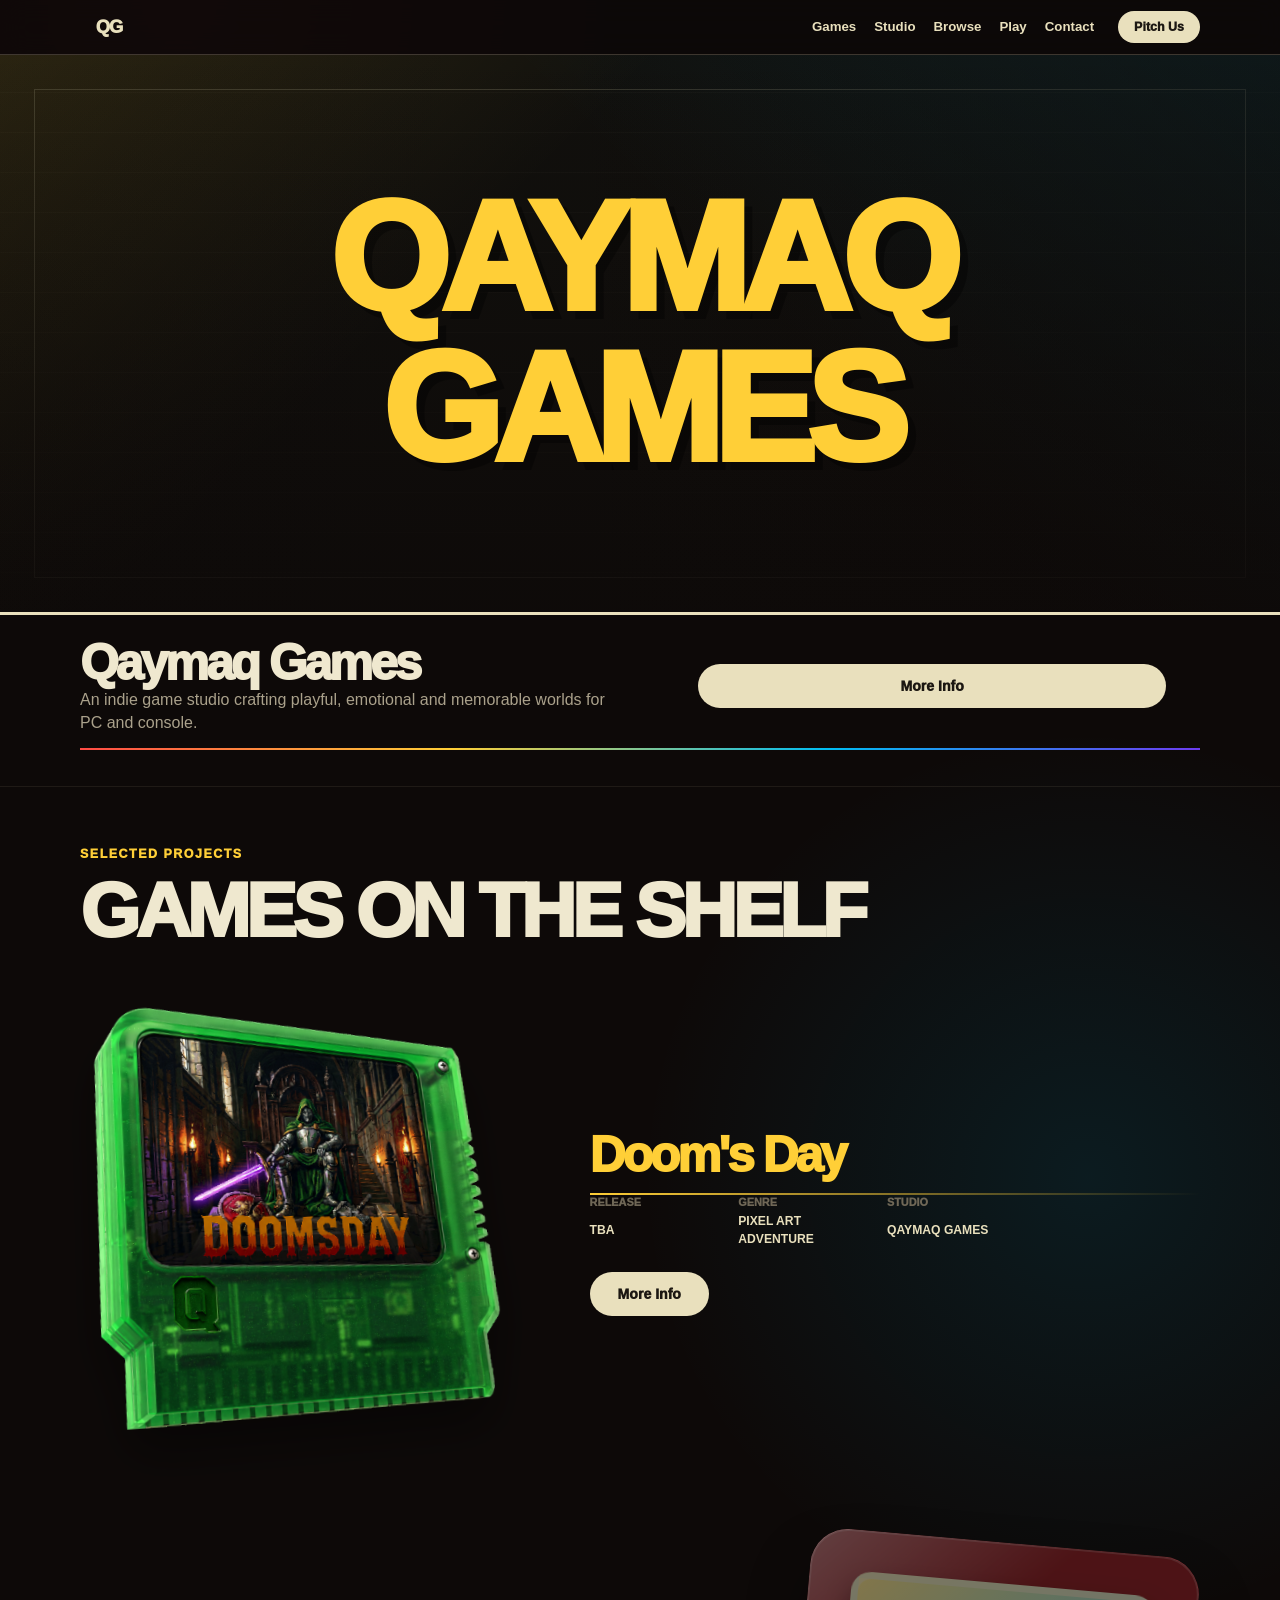
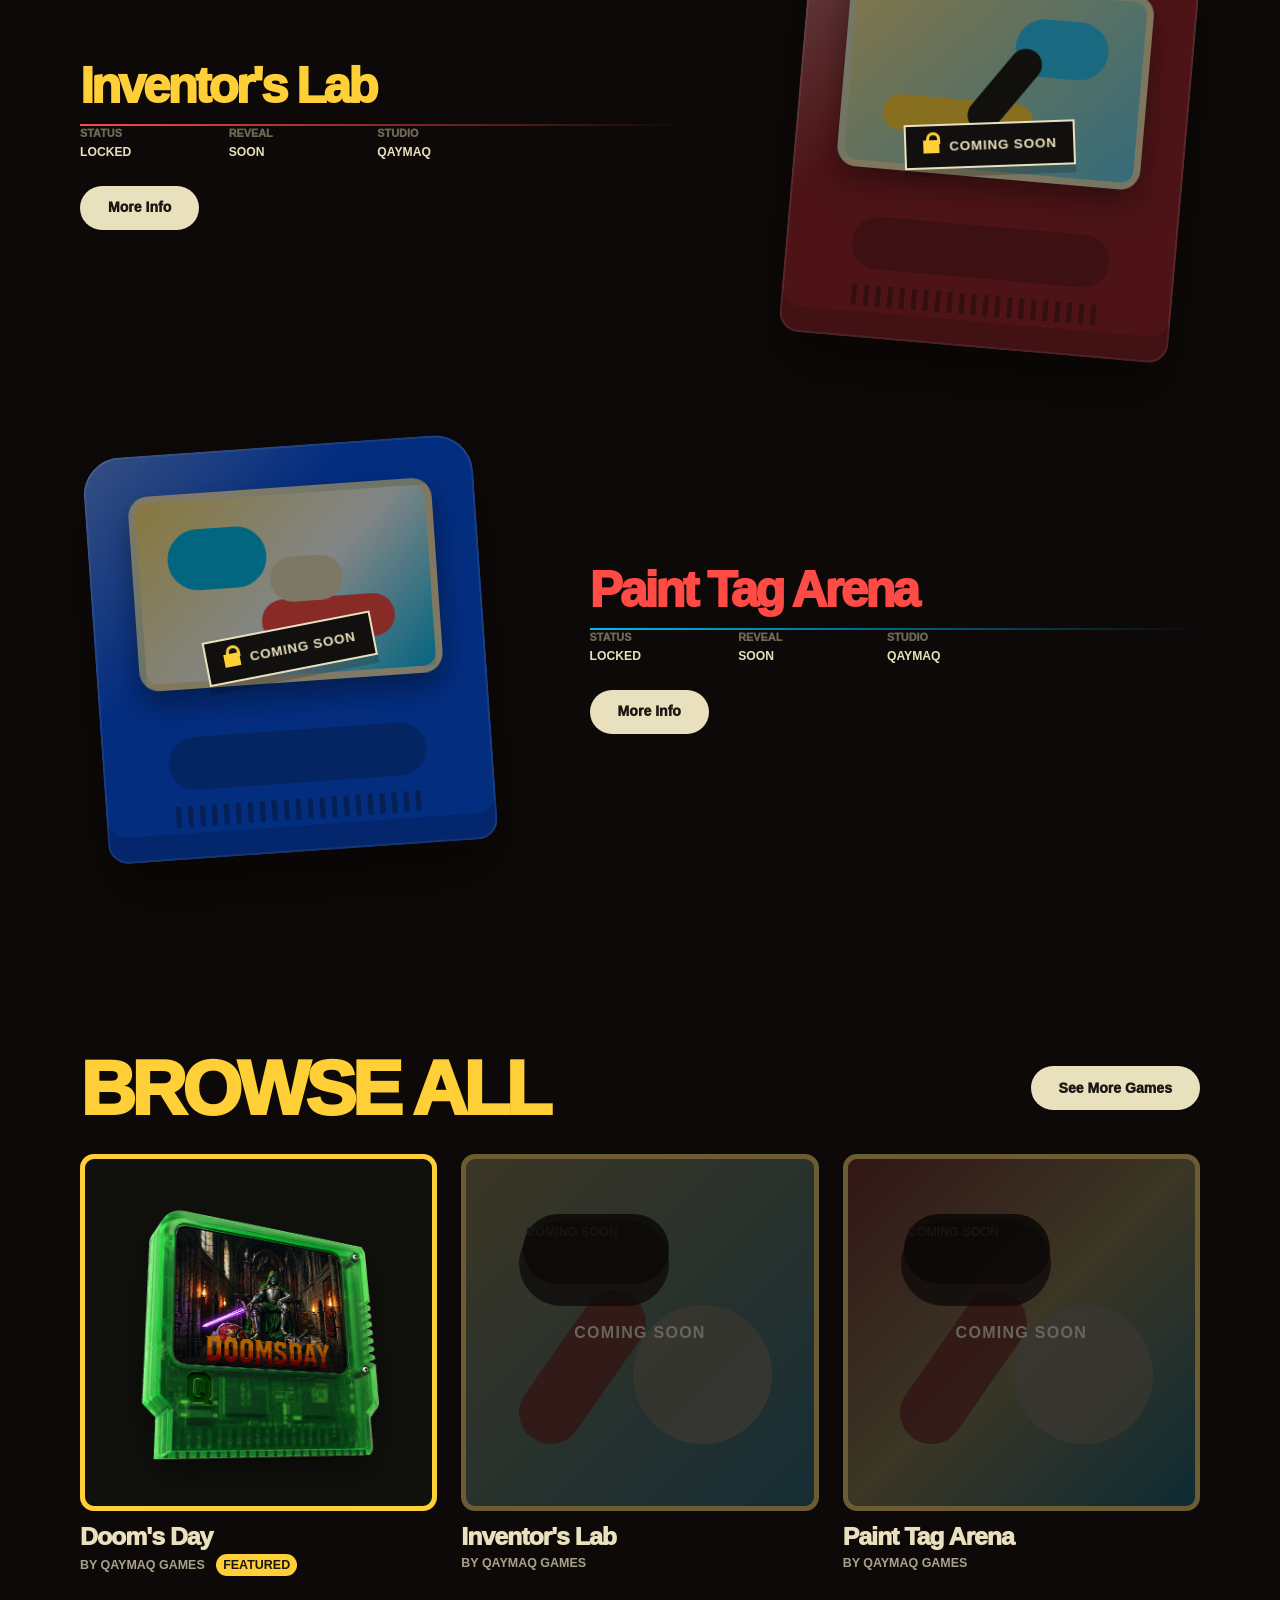
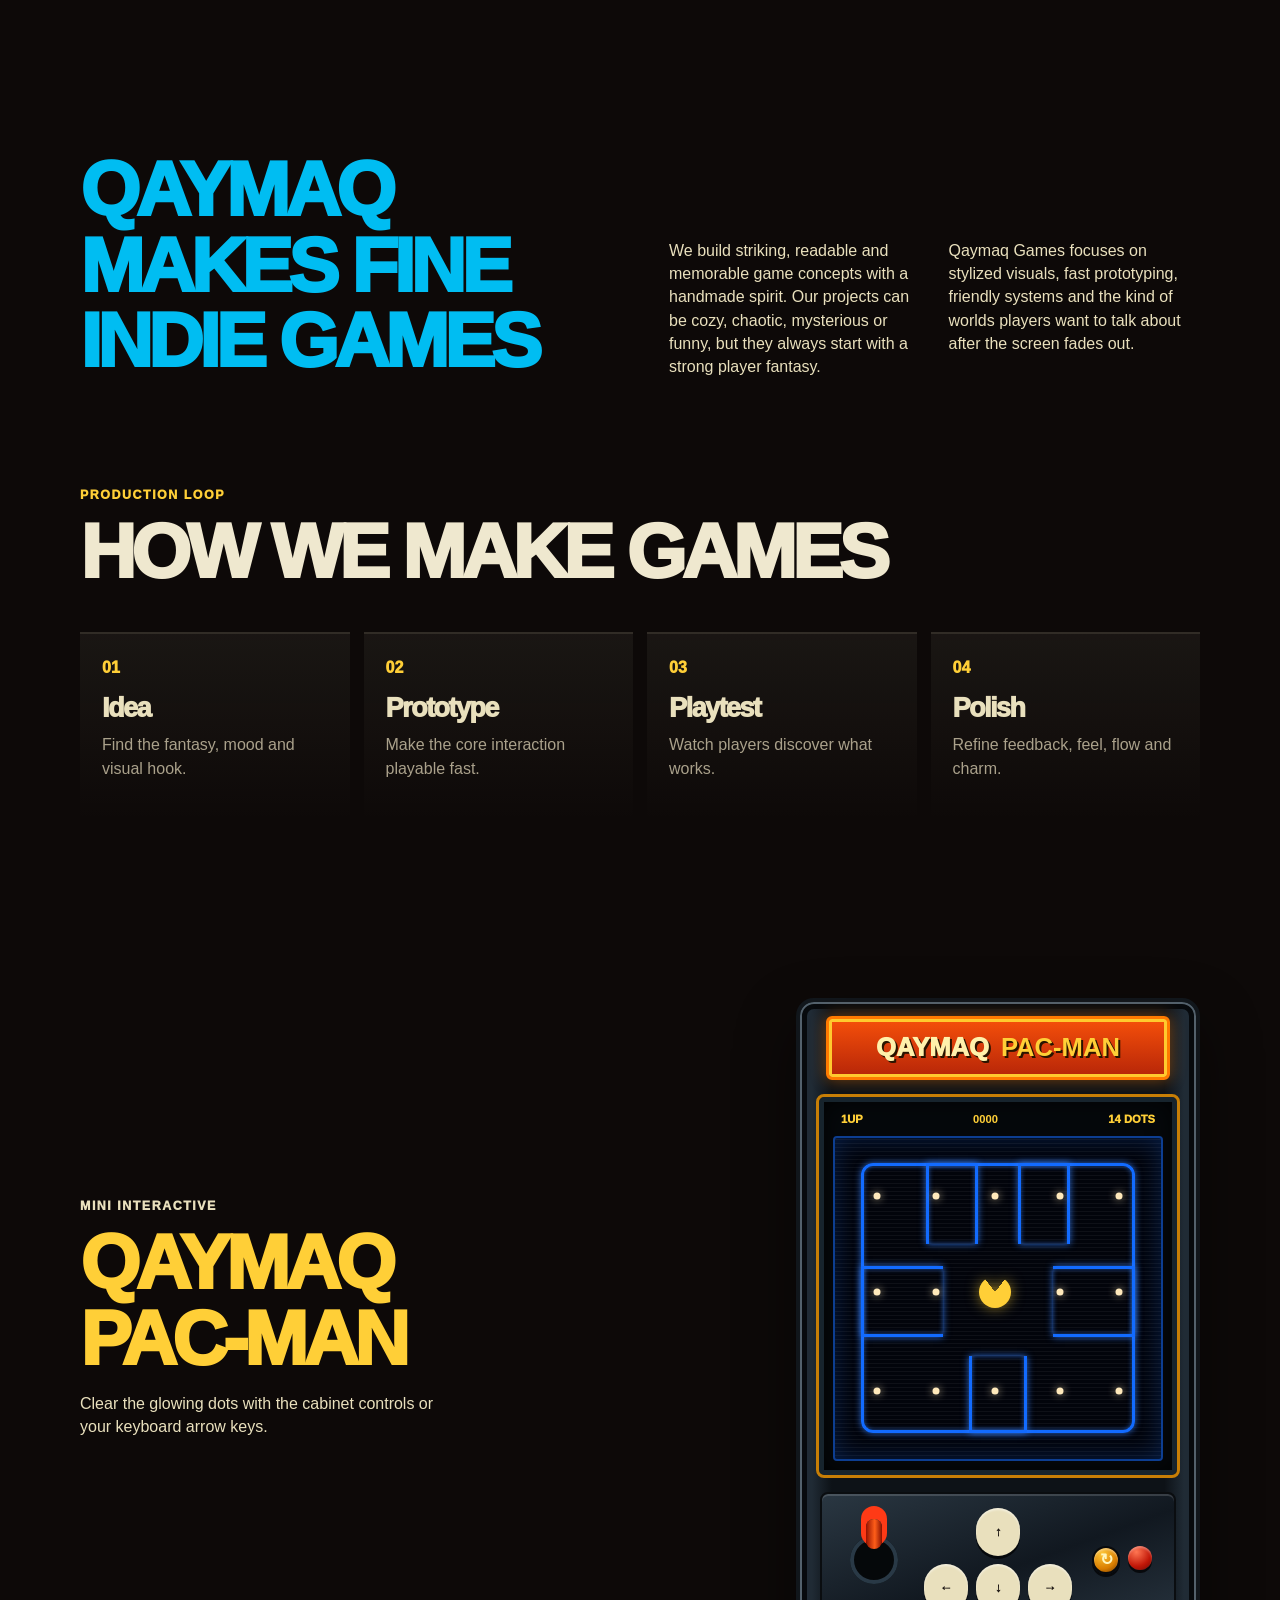
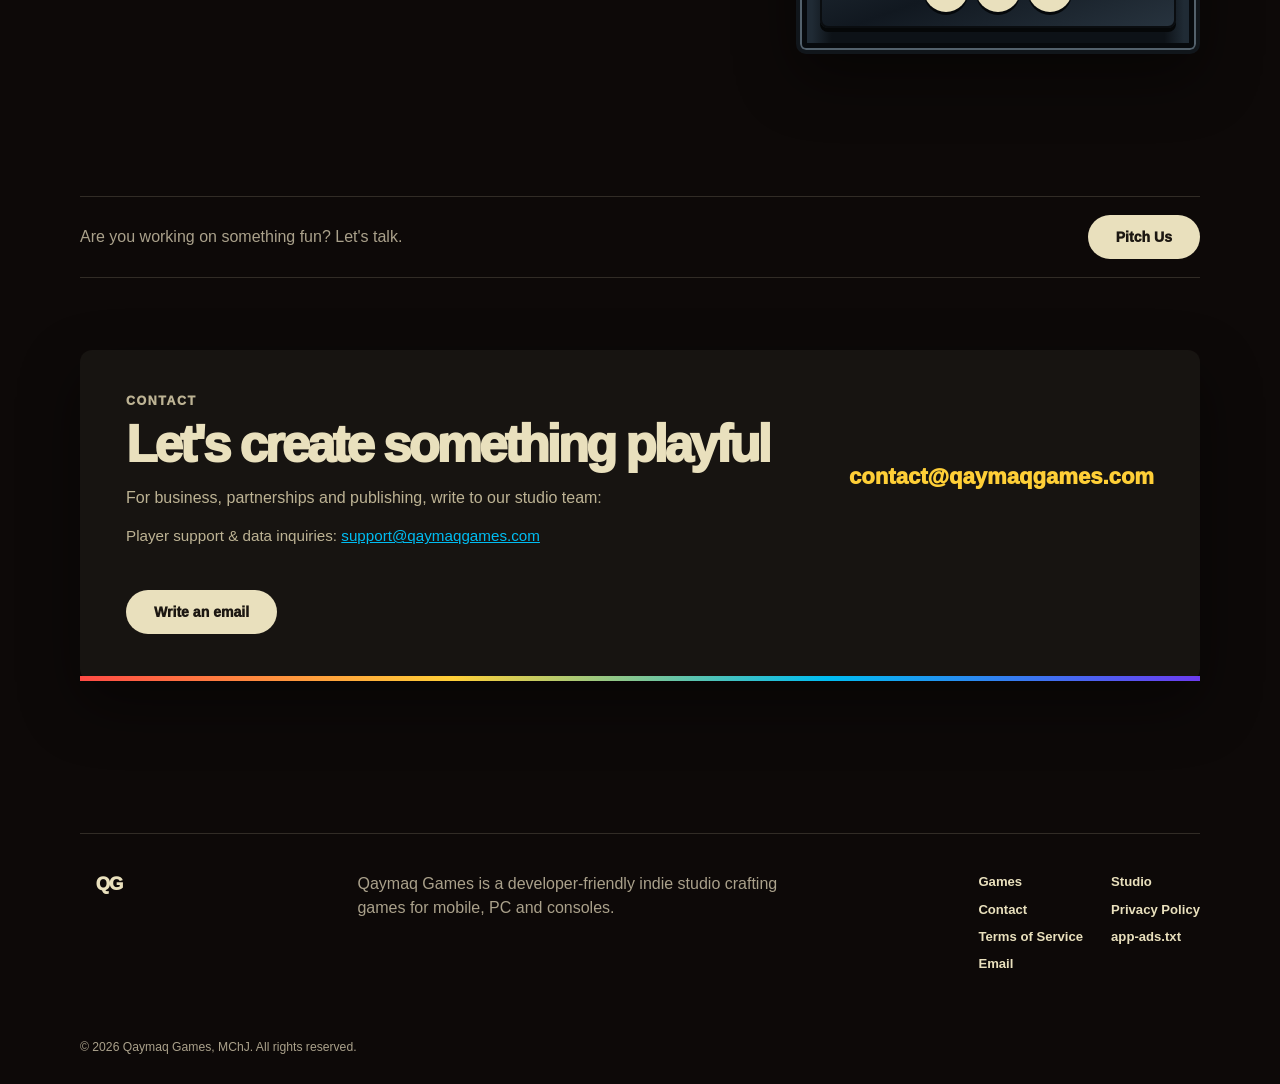
==== index.html @ 7593185c "feat(v2): add app-ads.txt, compliance privacy policy, terms of service, SEO metadata and official co" ====
<!DOCTYPE html>
<html lang="en">
<head>
  <meta charset="UTF-8">
  <meta name="viewport" content="width=device-width, initial-scale=1.0">
  <meta name="description" content="Qaymaq Games is an indie game studio crafting bold, playful and memorable games for mobile, PC and console.">
  <title>Qaymaq Games | Indie Game Studio</title>
  <link rel="icon" href="favicon.svg" type="image/svg+xml">
  <link rel="canonical" href="https://www.qaymaqgames.com/">

  <!-- Open Graph / Social Media -->
  <meta property="og:type" content="website">
  <meta property="og:url" content="https://www.qaymaqgames.com/">
  <meta property="og:title" content="Qaymaq Games | Indie Game Studio">
  <meta property="og:description" content="Crafting bold, playful and memorable game concepts with a handmade spirit.">
  <meta property="og:image" content="https://www.qaymaqgames.com/assets/основа%20копия.png">

  <!-- Twitter Cards -->
  <meta name="twitter:card" content="summary_large_image">
  <meta name="twitter:url" content="https://www.qaymaqgames.com/">
  <meta name="twitter:title" content="Qaymaq Games | Indie Game Studio">
  <meta name="twitter:description" content="Crafting bold, playful and memorable game concepts with a handmade spirit.">
  <meta name="twitter:image" content="https://www.qaymaqgames.com/assets/основа%20копия.png">

  <!-- Schema.org Organization Structured Data -->
  <script type="application/ld+json">
  {
    "@context": "https://schema.org",
    "@type": "Organization",
    "name": "Qaymaq Games",
    "legalName": "Qaymaq Games, MChJ",
    "url": "https://www.qaymaqgames.com",
    "logo": "https://www.qaymaqgames.com/favicon.svg",
    "contactPoint": {
      "@type": "ContactPoint",
      "telephone": "+998-500153929",
      "contactType": "customer support",
      "email": "support@qaymaqgames.com",
      "availableLanguage": ["English", "Russian"]
    },
    "address": {
      "@type": "PostalAddress",
      "streetAddress": "1 Imom Ota Qishlog'i",
      "addressRegion": "Samarkand Region",
      "addressCountry": "UZ"
    }
  }
  </script>
  <link rel="stylesheet" href="style.css">
</head>
<body>
  <header class="site-header" id="home">
    <nav class="nav container" aria-label="Primary navigation">
      <a class="brand" href="#home" aria-label="Qaymaq Games home">
        <span class="brand-mark">QG</span>
      </a>

      <button class="menu-toggle" type="button" aria-label="Open navigation menu" aria-expanded="false">
        <span></span>
        <span></span>
        <span></span>
      </button>

      <div class="nav-panel" data-nav-panel>
        <ul class="nav-links">
          <li><a href="#games">Games</a></li>
          <li><a href="#about">Studio</a></li>
          <li><a href="#browse">Browse</a></li>
          <li><a href="#mini-interactive">Play</a></li>
          <li><a href="#contact">Contact</a></li>
        </ul>
        <a class="btn btn-small btn-primary" href="#contact">Pitch Us</a>
      </div>
    </nav>
  </header>

  <main>
    <section class="hero" aria-labelledby="hero-title">
      <div class="hero-poster hero-brand reveal">
        <div class="hero-title-lockup">
          <h1 id="hero-title">Qaymaq Games</h1>
        </div>
      </div>

      <div class="container hero-info reveal">
        <div>
          <h2>Qaymaq Games</h2>
          <p>An indie game studio crafting playful, emotional and memorable worlds for PC and console.</p>
        </div>
        <a class="btn btn-primary" href="#games">More Info</a>
      </div>
    </section>

    <section class="game-lineup section" id="games" aria-labelledby="games-title">
      <div class="container">
        <div class="section-kicker reveal">
          <p class="eyebrow">Selected projects</p>
          <h2 id="games-title">Games on the shelf</h2>
        </div>

        <article class="game-feature reveal">
          <div class="floppy floppy-custom">
            <img src="assets/основа копия.png" alt="Green Qaymaq Games diskette with Doom's Day artwork">
          </div>
          <div class="game-copy">
            <h3>Doom's Day</h3>
            <div class="accent-line"></div>
            <dl class="game-meta">
              <div><dt>Release</dt><dd>TBA</dd></div>
              <div><dt>Genre</dt><dd>Pixel Art Adventure</dd></div>
              <div><dt>Studio</dt><dd>Qaymaq Games</dd></div>
            </dl>
            <button class="btn btn-light" type="button" data-open-modal="age-of-doom">More Info</button>
          </div>
        </article>

        <article class="game-feature reverse reveal">
          <div class="floppy floppy-red coming-soon-floppy" aria-label="Inventor's Lab, coming soon">
            <div class="floppy-screen lab-label"><span></span><span></span><span></span></div>
            <span class="floppy-slot"></span>
            <span class="floppy-ribs"></span>
            <div class="coming-soon-badge"><span class="mini-lock" aria-hidden="true"></span><strong>Coming Soon</strong></div>
          </div>
          <div class="game-copy">
            <h3>Inventor's Lab</h3>
            <div class="accent-line red"></div>
            <dl class="game-meta">
              <div><dt>Status</dt><dd>Locked</dd></div>
              <div><dt>Reveal</dt><dd>Soon</dd></div>
              <div><dt>Studio</dt><dd>Qaymaq</dd></div>
            </dl>
            <button class="btn btn-light" type="button" data-open-modal="inventors-lab">More Info</button>
          </div>
        </article>

        <article class="game-feature reveal">
          <div class="floppy floppy-blue coming-soon-floppy" aria-label="Paint Tag Arena, coming soon">
            <div class="floppy-screen paint-label"><span></span><span></span><span></span></div>
            <span class="floppy-slot"></span>
            <span class="floppy-ribs"></span>
            <div class="coming-soon-badge"><span class="mini-lock" aria-hidden="true"></span><strong>Coming Soon</strong></div>
          </div>
          <div class="game-copy">
            <h3>Paint Tag Arena</h3>
            <div class="accent-line blue"></div>
            <dl class="game-meta">
              <div><dt>Status</dt><dd>Locked</dd></div>
              <div><dt>Reveal</dt><dd>Soon</dd></div>
              <div><dt>Studio</dt><dd>Qaymaq</dd></div>
            </dl>
            <button class="btn btn-light" type="button" data-open-modal="paint-tag-arena">More Info</button>
          </div>
        </article>
      </div>
    </section>

    <section class="browse section" id="browse" aria-labelledby="browse-title">
      <div class="container">
        <div class="browse-head reveal">
          <h2 id="browse-title">Browse All</h2>
          <a class="btn btn-light" href="#contact">See More Games</a>
        </div>

        <div class="browse-grid">
          <article class="browse-card reveal">
            <div class="browse-art browse-diskette">
              <img class="diskette-preview" src="assets/основа копия.png" alt="Doom's Day diskette">
            </div>
            <h3>Doom's Day</h3>
            <p>by Qaymaq Games <span>Featured</span></p>
          </article>
          <article class="browse-card art-lab is-locked reveal">
            <div><span></span><span></span><span></span></div>
            <h3>Inventor's Lab</h3>
            <p>by Qaymaq Games <span>Coming Soon</span></p>
          </article>
          <article class="browse-card art-paint is-locked reveal">
            <div><span></span><span></span><span></span></div>
            <h3>Paint Tag Arena</h3>
            <p>by Qaymaq Games <span>Coming Soon</span></p>
          </article>
        </div>
      </div>
    </section>

    <section class="about section" id="about" aria-labelledby="about-title">
      <div class="container about-grid">
        <div class="reveal">
          <h2 id="about-title">Qaymaq makes fine indie games</h2>
        </div>
        <div class="about-copy reveal">
          <p>We build striking, readable and memorable game concepts with a handmade spirit. Our projects can be cozy, chaotic, mysterious or funny, but they always start with a strong player fantasy.</p>
          <p>Qaymaq Games focuses on stylized visuals, fast prototyping, friendly systems and the kind of worlds players want to talk about after the screen fades out.</p>
        </div>
      </div>
    </section>

    <section class="studio-strip section" id="studio" aria-labelledby="studio-title">
      <div class="container">
        <div class="section-kicker reveal">
          <p class="eyebrow">Production loop</p>
          <h2 id="studio-title">How We Make Games</h2>
        </div>
        <div class="process-grid">
          <article class="process-card reveal"><span>01</span><h3>Idea</h3><p>Find the fantasy, mood and visual hook.</p></article>
          <article class="process-card reveal"><span>02</span><h3>Prototype</h3><p>Make the core interaction playable fast.</p></article>
          <article class="process-card reveal"><span>03</span><h3>Playtest</h3><p>Watch players discover what works.</p></article>
          <article class="process-card reveal"><span>04</span><h3>Polish</h3><p>Refine feedback, feel, flow and charm.</p></article>
        </div>
      </div>
    </section>

    <section class="section interactive-section" id="mini-interactive" aria-labelledby="interactive-title">
      <div class="container mini-layout">
        <div class="reveal">
          <p class="eyebrow">Mini Interactive</p>
          <h2 id="interactive-title">Qaymaq Pac-Man</h2>
          <p>Clear the glowing dots with the cabinet controls or your keyboard arrow keys.</p>
        </div>
        <div class="mini-game arcade-cabinet reveal">
          <div class="arcade-marquee" aria-hidden="true"><span>QAYMAQ</span><strong>PAC-MAN</strong></div>
          <div class="arcade-screen-wrap">
            <div class="arcade-hud"><span>1UP</span><strong data-score>0000</strong><span data-pellets-left>14 DOTS</span></div>
            <div class="playfield pacman-field" data-playfield aria-label="Pac-Man game field">
              <span class="maze maze-one"></span><span class="maze maze-two"></span><span class="maze maze-three"></span>
              <span class="maze maze-four"></span><span class="maze maze-five"></span><span class="maze maze-six"></span>
              <span class="pellet" style="left: 13%; top: 18%"></span><span class="pellet" style="left: 31%; top: 18%"></span><span class="pellet" style="left: 49%; top: 18%"></span><span class="pellet" style="left: 69%; top: 18%"></span><span class="pellet" style="left: 87%; top: 18%"></span>
              <span class="pellet" style="left: 13%; top: 48%"></span><span class="pellet" style="left: 31%; top: 48%"></span><span class="pellet" style="left: 69%; top: 48%"></span><span class="pellet" style="left: 87%; top: 48%"></span>
              <span class="pellet" style="left: 13%; top: 79%"></span><span class="pellet" style="left: 31%; top: 79%"></span><span class="pellet" style="left: 49%; top: 79%"></span><span class="pellet" style="left: 69%; top: 79%"></span><span class="pellet" style="left: 87%; top: 79%"></span>
              <div class="pacman facing-right" data-pacman role="img" aria-label="Pac-Man"></div>
            </div>
          </div>
          <div class="arcade-console">
            <div class="joystick" aria-hidden="true"><span></span></div>
            <div class="controls" aria-label="Pac-Man movement controls">
              <button class="control-btn up" type="button" data-move="up" aria-label="Move up">&uarr;</button>
              <button class="control-btn left" type="button" data-move="left" aria-label="Move left">&larr;</button>
              <button class="control-btn down" type="button" data-move="down" aria-label="Move down">&darr;</button>
              <button class="control-btn right" type="button" data-move="right" aria-label="Move right">&rarr;</button>
            </div>
            <div class="arcade-buttons"><button class="reset-game" type="button" data-reset-game aria-label="Restart game" title="Restart game">&#8635;</button><span aria-hidden="true"></span></div>
          </div>
        </div>
      </div>
    </section>

    <section class="contact section" id="contact" aria-labelledby="contact-title">
      <div class="container">
        <div class="pitch-line reveal">
          <p>Are you working on something fun? Let's talk.</p>
          <a class="btn btn-light" href="mailto:contact@qaymaqgames.com">Pitch Us</a>
        </div>

        <div class="contact-card reveal">
          <div>
            <p class="eyebrow">Contact</p>
            <h2 id="contact-title">Let's create something playful</h2>
            <p>For business, partnerships and publishing, write to our studio team:</p>
            <p style="margin-top: 6px; font-size: 0.95rem; color: var(--cream-dim);">Player support & data inquiries: <a href="mailto:support@qaymaqgames.com" style="color: var(--cyan); text-decoration: underline;">support@qaymaqgames.com</a></p>
          </div>
          <a class="contact-email" href="mailto:contact@qaymaqgames.com">contact@qaymaqgames.com</a>
          <a class="btn btn-primary" href="mailto:contact@qaymaqgames.com?subject=Hello%20Qaymaq%20Games">Write an email</a>
        </div>
      </div>
    </section>
  </main>

  <footer class="site-footer">
    <div class="container footer-grid">
      <a class="brand footer-brand" href="#home"><span class="brand-mark">QG</span></a>
      <p>Qaymaq Games is a developer-friendly indie studio crafting games for mobile, PC and consoles.</p>
      <div class="footer-links">
        <a href="#games">Games</a>
        <a href="#about">Studio</a>
        <a href="#contact">Contact</a>
        <a href="privacy-policy.html">Privacy Policy</a>
        <a href="terms-of-service.html">Terms of Service</a>
        <a href="app-ads.txt">app-ads.txt</a>
        <a href="mailto:contact@qaymaqgames.com">Email</a>
      </div>
      <p class="copyright">&copy; <span data-year></span> Qaymaq Games, MChJ. All rights reserved.</p>
    </div>
  </footer>

  <div class="modal-backdrop" data-modal-backdrop hidden>
    <div class="modal" role="dialog" aria-modal="true" aria-labelledby="modal-title">
      <button class="modal-close" type="button" data-close-modal aria-label="Close concept modal">&times;</button>
      <div class="lock-scene" aria-hidden="true">
        <div class="chain chain-left"><span></span><span></span><span></span><span></span></div>
        <div class="chain chain-right"><span></span><span></span><span></span><span></span></div>
        <div class="lock-body"><span class="lock-shackle"></span><span class="lock-keyhole"></span></div>
      </div>
      <p class="eyebrow">Qaymaq Games</p>
      <h2 id="modal-title" data-modal-title>Coming Soon</h2>
      <p class="modal-note">This project is under lock. The next signal will arrive soon.</p>
    </div>
  </div>

  <script src="script.js"></script>
</body>
</html>
---- style.css ----
:root {
  --bg: #0d0908;
  --panel: #171411;
  --panel-soft: #211e19;
  --cream: #e9e0bd;
  --cream-dim: #bdb394;
  --yellow: #ffcf37;
  --red: #ff4b45;
  --cyan: #00bdf2;
  --purple: #6c3cf0;
  --orange: #f18b22;
  --text: #efe8cf;
  --muted: #aaa18b;
  --line: rgba(233, 224, 189, 0.16);
  --shadow: rgba(0, 0, 0, 0.45);
  --container: 1120px;
  --header-height: 54px;
  --transition: 220ms ease;
}

* {
  box-sizing: border-box;
}

html {
  scroll-behavior: smooth;
  scroll-padding-top: calc(var(--header-height) + 20px);
}

body {
  margin: 0;
  color: var(--text);
  background:
    radial-gradient(circle at 14% 0%, rgba(255, 75, 69, 0.16), transparent 28rem),
    radial-gradient(circle at 85% 20%, rgba(0, 189, 242, 0.1), transparent 28rem),
    var(--bg);
  font-family: Arial, Helvetica, sans-serif;
  line-height: 1.45;
}

body.menu-open,
body.modal-open {
  overflow: hidden;
}

a {
  color: inherit;
  text-decoration: none;
}

button,
input,
textarea {
  font: inherit;
}

button {
  cursor: pointer;
}

img {
  display: block;
  max-width: 100%;
}

.container {
  width: min(100% - 48px, var(--container));
  margin: 0 auto;
}

.section {
  padding: 88px 0;
}

.site-header {
  position: sticky;
  top: 0;
  z-index: 50;
  min-height: var(--header-height);
  background: rgba(13, 9, 8, 0.88);
  border-bottom: 1px solid rgba(233, 224, 189, 0.22);
  backdrop-filter: blur(14px);
}

.nav {
  min-height: var(--header-height);
  display: flex;
  align-items: center;
  justify-content: space-between;
  gap: 24px;
}

.brand {
  display: inline-flex;
  align-items: center;
  color: var(--cream);
  font-weight: 950;
  letter-spacing: -0.06em;
}

.brand-mark {
  display: inline-grid;
  place-items: center;
  min-width: 58px;
  height: 24px;
  color: var(--cream);
  font-size: 1.15rem;
  font-weight: 950;
  line-height: 1;
}

.nav-panel {
  display: flex;
  align-items: center;
  gap: 24px;
}

.nav-links {
  display: flex;
  align-items: center;
  gap: 18px;
  padding: 0;
  margin: 0;
  color: var(--cream);
  font-size: 0.83rem;
  font-weight: 800;
  list-style: none;
}

.nav-links a {
  transition: color var(--transition);
}

.nav-links a:hover {
  color: var(--yellow);
}

.menu-toggle {
  display: none;
  width: 40px;
  height: 34px;
  border: 1px solid var(--line);
  border-radius: 999px;
  background: transparent;
}

.menu-toggle span {
  display: block;
  width: 18px;
  height: 2px;
  margin: 4px auto;
  border-radius: 999px;
  background: var(--cream);
  transition: transform var(--transition), opacity var(--transition);
}

.menu-open .menu-toggle span:nth-child(1) {
  transform: translateY(6px) rotate(45deg);
}

.menu-open .menu-toggle span:nth-child(2) {
  opacity: 0;
}

.menu-open .menu-toggle span:nth-child(3) {
  transform: translateY(-6px) rotate(-45deg);
}

.btn {
  display: inline-flex;
  align-items: center;
  justify-content: center;
  min-height: 44px;
  padding: 11px 28px;
  border: 0;
  border-radius: 999px;
  color: #1c1712;
  background: var(--cream);
  font-size: 0.88rem;
  font-weight: 950;
  transition: transform var(--transition), background var(--transition), color var(--transition);
}

.btn:hover {
  transform: translateY(-2px);
  background: #fff2c9;
}

.btn-small {
  min-height: 30px;
  padding: 7px 16px;
  font-size: 0.78rem;
}

.btn-primary {
  background: var(--cream);
}

.btn-light {
  background: var(--cream);
}

.hero {
  padding-bottom: 36px;
  border-bottom: 1px solid rgba(233, 224, 189, 0.08);
}

.hero-poster {
  position: relative;
  height: clamp(340px, 45vw, 560px);
  overflow: hidden;
  border-bottom: 3px solid var(--cream);
  background: #111;
}

.hero-brand {
  display: grid;
  place-items: center;
  min-height: 390px;
  background:
    linear-gradient(135deg, rgba(255, 207, 55, 0.12), transparent 36%),
    linear-gradient(225deg, rgba(0, 189, 242, 0.11), transparent 42%),
    repeating-linear-gradient(0deg, transparent 0 39px, rgba(233, 224, 189, 0.055) 40px),
    #11100d;
}

.hero-brand::before {
  position: absolute;
  inset: 34px;
  border: 1px solid rgba(233, 224, 189, 0.18);
  content: "";
  pointer-events: none;
}

.hero-poster::after {
  content: "";
  position: absolute;
  inset: 0;
  background:
    linear-gradient(90deg, rgba(13, 9, 8, 0.12), rgba(13, 9, 8, 0) 42%, rgba(13, 9, 8, 0.45)),
    linear-gradient(180deg, rgba(13, 9, 8, 0), rgba(13, 9, 8, 0.82));
  pointer-events: none;
}

.hero-poster img {
  width: 100%;
  height: 100%;
  object-fit: cover;
  object-position: center;
  filter: saturate(1.12) contrast(1.08);
  transform: scale(1.02);
  animation: posterDrift 16s ease-in-out infinite alternate;
}

.hero-title-lockup {
  position: absolute;
  right: max(24px, calc((100vw - var(--container)) / 2));
  bottom: 46px;
  z-index: 1;
  max-width: 680px;
  text-align: right;
}

.hero-brand .hero-title-lockup {
  position: static;
  z-index: 1;
  max-width: min(90vw, 1020px);
  text-align: center;
}

.hero-brand h1 {
  color: var(--yellow);
  font-size: clamp(4.3rem, 12vw, 11rem);
  text-shadow: 8px 8px 0 rgba(0, 0, 0, 0.34);
}

.eyebrow {
  margin: 0 0 10px;
  color: var(--yellow);
  font-size: 0.78rem;
  font-weight: 950;
  letter-spacing: 0.12em;
  text-transform: uppercase;
}

h1,
h2,
h3 {
  margin: 0;
  color: var(--text);
  line-height: 0.98;
  letter-spacing: -0.06em;
}

h1 {
  color: var(--text);
  font-size: clamp(3.4rem, 9vw, 8.6rem);
  font-weight: 950;
  text-transform: uppercase;
  text-shadow: 0 8px 22px rgba(0, 0, 0, 0.48);
}

h2 {
  font-size: clamp(2.8rem, 6vw, 5.8rem);
  font-weight: 950;
  text-transform: uppercase;
}

h3 {
  font-size: clamp(2rem, 4vw, 3.1rem);
  font-weight: 950;
}

.hero-info {
  display: grid;
  grid-template-columns: minmax(0, 1fr) minmax(240px, 0.8fr) auto;
  gap: 34px;
  align-items: center;
  padding-top: 24px;
  padding-bottom: 14px;
  border-bottom: 2px solid transparent;
  border-image: linear-gradient(90deg, var(--red), var(--yellow), var(--cyan), var(--purple)) 1;
}

.hero-info h2 {
  font-size: clamp(2rem, 4vw, 3.1rem);
  text-transform: none;
}

.hero-info p {
  max-width: 540px;
  margin: 0;
  color: var(--muted);
}

.section-kicker {
  margin-bottom: 42px;
}

.game-lineup {
  padding-top: 58px;
}

.game-feature {
  display: grid;
  grid-template-columns: minmax(260px, 420px) minmax(0, 1fr);
  gap: clamp(34px, 7vw, 92px);
  align-items: center;
  min-height: 430px;
  margin: 0 0 74px;
}

.game-feature.reverse {
  grid-template-columns: minmax(0, 1fr) minmax(260px, 420px);
}

.game-feature.reverse .floppy {
  grid-column: 2;
}

.game-feature.reverse .game-copy {
  grid-column: 1;
  grid-row: 1;
}

.floppy {
  position: relative;
  width: min(100%, 390px);
  aspect-ratio: 0.96;
  justify-self: center;
  border-radius: 38px 38px 20px 20px;
  background:
    linear-gradient(135deg, rgba(255, 255, 255, 0.38), rgba(255, 255, 255, 0) 34%),
    var(--disk, var(--orange));
  box-shadow:
    inset 0 -26px 0 rgba(0, 0, 0, 0.15),
    inset 0 0 0 2px rgba(255, 255, 255, 0.18),
    0 34px 56px rgba(0, 0, 0, 0.35);
  transform: rotate(-4deg);
  transform-style: preserve-3d;
  transition: transform 420ms ease, filter 420ms ease;
}

.reverse .floppy {
  transform: rotate(5deg);
}

.floppy:hover,
.floppy.is-tilting {
  transform: translateY(-10px) rotateX(var(--tilt-x, 0deg)) rotateY(var(--tilt-y, 0deg)) rotate(0deg);
  filter: saturate(1.14);
}

.floppy-custom {
  width: min(100%, 450px);
  aspect-ratio: 1;
  overflow: visible;
  border-radius: 0;
  background: transparent;
  box-shadow: none;
}

.floppy-custom img {
  display: block;
  width: 120%;
  max-width: none;
  height: 120%;
  margin: -9% 0 0 -10%;
  object-fit: contain;
  filter: drop-shadow(0 26px 26px rgba(0, 0, 0, 0.46));
}

.floppy-custom:hover,
.floppy-custom.is-tilting {
  filter: none;
}

.floppy-gold {
  --disk: #e58d1d;
}

.floppy-red {
  --disk: #8d1e25;
}

.floppy-blue {
  --disk: #004ff0;
}

.floppy-screen {
  position: absolute;
  left: 11%;
  right: 11%;
  top: 10%;
  height: 48%;
  overflow: hidden;
  border: 7px solid rgba(238, 224, 184, 0.82);
  border-radius: 20px;
  background: #1a1512;
  box-shadow: 0 14px 28px rgba(0, 0, 0, 0.38);
}

.floppy-screen img {
  width: 100%;
  height: 100%;
  object-fit: cover;
  object-position: center;
}

.floppy-slot {
  position: absolute;
  left: 17%;
  right: 17%;
  bottom: 17%;
  height: 13%;
  border-radius: 999px;
  background: rgba(15, 12, 10, 0.24);
}

.floppy-ribs {
  position: absolute;
  left: 18%;
  right: 18%;
  bottom: 8%;
  height: 5%;
  background: repeating-linear-gradient(90deg, rgba(10, 8, 7, 0.36) 0 5px, transparent 5px 12px);
}

.coming-soon-floppy::after {
  position: absolute;
  inset: 0;
  z-index: 2;
  border-radius: inherit;
  background: rgba(8, 7, 6, 0.48);
  content: "";
}

.coming-soon-badge {
  position: absolute;
  z-index: 3;
  top: 50%;
  left: 50%;
  display: inline-flex;
  align-items: center;
  gap: 10px;
  padding: 11px 17px;
  border: 2px solid var(--cream);
  color: var(--cream);
  background: #12100e;
  box-shadow: 0 8px 0 rgba(0, 0, 0, 0.18);
  font-size: 0.84rem;
  letter-spacing: 0.06em;
  text-transform: uppercase;
  transform: translate(-50%, -50%) rotate(-7deg);
  white-space: nowrap;
}

.mini-lock {
  position: relative;
  width: 16px;
  height: 13px;
  background: var(--yellow);
}

.mini-lock::before {
  position: absolute;
  left: 3px;
  bottom: 9px;
  width: 8px;
  height: 9px;
  border: 3px solid var(--yellow);
  border-bottom: 0;
  border-radius: 7px 7px 0 0;
  content: "";
}

.lab-label,
.paint-label {
  background: linear-gradient(135deg, #f3dc8a, #5fc8e6);
}

.lab-label span,
.paint-label span {
  position: absolute;
  border-radius: 999px;
}

.lab-label span:nth-child(1) {
  left: 12%;
  bottom: 18%;
  width: 52%;
  height: 20%;
  background: var(--yellow);
}

.lab-label span:nth-child(2) {
  right: 12%;
  top: 14%;
  width: 32%;
  height: 32%;
  background: #2ac5f4;
}

.lab-label span:nth-child(3) {
  left: 48%;
  top: 28%;
  width: 11%;
  height: 54%;
  background: #1b1915;
  transform: rotate(35deg);
}

.paint-label {
  background: linear-gradient(135deg, #ffe071, #f4fbff 55%, #00bdf2);
}

.paint-label span:nth-child(1) {
  left: 10%;
  top: 16%;
  width: 34%;
  height: 34%;
  background: #00bdf2;
}

.paint-label span:nth-child(2) {
  right: 13%;
  bottom: 18%;
  width: 46%;
  height: 24%;
  background: #ff4b45;
}

.paint-label span:nth-child(3) {
  left: 45%;
  top: 35%;
  width: 25%;
  height: 25%;
  background: var(--cream);
}

.game-copy {
  max-width: 660px;
}

.game-copy h3 {
  color: var(--game-color, var(--yellow));
}

.game-feature:nth-of-type(3) .game-copy h3 {
  color: var(--red);
}

.game-feature:nth-of-type(4) .game-copy h3 {
  color: var(--cyan);
}

.game-copy p {
  max-width: 450px;
  margin: 22px 0;
  color: var(--cream);
  font-size: 1.04rem;
}

.accent-line {
  width: min(100%, 620px);
  height: 2px;
  margin-top: 14px;
  background: linear-gradient(90deg, var(--yellow), transparent);
}

.accent-line.red {
  background: linear-gradient(90deg, var(--red), transparent);
}

.accent-line.blue {
  background: linear-gradient(90deg, var(--cyan), transparent);
}

.game-meta {
  display: grid;
  grid-template-columns: repeat(3, minmax(0, 1fr));
  gap: 16px;
  max-width: 430px;
  margin: 0 0 24px;
}

.game-meta div {
  display: grid;
  gap: 2px;
}

.game-meta dt {
  color: #6f6756;
  font-size: 0.68rem;
  font-weight: 950;
  text-transform: uppercase;
}

.game-meta dd {
  margin: 0;
  color: var(--cream);
  font-size: 0.76rem;
  font-weight: 900;
  text-transform: uppercase;
}

.browse {
  padding-top: 24px;
}

.browse-head {
  display: flex;
  align-items: center;
  justify-content: space-between;
  gap: 24px;
  margin-bottom: 28px;
}

.browse-head h2 {
  color: var(--yellow);
}

.browse-grid {
  display: grid;
  grid-template-columns: repeat(3, minmax(0, 1fr));
  gap: 24px;
}

.browse-card {
  min-width: 0;
}

.browse-card > img,
.browse-card > div {
  width: 100%;
  aspect-ratio: 1;
  overflow: hidden;
  border: 5px solid var(--yellow);
  border-radius: 14px;
  background: var(--panel);
  transition: transform var(--transition), border-color var(--transition);
}

.browse-card:hover > img,
.browse-card:hover > div {
  transform: translateY(-6px);
  border-color: var(--cream);
}

.browse-card > img {
  object-fit: cover;
}

.browse-card .browse-diskette {
  display: grid;
  place-items: center;
  background: #10100d;
}

.browse-card .diskette-preview {
  display: block;
  width: 86%;
  height: 86%;
  object-fit: contain;
  filter: drop-shadow(0 14px 16px rgba(0, 0, 0, 0.42));
  transition: transform var(--transition);
}

.browse-card:hover .diskette-preview {
  transform: scale(1.04) rotate(-1deg);
}

.browse-card.is-locked > div {
  position: relative;
  filter: brightness(0.45) saturate(0.65);
}

.browse-card.is-locked > div::after {
  position: absolute;
  inset: 0;
  display: grid;
  place-items: center;
  color: var(--cream);
  background: rgba(10, 8, 7, 0.48);
  content: "COMING SOON";
  font-size: 1rem;
  font-weight: 900;
  letter-spacing: 0.08em;
}

.browse-card h3 {
  margin-top: 14px;
  color: var(--cream);
  font-size: 1.55rem;
  letter-spacing: -0.04em;
  text-transform: none;
}

.browse-card p {
  margin: 5px 0 0;
  color: var(--muted);
  font-size: 0.78rem;
  font-weight: 900;
  text-transform: uppercase;
}

.browse-card span {
  display: inline-flex;
  margin-left: 8px;
  padding: 2px 7px;
  border-radius: 999px;
  color: #1b1512;
  background: var(--yellow);
}

.art-lab > div,
.art-paint > div {
  position: relative;
  background: linear-gradient(135deg, #ffe071, #2ac5f4);
}

.art-paint > div {
  background: linear-gradient(135deg, #ff4b45, #ffe071, #00bdf2);
}

.art-lab span,
.art-paint span {
  position: absolute;
  border-radius: 999px;
}

.art-lab span:nth-child(1),
.art-paint span:nth-child(1) {
  left: 14%;
  top: 16%;
  width: 42%;
  height: 20%;
  background: rgba(13, 9, 8, 0.75);
}

.art-lab span:nth-child(2),
.art-paint span:nth-child(2) {
  right: 12%;
  bottom: 18%;
  width: 40%;
  height: 40%;
  background: rgba(233, 224, 189, 0.88);
}

.art-lab span:nth-child(3),
.art-paint span:nth-child(3) {
  left: 22%;
  bottom: 15%;
  width: 18%;
  height: 50%;
  background: rgba(255, 75, 69, 0.86);
  transform: rotate(35deg);
}

.about {
  padding-bottom: 54px;
}

.about-grid {
  display: grid;
  grid-template-columns: minmax(0, 1fr) minmax(0, 1fr);
  gap: 58px;
  align-items: end;
}

.about h2 {
  color: var(--cyan);
}

.about-copy {
  display: grid;
  grid-template-columns: 1fr 1fr;
  gap: 28px;
}

.about-copy p {
  margin: 0;
  color: var(--cream);
}

.studio-strip {
  padding-top: 54px;
}

.process-grid {
  display: grid;
  grid-template-columns: repeat(4, minmax(0, 1fr));
  gap: 14px;
}

.process-card {
  min-height: 190px;
  padding: 22px;
  border-top: 2px solid var(--line);
  background: linear-gradient(180deg, rgba(233, 224, 189, 0.06), rgba(233, 224, 189, 0));
}

.process-card span {
  color: var(--yellow);
  font-weight: 950;
}

.process-card h3 {
  margin: 16px 0 12px;
  color: var(--cream);
  font-size: 1.7rem;
  text-transform: none;
}

.process-card p {
  margin: 0;
  color: var(--muted);
}

.mini-layout {
  display: grid;
  grid-template-columns: 0.7fr 1.3fr;
  gap: 36px;
  align-items: center;
}

.mini-layout h2 {
  color: var(--yellow);
}

.mini-layout p {
  color: var(--cream);
}

.mini-game {
  position: relative;
  max-width: 650px;
  margin-left: auto;
  padding: 14px 16px 22px;
  border: 4px solid #11161b;
  border-radius: 18px 18px 10px 10px;
  background: linear-gradient(90deg, #202b35 0 3%, #0d1217 8% 92%, #202b35 97% 100%);
  box-shadow: inset 0 0 0 2px #53616c, inset 0 0 0 7px #070a0d, 0 24px 60px var(--shadow);
}

.arcade-marquee {
  display: flex;
  align-items: center;
  justify-content: center;
  gap: 12px;
  min-height: 64px;
  margin: 0 10px 14px;
  padding: 8px 16px;
  border: 3px solid #ff7a00;
  border-radius: 6px;
  color: #fff1ab;
  background: linear-gradient(180deg, #f6500a, #b62508);
  box-shadow: inset 0 0 0 3px #ffca2e, 0 0 16px rgba(255, 125, 0, 0.45);
  font-size: clamp(1.05rem, 3vw, 1.6rem);
  font-weight: 950;
  letter-spacing: 0;
  text-shadow: 2px 2px 0 #291400;
}

.arcade-marquee strong { color: var(--yellow); }

.arcade-screen-wrap {
  padding: 14px;
  border: 3px solid #c77e06;
  border-radius: 8px;
  background: #05080b;
  box-shadow: inset 0 0 0 5px #17242d, inset 0 0 28px #000;
}

.arcade-hud {
  display: flex;
  justify-content: space-between;
  padding: 0 8px 9px;
  color: var(--yellow);
  font-size: 0.7rem;
  font-weight: 950;
}

.playfield {
  position: relative;
  min-height: 325px;
  overflow: hidden;
  border: 2px solid #0d3e91;
  border-radius: 4px;
  background: #02040b;
  box-shadow: inset 0 0 26px rgba(19, 94, 220, 0.3);
}

.playfield::before {
  position: absolute;
  inset: 0;
  content: "";
  opacity: 0.16;
  background: repeating-linear-gradient(0deg, transparent 0 3px, rgba(255, 255, 255, 0.6) 4px);
  pointer-events: none;
}

.maze {
  position: absolute;
  z-index: 1;
  border: 3px solid #126bff;
  box-shadow: 0 0 7px rgba(54, 129, 255, 0.8), inset 0 0 5px rgba(54, 129, 255, 0.6);
}

.maze-one { inset: 8% 8%; border-radius: 12px; }
.maze-two { left: 28%; top: 8%; width: 16%; height: 25%; border-bottom: 0; }
.maze-three { right: 28%; top: 8%; width: 16%; height: 25%; border-bottom: 0; }
.maze-four { left: 8%; top: 40%; width: 25%; height: 22%; border-right: 0; }
.maze-five { right: 8%; top: 40%; width: 25%; height: 22%; border-left: 0; }
.maze-six { left: 41%; bottom: 8%; width: 18%; height: 24%; border-top: 0; }

.pellet {
  position: absolute;
  z-index: 3;
  width: 7px;
  height: 7px;
  border-radius: 50%;
  background: #ffe9bb;
  box-shadow: 0 0 8px rgba(255, 233, 187, 0.7);
  transform: translate(-50%, -50%);
  transition: opacity 160ms ease, transform 160ms ease;
}

.pellet.is-eaten { opacity: 0; transform: translate(-50%, -50%) scale(2.5); }

.pacman {
  position: absolute;
  left: 50%;
  top: 50%;
  z-index: 4;
  width: 32px;
  height: 32px;
  border-radius: 50%;
  background: conic-gradient(from 38deg, var(--yellow) 0 284deg, transparent 285deg 360deg);
  filter: drop-shadow(0 0 7px rgba(255, 207, 55, 0.55));
  transform: translate(-50%, -50%) rotate(var(--direction, 0deg));
  transition: left 160ms ease-out, top 160ms ease-out, transform 160ms ease-out;
}

.pacman.moving { animation: pacmanChomp 160ms ease-in-out; }
.pacman.bump { animation: pacmanBump 180ms ease-out; }

.arcade-console {
  display: grid;
  grid-template-columns: 72px 1fr 72px;
  align-items: center;
  gap: 14px;
  margin: 14px 4px 0;
  padding: 14px 16px;
  border: 2px solid #0a0d10;
  border-radius: 8px;
  background: linear-gradient(160deg, #2a3742, #111820 55%, #27333e);
  box-shadow: inset 0 2px 0 rgba(255, 255, 255, 0.15), 0 4px 0 #050708;
}

.joystick { width: 48px; height: 48px; margin: auto; border-radius: 50%; background: #05080a; box-shadow: inset 0 0 0 4px #293946; }
.joystick span { display: block; width: 16px; height: 30px; margin: -17px auto 0; border-radius: 12px; background: linear-gradient(90deg, #941100, #ff5e19 55%, #861000); box-shadow: 0 -8px 0 5px #ff3a16; }

.controls {
  display: grid;
  grid-template-areas: ". up ." "left down right";
  grid-template-columns: repeat(3, 44px);
  justify-content: center;
  gap: 6px;
}

.control-btn {
  width: 44px;
  height: 38px;
  padding: 0;
  border: 2px solid #0d1115;
  border-radius: 50%;
  color: #e5f4ff;
  background: radial-gradient(circle at 35% 25%, #6cc8ff, #0870a4 62%, #083f62);
  box-shadow: inset 0 2px 2px rgba(255, 255, 255, 0.45), 0 3px 0 #05080b;
  font-size: 1.25rem;
  font-weight: 950;
  line-height: 1;
  transition: transform 120ms ease, filter 120ms ease;
}

.control-btn:hover { filter: brightness(1.15); }
.control-btn:active { transform: translateY(2px); box-shadow: inset 0 2px 5px rgba(0, 0, 0, 0.4); }

.up { grid-area: up; }
.left { grid-area: left; }
.down { grid-area: down; }
.right { grid-area: right; }

.arcade-buttons { display: flex; justify-content: center; gap: 8px; }
.arcade-buttons span { width: 24px; height: 24px; border-radius: 50%; background: radial-gradient(circle at 35% 25%, #ff7652, #c11708 60%, #670a05); box-shadow: inset 0 2px 2px rgba(255, 255, 255, 0.3), 0 3px 0 #07090c; }
.reset-game { width: 28px; height: 28px; padding: 0; border: 2px solid #080a0d; border-radius: 50%; color: #fff5bc; background: radial-gradient(circle at 35% 25%, #ffc737, #d97d00 62%, #713a00); box-shadow: inset 0 2px 2px rgba(255, 255, 255, 0.38), 0 3px 0 #07090c; font-size: 1rem; font-weight: 950; line-height: 1; }
.reset-game:hover { filter: brightness(1.15); }

.controls {
  display: grid;
  grid-template-areas:
    ". up ."
    "left down right";
  grid-template-columns: repeat(3, 1fr);
  align-content: center;
  gap: 8px;
}

.control-btn {
  min-height: 48px;
  border: 0;
  border-radius: 999px;
  color: #1b1512;
  background: var(--cream);
  font-size: 0.78rem;
  font-weight: 950;
  transition: transform var(--transition), background var(--transition);
}

.control-btn:hover {
  transform: translateY(-2px);
  background: var(--yellow);
}

.up {
  grid-area: up;
}

.left {
  grid-area: left;
}

.down {
  grid-area: down;
}

.right {
  grid-area: right;
}

.contact {
  padding-top: 54px;
}

.pitch-line {
  display: flex;
  align-items: center;
  justify-content: space-between;
  gap: 22px;
  padding: 18px 0;
  margin-bottom: 72px;
  border-top: 1px solid var(--line);
  border-bottom: 1px solid var(--line);
}

.pitch-line p {
  margin: 0;
  color: var(--muted);
}

.contact-card {
  display: grid;
  grid-template-columns: minmax(0, 1fr) auto;
  gap: 28px 48px;
  align-items: end;
  padding: 42px 46px;
  border-radius: 12px;
  background: var(--panel);
  box-shadow: 0 24px 60px var(--shadow);
  border-bottom: 5px solid transparent;
  border-image: linear-gradient(90deg, var(--red), var(--yellow), var(--cyan), var(--purple)) 1;
}

.contact-card h2 {
  color: var(--cream);
  font-size: clamp(2rem, 4vw, 3.2rem);
  text-transform: none;
}

.contact-card p {
  color: var(--cream-dim);
}

.contact-email {
  align-self: center;
  color: var(--yellow);
  font-size: clamp(1rem, 2.2vw, 1.38rem);
  font-weight: 950;
  overflow-wrap: anywhere;
}

.contact-card .btn { width: max-content; }

.policy-main { min-height: calc(100vh - var(--header-height)); padding: clamp(84px, 12vw, 150px) 0 90px; }

.policy-copy { max-width: 850px; }

.policy-copy h1 { margin-bottom: 8px; color: var(--yellow); }

.policy-copy h2 { margin: 46px 0 14px; color: var(--cream); font-size: clamp(1.45rem, 3vw, 2rem); }

.policy-copy p { max-width: 720px; color: var(--cream-dim); font-size: 1rem; line-height: 1.7; }

.policy-copy a { color: var(--yellow); }

.policy-updated { margin: 0; color: var(--muted) !important; font-size: 0.82rem !important; font-weight: 850; text-transform: uppercase; }

.site-footer {
  padding: 64px 0 28px;
}

.footer-grid {
  display: grid;
  grid-template-columns: 0.5fr 1fr 0.7fr;
  gap: 42px;
  align-items: start;
  padding-top: 38px;
  border-top: 1px solid var(--line);
}

.footer-grid p {
  margin: 0;
  color: var(--muted);
}

.footer-links {
  display: grid;
  grid-template-columns: repeat(2, max-content);
  gap: 8px 28px;
  justify-content: end;
  color: var(--cream);
  font-size: 0.82rem;
  font-weight: 900;
}

.copyright {
  grid-column: 1 / -1;
  padding-top: 24px;
  color: #5f5748;
  font-size: 0.76rem;
}

.modal-backdrop {
  position: fixed;
  inset: 0;
  z-index: 100;
  display: grid;
  place-items: center;
  padding: 24px;
  background: rgba(0, 0, 0, 0.72);
  backdrop-filter: blur(10px);
}

.modal-backdrop[hidden] {
  display: none;
}

.modal {
  position: relative;
  width: min(100%, 620px);
  max-height: min(720px, 88vh);
  overflow: auto;
  padding: 34px;
  border-radius: 12px;
  color: var(--cream);
  background: var(--panel);
  box-shadow: 0 30px 90px rgba(0, 0, 0, 0.6);
  text-align: center;
}

.modal-close {
  position: absolute;
  top: 16px;
  right: 16px;
  width: 42px;
  height: 42px;
  border: 0;
  border-radius: 999px;
  color: #171411;
  background: var(--cream);
  font-size: 1.7rem;
  line-height: 1;
}

.modal h2 {
  color: var(--yellow);
  font-size: clamp(2rem, 5vw, 4rem);
}

.modal-note {
  max-width: 340px;
  margin: 12px auto 0;
  color: var(--cream);
}

.lock-scene {
  position: relative;
  width: min(100%, 390px);
  height: 190px;
  margin: 4px auto 26px;
}

.lock-body {
  position: absolute;
  z-index: 2;
  left: 50%;
  bottom: 4px;
  width: 104px;
  height: 88px;
  border: 4px solid #e5b82e;
  border-radius: 10px;
  background: linear-gradient(135deg, #ffdb53, #b57712);
  box-shadow: inset 10px 10px 0 rgba(255, 255, 255, 0.22), 0 14px 0 rgba(0, 0, 0, 0.18);
  transform: translateX(-50%);
}

.lock-shackle {
  position: absolute;
  left: 21px;
  bottom: 73px;
  width: 54px;
  height: 70px;
  border: 15px solid #d5d0bd;
  border-bottom: 0;
  border-radius: 40px 40px 0 0;
  box-shadow: inset 7px 0 0 rgba(0, 0, 0, 0.18);
}

.lock-keyhole {
  position: absolute;
  top: 30px;
  left: 43px;
  width: 18px;
  height: 24px;
  border-radius: 10px 10px 4px 4px;
  background: #302614;
}

.lock-keyhole::after {
  position: absolute;
  left: 6px;
  top: 17px;
  width: 6px;
  height: 14px;
  background: #302614;
  content: "";
  transform: skewX(-14deg);
}

.chain {
  position: absolute;
  z-index: 3;
  top: 75px;
  display: flex;
  gap: 2px;
}

.chain span {
  display: block;
  width: 40px;
  height: 23px;
  border: 7px solid #d5d0bd;
  border-radius: 50%;
  background: rgba(30, 28, 22, 0.15);
  box-shadow: inset 4px 2px 0 rgba(255, 255, 255, 0.22), 2px 4px 0 rgba(0, 0, 0, 0.2);
}

.chain-left {
  left: 4px;
  transform: rotate(20deg);
}

.chain-right {
  right: 4px;
  transform: rotate(-20deg);
}

.chain-left span:nth-child(even),
.chain-right span:nth-child(even) {
  transform: rotate(90deg);
}

.chain-left,
.chain-right {
  animation: chainRattle 2.6s ease-in-out infinite;
}

.chain-right {
  animation-delay: -1.3s;
}

@keyframes chainRattle {
  0%, 100% { margin-top: 0; }
  50% { margin-top: 5px; }
}

.reveal {
  opacity: 0;
  transform: translateY(34px);
  transition: opacity 720ms ease, transform 720ms ease;
}

.reveal.is-visible {
  opacity: 1;
  transform: translateY(0);
}

@keyframes posterDrift {
  from {
    transform: scale(1.02) translateX(-8px);
  }
  to {
    transform: scale(1.06) translateX(8px);
  }
}

@keyframes softPulse {
  0%,
  100% {
    transform: scale(1);
    opacity: 0.72;
  }
  50% {
    transform: scale(1.08);
    opacity: 1;
  }
}

@keyframes pacmanChomp {
  0%,
  100% {
    scale: 1;
  }
  50% {
    scale: 0.86 1;
  }
}

@keyframes pacmanBump {
  0%, 100% { scale: 1; }
  50% { scale: 0.75 1.1; }
}

@media (max-width: 980px) {
  .hero-info,
  .game-feature,
  .game-feature.reverse,
  .about-grid,
  .mini-layout,
  .contact-card,
  .footer-grid {
    grid-template-columns: 1fr;
  }

  .game-feature.reverse .floppy,
  .game-feature.reverse .game-copy {
    grid-column: auto;
    grid-row: auto;
  }

  .game-meta,
  .process-grid {
    grid-template-columns: repeat(2, minmax(0, 1fr));
  }

  .about-copy {
    grid-template-columns: 1fr;
  }

  .footer-links {
    justify-content: start;
  }
}

@media (max-width: 760px) {
  :root {
    --header-height: 58px;
  }

  .container {
    width: min(100% - 28px, var(--container));
  }

  .section {
    padding: 64px 0;
  }

  .menu-toggle {
    display: block;
  }

  .nav-panel {
    position: fixed;
    top: var(--header-height);
    left: 14px;
    right: 14px;
    display: grid;
    gap: 18px;
    padding: 18px;
    border: 1px solid var(--line);
    border-radius: 14px;
    background: rgba(13, 9, 8, 0.96);
    box-shadow: 0 24px 60px rgba(0, 0, 0, 0.48);
    opacity: 0;
    pointer-events: none;
    transform: translateY(-12px);
    transition: opacity var(--transition), transform var(--transition);
  }

  .menu-open .nav-panel {
    opacity: 1;
    pointer-events: auto;
    transform: translateY(0);
  }

  .nav-links {
    display: grid;
    gap: 12px;
    font-size: 1rem;
  }

  .nav-panel .btn {
    width: 100%;
  }

  .hero-title-lockup {
    left: 18px;
    right: 18px;
    text-align: left;
  }

  .hero-info {
    grid-template-columns: 1fr;
    gap: 18px;
  }

  .game-feature {
    min-height: 0;
    margin-bottom: 54px;
  }

  .floppy {
    width: min(100%, 320px);
  }

  .browse-head,
  .pitch-line {
    display: grid;
  }

  .browse-grid,
  .process-grid,
  .mini-game {
    grid-template-columns: 1fr;
  }

  .controls {
    max-width: 340px;
    margin: 0 auto;
  }

  .contact-card {
    grid-template-columns: 1fr;
    padding: 28px 22px;
  }

  .contact-card .btn {
    width: 100%;
  }
}

@media (max-width: 520px) {
  h1 {
    font-size: 3rem;
  }

  h2 {
    font-size: 2.6rem;
  }

  .hero-poster {
    height: 360px;
  }

  .game-meta {
    grid-template-columns: 1fr;
  }
}

@media (prefers-reduced-motion: reduce) {
  *,
  *::before,
  *::after {
    scroll-behavior: auto !important;
    animation-duration: 0.01ms !important;
    animation-iteration-count: 1 !important;
    transition-duration: 0.01ms !important;
  }
}

/* ==========================================================
   Legal & Policy Pages (Privacy, Terms, Store Compliance)
   ========================================================== */
.policy-page {
  background: radial-gradient(circle at 14% 0%, rgba(255, 75, 69, 0.12), transparent 28rem),
              radial-gradient(circle at 85% 20%, rgba(0, 189, 242, 0.08), transparent 28rem),
              var(--bg);
  color: var(--text);
  min-height: 100vh;
  display: flex;
  flex-direction: column;
}

.header-inner {
  display: flex;
  align-items: center;
  justify-content: space-between;
  min-height: var(--header-height);
}

.header-nav-links {
  display: flex;
  align-items: center;
  gap: 18px;
}

.header-nav-links a {
  font-size: 0.92rem;
  color: var(--cream-dim);
  transition: color var(--transition);
}

.header-nav-links a:hover {
  color: var(--text);
}

.policy-main {
  flex: 1;
  padding: 56px 0 88px;
}

.policy-copy {
  max-width: 860px;
  margin: 0 auto;
  background: rgba(23, 20, 17, 0.75);
  border: 1px solid var(--line);
  border-radius: 18px;
  padding: 44px 40px;
  box-shadow: 0 18px 48px rgba(0, 0, 0, 0.4);
  backdrop-filter: blur(8px);
}

.policy-copy h1 {
  font-size: 2.5rem;
  margin: 8px 0 12px;
  color: var(--cream);
  letter-spacing: -0.02em;
}

.policy-updated {
  display: inline-block;
  font-size: 0.88rem;
  color: var(--yellow);
  background: rgba(255, 207, 55, 0.1);
  padding: 4px 12px;
  border-radius: 999px;
  border: 1px solid rgba(255, 207, 55, 0.25);
  margin-bottom: 28px;
}

.policy-copy h2 {
  font-size: 1.45rem;
  margin: 36px 0 14px;
  color: var(--cream);
  border-bottom: 1px solid var(--line);
  padding-bottom: 8px;
}

.policy-copy h3 {
  font-size: 1.15rem;
  margin: 22px 0 10px;
  color: var(--yellow);
}

.policy-copy p,
.policy-copy li {
  font-size: 1rem;
  line-height: 1.68;
  color: #dfd8c2;
}

.policy-copy ul {
  padding-left: 22px;
  margin: 12px 0;
}

.policy-copy li {
  margin-bottom: 8px;
}

.policy-copy a {
  color: var(--cyan);
  text-decoration: underline;
  text-underline-offset: 3px;
  transition: opacity var(--transition);
}

.policy-copy a:hover {
  opacity: 0.85;
}

.info-card {
  background: rgba(33, 30, 25, 0.85);
  border: 1px solid rgba(233, 224, 189, 0.18);
  border-left: 4px solid var(--cyan);
  border-radius: 10px;
  padding: 18px 22px;
  margin: 20px 0;
}

.alert-card {
  background: rgba(255, 75, 69, 0.08);
  border: 1px solid rgba(255, 75, 69, 0.3);
  border-left: 4px solid var(--red);
  border-radius: 10px;
  padding: 18px 22px;
  margin: 20px 0;
}

.highlight-badge {
  background: rgba(0, 189, 242, 0.12);
  color: var(--cyan);
  padding: 2px 8px;
  border-radius: 4px;
  font-family: monospace;
  font-size: 0.9em;
}

.data-table-wrapper {
  overflow-x: auto;
  margin: 20px 0;
}

.data-table {
  width: 100%;
  border-collapse: collapse;
  font-size: 0.92rem;
}

.data-table th,
.data-table td {
  padding: 12px 14px;
  border: 1px solid rgba(233, 224, 189, 0.15);
  text-align: left;
}

.data-table th {
  background: rgba(233, 224, 189, 0.08);
  color: var(--cream);
  font-weight: 600;
}

.data-table tr:nth-child(even) {
  background: rgba(255, 255, 255, 0.02);
}

.step-box {
  display: flex;
  gap: 16px;
  align-items: flex-start;
  margin-bottom: 14px;
}

.step-num {
  flex-shrink: 0;
  width: 32px;
  height: 32px;
  background: var(--red);
  color: #fff;
  font-weight: bold;
  border-radius: 50%;
  display: flex;
  align-items: center;
  justify-content: center;
  font-size: 0.95rem;
}

.step-content {
  flex: 1;
}

@media (max-width: 680px) {
  .policy-copy {
    padding: 28px 20px;
  }
  .policy-copy h1 {
    font-size: 2rem;
  }
}
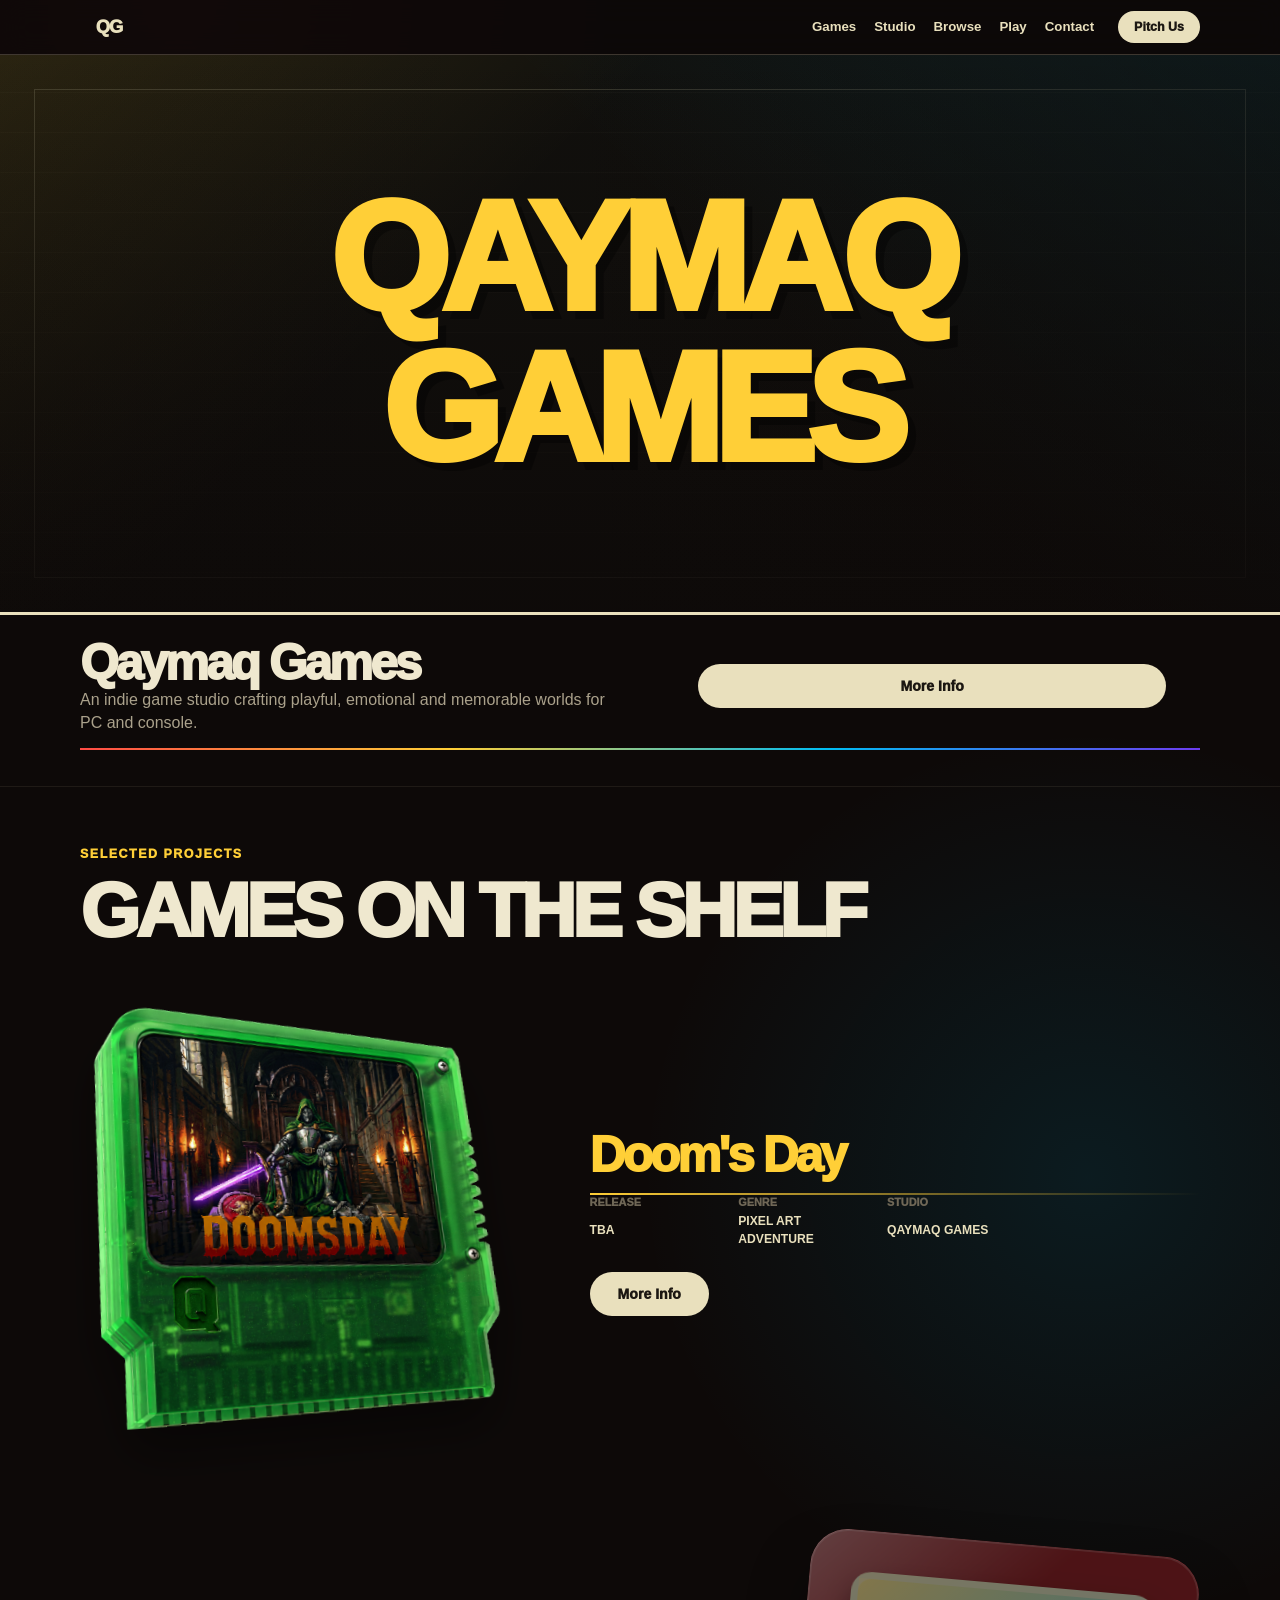
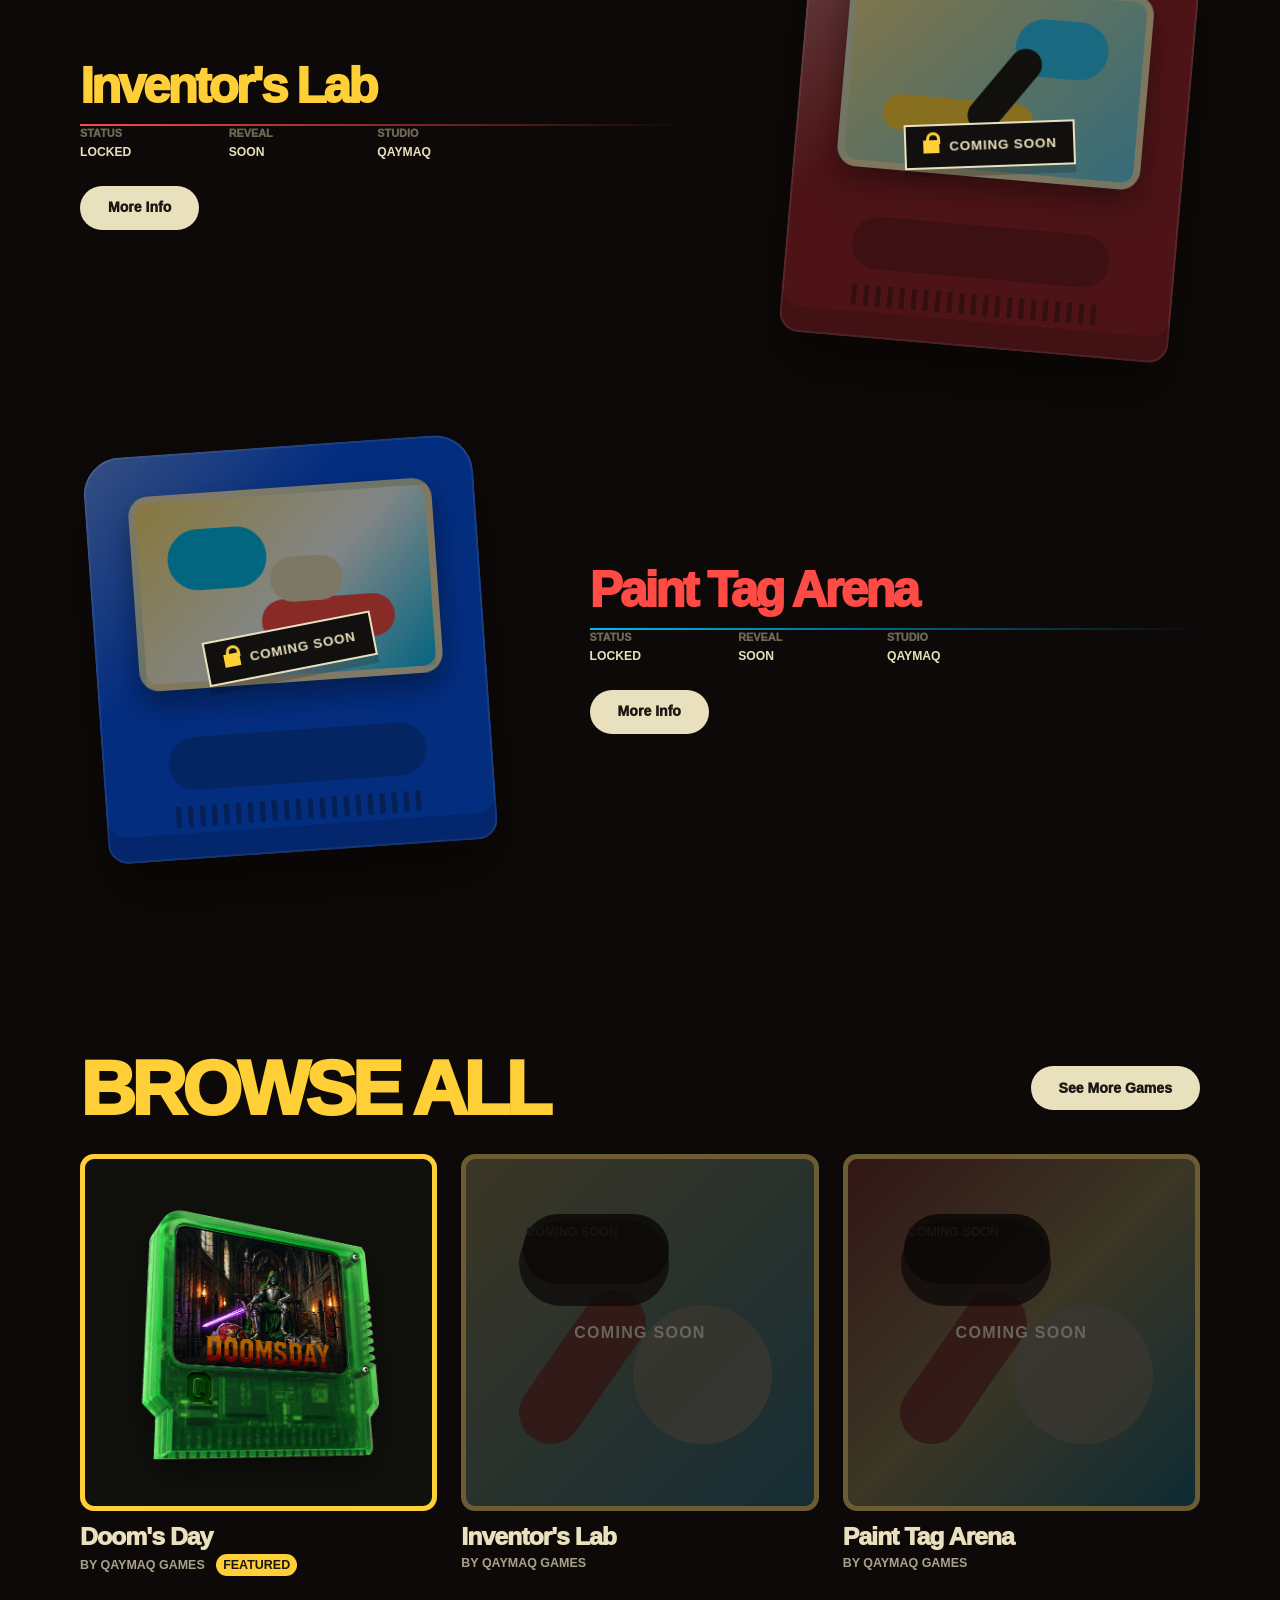
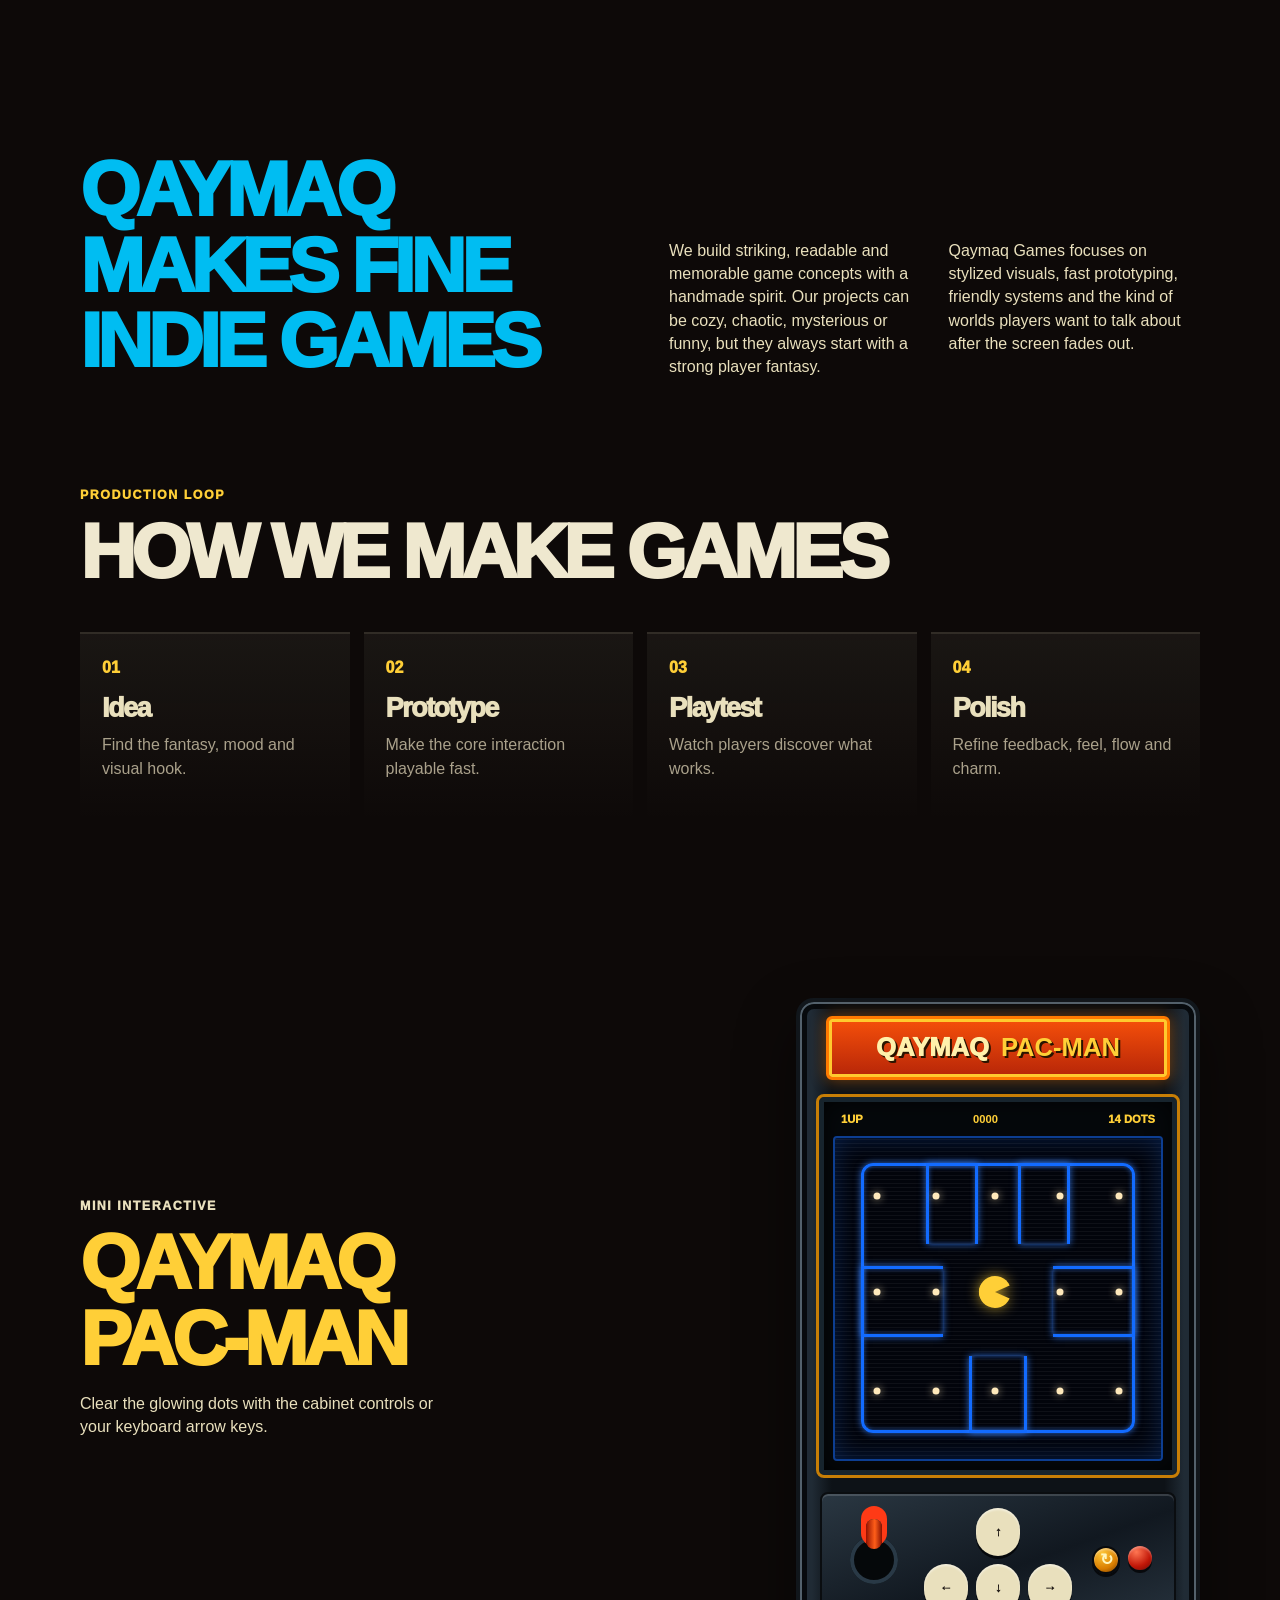
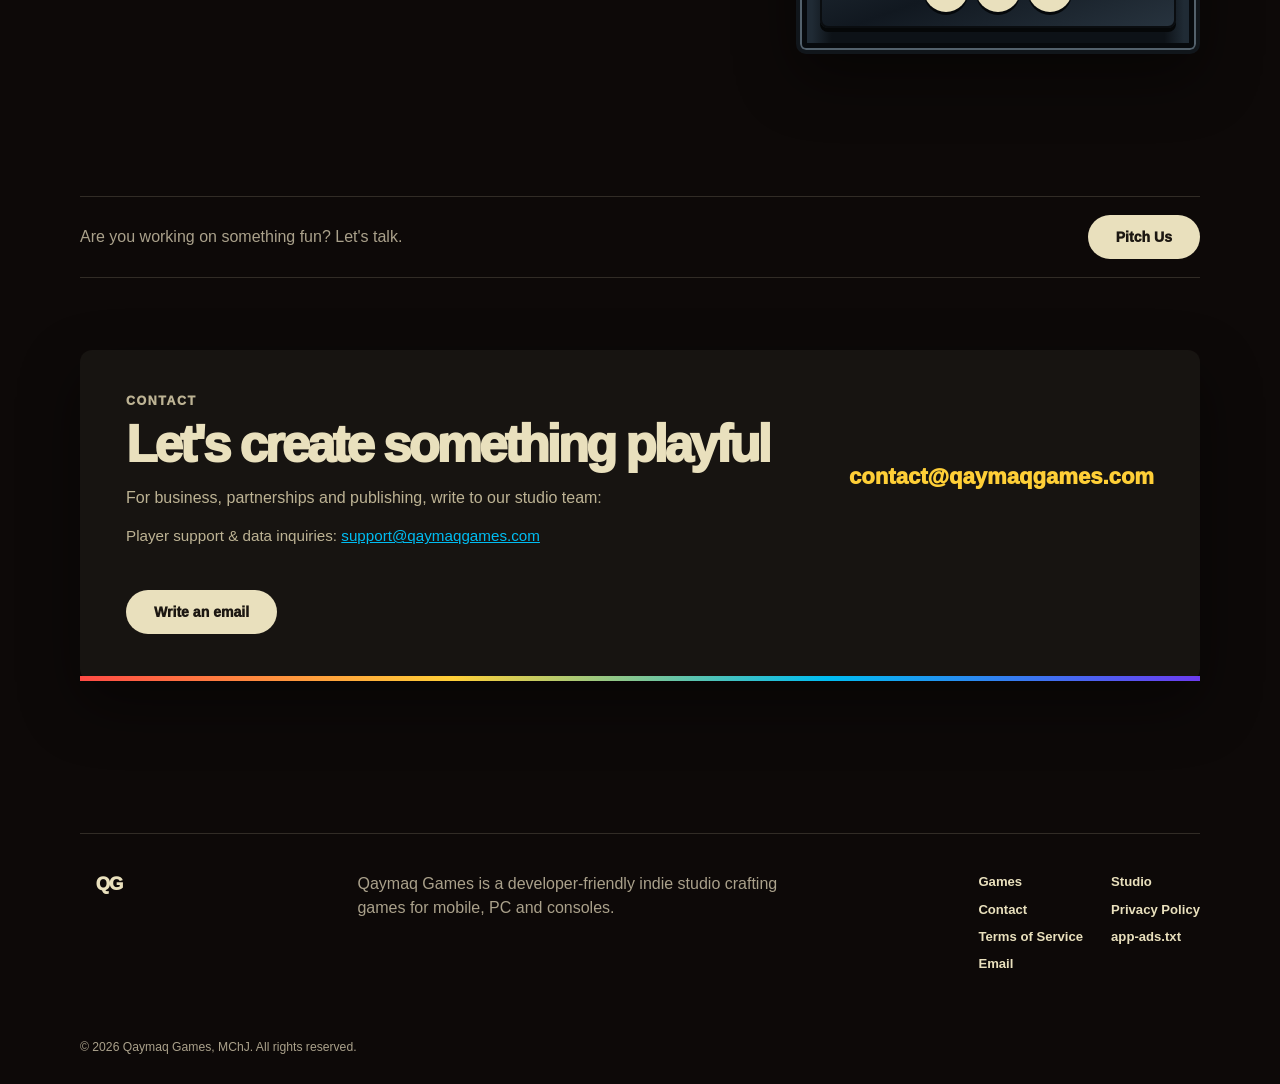
==== commit 1e83d6ef: "fix(pacman): eliminate wheel spin bug, add authentic jaws with directional snapping and chomp animat" ====
--- a/index.html
+++ b/index.html
@@ -227,7 +227,7 @@
               <span class="pellet" style="left: 13%; top: 18%"></span><span class="pellet" style="left: 31%; top: 18%"></span><span class="pellet" style="left: 49%; top: 18%"></span><span class="pellet" style="left: 69%; top: 18%"></span><span class="pellet" style="left: 87%; top: 18%"></span>
               <span class="pellet" style="left: 13%; top: 48%"></span><span class="pellet" style="left: 31%; top: 48%"></span><span class="pellet" style="left: 69%; top: 48%"></span><span class="pellet" style="left: 87%; top: 48%"></span>
               <span class="pellet" style="left: 13%; top: 79%"></span><span class="pellet" style="left: 31%; top: 79%"></span><span class="pellet" style="left: 49%; top: 79%"></span><span class="pellet" style="left: 69%; top: 79%"></span><span class="pellet" style="left: 87%; top: 79%"></span>
-              <div class="pacman facing-right" data-pacman role="img" aria-label="Pac-Man"></div>
+              <div class="pacman" data-pacman data-dir="right" role="img" aria-label="Pac-Man"></div>
             </div>
           </div>
           <div class="arcade-console">
--- a/style.css
+++ b/style.css
@@ -975,14 +975,43 @@
   z-index: 4;
   width: 32px;
   height: 32px;
-  border-radius: 50%;
-  background: conic-gradient(from 38deg, var(--yellow) 0 284deg, transparent 285deg 360deg);
-  filter: drop-shadow(0 0 7px rgba(255, 207, 55, 0.55));
-  transform: translate(-50%, -50%) rotate(var(--direction, 0deg));
-  transition: left 160ms ease-out, top 160ms ease-out, transform 160ms ease-out;
-}
-
-.pacman.moving { animation: pacmanChomp 160ms ease-in-out; }
+  transform: translate(-50%, -50%) rotate(0deg);
+  transition: left 160ms ease-out, top 160ms ease-out;
+  filter: drop-shadow(0 0 7px rgba(255, 207, 55, 0.65));
+}
+
+.pacman::before,
+.pacman::after {
+  content: "";
+  position: absolute;
+  left: 0;
+  width: 32px;
+  height: 16px;
+  background: var(--yellow);
+  transition: transform 90ms ease-out;
+}
+
+.pacman::before {
+  top: 0;
+  border-radius: 16px 16px 0 0;
+  transform-origin: 50% 100%;
+  transform: rotate(-24deg);
+}
+
+.pacman::after {
+  bottom: 0;
+  border-radius: 0 0 16px 16px;
+  transform-origin: 50% 0%;
+  transform: rotate(24deg);
+}
+
+.pacman[data-dir="right"] { transform: translate(-50%, -50%) rotate(0deg); }
+.pacman[data-dir="down"]  { transform: translate(-50%, -50%) rotate(90deg); }
+.pacman[data-dir="left"]  { transform: translate(-50%, -50%) rotate(180deg); }
+.pacman[data-dir="up"]    { transform: translate(-50%, -50%) rotate(270deg); }
+
+.pacman.moving::before { animation: pacmanChompTop 160ms ease-in-out; }
+.pacman.moving::after  { animation: pacmanChompBottom 160ms ease-in-out; }
 .pacman.bump { animation: pacmanBump 180ms ease-out; }
 
 .arcade-console {
@@ -1367,19 +1396,19 @@
   }
 }
 
-@keyframes pacmanChomp {
-  0%,
-  100% {
-    scale: 1;
-  }
-  50% {
-    scale: 0.86 1;
-  }
+@keyframes pacmanChompTop {
+  0%, 100% { transform: rotate(-24deg); }
+  50% { transform: rotate(0deg); }
+}
+
+@keyframes pacmanChompBottom {
+  0%, 100% { transform: rotate(24deg); }
+  50% { transform: rotate(0deg); }
 }
 
 @keyframes pacmanBump {
-  0%, 100% { scale: 1; }
-  50% { scale: 0.75 1.1; }
+  0%, 100% { transform: scale(1); }
+  50% { transform: scale(0.85); }
 }
 
 @media (max-width: 980px) {
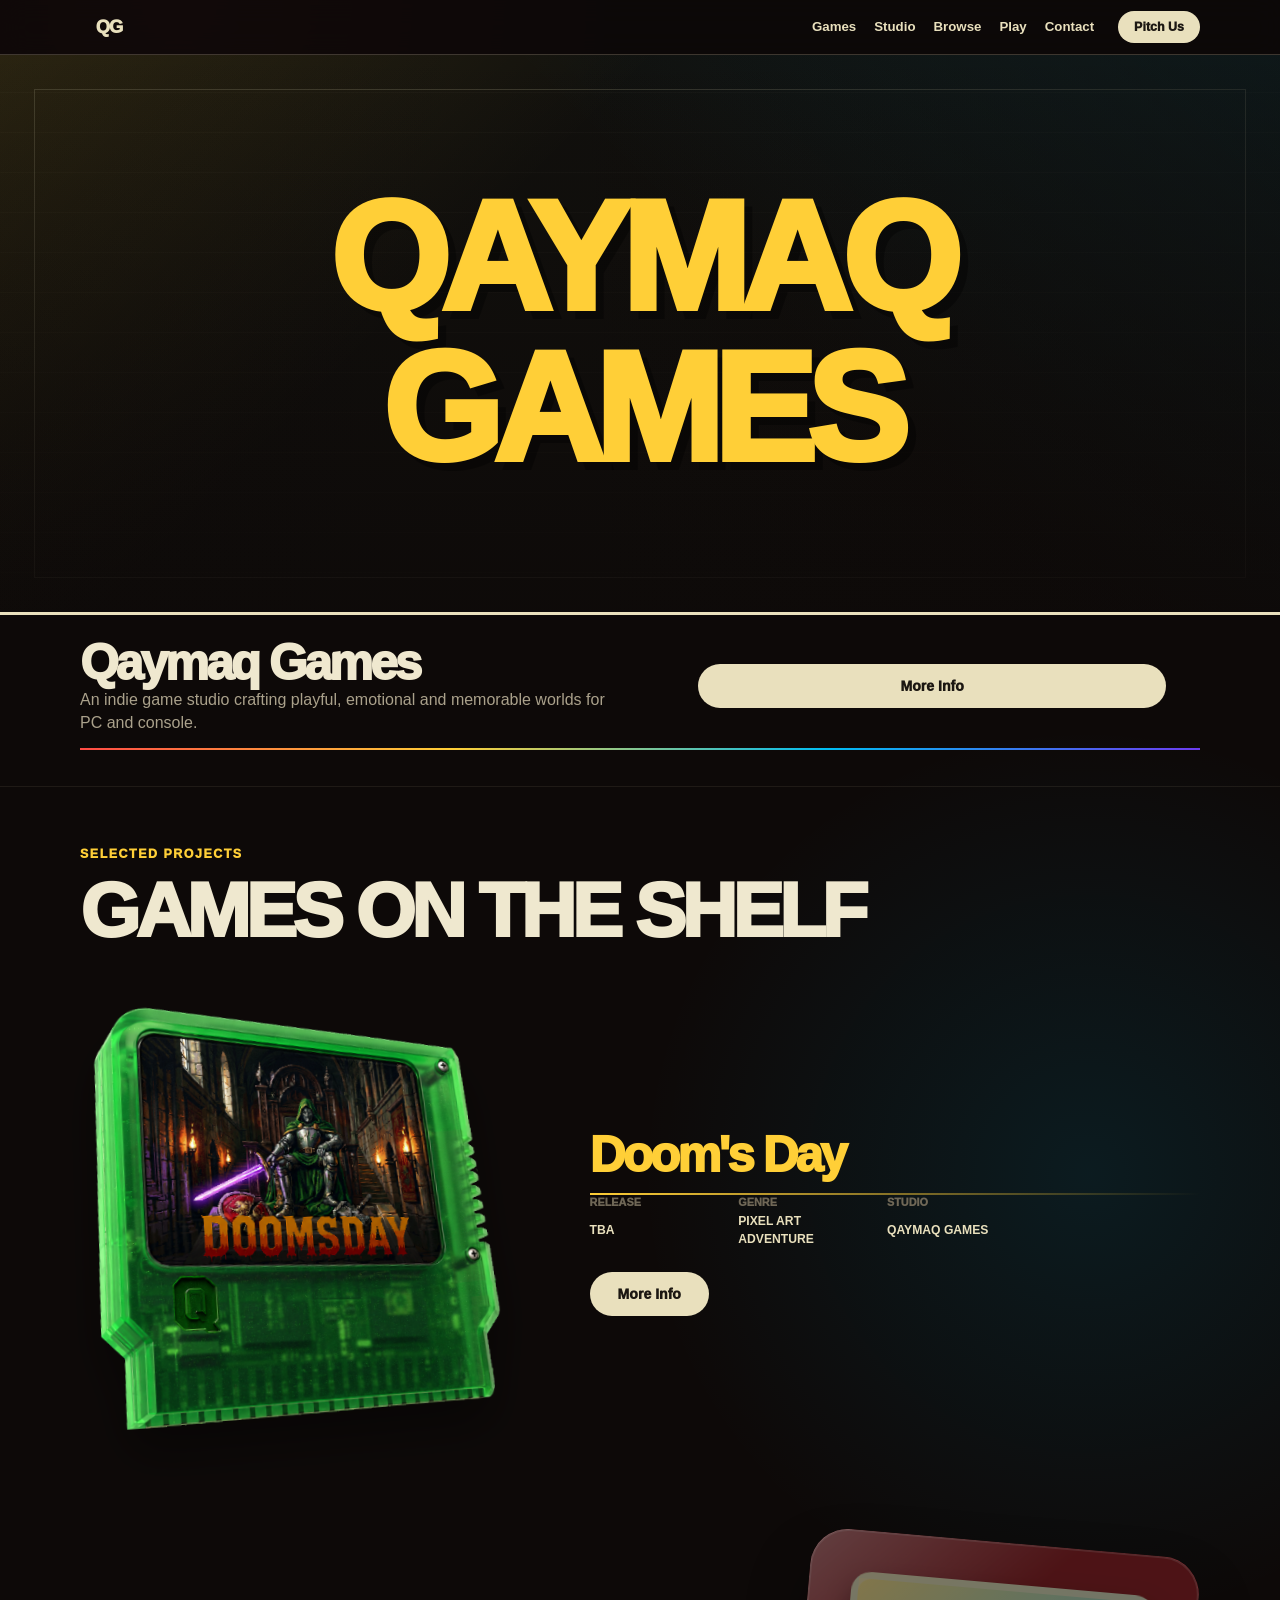
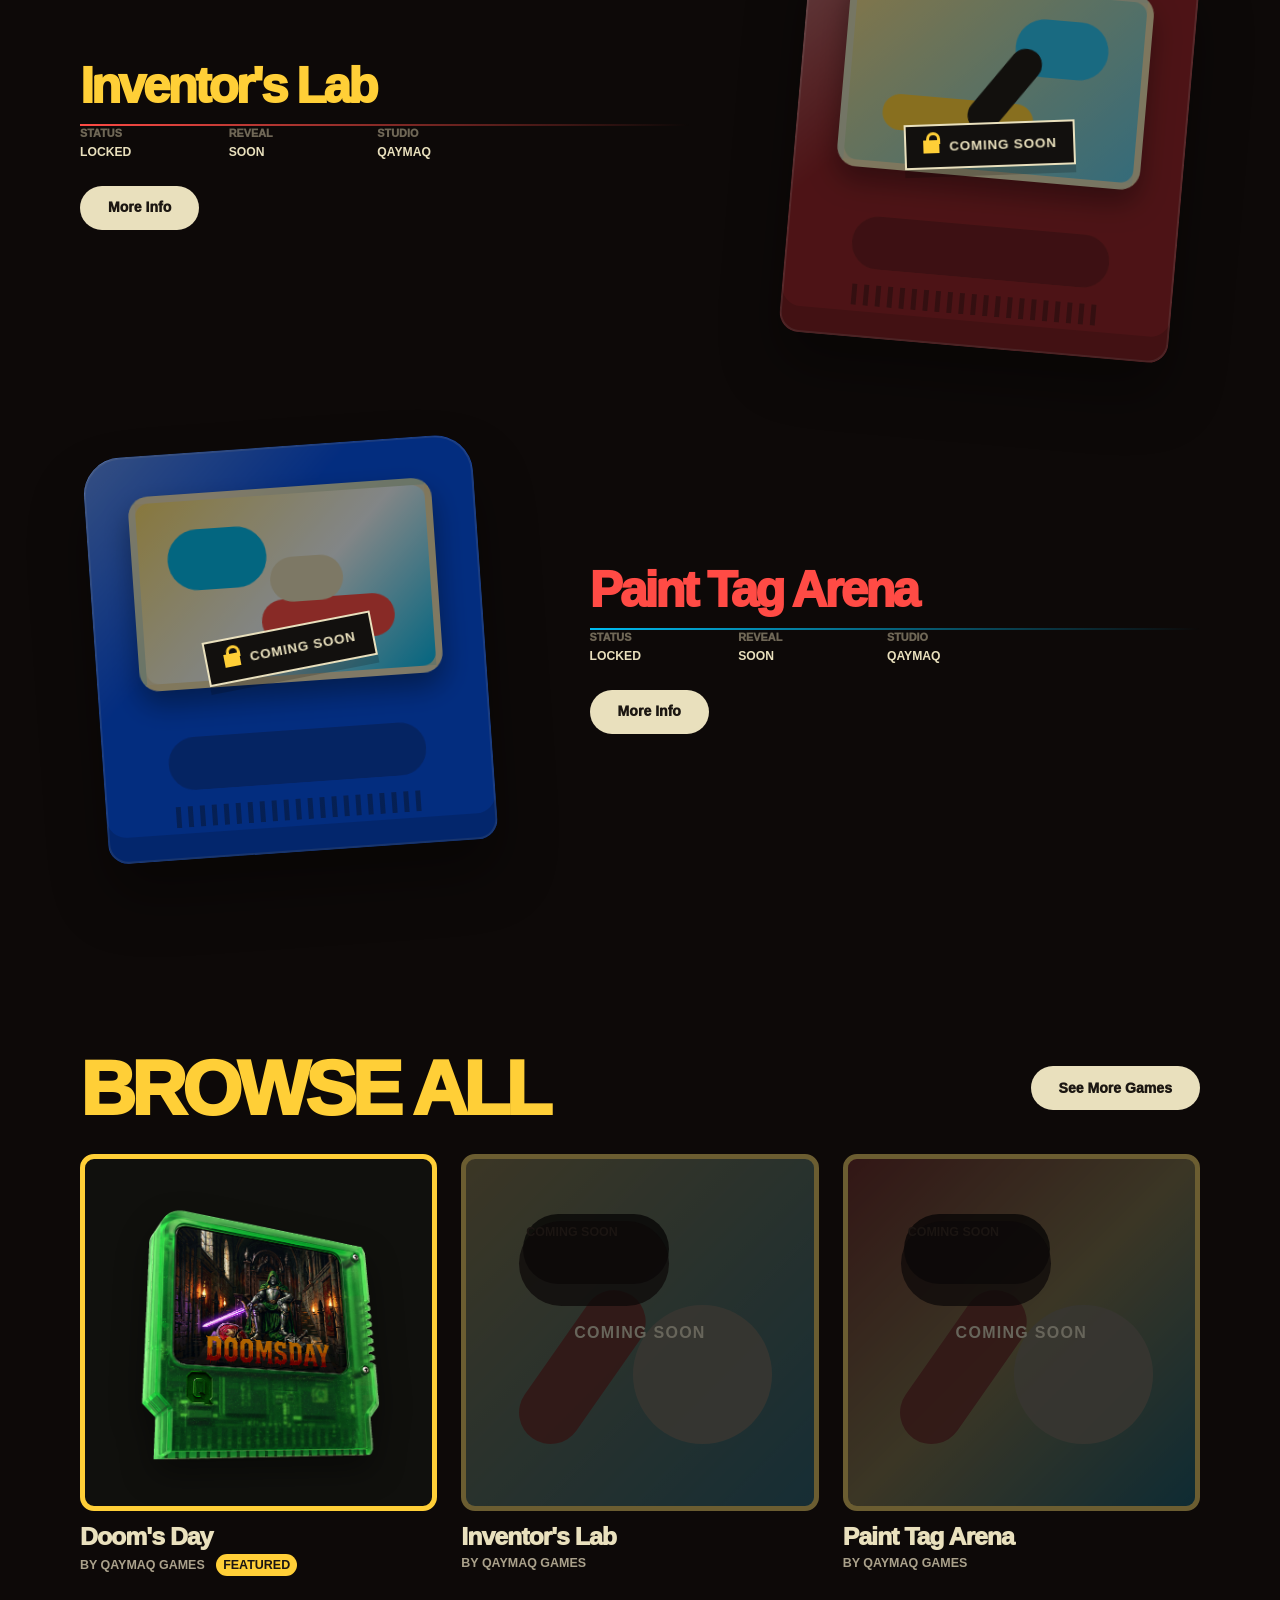
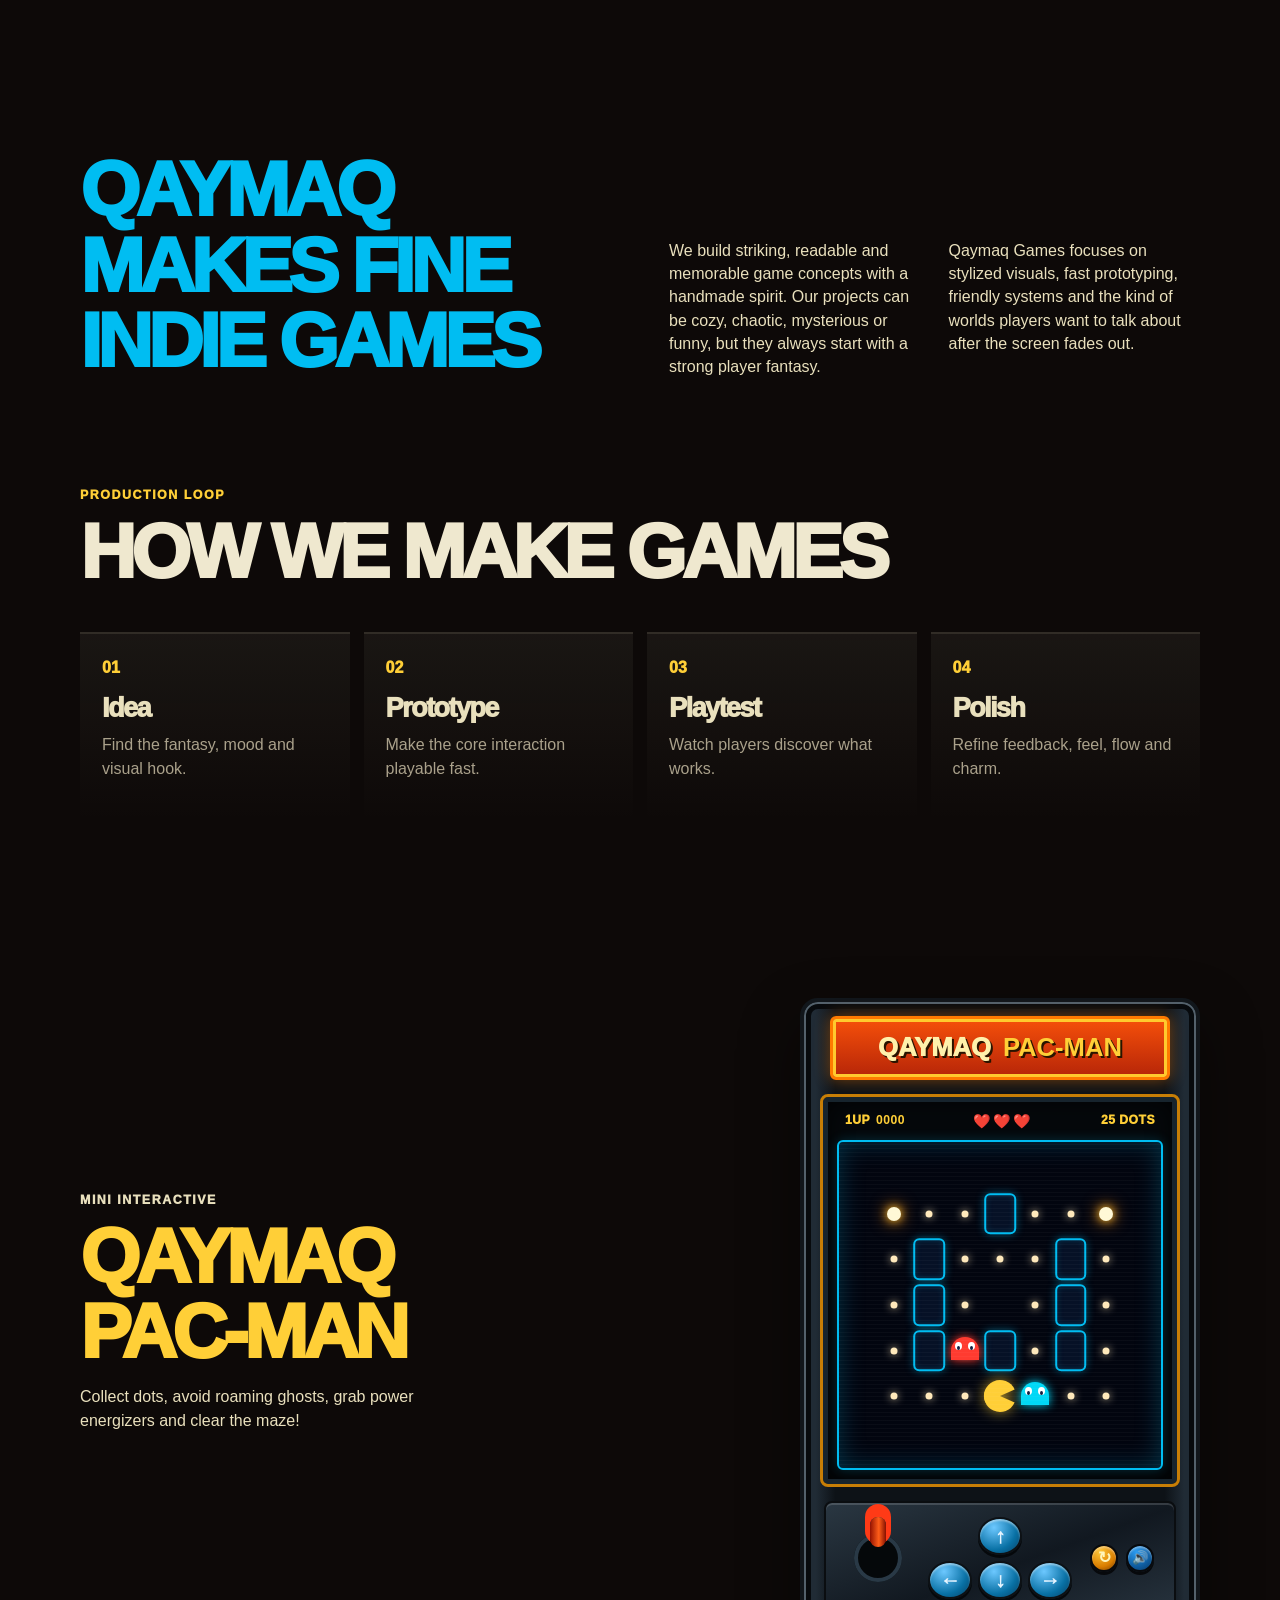
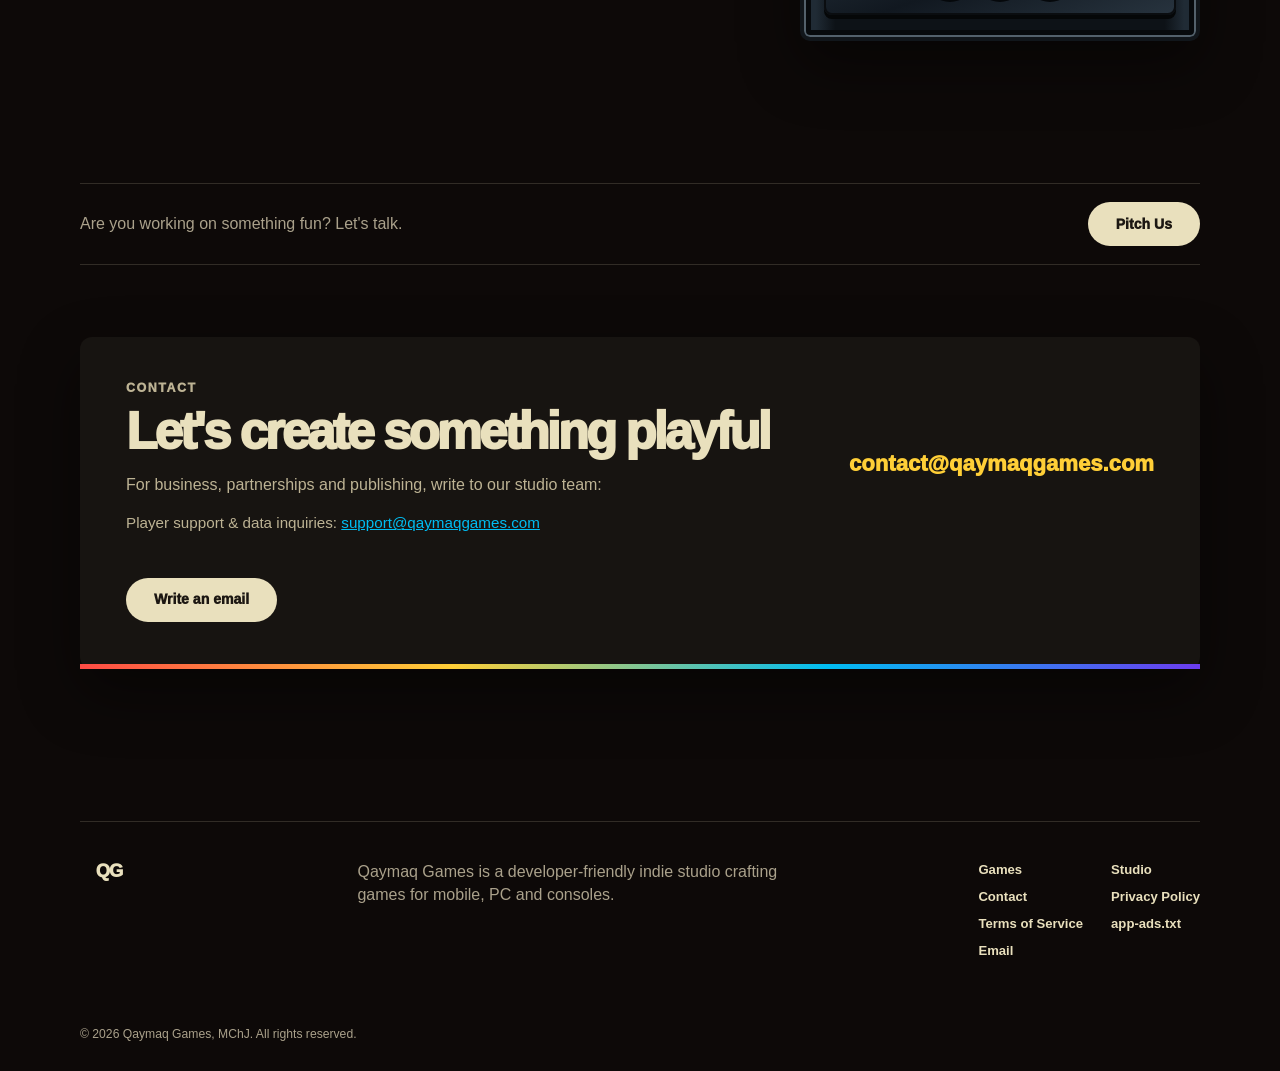
==== commit 24336604: "feat(gameplay): implement authentic Pac-Man arcade with maze obstacles, Blinky/Inky AI ghosts, power" ====
--- a/index.html
+++ b/index.html
@@ -215,20 +215,17 @@
         <div class="reveal">
           <p class="eyebrow">Mini Interactive</p>
           <h2 id="interactive-title">Qaymaq Pac-Man</h2>
-          <p>Clear the glowing dots with the cabinet controls or your keyboard arrow keys.</p>
+          <p>Collect dots, avoid roaming ghosts, grab power energizers and clear the maze!</p>
         </div>
         <div class="mini-game arcade-cabinet reveal">
           <div class="arcade-marquee" aria-hidden="true"><span>QAYMAQ</span><strong>PAC-MAN</strong></div>
           <div class="arcade-screen-wrap">
-            <div class="arcade-hud"><span>1UP</span><strong data-score>0000</strong><span data-pellets-left>14 DOTS</span></div>
-            <div class="playfield pacman-field" data-playfield aria-label="Pac-Man game field">
-              <span class="maze maze-one"></span><span class="maze maze-two"></span><span class="maze maze-three"></span>
-              <span class="maze maze-four"></span><span class="maze maze-five"></span><span class="maze maze-six"></span>
-              <span class="pellet" style="left: 13%; top: 18%"></span><span class="pellet" style="left: 31%; top: 18%"></span><span class="pellet" style="left: 49%; top: 18%"></span><span class="pellet" style="left: 69%; top: 18%"></span><span class="pellet" style="left: 87%; top: 18%"></span>
-              <span class="pellet" style="left: 13%; top: 48%"></span><span class="pellet" style="left: 31%; top: 48%"></span><span class="pellet" style="left: 69%; top: 48%"></span><span class="pellet" style="left: 87%; top: 48%"></span>
-              <span class="pellet" style="left: 13%; top: 79%"></span><span class="pellet" style="left: 31%; top: 79%"></span><span class="pellet" style="left: 49%; top: 79%"></span><span class="pellet" style="left: 69%; top: 79%"></span><span class="pellet" style="left: 87%; top: 79%"></span>
-              <div class="pacman" data-pacman data-dir="right" role="img" aria-label="Pac-Man"></div>
+            <div class="arcade-hud">
+              <div class="hud-item"><span>1UP</span> <strong data-score>0000</strong></div>
+              <div class="hud-item hud-lives" data-lives title="Lives">❤️❤️❤️</div>
+              <div class="hud-item" data-pellets-left>25 DOTS</div>
             </div>
+            <div class="playfield pacman-field" data-playfield aria-label="Pac-Man game field"></div>
           </div>
           <div class="arcade-console">
             <div class="joystick" aria-hidden="true"><span></span></div>
@@ -238,7 +235,10 @@
               <button class="control-btn down" type="button" data-move="down" aria-label="Move down">&darr;</button>
               <button class="control-btn right" type="button" data-move="right" aria-label="Move right">&rarr;</button>
             </div>
-            <div class="arcade-buttons"><button class="reset-game" type="button" data-reset-game aria-label="Restart game" title="Restart game">&#8635;</button><span aria-hidden="true"></span></div>
+            <div class="arcade-buttons">
+              <button class="reset-game" type="button" data-reset-game aria-label="Restart game" title="Restart game">&#8635;</button>
+              <button class="sound-toggle" type="button" data-sound-toggle aria-label="Toggle sound" title="Sound: ON/OFF">&#128266;</button>
+            </div>
           </div>
         </div>
       </div>
--- a/style.css
+++ b/style.css
@@ -915,58 +915,268 @@
 .arcade-hud {
   display: flex;
   justify-content: space-between;
+  align-items: center;
   padding: 0 8px 9px;
   color: var(--yellow);
-  font-size: 0.7rem;
+  font-size: 0.76rem;
   font-weight: 950;
+  letter-spacing: 0.04em;
+}
+
+.hud-item {
+  display: flex;
+  align-items: center;
+  gap: 6px;
+}
+
+.hud-lives {
+  font-size: 0.88rem;
+  letter-spacing: 2px;
 }
 
 .playfield {
   position: relative;
-  min-height: 325px;
+  min-height: 330px;
   overflow: hidden;
-  border: 2px solid #0d3e91;
-  border-radius: 4px;
-  background: #02040b;
-  box-shadow: inset 0 0 26px rgba(19, 94, 220, 0.3);
+  border: 2px solid #00bdf2;
+  border-radius: 6px;
+  background: #02050f;
+  box-shadow: inset 0 0 26px rgba(0, 189, 242, 0.25), 0 0 12px rgba(0, 189, 242, 0.2);
 }
 
 .playfield::before {
   position: absolute;
   inset: 0;
   content: "";
-  opacity: 0.16;
-  background: repeating-linear-gradient(0deg, transparent 0 3px, rgba(255, 255, 255, 0.6) 4px);
+  opacity: 0.12;
+  background: repeating-linear-gradient(0deg, transparent 0 3px, rgba(255, 255, 255, 0.5) 4px);
   pointer-events: none;
-}
-
-.maze {
+  z-index: 5;
+}
+
+/* Neon Arcade Obstacles (Walls) */
+.maze-wall {
   position: absolute;
   z-index: 1;
-  border: 3px solid #126bff;
-  box-shadow: 0 0 7px rgba(54, 129, 255, 0.8), inset 0 0 5px rgba(54, 129, 255, 0.6);
-}
-
-.maze-one { inset: 8% 8%; border-radius: 12px; }
-.maze-two { left: 28%; top: 8%; width: 16%; height: 25%; border-bottom: 0; }
-.maze-three { right: 28%; top: 8%; width: 16%; height: 25%; border-bottom: 0; }
-.maze-four { left: 8%; top: 40%; width: 25%; height: 22%; border-right: 0; }
-.maze-five { right: 8%; top: 40%; width: 25%; height: 22%; border-left: 0; }
-.maze-six { left: 41%; bottom: 8%; width: 18%; height: 24%; border-top: 0; }
-
+  background: #061126;
+  border: 2px solid #00bdf2;
+  border-radius: 6px;
+  box-shadow: 0 0 8px rgba(0, 189, 242, 0.4), inset 0 0 6px rgba(0, 189, 242, 0.2);
+  transform: translate(-50%, -50%);
+  width: 9.8%;
+  height: 12.8%;
+  pointer-events: none;
+}
+
+/* Pellets */
 .pellet {
   position: absolute;
-  z-index: 3;
+  z-index: 2;
   width: 7px;
   height: 7px;
   border-radius: 50%;
   background: #ffe9bb;
-  box-shadow: 0 0 8px rgba(255, 233, 187, 0.7);
+  box-shadow: 0 0 8px rgba(255, 233, 187, 0.8);
   transform: translate(-50%, -50%);
   transition: opacity 160ms ease, transform 160ms ease;
-}
-
-.pellet.is-eaten { opacity: 0; transform: translate(-50%, -50%) scale(2.5); }
+  pointer-events: none;
+}
+
+.pellet.power-pellet {
+  width: 14px;
+  height: 14px;
+  background: #fff8d6;
+  box-shadow: 0 0 10px #ffc737, 0 0 18px #ff7a00;
+  animation: powerPelletPulse 500ms infinite alternate ease-in-out;
+}
+
+@keyframes powerPelletPulse {
+  from { transform: translate(-50%, -50%) scale(0.9); }
+  to { transform: translate(-50%, -50%) scale(1.3); }
+}
+
+.pellet.is-eaten {
+  opacity: 0;
+  transform: translate(-50%, -50%) scale(2.2);
+}
+
+/* Ghosts */
+.ghost {
+  position: absolute;
+  z-index: 3;
+  width: 28px;
+  height: 28px;
+  transform: translate(-50%, -50%);
+  transition: left 240ms linear, top 240ms linear;
+  pointer-events: none;
+}
+
+.ghost-body {
+  width: 100%;
+  height: 23px;
+  border-radius: 14px 14px 0 0;
+  position: relative;
+  background: var(--ghost-color, #ff3b30);
+  box-shadow: 0 0 10px var(--ghost-color, #ff3b30);
+  transition: background 220ms ease;
+}
+
+.ghost-skirt {
+  position: absolute;
+  bottom: -4px;
+  left: 0;
+  right: 0;
+  height: 5px;
+  display: flex;
+}
+
+.ghost-skirt span {
+  flex: 1;
+  height: 100%;
+  background: inherit;
+  border-radius: 0 0 4px 4px;
+  margin: 0 1px;
+}
+
+.ghost-eye {
+  position: absolute;
+  top: 5px;
+  width: 7px;
+  height: 8px;
+  border-radius: 50%;
+  background: #ffffff;
+}
+
+.ghost-eye.left { left: 4px; }
+.ghost-eye.right { right: 4px; }
+
+.ghost-pupil {
+  position: absolute;
+  top: 2px;
+  left: 2px;
+  width: 3px;
+  height: 4px;
+  border-radius: 50%;
+  background: #0f1c3f;
+  transition: transform 120ms ease;
+}
+
+.ghost[data-dir="left"] .ghost-pupil { transform: translateX(-2px); }
+.ghost[data-dir="right"] .ghost-pupil { transform: translateX(2px); }
+.ghost[data-dir="up"] .ghost-pupil { transform: translateY(-2px); }
+.ghost[data-dir="down"] .ghost-pupil { transform: translateY(2px); }
+
+/* Frightened ghost mode */
+.ghost.frightened .ghost-body {
+  background: #1833d6 !important;
+  box-shadow: 0 0 10px #1833d6 !important;
+}
+.ghost.frightened .ghost-eye {
+  background: #ffd699;
+}
+.ghost.frightened .ghost-pupil {
+  background: #e83030;
+}
+
+.ghost.flashing .ghost-body {
+  animation: ghostFlash 240ms infinite alternate;
+}
+
+@keyframes ghostFlash {
+  from { background: #1833d6; }
+  to { background: #f0f4ff; box-shadow: 0 0 14px #ffffff; }
+}
+
+/* Eaten ghost (only eyes rushing back) */
+.ghost.eaten .ghost-body {
+  background: transparent !important;
+  box-shadow: none !important;
+}
+.ghost.eaten .ghost-skirt {
+  display: none;
+}
+
+/* Floating score text */
+.floating-score {
+  position: absolute;
+  z-index: 6;
+  color: var(--yellow);
+  font-weight: 950;
+  font-size: 0.85rem;
+  text-shadow: 0 0 6px #ffcf37;
+  transform: translate(-50%, -50%);
+  animation: floatUp 800ms ease-out forwards;
+  pointer-events: none;
+}
+
+@keyframes floatUp {
+  0% { opacity: 1; transform: translate(-50%, -50%) scale(1); }
+  100% { opacity: 0; transform: translate(-50%, -120%) scale(1.3); }
+}
+
+/* CRT Arcade Overlay (Game Over / Victory) */
+.arcade-overlay {
+  position: absolute;
+  inset: 0;
+  z-index: 10;
+  display: flex;
+  flex-direction: column;
+  align-items: center;
+  justify-content: center;
+  background: rgba(2, 6, 14, 0.9);
+  backdrop-filter: blur(4px);
+  padding: 16px;
+  text-align: center;
+  animation: overlayFadeIn 250ms ease;
+}
+
+@keyframes overlayFadeIn {
+  from { opacity: 0; transform: scale(0.94); }
+  to { opacity: 1; transform: scale(1); }
+}
+
+.arcade-overlay h3 {
+  font-size: clamp(1.6rem, 4vw, 2.2rem);
+  margin: 0 0 6px;
+  letter-spacing: 0.06em;
+}
+
+.arcade-overlay.game-over h3 {
+  color: var(--red);
+  text-shadow: 0 0 14px rgba(255, 75, 69, 0.85);
+}
+
+.arcade-overlay.victory h3 {
+  color: var(--yellow);
+  text-shadow: 0 0 14px rgba(255, 207, 55, 0.85);
+}
+
+.arcade-overlay p {
+  color: var(--cream);
+  margin: 0 0 16px;
+  font-size: 0.95rem;
+}
+
+.sound-toggle {
+  width: 28px;
+  height: 28px;
+  padding: 0;
+  border: 2px solid #080a0d;
+  border-radius: 50%;
+  color: #c7ebff;
+  background: radial-gradient(circle at 35% 25%, #2a9df4, #0e5b9e 62%, #093761);
+  box-shadow: inset 0 2px 2px rgba(255, 255, 255, 0.38), 0 3px 0 #07090c;
+  font-size: 0.82rem;
+  line-height: 1;
+  display: flex;
+  align-items: center;
+  justify-content: center;
+  cursor: pointer;
+  transition: filter var(--transition), transform var(--transition);
+}
+
+.sound-toggle:hover { filter: brightness(1.2); }
+.sound-toggle.muted { filter: grayscale(1) opacity(0.6); }
 
 .pacman {
   position: absolute;
@@ -1066,47 +1276,6 @@
 .reset-game { width: 28px; height: 28px; padding: 0; border: 2px solid #080a0d; border-radius: 50%; color: #fff5bc; background: radial-gradient(circle at 35% 25%, #ffc737, #d97d00 62%, #713a00); box-shadow: inset 0 2px 2px rgba(255, 255, 255, 0.38), 0 3px 0 #07090c; font-size: 1rem; font-weight: 950; line-height: 1; }
 .reset-game:hover { filter: brightness(1.15); }
 
-.controls {
-  display: grid;
-  grid-template-areas:
-    ". up ."
-    "left down right";
-  grid-template-columns: repeat(3, 1fr);
-  align-content: center;
-  gap: 8px;
-}
-
-.control-btn {
-  min-height: 48px;
-  border: 0;
-  border-radius: 999px;
-  color: #1b1512;
-  background: var(--cream);
-  font-size: 0.78rem;
-  font-weight: 950;
-  transition: transform var(--transition), background var(--transition);
-}
-
-.control-btn:hover {
-  transform: translateY(-2px);
-  background: var(--yellow);
-}
-
-.up {
-  grid-area: up;
-}
-
-.left {
-  grid-area: left;
-}
-
-.down {
-  grid-area: down;
-}
-
-.right {
-  grid-area: right;
-}
 
 .contact {
   padding-top: 54px;
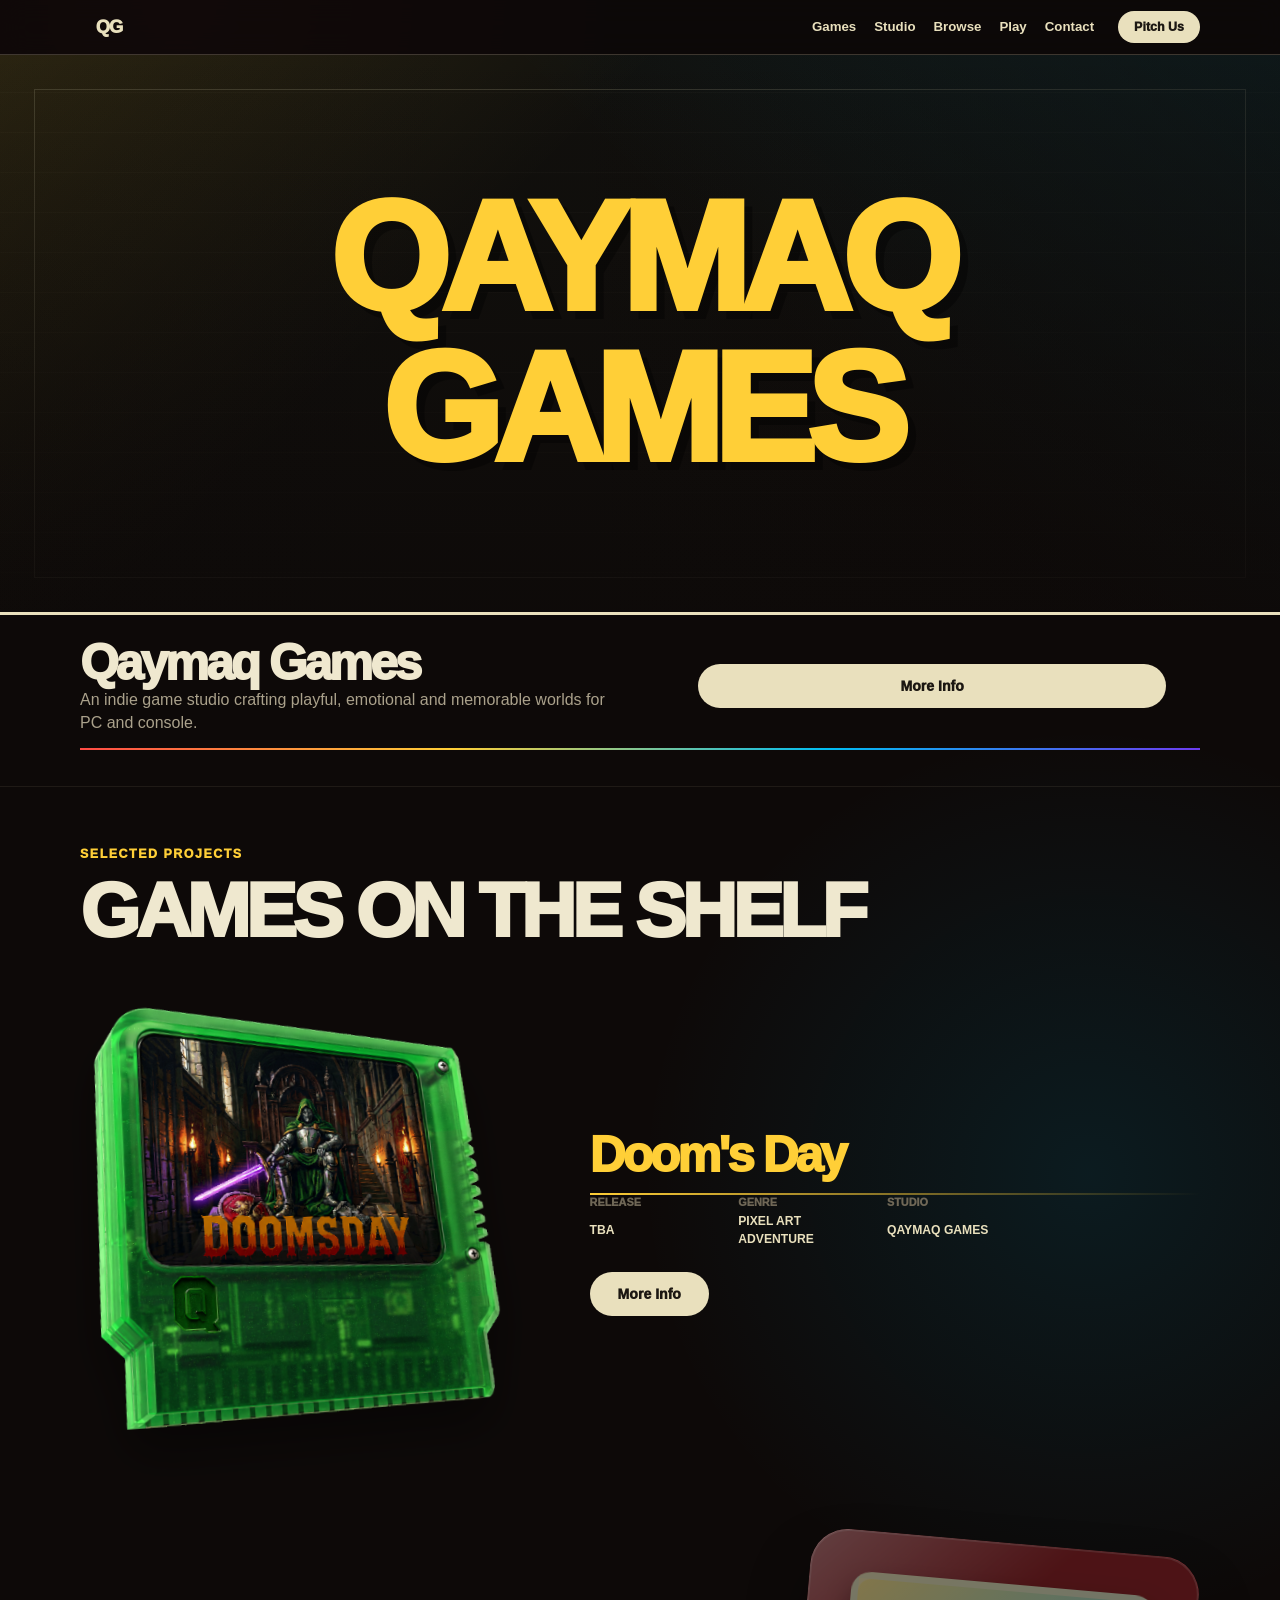
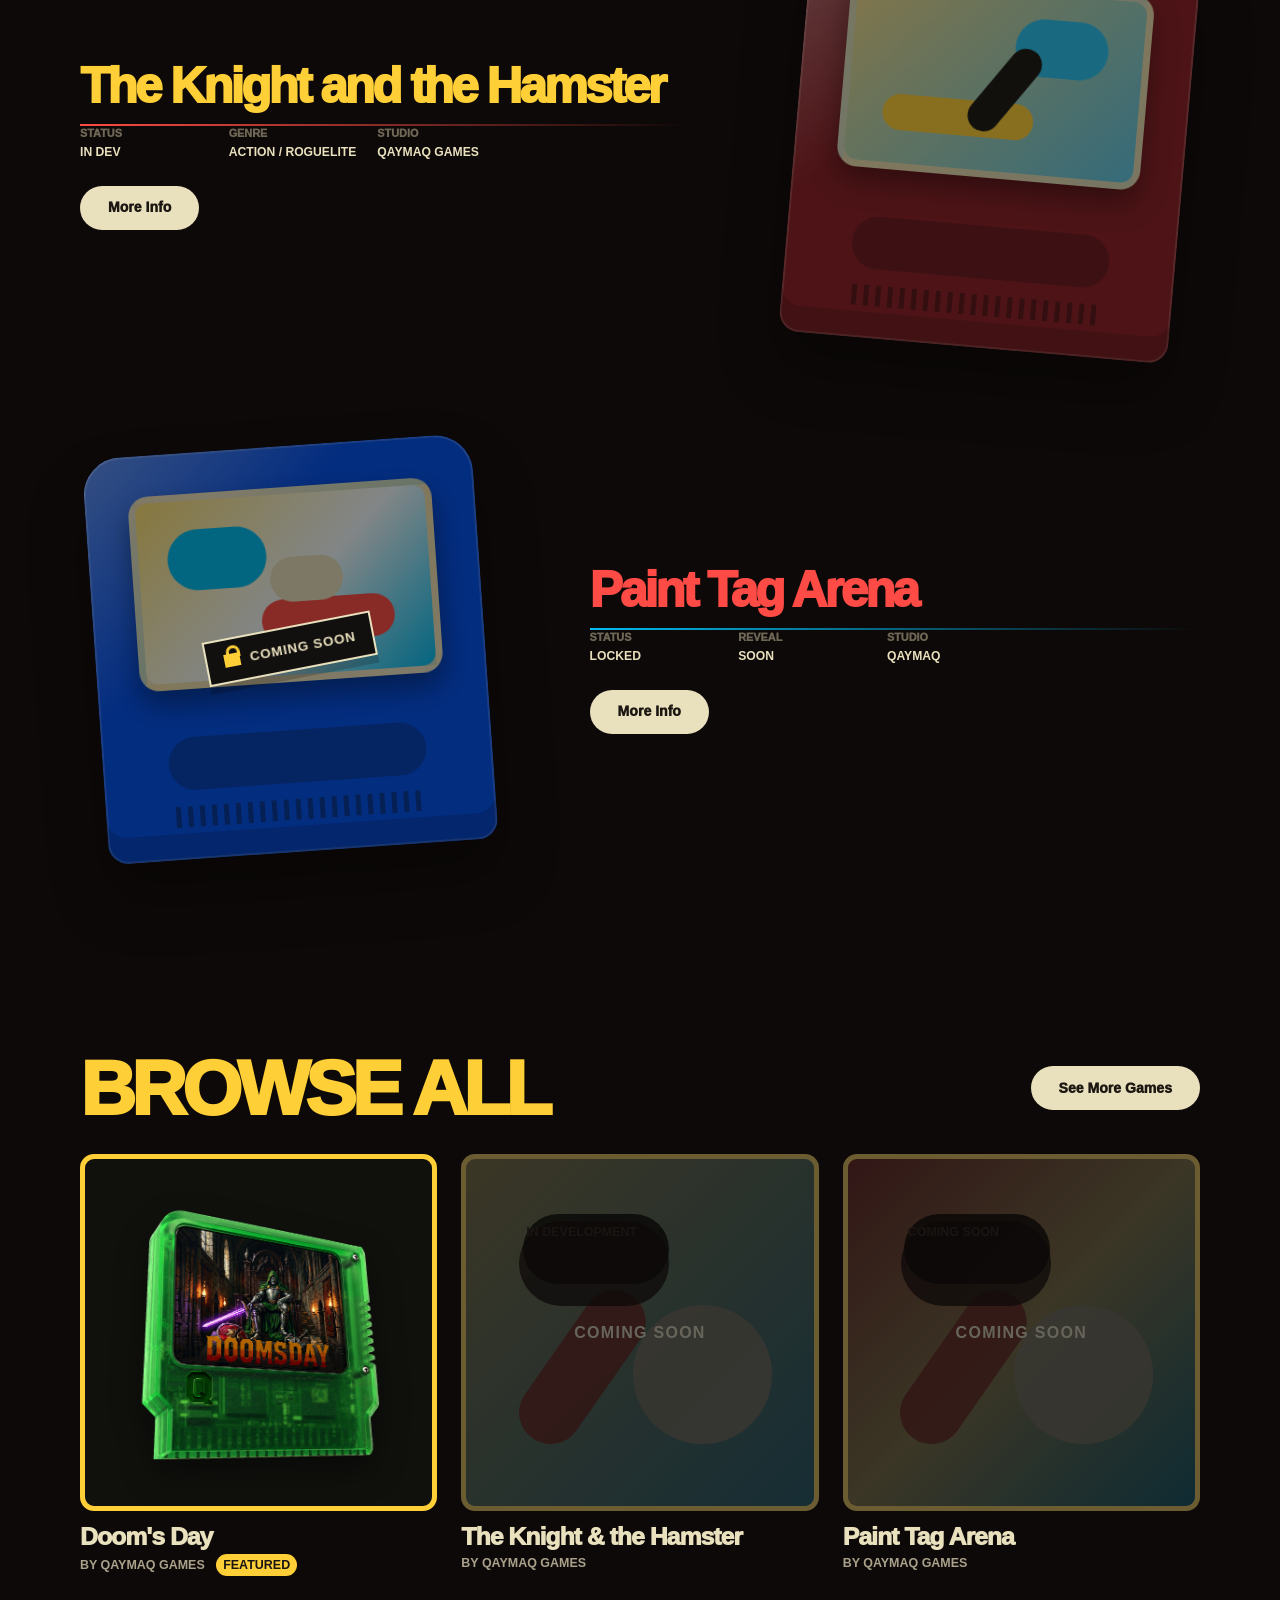
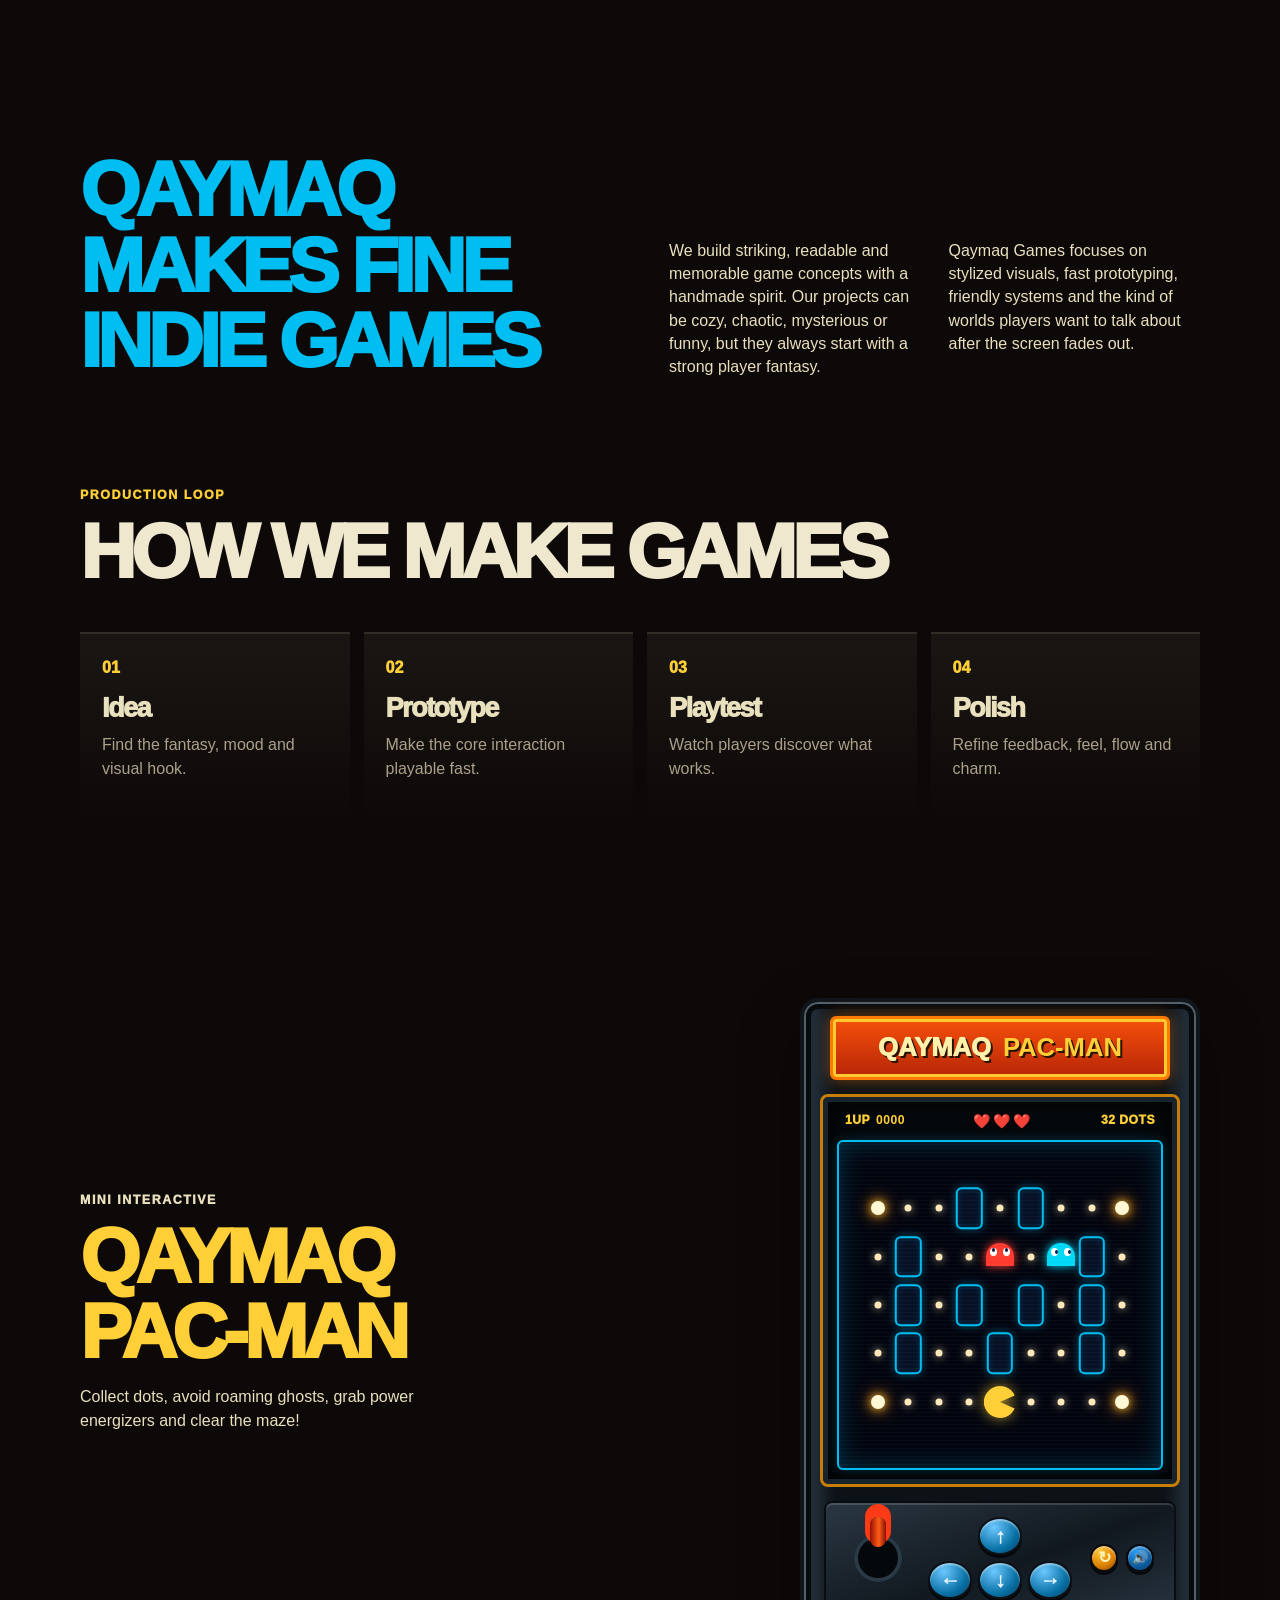
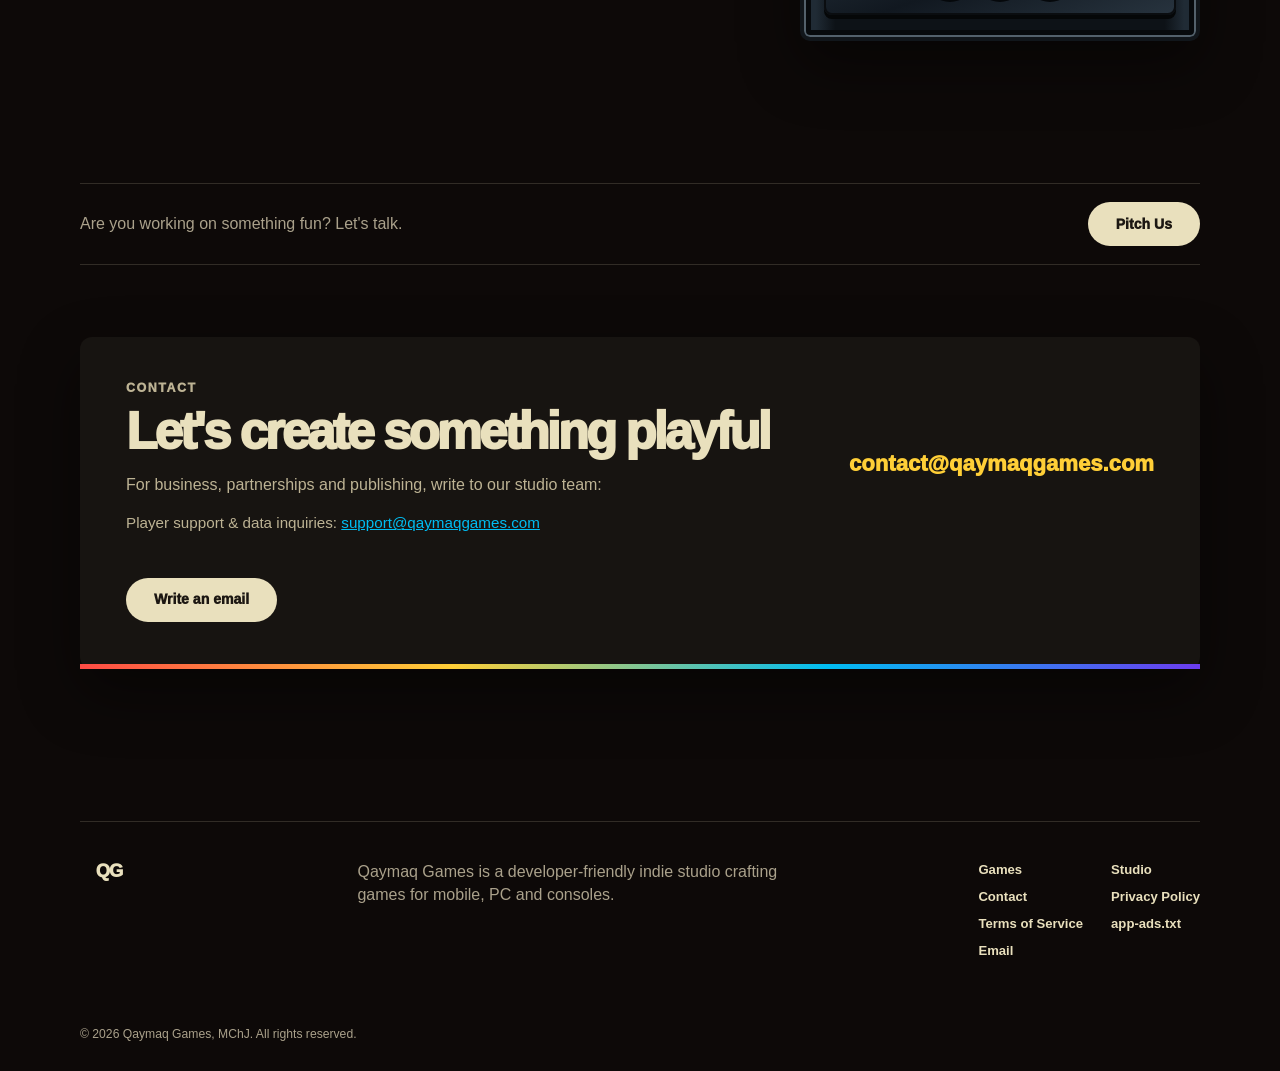
==== commit cca8bfee: "feat(showcase): update second project to The Knight and the Hamster" ====
--- a/index.html
+++ b/index.html
@@ -115,21 +115,21 @@
         </article>
 
         <article class="game-feature reverse reveal">
-          <div class="floppy floppy-red coming-soon-floppy" aria-label="Inventor's Lab, coming soon">
+          <div class="floppy floppy-red coming-soon-floppy" aria-label="The Knight and the Hamster, coming soon">
             <div class="floppy-screen lab-label"><span></span><span></span><span></span></div>
             <span class="floppy-slot"></span>
             <span class="floppy-ribs"></span>
             <div class="coming-soon-badge"><span class="mini-lock" aria-hidden="true"></span><strong>Coming Soon</strong></div>
           </div>
           <div class="game-copy">
-            <h3>Inventor's Lab</h3>
+            <h3>The Knight and the Hamster</h3>
             <div class="accent-line red"></div>
             <dl class="game-meta">
-              <div><dt>Status</dt><dd>Locked</dd></div>
-              <div><dt>Reveal</dt><dd>Soon</dd></div>
-              <div><dt>Studio</dt><dd>Qaymaq</dd></div>
+              <div><dt>Status</dt><dd>In Dev</dd></div>
+              <div><dt>Genre</dt><dd>Action / Roguelite</dd></div>
+              <div><dt>Studio</dt><dd>Qaymaq Games</dd></div>
             </dl>
-            <button class="btn btn-light" type="button" data-open-modal="inventors-lab">More Info</button>
+            <button class="btn btn-light" type="button" data-open-modal="knight-and-hamster">More Info</button>
           </div>
         </article>
 
@@ -171,8 +171,8 @@
           </article>
           <article class="browse-card art-lab is-locked reveal">
             <div><span></span><span></span><span></span></div>
-            <h3>Inventor's Lab</h3>
-            <p>by Qaymaq Games <span>Coming Soon</span></p>
+            <h3>The Knight & the Hamster</h3>
+            <p>by Qaymaq Games <span>In Development</span></p>
           </article>
           <article class="browse-card art-paint is-locked reveal">
             <div><span></span><span></span><span></span></div>
@@ -292,7 +292,7 @@
       </div>
       <p class="eyebrow">Qaymaq Games</p>
       <h2 id="modal-title" data-modal-title>Coming Soon</h2>
-      <p class="modal-note">This project is under lock. The next signal will arrive soon.</p>
+      <p class="modal-note" data-modal-note>This project is under lock. The next signal will arrive soon.</p>
     </div>
   </div>
 
--- a/style.css
+++ b/style.css
@@ -963,9 +963,32 @@
   border-radius: 6px;
   box-shadow: 0 0 8px rgba(0, 189, 242, 0.4), inset 0 0 6px rgba(0, 189, 242, 0.2);
   transform: translate(-50%, -50%);
-  width: 9.8%;
+  width: 8.2%;
   height: 12.8%;
   pointer-events: none;
+}
+
+.warp-tunnel {
+  position: absolute;
+  top: 50%;
+  width: 14px;
+  height: 32px;
+  background: rgba(0, 189, 242, 0.12);
+  border: 2px dashed #00bdf2;
+  z-index: 1;
+  transform: translateY(-50%);
+}
+
+.warp-tunnel.left {
+  left: 0;
+  border-left: none;
+  border-radius: 0 6px 6px 0;
+}
+
+.warp-tunnel.right {
+  right: 0;
+  border-right: none;
+  border-radius: 6px 0 0 6px;
 }
 
 /* Pellets */
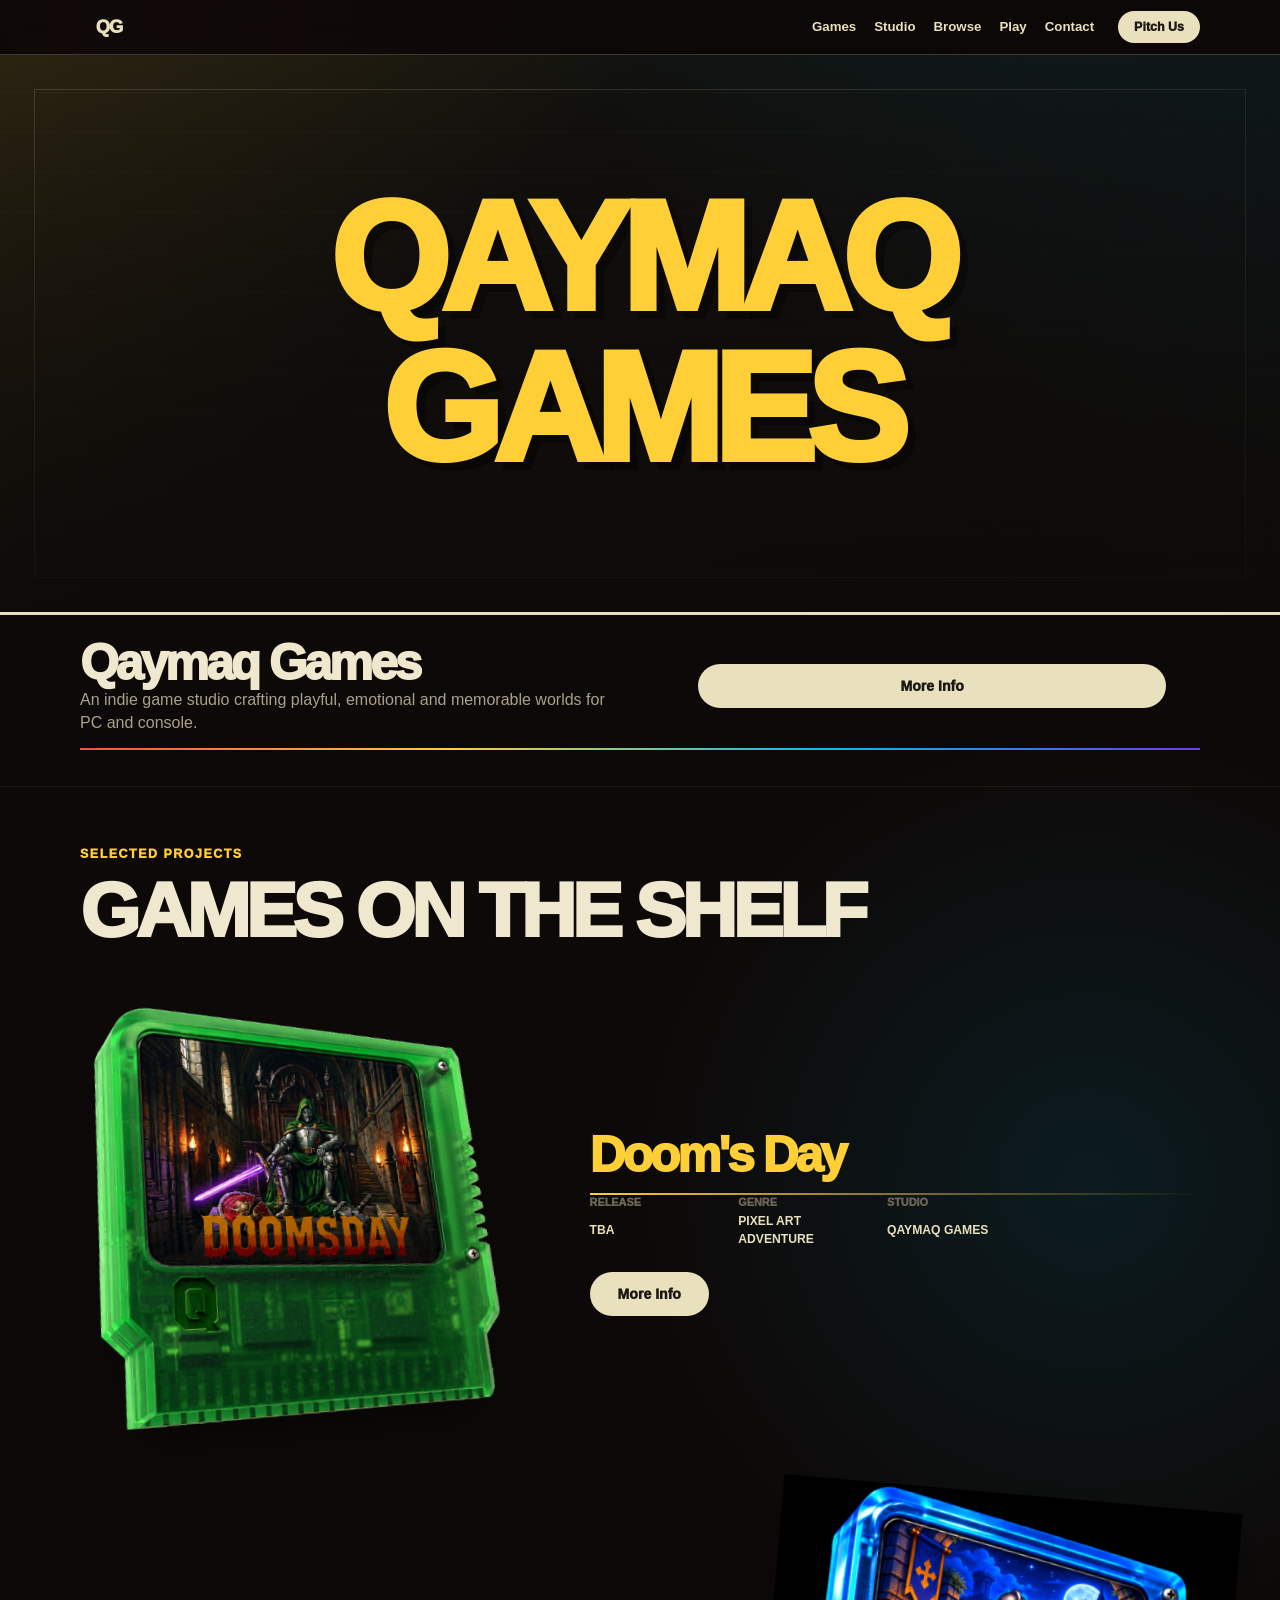
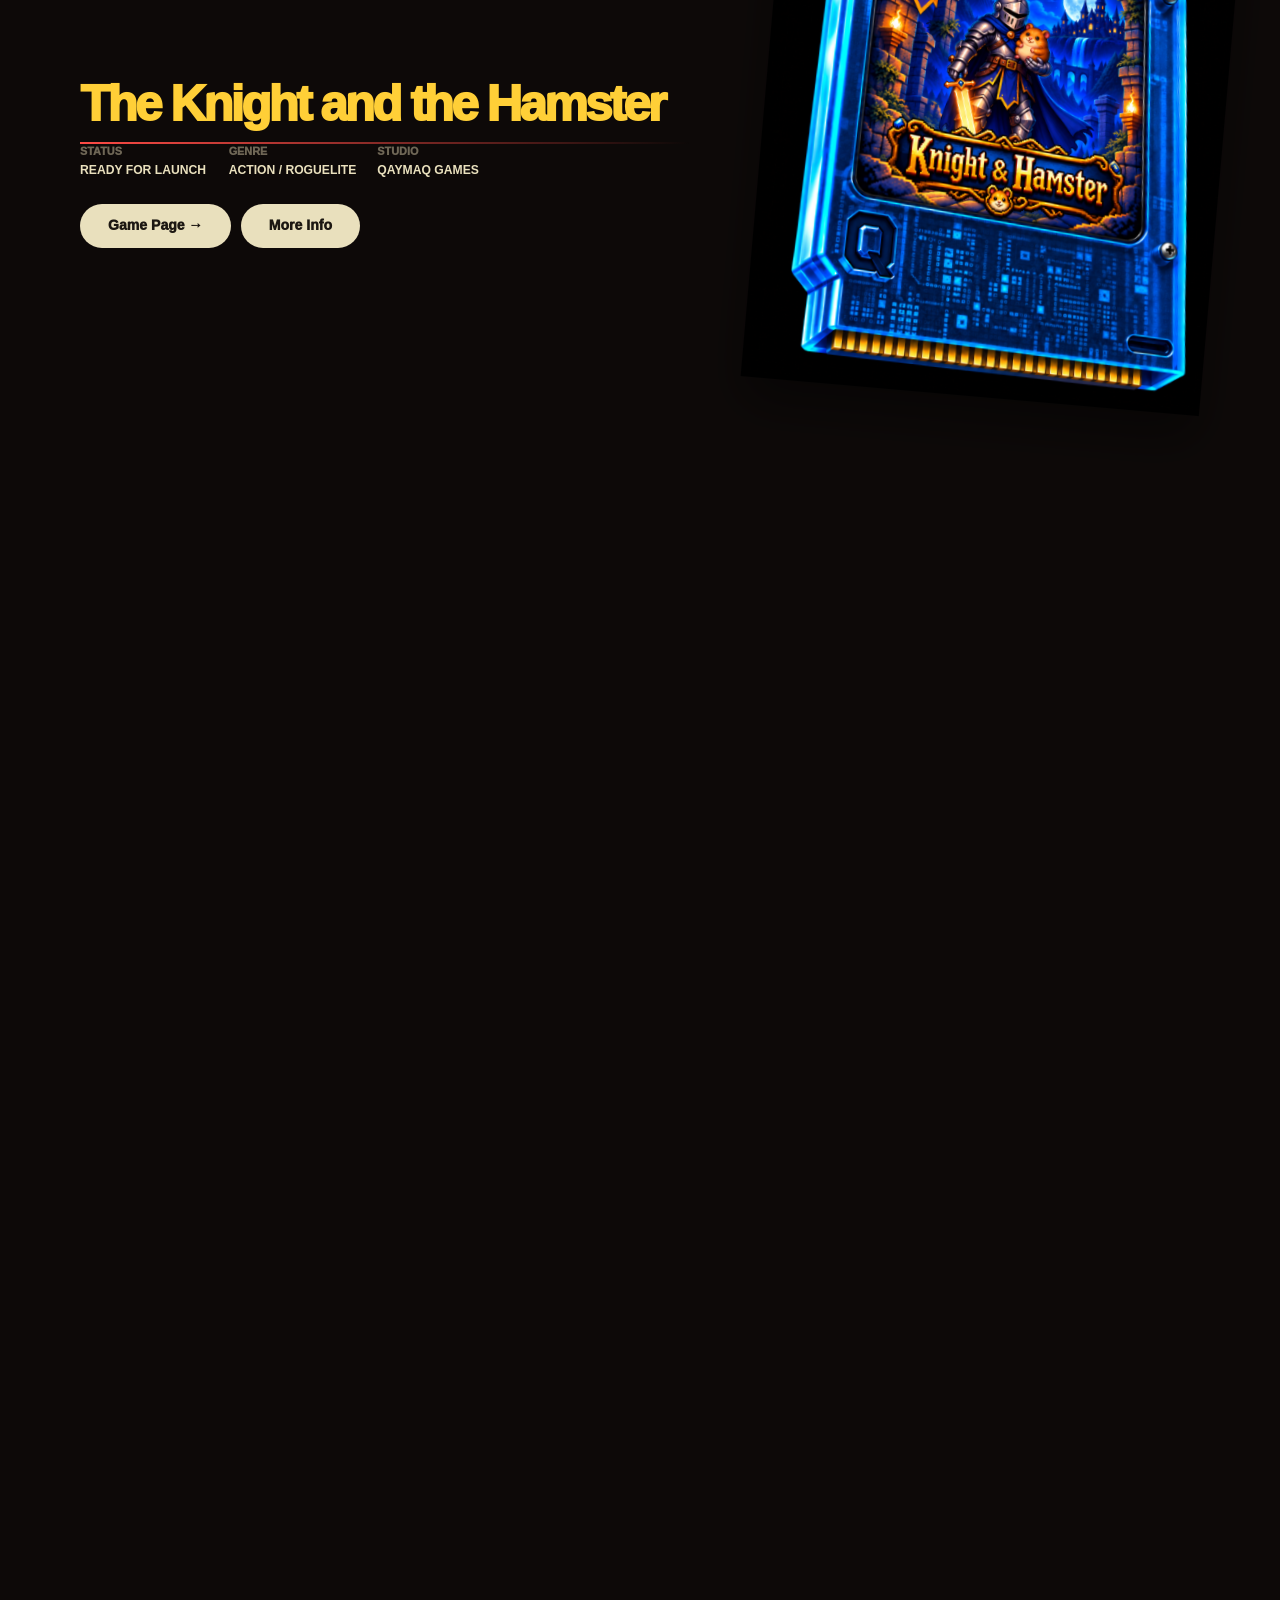
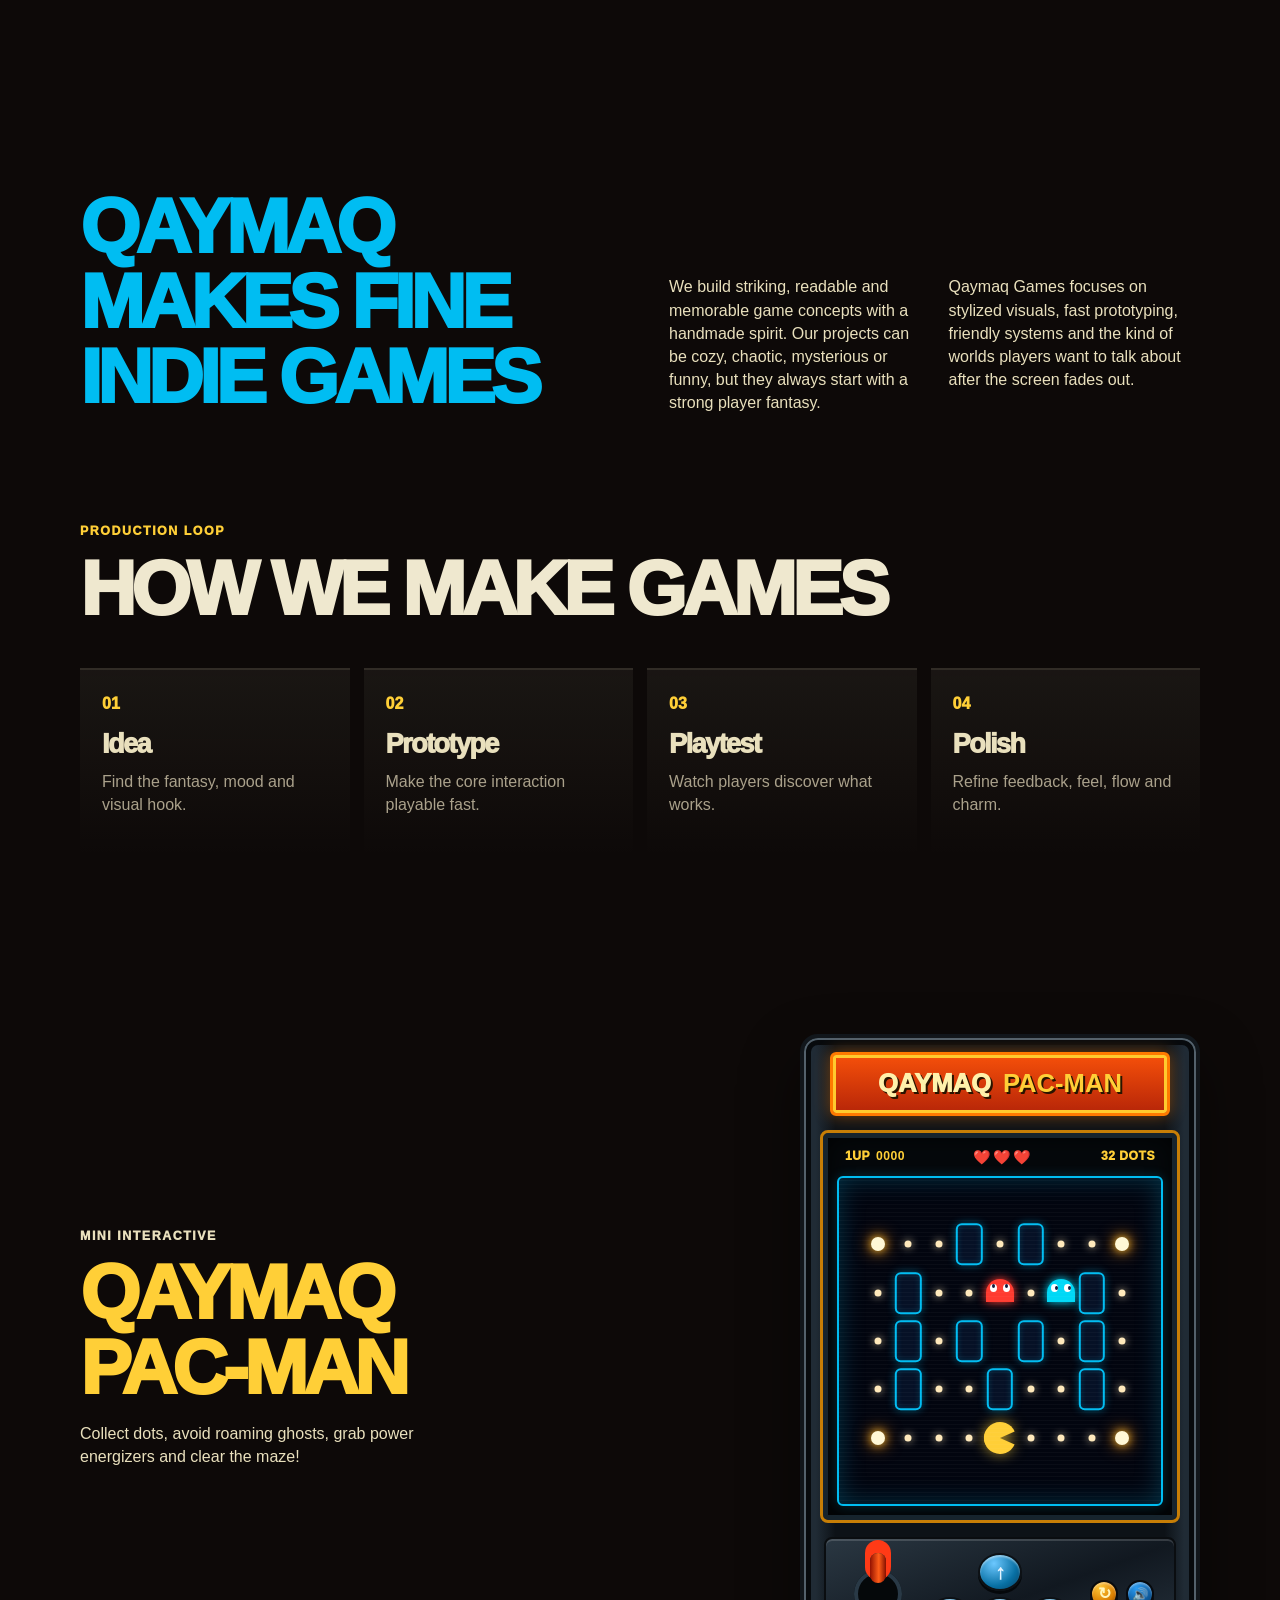
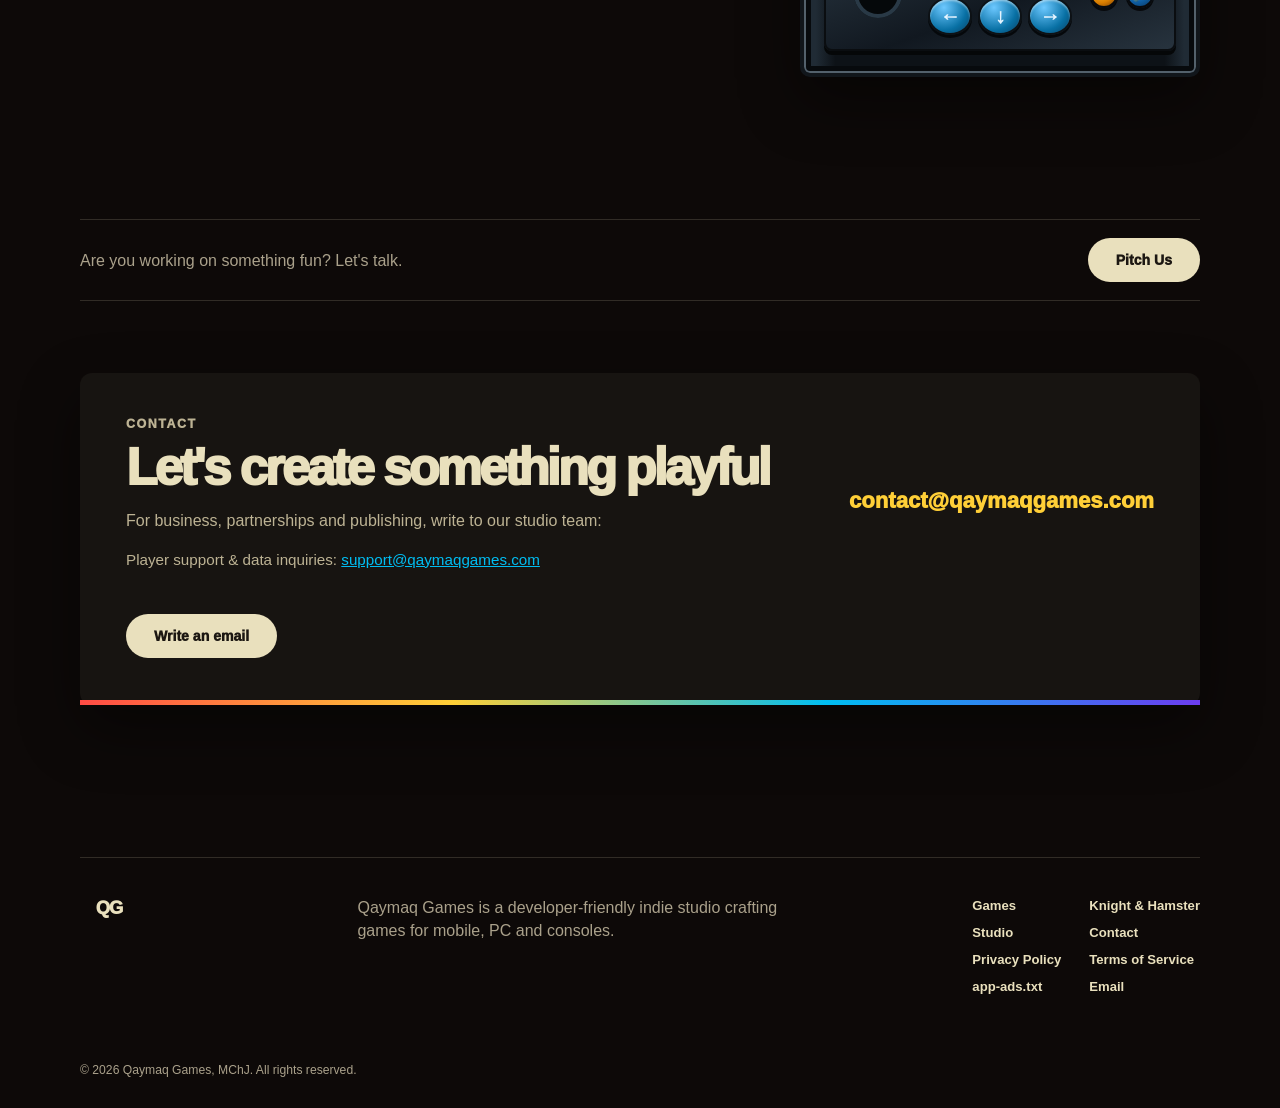
==== commit f8b2bf7c: "feat: release Knight & Hamster game page, app-ads.txt, and official floppy disk" ====
--- a/index.html
+++ b/index.html
@@ -115,21 +115,21 @@
         </article>
 
         <article class="game-feature reverse reveal">
-          <div class="floppy floppy-red coming-soon-floppy" aria-label="The Knight and the Hamster, coming soon">
-            <div class="floppy-screen lab-label"><span></span><span></span><span></span></div>
-            <span class="floppy-slot"></span>
-            <span class="floppy-ribs"></span>
-            <div class="coming-soon-badge"><span class="mini-lock" aria-hidden="true"></span><strong>Coming Soon</strong></div>
-          </div>
+          <a class="floppy floppy-custom" href="/knight-hamster" target="_blank" rel="noopener noreferrer" aria-label="The Knight and the Hamster — Open game page in new tab" title="Open The Knight and the Hamster game page in new tab">
+            <img src="assets/knight-hamster-floppy.png" alt="The Knight and the Hamster diskette" width="450" height="450">
+          </a>
           <div class="game-copy">
             <h3>The Knight and the Hamster</h3>
             <div class="accent-line red"></div>
             <dl class="game-meta">
-              <div><dt>Status</dt><dd>In Dev</dd></div>
+              <div><dt>Status</dt><dd>Ready for Launch</dd></div>
               <div><dt>Genre</dt><dd>Action / Roguelite</dd></div>
               <div><dt>Studio</dt><dd>Qaymaq Games</dd></div>
             </dl>
-            <button class="btn btn-light" type="button" data-open-modal="knight-and-hamster">More Info</button>
+            <div style="display: flex; gap: 10px; flex-wrap: wrap; margin-top: 14px;">
+              <a class="btn btn-primary" href="/knight-hamster">Game Page →</a>
+              <button class="btn btn-light" type="button" data-open-modal="knight-and-hamster">More Info</button>
+            </div>
           </div>
         </article>
 
@@ -169,10 +169,14 @@
             <h3>Doom's Day</h3>
             <p>by Qaymaq Games <span>Featured</span></p>
           </article>
-          <article class="browse-card art-lab is-locked reveal">
-            <div><span></span><span></span><span></span></div>
-            <h3>The Knight & the Hamster</h3>
-            <p>by Qaymaq Games <span>In Development</span></p>
+          <article class="browse-card reveal">
+            <a href="/knight-hamster" target="_blank" rel="noopener noreferrer" style="text-decoration: none; color: inherit; display: block;">
+              <div class="browse-art browse-diskette">
+                <img class="diskette-preview" src="assets/knight-hamster-floppy.png" alt="The Knight and the Hamster diskette">
+              </div>
+              <h3>The Knight & the Hamster</h3>
+              <p>by Qaymaq Games <span>Ready for Launch</span></p>
+            </a>
           </article>
           <article class="browse-card art-paint is-locked reveal">
             <div><span></span><span></span><span></span></div>
@@ -271,6 +275,7 @@
       <p>Qaymaq Games is a developer-friendly indie studio crafting games for mobile, PC and consoles.</p>
       <div class="footer-links">
         <a href="#games">Games</a>
+        <a href="/knight-hamster">Knight & Hamster</a>
         <a href="#about">Studio</a>
         <a href="#contact">Contact</a>
         <a href="privacy-policy.html">Privacy Policy</a>
@@ -284,15 +289,14 @@
 
   <div class="modal-backdrop" data-modal-backdrop hidden>
     <div class="modal" role="dialog" aria-modal="true" aria-labelledby="modal-title">
-      <button class="modal-close" type="button" data-close-modal aria-label="Close concept modal">&times;</button>
-      <div class="lock-scene" aria-hidden="true">
-        <div class="chain chain-left"><span></span><span></span><span></span><span></span></div>
-        <div class="chain chain-right"><span></span><span></span><span></span><span></span></div>
-        <div class="lock-body"><span class="lock-shackle"></span><span class="lock-keyhole"></span></div>
-      </div>
-      <p class="eyebrow">Qaymaq Games</p>
-      <h2 id="modal-title" data-modal-title>Coming Soon</h2>
-      <p class="modal-note" data-modal-note>This project is under lock. The next signal will arrive soon.</p>
+      <button class="modal-close" type="button" data-close-modal aria-label="Close modal">&times;</button>
+      <div data-modal-visual></div>
+      <p class="eyebrow" data-modal-eyebrow>Qaymaq Games</p>
+      <h2 id="modal-title" data-modal-title>The Knight and the Hamster</h2>
+      <div class="modal-subtitle" data-modal-subtitle hidden></div>
+      <div class="modal-tags" data-modal-tags></div>
+      <p class="modal-note" data-modal-note></p>
+      <div class="modal-actions" data-modal-action></div>
     </div>
   </div>
 
--- a/style.css
+++ b/style.css
@@ -364,6 +364,9 @@
 }
 
 .floppy {
+  display: block;
+  text-decoration: none;
+  cursor: pointer;
   position: relative;
   width: min(100%, 390px);
   aspect-ratio: 0.96;
@@ -671,7 +674,8 @@
 }
 
 .browse-card > img,
-.browse-card > div {
+.browse-card > div,
+.browse-card a > div {
   width: 100%;
   aspect-ratio: 1;
   overflow: hidden;
@@ -682,7 +686,8 @@
 }
 
 .browse-card:hover > img,
-.browse-card:hover > div {
+.browse-card:hover > div,
+.browse-card:hover a > div {
   transform: translateY(-6px);
   border-color: var(--cream);
 }
@@ -1446,13 +1451,72 @@
 
 .modal h2 {
   color: var(--yellow);
-  font-size: clamp(2rem, 5vw, 4rem);
+  font-size: clamp(1.8rem, 4vw, 3rem);
+  margin: 6px 0 10px;
+}
+
+.modal-subtitle {
+  color: var(--red);
+  font-size: 1.15rem;
+  font-weight: 700;
+  margin: -4px 0 12px;
 }
 
 .modal-note {
-  max-width: 340px;
-  margin: 12px auto 0;
-  color: var(--cream);
+  max-width: 440px;
+  margin: 14px auto 0;
+  color: var(--cream-dim);
+  font-size: 1rem;
+  line-height: 1.6;
+}
+
+.modal-game-icon {
+  width: 96px;
+  height: 96px;
+  border-radius: 22px;
+  object-fit: cover;
+  border: 2px solid rgba(255, 207, 55, 0.4);
+  box-shadow: 0 14px 34px rgba(255, 75, 69, 0.35);
+  margin: 0 auto 16px;
+  display: block;
+  animation: modalIconPop 0.35s cubic-bezier(0.175, 0.885, 0.32, 1.275);
+}
+
+@keyframes modalIconPop {
+  0% { transform: scale(0.7); opacity: 0; }
+  100% { transform: scale(1); opacity: 1; }
+}
+
+.modal-tags {
+  display: flex;
+  justify-content: center;
+  gap: 8px;
+  flex-wrap: wrap;
+  margin: 10px 0 14px;
+}
+
+.modal-tag {
+  font-size: 0.8rem;
+  font-weight: 600;
+  padding: 4px 12px;
+  border-radius: 999px;
+  background: rgba(255, 207, 55, 0.12);
+  color: var(--yellow);
+  border: 1px solid rgba(255, 207, 55, 0.3);
+}
+
+.modal-tag.cyan {
+  background: rgba(0, 189, 242, 0.12);
+  color: var(--cyan);
+  border-color: rgba(0, 189, 242, 0.3);
+}
+
+.modal-actions {
+  margin-top: 24px;
+  display: flex;
+  justify-content: center;
+  gap: 12px;
+  flex-wrap: wrap;
 }
 
 .lock-scene {
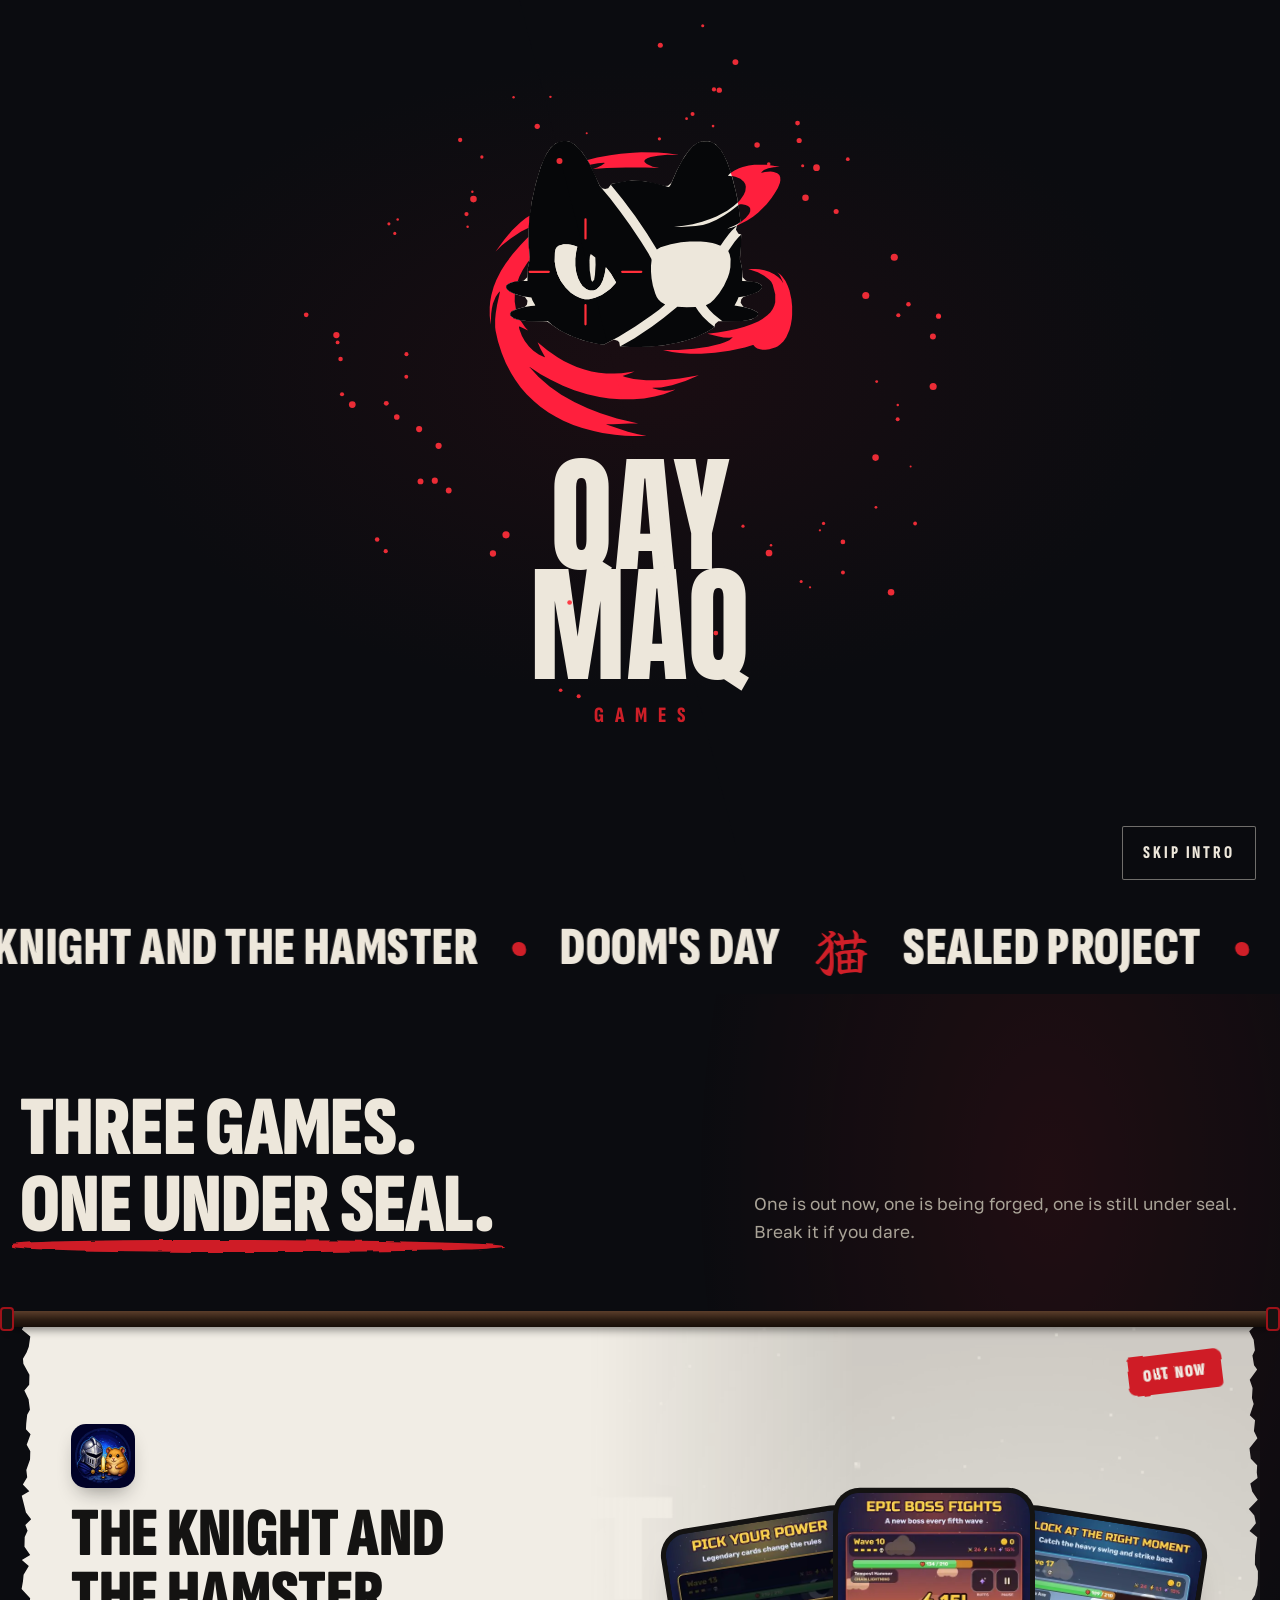
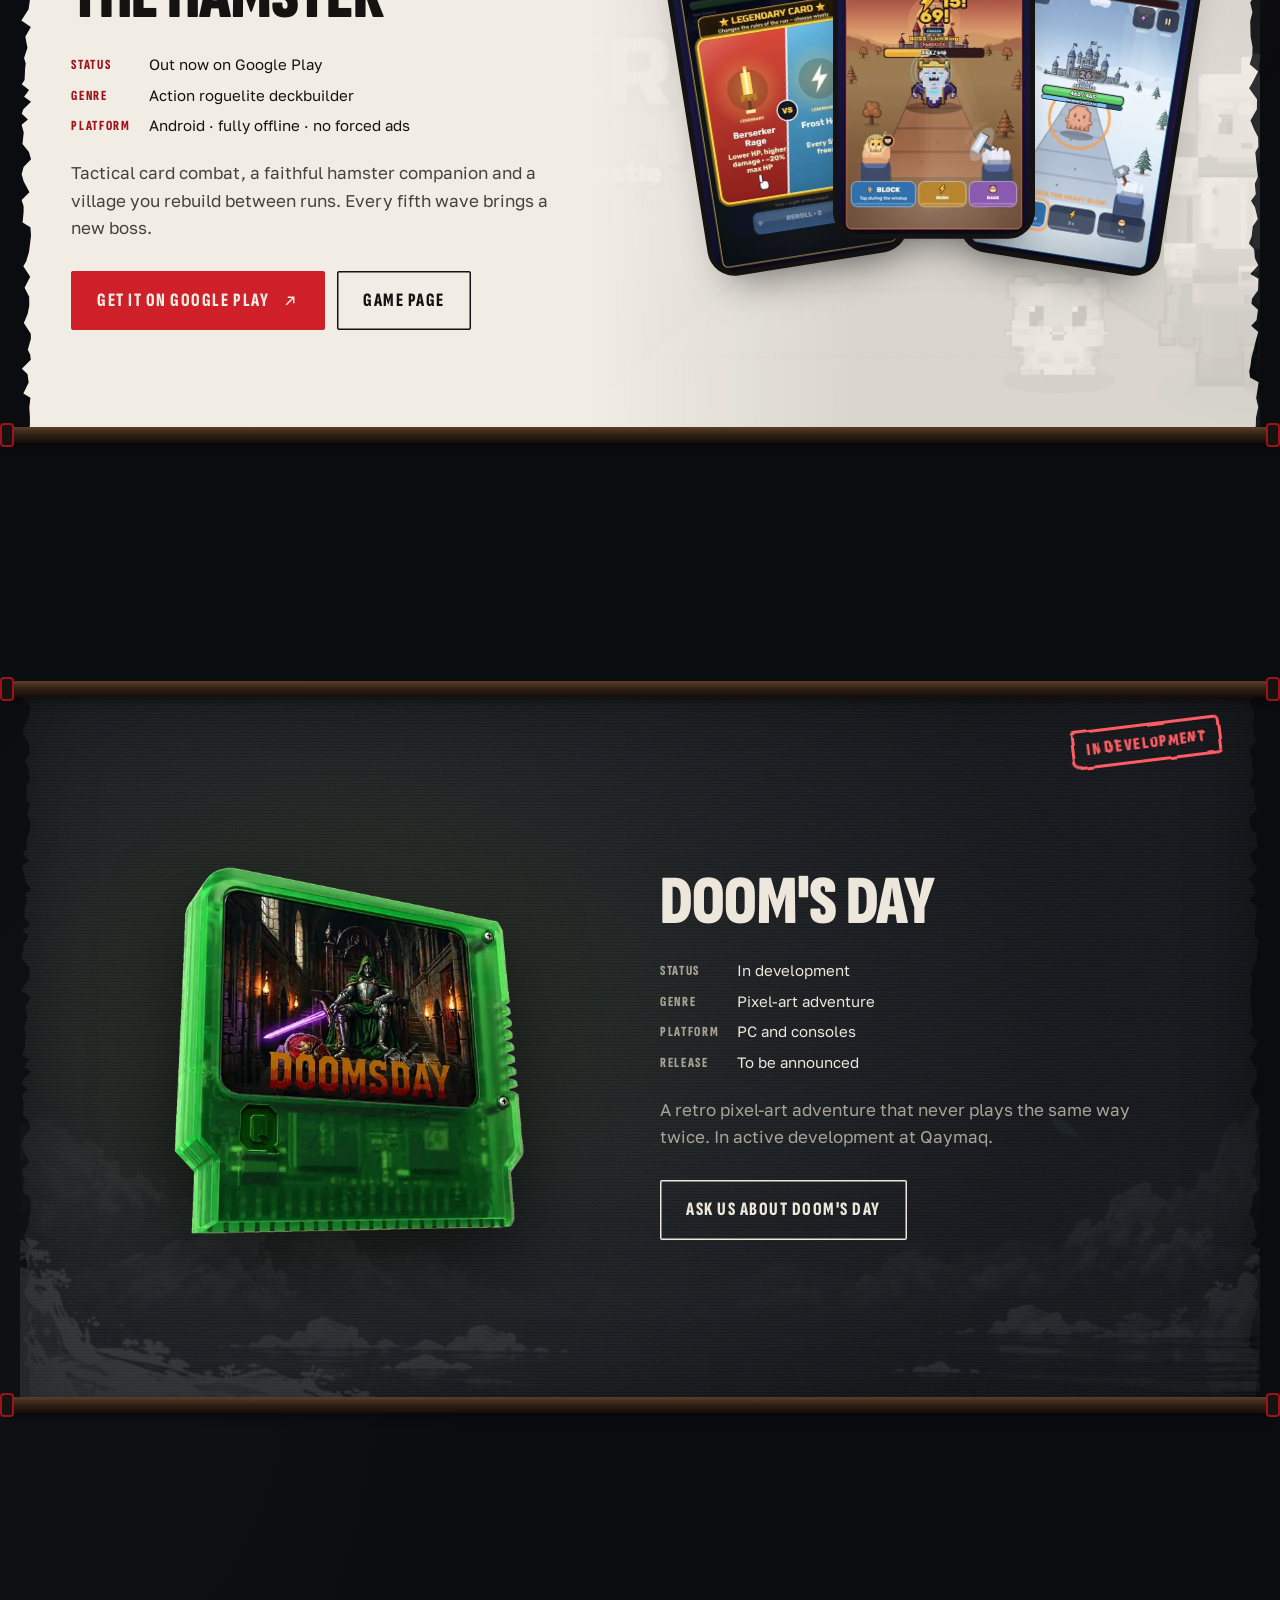
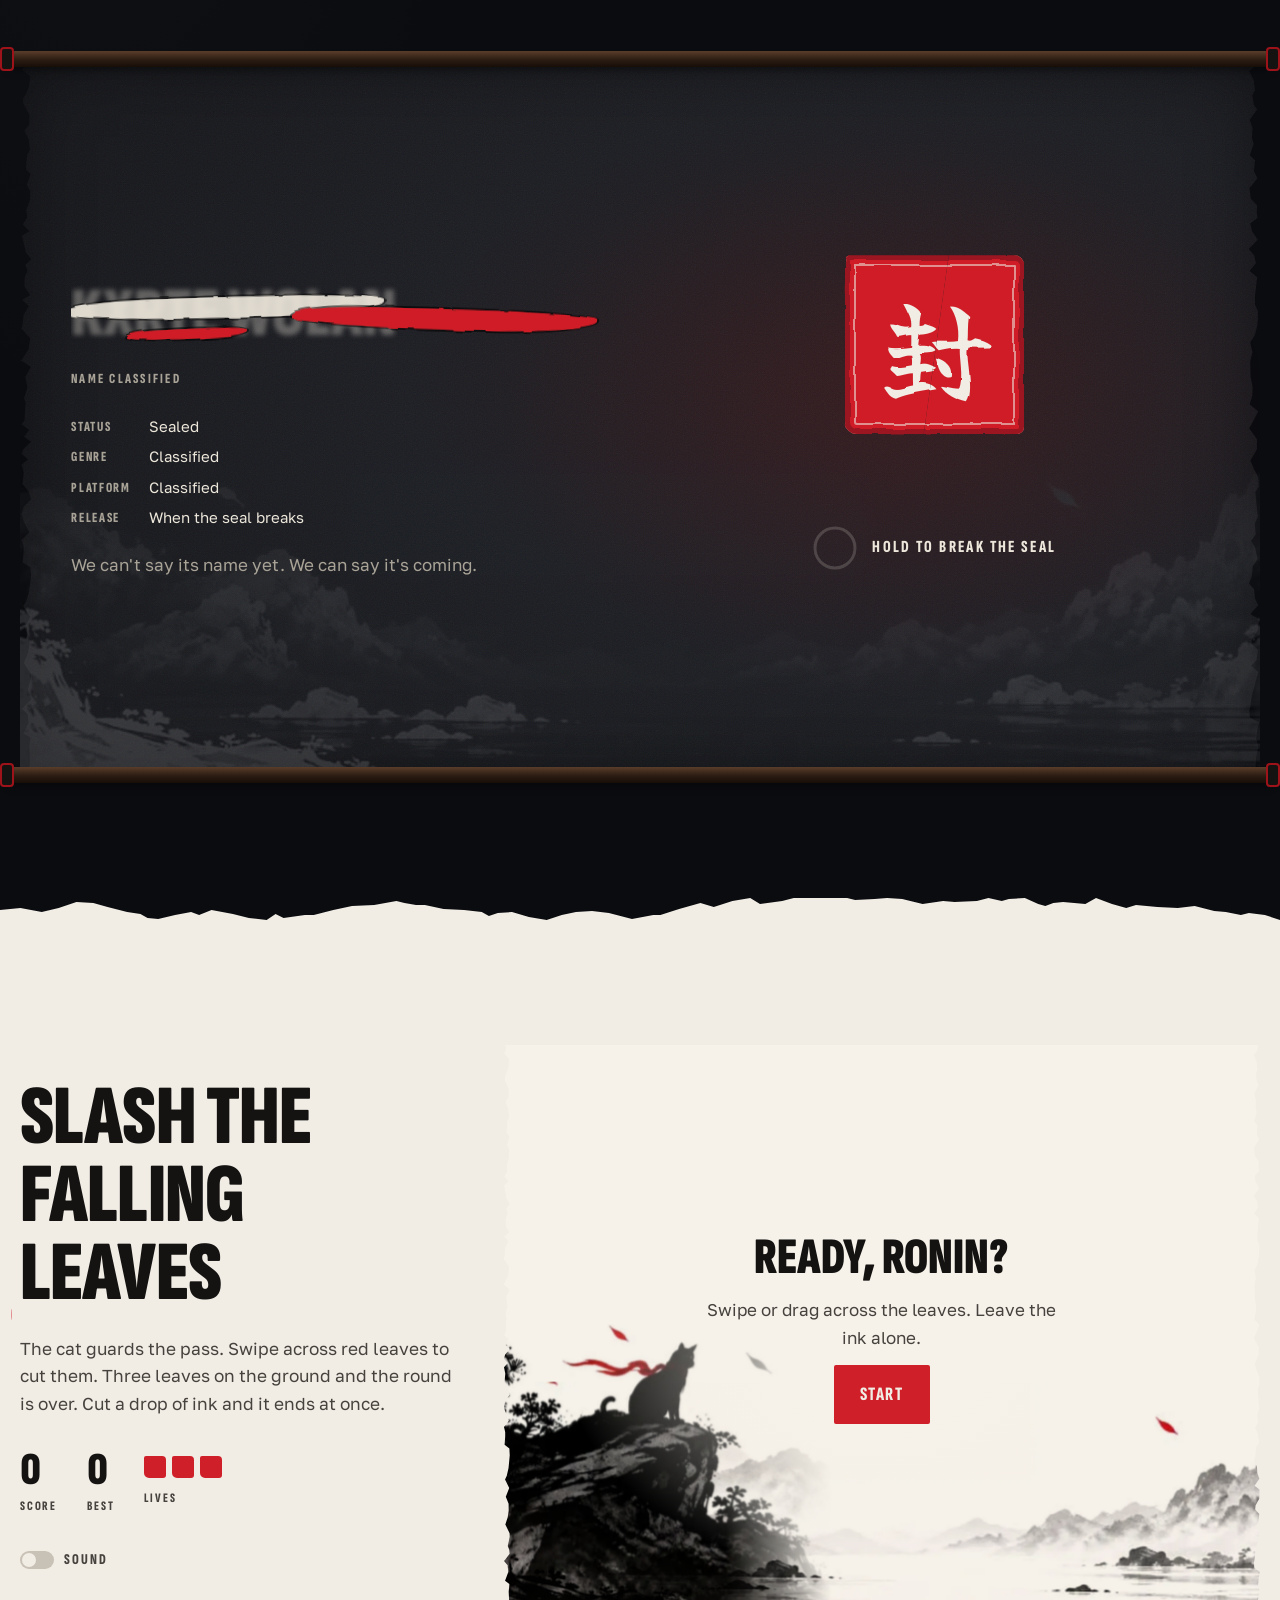
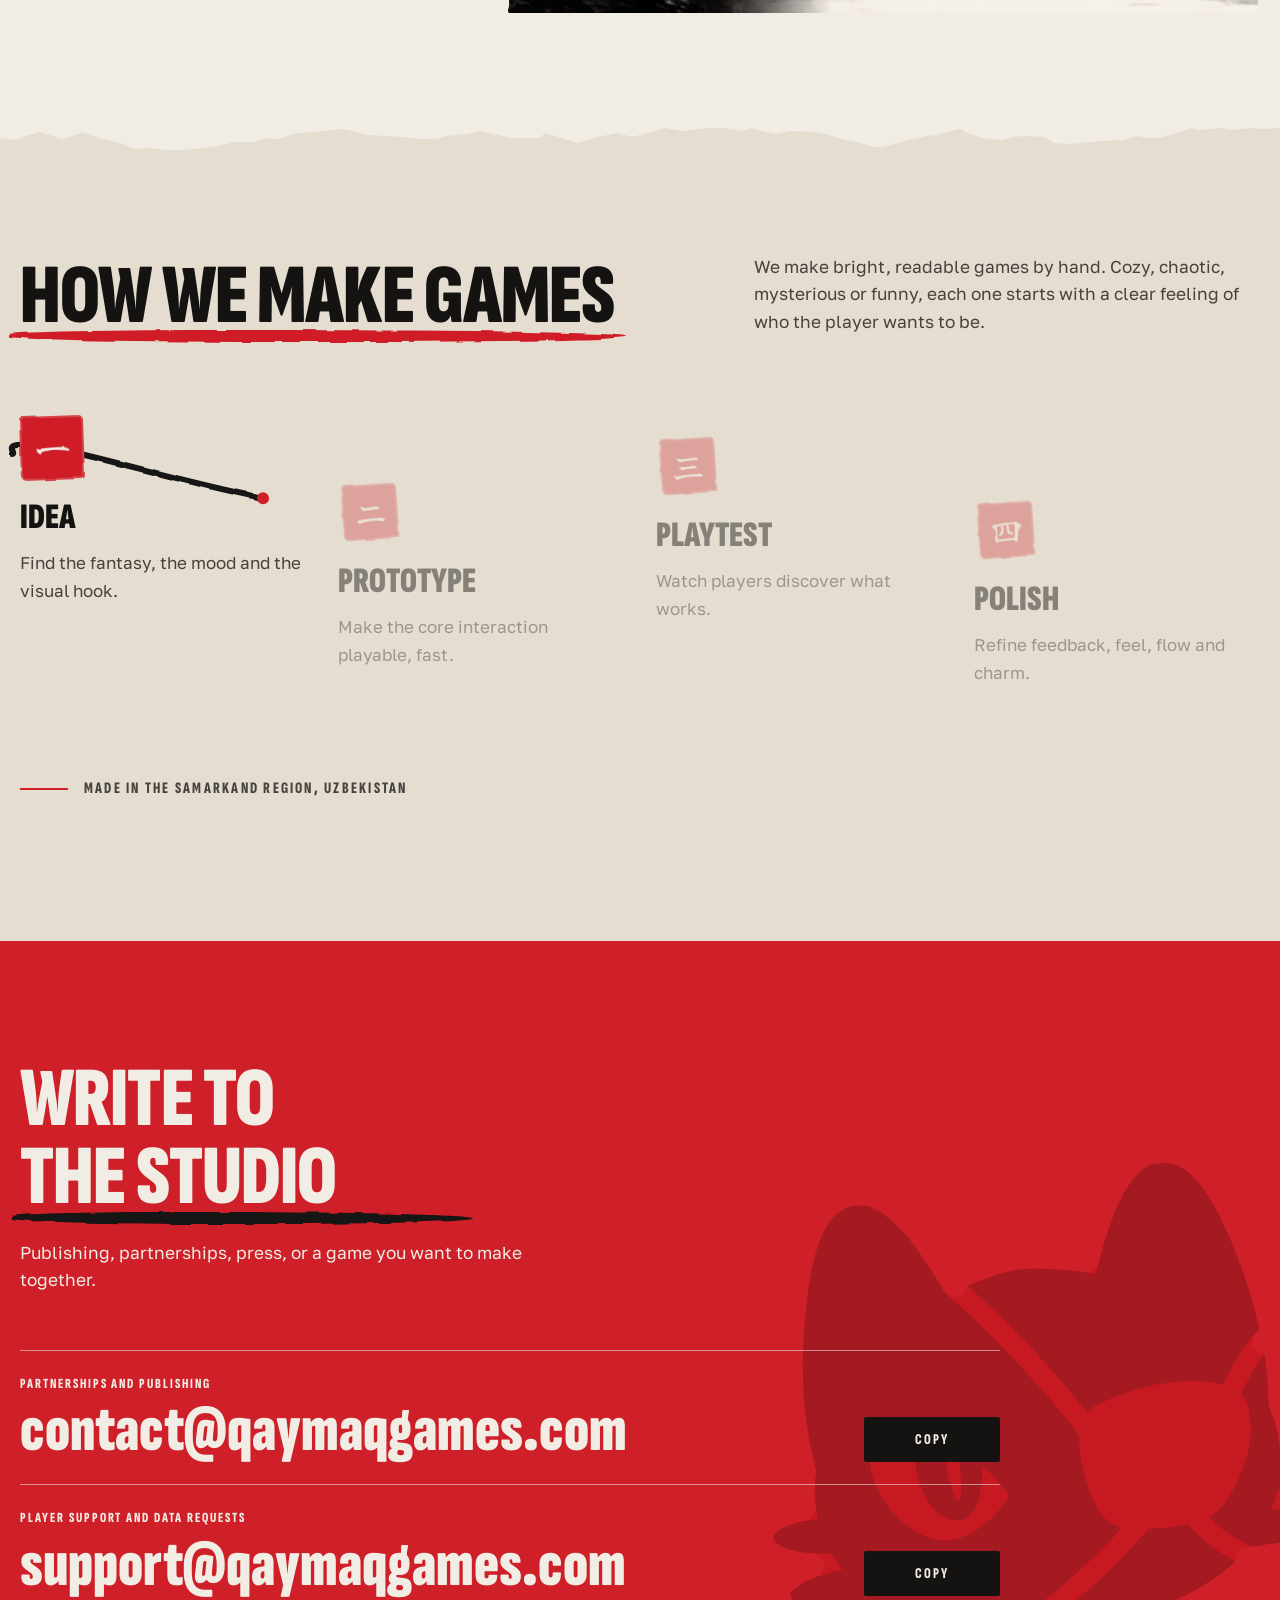
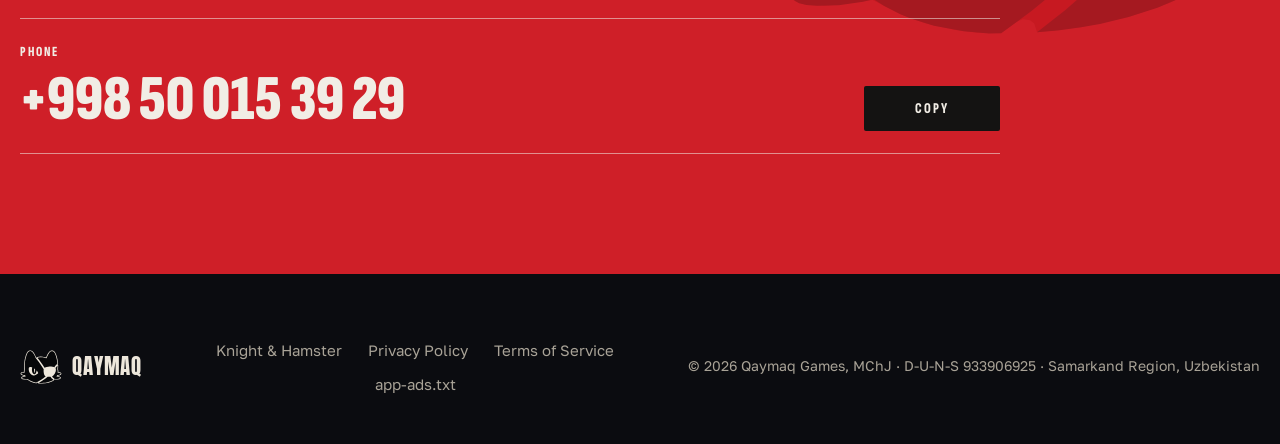
==== commit 4fce5112: "feat(site): ship the sumi-e redesign as the home page - index.html rebuilt from the approved prototy" ====
--- a/index.html
+++ b/index.html
@@ -2,27 +2,29 @@
 <html lang="en">
 <head>
   <meta charset="UTF-8">
-  <meta name="viewport" content="width=device-width, initial-scale=1.0">
-  <meta name="description" content="Qaymaq Games is an indie game studio crafting bold, playful and memorable games for mobile, PC and console.">
-  <title>Qaymaq Games | Indie Game Studio</title>
-  <link rel="icon" href="favicon.svg" type="image/svg+xml">
+  <meta name="viewport" content="width=device-width, initial-scale=1, viewport-fit=cover">
+  <title>Qaymaq Games | Indie Game Studio from Samarkand</title>
+  <meta name="description" content="Qaymaq Games is an indie game studio from the Samarkand Region, Uzbekistan. Play The Knight and the Hamster on Google Play, follow Doom's Day, and try to break the seal on our next game.">
+  <meta name="theme-color" content="#f1ede5">
+  <link rel="icon" href="/favicon.svg" type="image/svg+xml">
+  <link rel="icon" href="/favicon.ico" sizes="48x48">
+  <link rel="apple-touch-icon" href="/apple-touch-icon.png">
+  <link rel="manifest" href="/site.webmanifest">
   <link rel="canonical" href="https://www.qaymaqgames.com/">
 
-  <!-- Open Graph / Social Media -->
   <meta property="og:type" content="website">
+  <meta property="og:site_name" content="Qaymaq Games">
   <meta property="og:url" content="https://www.qaymaqgames.com/">
-  <meta property="og:title" content="Qaymaq Games | Indie Game Studio">
-  <meta property="og:description" content="Crafting bold, playful and memorable game concepts with a handmade spirit.">
-  <meta property="og:image" content="https://www.qaymaqgames.com/assets/основа%20копия.png">
-
-  <!-- Twitter Cards -->
+  <meta property="og:title" content="Qaymaq Games | Indie Game Studio from Samarkand">
+  <meta property="og:description" content="Small ideas, big worlds. Indie games for mobile and PC from the Samarkand Region, Uzbekistan.">
+  <meta property="og:image" content="https://www.qaymaqgames.com/assets/site/og-image.jpg">
+  <meta property="og:image:width" content="1200">
+  <meta property="og:image:height" content="630">
   <meta name="twitter:card" content="summary_large_image">
-  <meta name="twitter:url" content="https://www.qaymaqgames.com/">
-  <meta name="twitter:title" content="Qaymaq Games | Indie Game Studio">
-  <meta name="twitter:description" content="Crafting bold, playful and memorable game concepts with a handmade spirit.">
-  <meta name="twitter:image" content="https://www.qaymaqgames.com/assets/основа%20копия.png">
-
-  <!-- Schema.org Organization Structured Data -->
+  <meta name="twitter:title" content="Qaymaq Games | Indie Game Studio from Samarkand">
+  <meta name="twitter:description" content="Small ideas, big worlds. Indie games for mobile and PC from the Samarkand Region, Uzbekistan.">
+  <meta name="twitter:image" content="https://www.qaymaqgames.com/assets/site/og-image.jpg">
+
   <script type="application/ld+json">
   {
     "@context": "https://schema.org",
@@ -31,6 +33,7 @@
     "legalName": "Qaymaq Games, MChJ",
     "url": "https://www.qaymaqgames.com",
     "logo": "https://www.qaymaqgames.com/favicon.svg",
+    "duns": "933906925",
     "contactPoint": {
       "@type": "ContactPoint",
       "telephone": "+998-500153929",
@@ -46,260 +49,282 @@
     }
   }
   </script>
-  <link rel="stylesheet" href="style.css">
+
+  <link rel="preconnect" href="https://fonts.googleapis.com">
+  <link rel="preconnect" href="https://fonts.gstatic.com" crossorigin>
+  <link rel="stylesheet" href="https://fonts.googleapis.com/css2?family=Anton&family=Golos+Text:wght@400;500;600&family=Sofia+Sans+Extra+Condensed:wght@700;800;900&display=swap">
+  <link rel="stylesheet" href="https://fonts.googleapis.com/css2?family=Yuji+Boku&text=%E7%8C%AB%E5%B0%81%E4%B8%80%E4%BA%8C%E4%B8%89%E5%9B%9B%E5%A2%A8%E5%87%BA%E9%8D%9B&display=swap">
+  <link rel="stylesheet" href="/css/site.css">
 </head>
 <body>
-  <header class="site-header" id="home">
-    <nav class="nav container" aria-label="Primary navigation">
-      <a class="brand" href="#home" aria-label="Qaymaq Games home">
-        <span class="brand-mark">QG</span>
-      </a>
-
-      <button class="menu-toggle" type="button" aria-label="Open navigation menu" aria-expanded="false">
-        <span></span>
-        <span></span>
-        <span></span>
-      </button>
-
-      <div class="nav-panel" data-nav-panel>
-        <ul class="nav-links">
-          <li><a href="#games">Games</a></li>
-          <li><a href="#about">Studio</a></li>
-          <li><a href="#browse">Browse</a></li>
-          <li><a href="#mini-interactive">Play</a></li>
-          <li><a href="#contact">Contact</a></li>
-        </ul>
-        <a class="btn btn-small btn-primary" href="#contact">Pitch Us</a>
-      </div>
-    </nav>
-  </header>
-
-  <main>
-    <section class="hero" aria-labelledby="hero-title">
-      <div class="hero-poster hero-brand reveal">
-        <div class="hero-title-lockup">
-          <h1 id="hero-title">Qaymaq Games</h1>
-        </div>
-      </div>
-
-      <div class="container hero-info reveal">
-        <div>
-          <h2>Qaymaq Games</h2>
-          <p>An indie game studio crafting playful, emotional and memorable worlds for PC and console.</p>
-        </div>
-        <a class="btn btn-primary" href="#games">More Info</a>
-      </div>
-    </section>
-
-    <section class="game-lineup section" id="games" aria-labelledby="games-title">
-      <div class="container">
-        <div class="section-kicker reveal">
-          <p class="eyebrow">Selected projects</p>
-          <h2 id="games-title">Games on the shelf</h2>
-        </div>
-
-        <article class="game-feature reveal">
-          <div class="floppy floppy-custom">
-            <img src="assets/основа копия.png" alt="Green Qaymaq Games diskette with Doom's Day artwork">
-          </div>
-          <div class="game-copy">
-            <h3>Doom's Day</h3>
-            <div class="accent-line"></div>
-            <dl class="game-meta">
-              <div><dt>Release</dt><dd>TBA</dd></div>
-              <div><dt>Genre</dt><dd>Pixel Art Adventure</dd></div>
-              <div><dt>Studio</dt><dd>Qaymaq Games</dd></div>
-            </dl>
-            <button class="btn btn-light" type="button" data-open-modal="age-of-doom">More Info</button>
+<svg width="0" height="0" style="position:absolute" aria-hidden="true">
+  <defs>
+    <filter id="rough" x="-10%" y="-10%" width="120%" height="120%">
+      <feTurbulence type="fractalNoise" baseFrequency=".045" numOctaves="2" seed="7" result="t"/>
+      <feDisplacementMap in="SourceGraphic" in2="t" scale="4"/>
+    </filter>
+    <filter id="inkedge" x="-20%" y="-20%" width="140%" height="140%">
+      <feTurbulence type="fractalNoise" baseFrequency=".03 .06" numOctaves="3" seed="3" result="t"/>
+      <feDisplacementMap in="SourceGraphic" in2="t" scale="14"/>
+    </filter>
+    <symbol id="qg" viewBox="76 58 368 300">
+      <path fill="var(--qg-base, #f1ede5)" style="stroke: var(--qg-base, #f1ede5); stroke-width: var(--qg-rim, 0px); stroke-linejoin: round" d="M146.8 76.8 140.8 85.5 133.2 102.5 126.8 123.8 120.8 150.5 116.5 188.5 116.5 207.8 118.2 228.5 115.5 240.0 114.5 253.0 109.8 258.0 93.0 260.5 88.2 262.8 86.0 265.5 86.5 268.5 89.2 271.5 98.0 276.0 111.5 280.0 115.0 285.2 114.2 290.2 111.5 293.2 98.0 297.5 92.0 301.2 91.5 304.2 94.0 307.5 100.5 310.5 112.0 312.8 141.8 313.2 157.8 324.5 172.2 332.2 190.2 339.0 203.5 342.5 218.5 345.0 230.2 338.8 233.2 338.2 237.5 339.5 239.8 341.8 240.8 347.5 268.5 348.2 298.8 346.0 324.8 341.0 342.0 335.5 359.2 327.5 369.2 321.2 370.2 316.8 374.5 313.0 408.0 312.8 420.2 310.2 427.8 305.8 428.5 302.2 427.2 300.5 420.8 297.0 408.5 293.2 405.0 288.0 405.8 283.0 408.5 280.0 428.5 273.0 433.0 269.2 434.0 265.5 432.8 263.5 427.8 260.8 412.2 258.0 407.5 253.0 406.5 239.2 404.0 229.2 405.8 195.0 402.2 194.0 398.8 188.8 399.5 184.0 404.8 179.2 400.0 143.5 393.5 117.0 386.2 95.8 379.2 82.0 371.2 72.8 364.0 68.8 354.0 67.8 348.0 69.5 341.5 73.8 334.2 81.2 328.0 90.0 318.0 108.2 310.8 124.8 306.2 128.8 301.5 129.0 274.0 122.5 257.0 121.5 229.0 126.5 224.8 132.0 220.5 133.2 216.2 132.0 213.5 129.2 197.0 94.8 189.2 83.0 180.0 73.2 172.2 68.8 163.5 67.8 153.8 70.8Z"/>
+      <path fill="currentColor" fill-rule="evenodd" d="M369.5 320.8 361.8 314.8 353.2 306.5 347.5 299.5 343.8 293.8 331.5 294.0 318.8 293.2 300.0 308.8 284.0 320.5 260.5 336.0 240.8 347.5 253.8 348.2 268.5 348.2 280.5 347.8 298.8 346.0 317.5 342.8 331.0 339.2 345.8 334.0 359.2 327.5 364.8 324.2Z M405.8 195.0 402.0 198.8 396.8 205.0 388.2 217.0 388.2 218.0 390.0 221.8 391.2 228.5 391.0 239.5 389.5 247.0 387.5 253.2 382.2 264.8 375.8 275.0 368.8 283.5 363.5 288.2 357.5 291.2 362.2 297.5 368.2 303.5 380.5 313.2 402.0 313.2 413.0 312.0 422.2 309.5 426.0 307.5 427.8 305.8 428.5 304.2 428.5 302.2 427.2 300.5 420.8 297.0 410.5 294.0 396.5 291.8 400.2 284.8 402.0 280.5 412.8 278.8 423.2 275.5 428.5 273.0 431.0 271.2 433.0 269.2 434.0 267.0 434.0 265.5 432.8 263.5 431.0 262.2 427.0 260.5 418.2 258.8 407.0 258.2 407.0 243.0 405.8 235.2 404.0 229.2 404.0 224.5 405.5 210.0Z M368.0 70.5 364.8 69.0 360.8 68.0 352.5 68.0 348.0 69.5 345.2 71.0 339.5 75.5 333.2 82.5 325.2 94.5 318.0 108.2 309.5 127.8 307.8 130.2 306.5 130.5 297.0 127.5 284.8 124.5 274.0 122.5 265.0 121.5 257.0 121.5 249.8 122.2 236.2 124.8 228.0 127.0 244.2 147.0 261.5 170.2 277.2 193.2 291.0 215.5 296.0 212.5 309.8 208.5 323.8 205.8 335.8 204.5 350.8 204.5 358.2 205.2 366.5 206.8 371.2 208.0 376.5 210.0 377.8 210.0 384.5 200.0 390.8 192.2 399.2 183.5 404.8 179.2 403.2 163.2 400.0 143.5 394.8 121.5 390.0 105.8 384.5 91.8 379.2 82.0 374.2 75.5Z M160.2 68.2 156.2 69.5 150.2 73.2 145.8 78.0 140.8 85.5 137.2 92.5 133.2 102.5 129.2 114.8 124.8 131.8 119.5 158.0 117.0 179.8 116.5 188.5 116.5 207.8 118.2 228.5 116.5 234.8 115.0 244.0 115.0 258.5 104.2 258.5 95.8 259.8 92.2 260.8 89.0 262.2 87.0 263.8 86.0 265.5 86.0 267.2 87.0 269.2 89.2 271.5 95.5 275.0 102.5 277.5 108.2 279.0 120.2 280.8 122.0 285.0 125.5 291.5 124.8 292.0 119.5 292.2 110.5 293.8 101.2 296.2 98.0 297.5 93.0 300.2 91.5 302.0 91.5 304.2 92.2 305.8 96.0 308.8 100.5 310.5 107.0 312.0 120.5 313.5 135.8 313.5 142.5 312.8 148.5 318.0 157.8 324.5 163.8 328.0 177.5 334.5 195.5 340.5 210.8 344.0 218.5 345.0 239.0 334.0 261.5 320.2 283.8 305.0 294.0 297.2 302.2 290.2 296.5 286.8 292.8 283.0 290.8 280.0 288.8 275.5 285.5 264.8 283.8 254.8 283.0 245.5 283.0 237.5 283.8 230.2 283.5 228.5 279.5 221.0 269.5 204.8 254.8 182.8 241.2 164.0 227.2 145.8 213.2 129.0 205.8 111.8 199.2 98.8 194.8 91.0 187.2 80.5 180.0 73.2 173.5 69.2 167.8 67.8 163.5 67.8ZM153.8 213.8 155.0 212.0 157.2 210.2 164.2 208.5 170.8 208.5 178.5 210.0 182.8 211.8 181.2 218.0 180.0 227.8 180.0 237.5 181.2 246.5 183.5 254.2 186.5 260.5 189.8 265.0 194.8 269.2 197.2 270.5 200.0 271.2 204.8 271.2 208.5 269.8 212.5 266.2 214.8 263.0 217.5 257.2 220.0 248.8 221.5 239.8 223.8 242.0 228.5 248.5 235.5 260.2 234.0 262.5 227.8 268.8 222.8 272.8 215.8 277.2 206.8 281.2 198.8 283.0 193.0 283.0 186.8 281.5 180.2 278.5 174.0 274.2 166.8 267.2 160.2 258.2 156.0 249.5 153.5 241.5 152.0 231.8 152.2 219.5 153.0 215.5Z"/>
+      <path fill="var(--qg-base, #f1ede5)" d="M201.0 221.5 207.2 226.2 207.5 236.2 206.8 249.8 205.8 256.0 203.8 259.5 202.2 258.2 201.5 256.5 199.5 243.5 199.2 230.5 199.8 225.0Z"/>
+    </symbol>
+  </defs>
+</svg>
+<div class="grain" aria-hidden="true"></div>
+
+<header class="site-header" data-tone="paper">
+  <nav class="nav wrap" aria-label="Primary">
+    <a class="brand" href="#top" aria-label="Qaymaq Games, home">
+      <svg aria-hidden="true"><use href="#qg"/></svg>
+      <span class="brand-word">QAYMAQ</span>
+    </a>
+    <ul class="nav-links">
+      <li><a href="#games" data-i18n="nav.games">Games</a></li>
+      <li><a href="#play" data-i18n="nav.play">Play</a></li>
+      <li><a href="#studio" data-i18n="nav.studio">Studio</a></li>
+      <li><a href="#contact" data-i18n="nav.contact">Write to us</a></li>
+    </ul>
+    <div class="lang" role="group" aria-label="Language">
+      <button type="button" data-lang="en" aria-pressed="true"><span>EN</span></button>
+      <button type="button" data-lang="ru" aria-pressed="false"><span>RU</span></button>
+    </div>
+    <button class="menu-btn" type="button" aria-expanded="false" aria-label="Menu"><span></span><span></span></button>
+  </nav>
+</header>
+
+<main id="top">
+  <section class="hero" aria-labelledby="hero-title">
+    <div class="layer l-sun" data-depth="0.25" aria-hidden="true"><canvas id="sun"></canvas></div>
+    <img class="layer plate l-range" data-depth="0.35" src="/assets/site/range.webp" alt="" aria-hidden="true">
+    <div class="mist m3" aria-hidden="true"></div>
+    <div class="birds" aria-hidden="true"><svg viewBox="0 0 120 50"><path d="M4 22q8-9 16 0q8-9 16 0" fill="none" stroke="currentColor" stroke-width="2.4" stroke-linecap="round"/><path d="M58 8q6-7 12 0q6-7 12 0" fill="none" stroke="currentColor" stroke-width="2" stroke-linecap="round"/><path d="M84 36q5-6 10 0q5-6 10 0" fill="none" stroke="currentColor" stroke-width="1.8" stroke-linecap="round"/></svg></div>
+    <div class="mist m1" aria-hidden="true"></div>
+    <img class="layer plate l-pagoda" data-depth="0.7" src="/assets/site/pagoda.webp" alt="" aria-hidden="true">
+    <img class="layer plate l-cliff" data-depth="0.9" src="/assets/site/cliff.webp" alt="" aria-hidden="true">
+    <img class="layer plate l-pine" data-depth="1.1" src="/assets/site/pine.webp" alt="" aria-hidden="true">
+    <div class="water" aria-hidden="true"></div>
+    <div class="mist m2" aria-hidden="true"></div>
+
+    <div class="hero-seal" aria-hidden="true"><span class="rule"></span><span class="seal">猫</span></div>
+    <div class="hero-tag" aria-hidden="true" data-i18n-html="hero.tag"><span>Small</span><span>Ideas</span><span>Big</span><span>Worlds</span></div>
+
+    <div class="hero-center">
+      <svg class="mark hero-mark" viewBox="0 0 520.0 425.0" role="img" aria-label="Qaymaq Games cat mark" style="--eye-x:193.9px;--eye-y:245.9px;--eye-top:208.5px;--hc-x:194.2px;--hc-y:206.5px">
+        <g class="m-spin"><g class="m-swirl" fill="var(--shu)"><path d="M51.0 167.8 46.8 171.5 42.0 178.0 39.8 183.2 38.5 189.5 38.8 197.5 40.8 205.0 43.5 211.0 50.0 220.5 42.5 227.2 39.0 232.0 36.8 236.5 35.0 244.0 35.2 251.8 37.5 260.0 41.0 267.5 47.5 277.2 54.0 285.0 65.2 296.0 75.5 304.5 85.8 312.0 94.5 317.8 106.5 324.8 120.5 331.5 129.8 334.5 129.8 335.0 124.0 334.5 117.5 334.8 113.0 336.2 111.8 338.0 112.2 340.8 113.8 343.0 117.8 347.0 127.5 354.0 145.0 363.5 161.2 370.2 171.8 373.5 187.2 377.5 214.8 383.5 201.5 378.8 186.0 371.5 171.8 363.2 160.2 355.2 150.5 347.2 140.8 337.8 131.8 327.0 122.5 313.8 111.8 313.0 102.2 311.2 95.5 308.8 91.8 305.5 91.0 303.2 91.2 302.0 94.0 299.2 102.8 295.5 111.5 293.5 108.8 287.8 105.2 278.5 98.0 276.2 91.5 273.2 89.2 271.8 86.8 269.2 85.8 267.2 86.0 264.8 88.5 262.2 93.8 260.0 99.5 259.0 96.5 241.0 95.8 232.0 95.5 220.8 96.0 210.0 97.2 199.2 101.2 180.8 96.8 174.2 91.5 169.0 86.0 165.2 79.2 162.5 74.2 161.5 65.2 161.8 57.0 164.2Z"/><path d="M504.0 221.5 498.8 215.0 493.0 209.2 487.8 205.0 482.8 201.8 477.8 199.2 470.0 196.8 465.2 196.0 459.2 196.0 453.0 197.2 446.2 200.5 440.8 205.8 438.0 210.5 436.8 214.8 436.5 222.0 437.2 226.0 440.5 234.0 447.0 243.0 455.5 251.0 465.8 258.2 461.8 260.5 458.0 264.8 456.0 269.8 455.5 274.5 457.2 280.8 460.5 286.2 464.2 291.0 471.2 297.8 464.5 297.8 461.2 298.5 455.2 301.0 450.0 304.2 442.2 310.5 435.8 317.0 427.2 327.2 421.8 332.8 414.2 338.2 406.5 342.5 395.8 346.8 390.8 347.5 384.0 347.5 378.8 346.8 370.0 346.8 363.5 347.8 353.2 350.8 342.2 355.5 332.5 360.5 321.0 364.5 307.5 367.2 280.5 370.8 274.2 372.0 264.5 374.8 300.8 369.2 330.0 363.8 355.8 358.0 383.0 350.8 406.5 343.2 429.2 334.5 447.0 326.2 466.5 315.0 479.5 305.5 491.5 294.2 495.8 289.2 500.8 282.2 506.2 271.8 508.2 266.2 509.8 260.2 510.8 252.5 510.8 246.0 510.2 241.0 508.8 233.8 507.0 228.2Z"/><path d="M419.8 92.8 419.5 83.8 418.5 79.0 416.5 73.2 411.5 64.0 404.8 55.5 395.8 47.2 389.5 42.8 384.0 39.5 377.8 36.5 370.8 34.0 360.0 32.0 353.0 32.2 347.2 33.8 342.5 36.2 338.8 39.8 336.8 42.5 334.2 48.0 332.8 55.2 332.5 61.2 332.0 61.8 316.2 64.0 297.2 68.5 280.8 74.2 268.2 80.5 277.5 76.2 287.2 73.5 296.5 72.2 305.5 72.2 313.2 73.2 320.5 75.0 327.5 77.5 334.5 80.8 340.2 74.5 343.0 72.2 348.5 69.0 354.0 67.5 359.0 67.5 362.0 68.0 368.0 70.2 372.5 73.5 376.5 77.8 380.0 82.8 383.5 89.0 386.2 95.5 393.2 97.2 397.5 99.2 400.0 101.0 403.0 104.0 405.5 107.5 409.2 115.2 413.5 110.0 417.0 103.5 418.5 99.2Z"/><path d="M91.0 143.0 78.5 134.8 70.5 131.0 63.2 129.0 56.0 128.8 51.8 129.8 47.0 132.2 43.2 135.8 40.2 140.0 37.2 146.5 35.2 153.2 33.8 161.2 32.8 172.5 32.8 185.5 34.2 202.8 34.2 189.5 36.2 178.8 38.0 173.5 40.8 167.5 46.5 159.0 52.8 152.8 56.0 150.2 60.8 147.2 67.2 144.2 73.0 142.5 80.0 141.5 86.2 141.8Z"/><path d="M411.5 116.2 413.0 117.5 415.0 120.8 416.8 126.2 417.5 133.5 417.0 140.2 415.5 146.5 414.0 150.5 409.0 159.2 403.8 165.2 404.0 167.8 418.0 157.8 427.5 148.8 432.8 141.5 434.5 137.2 435.0 134.5 434.2 129.5 432.8 126.8 429.5 123.5 423.0 119.8Z"/><path d="M130.5 110.2 124.8 112.5 120.8 115.2 115.5 121.2 112.2 127.5 110.0 134.2 108.5 141.2 104.8 170.8 108.2 162.0 112.8 153.5 118.5 145.0 122.8 140.2 126.5 123.8Z"/><path d="M219.0 384.8 239.2 389.8 256.8 392.2 267.2 393.0 283.5 393.0 296.8 392.0 275.8 392.0 258.8 390.8 239.0 388.2Z"/></g></g>
+        <g class="m-head">
+          <path fill="var(--paper)" d="M146.8 76.8 140.8 85.5 133.2 102.5 126.8 123.8 120.8 150.5 116.5 188.5 116.5 207.8 118.2 228.5 115.5 240.0 114.5 253.0 109.8 258.0 93.0 260.5 88.2 262.8 86.0 265.5 86.5 268.5 89.2 271.5 98.0 276.0 111.5 280.0 115.0 285.2 114.2 290.2 111.5 293.2 98.0 297.5 92.0 301.2 91.5 304.2 94.0 307.5 100.5 310.5 112.0 312.8 141.8 313.2 157.8 324.5 172.2 332.2 190.2 339.0 203.5 342.5 218.5 345.0 230.2 338.8 233.2 338.2 237.5 339.5 239.8 341.8 240.8 347.5 268.5 348.2 298.8 346.0 324.8 341.0 342.0 335.5 359.2 327.5 369.2 321.2 370.2 316.8 374.5 313.0 408.0 312.8 420.2 310.2 427.8 305.8 428.5 302.2 427.2 300.5 420.8 297.0 408.5 293.2 405.0 288.0 405.8 283.0 408.5 280.0 428.5 273.0 433.0 269.2 434.0 265.5 432.8 263.5 427.8 260.8 412.2 258.0 407.5 253.0 406.5 239.2 404.0 229.2 405.8 195.0 402.2 194.0 398.8 188.8 399.5 184.0 404.8 179.2 400.0 143.5 393.5 117.0 386.2 95.8 379.2 82.0 371.2 72.8 364.0 68.8 354.0 67.8 348.0 69.5 341.5 73.8 334.2 81.2 328.0 90.0 318.0 108.2 310.8 124.8 306.2 128.8 301.5 129.0 274.0 122.5 257.0 121.5 229.0 126.5 224.8 132.0 220.5 133.2 216.2 132.0 213.5 129.2 197.0 94.8 189.2 83.0 180.0 73.2 172.2 68.8 163.5 67.8 153.8 70.8Z"/>
+          <path fill="var(--ink)" fill-rule="evenodd" d="M369.5 320.8 361.8 314.8 353.2 306.5 347.5 299.5 343.8 293.8 331.5 294.0 318.8 293.2 300.0 308.8 284.0 320.5 260.5 336.0 240.8 347.5 253.8 348.2 268.5 348.2 280.5 347.8 298.8 346.0 317.5 342.8 331.0 339.2 345.8 334.0 359.2 327.5 364.8 324.2Z M405.8 195.0 402.0 198.8 396.8 205.0 388.2 217.0 388.2 218.0 390.0 221.8 391.2 228.5 391.0 239.5 389.5 247.0 387.5 253.2 382.2 264.8 375.8 275.0 368.8 283.5 363.5 288.2 357.5 291.2 362.2 297.5 368.2 303.5 380.5 313.2 402.0 313.2 413.0 312.0 422.2 309.5 426.0 307.5 427.8 305.8 428.5 304.2 428.5 302.2 427.2 300.5 420.8 297.0 410.5 294.0 396.5 291.8 400.2 284.8 402.0 280.5 412.8 278.8 423.2 275.5 428.5 273.0 431.0 271.2 433.0 269.2 434.0 267.0 434.0 265.5 432.8 263.5 431.0 262.2 427.0 260.5 418.2 258.8 407.0 258.2 407.0 243.0 405.8 235.2 404.0 229.2 404.0 224.5 405.5 210.0Z M368.0 70.5 364.8 69.0 360.8 68.0 352.5 68.0 348.0 69.5 345.2 71.0 339.5 75.5 333.2 82.5 325.2 94.5 318.0 108.2 309.5 127.8 307.8 130.2 306.5 130.5 297.0 127.5 284.8 124.5 274.0 122.5 265.0 121.5 257.0 121.5 249.8 122.2 236.2 124.8 228.0 127.0 244.2 147.0 261.5 170.2 277.2 193.2 291.0 215.5 296.0 212.5 309.8 208.5 323.8 205.8 335.8 204.5 350.8 204.5 358.2 205.2 366.5 206.8 371.2 208.0 376.5 210.0 377.8 210.0 384.5 200.0 390.8 192.2 399.2 183.5 404.8 179.2 403.2 163.2 400.0 143.5 394.8 121.5 390.0 105.8 384.5 91.8 379.2 82.0 374.2 75.5Z M160.2 68.2 156.2 69.5 150.2 73.2 145.8 78.0 140.8 85.5 137.2 92.5 133.2 102.5 129.2 114.8 124.8 131.8 119.5 158.0 117.0 179.8 116.5 188.5 116.5 207.8 118.2 228.5 116.5 234.8 115.0 244.0 115.0 258.5 104.2 258.5 95.8 259.8 92.2 260.8 89.0 262.2 87.0 263.8 86.0 265.5 86.0 267.2 87.0 269.2 89.2 271.5 95.5 275.0 102.5 277.5 108.2 279.0 120.2 280.8 122.0 285.0 125.5 291.5 124.8 292.0 119.5 292.2 110.5 293.8 101.2 296.2 98.0 297.5 93.0 300.2 91.5 302.0 91.5 304.2 92.2 305.8 96.0 308.8 100.5 310.5 107.0 312.0 120.5 313.5 135.8 313.5 142.5 312.8 148.5 318.0 157.8 324.5 163.8 328.0 177.5 334.5 195.5 340.5 210.8 344.0 218.5 345.0 239.0 334.0 261.5 320.2 283.8 305.0 294.0 297.2 302.2 290.2 296.5 286.8 292.8 283.0 290.8 280.0 288.8 275.5 285.5 264.8 283.8 254.8 283.0 245.5 283.0 237.5 283.8 230.2 283.5 228.5 279.5 221.0 269.5 204.8 254.8 182.8 241.2 164.0 227.2 145.8 213.2 129.0 205.8 111.8 199.2 98.8 194.8 91.0 187.2 80.5 180.0 73.2 173.5 69.2 167.8 67.8 163.5 67.8ZM153.8 213.8 155.0 212.0 157.2 210.2 164.2 208.5 170.8 208.5 178.5 210.0 182.8 211.8 181.2 218.0 180.0 227.8 180.0 237.5 181.2 246.5 183.5 254.2 186.5 260.5 189.8 265.0 194.8 269.2 197.2 270.5 200.0 271.2 204.8 271.2 208.5 269.8 212.5 266.2 214.8 263.0 217.5 257.2 220.0 248.8 221.5 239.8 223.8 242.0 228.5 248.5 235.5 260.2 234.0 262.5 227.8 268.8 222.8 272.8 215.8 277.2 206.8 281.2 198.8 283.0 193.0 283.0 186.8 281.5 180.2 278.5 174.0 274.2 166.8 267.2 160.2 258.2 156.0 249.5 153.5 241.5 152.0 231.8 152.2 219.5 153.0 215.5Z"/>
+          <clipPath id="eyeclip"><path d="M153.8 213.8 157.2 210.2 164.2 208.5 174.2 209.0 182.8 211.8 181.2 218.0 180.0 227.8 180.0 237.5 181.2 246.5 183.5 254.2 186.5 260.5 189.8 265.0 194.8 269.2 200.0 271.2 204.8 271.2 208.5 269.8 212.5 266.2 214.8 263.0 217.5 257.2 220.0 248.8 221.5 239.8 228.5 248.5 235.0 259.2 235.2 260.8 227.8 268.8 222.8 272.8 215.8 277.2 206.8 281.2 198.8 283.0 193.0 283.0 186.8 281.5 180.2 278.5 174.0 274.2 166.8 267.2 160.2 258.2 156.0 249.5 153.5 241.5 152.0 231.8 152.2 219.5Z"/></clipPath>
+          <g clip-path="url(#eyeclip)"><path class="m-pupil" fill="var(--paper)" d="M201.0 221.5 207.2 226.2 207.5 236.2 206.8 249.8 205.8 256.0 203.8 259.5 202.2 258.2 201.5 256.5 199.5 243.5 199.2 230.5 199.8 225.0Z"/></g>
+          <path class="m-lid" fill="var(--ink)" stroke="var(--ink)" stroke-width="9" stroke-linejoin="round" d="M153.8 213.8 157.2 210.2 164.2 208.5 174.2 209.0 182.8 211.8 181.2 218.0 180.0 227.8 180.0 237.5 181.2 246.5 183.5 254.2 186.5 260.5 189.8 265.0 194.8 269.2 200.0 271.2 204.8 271.2 208.5 269.8 212.5 266.2 214.8 263.0 217.5 257.2 220.0 248.8 221.5 239.8 228.5 248.5 235.0 259.2 235.2 260.8 227.8 268.8 222.8 272.8 215.8 277.2 206.8 281.2 198.8 283.0 193.0 283.0 186.8 281.5 180.2 278.5 174.0 274.2 166.8 267.2 160.2 258.2 156.0 249.5 153.5 241.5 152.0 231.8 152.2 219.5Z"/>
+        </g>
+      </svg>
+      <h1 id="hero-title" class="wordmark">QAY MAQ <span class="sr-only">Games</span></h1>
+      <p class="hero-sub" data-i18n="hero.sub">Indie games for mobile &amp; PC</p>
+      <span class="hero-rule" aria-hidden="true"></span>
+      <p class="hero-tag-m" aria-hidden="true"><span class="seal">猫</span><span data-i18n="hero.tagline">Small ideas · Big worlds</span></p>
+      <div class="hero-cta">
+        <a class="btn" href="#games"><span data-i18n="hero.cta">See the games</span><svg viewBox="0 0 24 24" fill="none" stroke="currentColor" stroke-width="2" aria-hidden="true"><path d="M12 4v16M5 13l7 7 7-7"/></svg></a>
+      </div>
+      <a class="hero-now" href="#games" data-i18n="hero.now">Now on Google Play: The Knight and the Hamster</a>
+    </div>
+    <canvas class="leaves" id="leaves" aria-hidden="true"></canvas>
+    <svg class="tear bottom" viewBox="0 0 1440 34" preserveAspectRatio="none" aria-hidden="true"><path fill="var(--night)" d="M0 34V18L22 20L44 21L68 24L82 20L106 21L119 16L141 14L153 9L178 15L187 18L207 19L220 22L228 24L238 18L247 15L262 18L270 24L292 23L314 26L328 28L343 28L360 28L368 28L378 28L394 28L419 23L435 22L450 24L467 18L477 21L488 21L499 19L519 14L527 18L535 15L549 9L572 9L592 9L602 12L616 18L632 17L642 15L660 9L681 15L692 11L707 16L718 10L727 11L750 7L775 6L797 8L811 13L823 13L843 8L863 8L877 6L893 12L919 10L927 7L940 7L966 6L975 6L989 7L1005 6L1023 6L1043 6L1053 6L1067 9L1082 6L1101 6L1123 6L1149 7L1175 6L1195 6L1207 6L1222 9L1237 14L1251 10L1276 7L1296 8L1306 8L1315 6L1326 6L1350 6L1365 11L1385 9L1406 12L1429 10L1440 6V34Z"/></svg>
+  </section>
+
+  <div class="marquee" aria-hidden="true">
+    <div class="marquee-track" id="marquee"></div>
+  </div>
+
+  <section class="games" id="games" aria-labelledby="games-title">
+    <div class="wrap">
+      <div class="games-head">
+        <h2 id="games-title" class="display h2"><span class="brush-u" style="white-space: pre-line" data-i18n="games.title">Three games.
+One under seal.</span></h2>
+        <p class="lead" data-i18n="games.lead">One is out now, one is being forged, one is still under seal. Break it if you dare.</p>
+      </div>
+
+      <div class="stack" id="stack">
+        <article class="panel p-kh" style="--i:0" aria-labelledby="kh-title">
+          <i class="rod top" aria-hidden="true"></i><i class="rod bot" aria-hidden="true"></i><div class="sheet" aria-hidden="true"></div>
+          <span class="stamp stamp--on" data-i18n="kh.stamp">Out now</span>
+          <div class="kh-feat" style="background-image:url('/assets/site/kh_feat.webp')" aria-hidden="true"></div>
+          <div class="panel-in">
+            <div>
+              <div class="kh-top">
+                <img class="kh-icon" src="/assets/site/kh_icon.webp" alt="The Knight and the Hamster app icon" width="64" height="64">
+              </div>
+              <h3 id="kh-title" style="margin-top:16px">The Knight and the Hamster</h3>
+              <dl class="meta">
+                <dt data-i18n="m.status">Status</dt><dd data-i18n="kh.status">Out now on Google Play</dd>
+                <dt data-i18n="m.genre">Genre</dt><dd data-i18n="kh.genre">Action roguelite deckbuilder</dd>
+                <dt data-i18n="m.platform">Platform</dt><dd data-i18n="kh.platform">Android, plays fully offline</dd>
+              </dl>
+              <p class="desc" data-i18n="kh.desc">Tactical card combat, a faithful hamster companion and a village you rebuild between runs. A new boss waits every fifth wave.</p>
+              <div class="actions">
+                <a class="btn btn--shu" href="https://play.google.com/store/apps/details?id=com.knighthamster.game" target="_blank" rel="noopener noreferrer"><span data-i18n="kh.play">Get it on Google Play</span><svg viewBox="0 0 24 24" fill="none" stroke="currentColor" stroke-width="2" aria-hidden="true"><path d="M7 17L17 7M9 7h8v8"/></svg></a>
+                <a class="btn btn--ghost" href="/knight-hamster"><span data-i18n="kh.page">Game page</span></a>
+              </div>
+            </div>
+            <div class="phones" aria-label="Screenshots">
+              <div class="phone"><img src="/assets/site/kh2_en_02.webp" alt="Pick your power: legendary cards"><img class="is-off" alt=""></div>
+              <div class="phone"><img src="/assets/site/kh2_en_01.webp" alt="Epic boss fights"><img class="is-off" alt=""></div>
+              <div class="phone"><img src="/assets/site/kh2_en_03.webp" alt="Block at the right moment"><img class="is-off" alt=""></div>
+            </div>
           </div>
         </article>
 
-        <article class="game-feature reverse reveal">
-          <a class="floppy floppy-custom" href="/knight-hamster" target="_blank" rel="noopener noreferrer" aria-label="The Knight and the Hamster — Open game page in new tab" title="Open The Knight and the Hamster game page in new tab">
-            <img src="assets/knight-hamster-floppy.png" alt="The Knight and the Hamster diskette" width="450" height="450">
-          </a>
-          <div class="game-copy">
-            <h3>The Knight and the Hamster</h3>
-            <div class="accent-line red"></div>
-            <dl class="game-meta">
-              <div><dt>Status</dt><dd>Ready for Launch</dd></div>
-              <div><dt>Genre</dt><dd>Action / Roguelite</dd></div>
-              <div><dt>Studio</dt><dd>Qaymaq Games</dd></div>
-            </dl>
-            <div style="display: flex; gap: 10px; flex-wrap: wrap; margin-top: 14px;">
-              <a class="btn btn-primary" href="/knight-hamster">Game Page →</a>
-              <button class="btn btn-light" type="button" data-open-modal="knight-and-hamster">More Info</button>
+        <article class="panel p-dd" style="--i:1" aria-labelledby="dd-title">
+          <i class="rod top" aria-hidden="true"></i><i class="rod bot" aria-hidden="true"></i><div class="sheet" aria-hidden="true"></div>
+          <span class="stamp" data-i18n="dd.stamp">In development</span>
+          <div class="ink-land" aria-hidden="true"></div>
+          <div class="panel-in">
+            <div class="cart-wrap"><img class="cart" id="cart" src="/assets/site/dd_cart.webp" alt="Doom's Day game cartridge with pixel-art cover" loading="lazy"></div>
+            <div>
+              <h3 id="dd-title" class="pixel-title" data-scramble>Doom's Day</h3>
+              <dl class="meta">
+                <dt data-i18n="m.status">Status</dt><dd data-i18n="dd.status">In development</dd>
+                <dt data-i18n="m.genre">Genre</dt><dd data-i18n="dd.genre">Pixel-art adventure</dd>
+                <dt data-i18n="m.platform">Platform</dt><dd data-i18n="dd.platform">PC and consoles</dd>
+                <dt data-i18n="m.release">Release</dt><dd data-i18n="dd.release">To be announced</dd>
+              </dl>
+              <p class="desc" data-i18n="dd.desc">An unpredictable retro world of pixel-art adventure, in active development at Qaymaq.</p>
+              <div class="actions"><a class="btn btn--ghost" href="#contact"><span data-i18n="dd.ask">Ask about Doom's Day</span></a></div>
             </div>
           </div>
         </article>
 
-        <article class="game-feature reveal">
-          <div class="floppy floppy-blue coming-soon-floppy" aria-label="Paint Tag Arena, coming soon">
-            <div class="floppy-screen paint-label"><span></span><span></span><span></span></div>
-            <span class="floppy-slot"></span>
-            <span class="floppy-ribs"></span>
-            <div class="coming-soon-badge"><span class="mini-lock" aria-hidden="true"></span><strong>Coming Soon</strong></div>
-          </div>
-          <div class="game-copy">
-            <h3>Paint Tag Arena</h3>
-            <div class="accent-line blue"></div>
-            <dl class="game-meta">
-              <div><dt>Status</dt><dd>Locked</dd></div>
-              <div><dt>Reveal</dt><dd>Soon</dd></div>
-              <div><dt>Studio</dt><dd>Qaymaq</dd></div>
-            </dl>
-            <button class="btn btn-light" type="button" data-open-modal="paint-tag-arena">More Info</button>
+        <article class="panel p-sec" style="--i:2" id="secret" aria-labelledby="sec-title">
+          <i class="rod top" aria-hidden="true"></i><i class="rod bot" aria-hidden="true"></i><div class="sheet" aria-hidden="true"></div>
+          <div class="ink-land" aria-hidden="true" style="opacity:.13"></div>
+          <div class="sec-ink" aria-hidden="true"></div>
+          <canvas class="sec-tease" id="tease" aria-hidden="true"></canvas>
+          <div class="panel-in">
+            <div>
+              <h3 id="sec-title" class="sr-only" data-i18n="sec.title">Name classified</h3>
+              <div class="redact" id="redact" aria-hidden="true"><span class="ghost">KXRTE WOLAN</span><i></i><i></i><i></i></div>
+              <p class="redact-cap" data-i18n="sec.title">Name classified</p>
+              <dl class="meta">
+                <dt data-i18n="m.status">Status</dt><dd data-i18n="sec.status">Sealed</dd>
+                <dt data-i18n="m.genre">Genre</dt><dd data-i18n="sec.classified">Classified</dd>
+                <dt data-i18n="m.platform">Platform</dt><dd data-i18n="sec.classified">Classified</dd>
+                <dt data-i18n="m.release">Release</dt><dd data-i18n="sec.release">When the seal breaks</dd>
+              </dl>
+              <p class="desc" data-i18n="sec.desc">We can't say its name yet. We can say it's coming.</p>
+            </div>
+            <div class="seal-stage">
+              <canvas class="paint" id="paint" aria-hidden="true"></canvas>
+              <div class="big-seal" id="bigSeal" aria-hidden="true"><span class="half l">封</span><span class="half r">封</span></div>
+              <button class="hold" id="hold" type="button">
+                <svg viewBox="0 0 46 46" aria-hidden="true"><circle class="track" cx="23" cy="23" r="20" fill="none" stroke-width="3"/><circle class="prog" cx="23" cy="23" r="20" fill="none" stroke-width="3" pathLength="1"/></svg>
+                <span data-i18n="sec.hold">Hold to break the seal</span>
+              </button>
+              <div class="sec-reveal" aria-live="polite">
+                <strong data-i18n="sec.after1">Ink is not the only color.</strong>
+                <span data-i18n="sec.after2">The next signal comes soon. Bookmark this page.</span>
+                <button class="reseal" id="reseal" type="button" data-i18n="sec.reseal">Seal it again</button>
+              </div>
+            </div>
           </div>
         </article>
       </div>
-    </section>
-
-    <section class="browse section" id="browse" aria-labelledby="browse-title">
-      <div class="container">
-        <div class="browse-head reveal">
-          <h2 id="browse-title">Browse All</h2>
-          <a class="btn btn-light" href="#contact">See More Games</a>
-        </div>
-
-        <div class="browse-grid">
-          <article class="browse-card reveal">
-            <div class="browse-art browse-diskette">
-              <img class="diskette-preview" src="assets/основа копия.png" alt="Doom's Day diskette">
-            </div>
-            <h3>Doom's Day</h3>
-            <p>by Qaymaq Games <span>Featured</span></p>
-          </article>
-          <article class="browse-card reveal">
-            <a href="/knight-hamster" target="_blank" rel="noopener noreferrer" style="text-decoration: none; color: inherit; display: block;">
-              <div class="browse-art browse-diskette">
-                <img class="diskette-preview" src="assets/knight-hamster-floppy.png" alt="The Knight and the Hamster diskette">
-              </div>
-              <h3>The Knight & the Hamster</h3>
-              <p>by Qaymaq Games <span>Ready for Launch</span></p>
-            </a>
-          </article>
-          <article class="browse-card art-paint is-locked reveal">
-            <div><span></span><span></span><span></span></div>
-            <h3>Paint Tag Arena</h3>
-            <p>by Qaymaq Games <span>Coming Soon</span></p>
-          </article>
-        </div>
-      </div>
-    </section>
-
-    <section class="about section" id="about" aria-labelledby="about-title">
-      <div class="container about-grid">
-        <div class="reveal">
-          <h2 id="about-title">Qaymaq makes fine indie games</h2>
-        </div>
-        <div class="about-copy reveal">
-          <p>We build striking, readable and memorable game concepts with a handmade spirit. Our projects can be cozy, chaotic, mysterious or funny, but they always start with a strong player fantasy.</p>
-          <p>Qaymaq Games focuses on stylized visuals, fast prototyping, friendly systems and the kind of worlds players want to talk about after the screen fades out.</p>
-        </div>
-      </div>
-    </section>
-
-    <section class="studio-strip section" id="studio" aria-labelledby="studio-title">
-      <div class="container">
-        <div class="section-kicker reveal">
-          <p class="eyebrow">Production loop</p>
-          <h2 id="studio-title">How We Make Games</h2>
-        </div>
-        <div class="process-grid">
-          <article class="process-card reveal"><span>01</span><h3>Idea</h3><p>Find the fantasy, mood and visual hook.</p></article>
-          <article class="process-card reveal"><span>02</span><h3>Prototype</h3><p>Make the core interaction playable fast.</p></article>
-          <article class="process-card reveal"><span>03</span><h3>Playtest</h3><p>Watch players discover what works.</p></article>
-          <article class="process-card reveal"><span>04</span><h3>Polish</h3><p>Refine feedback, feel, flow and charm.</p></article>
-        </div>
-      </div>
-    </section>
-
-    <section class="section interactive-section" id="mini-interactive" aria-labelledby="interactive-title">
-      <div class="container mini-layout">
-        <div class="reveal">
-          <p class="eyebrow">Mini Interactive</p>
-          <h2 id="interactive-title">Qaymaq Pac-Man</h2>
-          <p>Collect dots, avoid roaming ghosts, grab power energizers and clear the maze!</p>
-        </div>
-        <div class="mini-game arcade-cabinet reveal">
-          <div class="arcade-marquee" aria-hidden="true"><span>QAYMAQ</span><strong>PAC-MAN</strong></div>
-          <div class="arcade-screen-wrap">
-            <div class="arcade-hud">
-              <div class="hud-item"><span>1UP</span> <strong data-score>0000</strong></div>
-              <div class="hud-item hud-lives" data-lives title="Lives">❤️❤️❤️</div>
-              <div class="hud-item" data-pellets-left>25 DOTS</div>
-            </div>
-            <div class="playfield pacman-field" data-playfield aria-label="Pac-Man game field"></div>
-          </div>
-          <div class="arcade-console">
-            <div class="joystick" aria-hidden="true"><span></span></div>
-            <div class="controls" aria-label="Pac-Man movement controls">
-              <button class="control-btn up" type="button" data-move="up" aria-label="Move up">&uarr;</button>
-              <button class="control-btn left" type="button" data-move="left" aria-label="Move left">&larr;</button>
-              <button class="control-btn down" type="button" data-move="down" aria-label="Move down">&darr;</button>
-              <button class="control-btn right" type="button" data-move="right" aria-label="Move right">&rarr;</button>
-            </div>
-            <div class="arcade-buttons">
-              <button class="reset-game" type="button" data-reset-game aria-label="Restart game" title="Restart game">&#8635;</button>
-              <button class="sound-toggle" type="button" data-sound-toggle aria-label="Toggle sound" title="Sound: ON/OFF">&#128266;</button>
-            </div>
-          </div>
-        </div>
-      </div>
-    </section>
-
-    <section class="contact section" id="contact" aria-labelledby="contact-title">
-      <div class="container">
-        <div class="pitch-line reveal">
-          <p>Are you working on something fun? Let's talk.</p>
-          <a class="btn btn-light" href="mailto:contact@qaymaqgames.com">Pitch Us</a>
-        </div>
-
-        <div class="contact-card reveal">
-          <div>
-            <p class="eyebrow">Contact</p>
-            <h2 id="contact-title">Let's create something playful</h2>
-            <p>For business, partnerships and publishing, write to our studio team:</p>
-            <p style="margin-top: 6px; font-size: 0.95rem; color: var(--cream-dim);">Player support & data inquiries: <a href="mailto:support@qaymaqgames.com" style="color: var(--cyan); text-decoration: underline;">support@qaymaqgames.com</a></p>
-          </div>
-          <a class="contact-email" href="mailto:contact@qaymaqgames.com">contact@qaymaqgames.com</a>
-          <a class="btn btn-primary" href="mailto:contact@qaymaqgames.com?subject=Hello%20Qaymaq%20Games">Write an email</a>
-        </div>
-      </div>
-    </section>
-  </main>
-
-  <footer class="site-footer">
-    <div class="container footer-grid">
-      <a class="brand footer-brand" href="#home"><span class="brand-mark">QG</span></a>
-      <p>Qaymaq Games is a developer-friendly indie studio crafting games for mobile, PC and consoles.</p>
-      <div class="footer-links">
-        <a href="#games">Games</a>
-        <a href="/knight-hamster">Knight & Hamster</a>
-        <a href="#about">Studio</a>
-        <a href="#contact">Contact</a>
-        <a href="privacy-policy.html">Privacy Policy</a>
-        <a href="terms-of-service.html">Terms of Service</a>
-        <a href="app-ads.txt">app-ads.txt</a>
-        <a href="mailto:contact@qaymaqgames.com">Email</a>
-      </div>
-      <p class="copyright">&copy; <span data-year></span> Qaymaq Games, MChJ. All rights reserved.</p>
-    </div>
-  </footer>
-
-  <div class="modal-backdrop" data-modal-backdrop hidden>
-    <div class="modal" role="dialog" aria-modal="true" aria-labelledby="modal-title">
-      <button class="modal-close" type="button" data-close-modal aria-label="Close modal">&times;</button>
-      <div data-modal-visual></div>
-      <p class="eyebrow" data-modal-eyebrow>Qaymaq Games</p>
-      <h2 id="modal-title" data-modal-title>The Knight and the Hamster</h2>
-      <div class="modal-subtitle" data-modal-subtitle hidden></div>
-      <div class="modal-tags" data-modal-tags></div>
-      <p class="modal-note" data-modal-note></p>
-      <div class="modal-actions" data-modal-action></div>
-    </div>
+    </div>
+    <svg class="tear bottom" viewBox="0 0 1440 34" preserveAspectRatio="none" aria-hidden="true"><path fill="var(--paper)" d="M0 34V18L23 16L47 20L66 16L86 10L105 11L121 15L143 20L158 22L166 26L178 27L197 23L215 20L224 23L238 18L262 22L280 26L300 28L310 22L319 26L343 23L353 23L375 18L396 14L421 13L446 9L455 11L468 13L478 13L499 17L522 18L542 20L550 24L560 21L576 20L595 25L615 28L632 23L648 20L666 19L685 21L711 27L735 23L743 23L764 17L788 11L803 15L824 9L844 6L855 12L880 9L893 6L909 6L930 6L953 6L962 8L984 7L998 6L1015 7L1038 12L1061 9L1074 10L1099 9L1112 6L1127 9L1135 7L1153 6L1168 12L1176 14L1185 11L1196 10L1221 12L1233 6L1251 12L1267 16L1278 13L1302 15L1325 16L1344 14L1366 19L1379 20L1396 23L1405 21L1423 23L1440 28V34Z"/></svg>
+  </section>
+
+  <section class="play" id="play" aria-labelledby="play-title">
+    <div class="wrap play-grid">
+      <div class="play-copy">
+        <h2 id="play-title" class="display h2"><span class="brush-u" data-i18n="play.title">Slash the falling leaves</span></h2>
+        <p class="lead" data-i18n="play.desc">The cat guards the pass. Swipe across red leaves to cut them. Three leaves on the ground and the round is over. Cut a drop of ink and it ends at once.</p>
+      </div>
+      <div class="play-hud">
+        <div class="board" aria-live="polite">
+          <div><b id="score">0</b><span class="label" data-i18n="play.score">Score</span></div>
+          <div><b id="best">0</b><span class="label" data-i18n="play.best">Best</span></div>
+          <div><span class="lives" id="lives" aria-label="Lives"><i></i><i></i><i></i></span><span class="label" data-i18n="play.lives">Lives</span></div>
+        </div>
+        <button class="sound-toggle" id="sound" type="button" aria-pressed="false"><span class="sw" aria-hidden="true"></span><span data-i18n="play.sound">Sound</span></button>
+      </div>
+      <div class="dojo" id="dojo">
+        <canvas id="game" aria-label="Leaf slashing mini-game"></canvas>
+        <div class="dojo-over" id="over">
+          <h3 id="overTitle" data-i18n="play.ready">Ready, ronin?</h3>
+          <p class="final" id="final" hidden>0</p>
+          <p id="overText" data-i18n="play.hint">Swipe or drag across the leaves. Leave the ink alone.</p>
+          <button class="btn btn--shu" id="start" type="button"><span data-i18n="play.start">Start</span></button>
+          <a class="over-link" id="overLink" href="https://play.google.com/store/apps/details?id=com.knighthamster.game" target="_blank" rel="noopener noreferrer" hidden data-i18n="play.longer">Want a longer run? Play The Knight and the Hamster</a>
+        </div>
+      </div>
+    </div>
+  </section>
+
+  <section class="studio" id="studio" aria-labelledby="studio-title">
+    <svg class="tear top" viewBox="0 0 1440 34" preserveAspectRatio="none" aria-hidden="true"><path fill="var(--paper)" d="M0 34V18L16 16L29 20L44 24L56 21L69 17L79 19L93 24L110 18L131 14L139 12L151 7L167 8L188 6L204 6L219 7L244 10L265 14L284 14L302 18L313 17L329 22L351 24L363 25L385 27L398 25L412 21L436 20L452 19L474 17L490 17L502 20L525 22L540 25L555 22L574 18L584 18L606 18L614 23L635 17L650 13L673 19L695 23L711 19L732 24L748 28L767 25L786 27L798 28L813 28L836 25L845 28L871 22L890 25L916 24L929 22L943 18L968 13L983 9L993 9L1018 15L1043 20L1052 21L1070 25L1080 27L1088 23L1105 18L1126 16L1142 19L1152 20L1176 19L1185 13L1203 12L1215 13L1240 15L1264 16L1279 20L1293 18L1302 18L1326 23L1339 28L1351 26L1372 28L1386 26L1407 28L1422 27L1437 28L1440 28V34Z"/></svg>
+    <div class="wrap">
+      <div class="studio-head">
+        <h2 id="studio-title" class="display h2"><span class="brush-u" data-i18n="studio.title">How we make games</span></h2>
+        <p class="lead" data-i18n="studio.lead">We build striking, readable and memorable games with a handmade spirit. Cozy, chaotic, mysterious or funny, each one starts with a strong player fantasy.</p>
+      </div>
+      <div class="path-wrap">
+        <svg class="path-svg" aria-hidden="true"><path id="trail" pathLength="1" d="M0 0"/><circle id="trailTip" r="6"/></svg>
+        <ol class="steps">
+          <li class="step"><span class="seal">一</span><h3 data-i18n="s1.t">Idea</h3><p data-i18n="s1.d">Find the fantasy, the mood and the visual hook.</p></li>
+          <li class="step"><span class="seal">二</span><h3 data-i18n="s2.t">Prototype</h3><p data-i18n="s2.d">Make the core interaction playable, fast.</p></li>
+          <li class="step"><span class="seal">三</span><h3 data-i18n="s3.t">Playtest</h3><p data-i18n="s3.d">Watch players discover what works.</p></li>
+          <li class="step"><span class="seal">四</span><h3 data-i18n="s4.t">Polish</h3><p data-i18n="s4.d">Refine feedback, feel, flow and charm.</p></li>
+        </ol>
+      </div>
+      <p class="place" data-i18n="studio.place">Made in the Samarkand Region, Uzbekistan</p>
+    </div>
+  </section>
+
+  <section class="contact" id="contact" aria-labelledby="contact-title">
+    <svg class="contact-mark" aria-hidden="true" style="--qg-base: var(--shu); color: var(--ink)"><use href="#qg"/></svg>
+    <div class="wrap">
+      <h2 id="contact-title" class="display h2"><span class="brush-u" data-i18n="contact.title">Write to the studio</span></h2>
+      <p class="lead" data-i18n="contact.lead">Publishing, partnerships, press, or a game you want to make together.</p>
+      <div class="addr-list">
+        <div class="addr">
+          <span class="label" data-i18n="contact.biz">Business and publishing</span>
+          <a href="mailto:contact@qaymaqgames.com">contact@qaymaqgames.com</a>
+          <button class="copy" type="button" data-copy="contact@qaymaqgames.com" data-i18n="copy">Copy</button>
+        </div>
+        <div class="addr">
+          <span class="label" data-i18n="contact.players">Players and data requests</span>
+          <a href="mailto:support@qaymaqgames.com">support@qaymaqgames.com</a>
+          <button class="copy" type="button" data-copy="support@qaymaqgames.com" data-i18n="copy">Copy</button>
+        </div>
+        <div class="addr">
+          <span class="label" data-i18n="contact.phone">Phone</span>
+          <a href="tel:+998500153929">+998 50 015 39 29</a>
+          <button class="copy" type="button" data-copy="+998500153929" data-i18n="copy">Copy</button>
+        </div>
+      </div>
+    </div>
+  </section>
+</main>
+
+<footer class="site-footer">
+  <div class="wrap foot">
+    <a class="brand" href="#top" aria-label="Qaymaq Games, back to top">
+      <svg aria-hidden="true"><use href="#qg"/></svg>
+      <span class="brand-word">QAYMAQ</span>
+    </a>
+    <nav class="foot-links" aria-label="Legal">
+      <a href="/knight-hamster">Knight &amp; Hamster</a>
+      <a href="/privacy" data-i18n="f.privacy">Privacy Policy</a>
+      <a href="/terms" data-i18n="f.terms">Terms of Service</a>
+      <a href="/app-ads.txt">app-ads.txt</a>
+    </nav>
+    <small>&copy; <span id="year">2026</span> Qaymaq Games, MChJ · D-U-N-S 933906925 · <span data-i18n="f.place">Samarkand Region, Uzbekistan</span></small>
   </div>
-
-  <script src="script.js"></script>
+</footer>
+
+<script src="/js/site.js"></script>
 </body>
 </html>
--- a/css/site.css
+++ b/css/site.css
@@ -0,0 +1,565 @@
+/* Layout: one long ink scroll. Paper scene, torn into a night band of hanging game scrolls, back to paper for play and craft, closed by a vermilion seal band. */
+:root {
+  --paper: #f1ede5;
+  --paper-deep: #e4ddd0;
+  --ink: #141312;
+  --ink-soft: #46423d;
+  --wash: #7d776e;
+  --mist: #c8c1b5;
+  --shu: #cf1f28;
+  --shu-hi: #ea3a41;
+  --shu-lit: #ff5d63;
+  --shu-deep: #9e1219;
+  --night: #0b0c10;
+  --night-2: #15171d;
+  --bone: #ede7db;
+  --bone-dim: #a9a397;
+  --paint-a: #18c4d6;
+  --paint-b: #ffc83a;
+
+  --f-mark: "Anton", "Sofia Sans Extra Condensed", "Arial Narrow", sans-serif;
+  --f-display: "Sofia Sans Extra Condensed", "Arial Narrow", "Roboto Condensed", sans-serif;
+  --f-body: "Golos Text", "Segoe UI", system-ui, sans-serif;
+  --f-brush: "Yuji Boku", "Yu Mincho", "MS Mincho", serif;
+
+  --ease-out: cubic-bezier(.16, 1, .3, 1);
+  --ease-cut: cubic-bezier(.7, 0, .2, 1);
+  --header-h: 64px;
+  --gutter-l: max(20px, env(safe-area-inset-left, 0px));
+  --gutter-r: max(20px, env(safe-area-inset-right, 0px));
+  color-scheme: light;
+}
+
+* { box-sizing: border-box; }
+[hidden] { display: none !important; }
+html { -webkit-text-size-adjust: 100%; text-size-adjust: 100%; }
+html { overflow-x: clip; scroll-behavior: smooth; scroll-padding-top: calc(var(--header-h) + 12px); scrollbar-color: var(--ink-soft) var(--paper-deep); }
+body {
+  margin: 0;
+  background: var(--paper);
+  color: var(--ink);
+  font: 400 17px/1.6 var(--f-body);
+  -webkit-font-smoothing: antialiased;
+  overflow-x: clip;
+}
+body.is-locked { overflow: hidden; }
+::selection { background: var(--shu); color: var(--paper); }
+a { color: inherit; }
+img { max-width: 100%; display: block; }
+button { font: inherit; color: inherit; cursor: pointer; }
+:focus-visible { outline: 2px solid var(--shu); outline-offset: 3px; border-radius: 2px; }
+h1, h2, h3 { margin: 0; text-wrap: balance; }
+p { margin: 0; }
+.wrap { width: 100%; max-width: 1320px; margin-inline: auto; padding-left: var(--gutter-l); padding-right: var(--gutter-r); }
+.sr-only { position: absolute; width: 1px; height: 1px; overflow: hidden; clip: rect(0 0 0 0); white-space: nowrap; }
+
+/* paper grain over everything */
+.grain {
+  position: fixed; inset: 0; z-index: 90; pointer-events: none; opacity: .32; mix-blend-mode: multiply;
+  background-image: url("data:image/svg+xml,%3Csvg xmlns='http://www.w3.org/2000/svg' width='220' height='220'%3E%3Cfilter id='n'%3E%3CfeTurbulence type='fractalNoise' baseFrequency='.85' numOctaves='3' stitchTiles='stitch'/%3E%3CfeColorMatrix values='0 0 0 0 .45 0 0 0 0 .4 0 0 0 0 .33 0 0 0 .55 0'/%3E%3C/filter%3E%3Crect width='100%25' height='100%25' filter='url(%23n)'/%3E%3C/svg%3E");
+}
+
+/* ---------- display type ---------- */
+.display {
+  font-family: var(--f-display); font-weight: 900; text-transform: uppercase;
+  letter-spacing: -.01em; line-height: .92;
+}
+.h2 { font-size: clamp(44px, 6.6vw, 96px); }
+.lead { font-size: clamp(17px, 1.35vw, 20px); color: var(--ink-soft); max-width: 46ch; }
+.label {
+  font-family: var(--f-display); font-weight: 800; text-transform: uppercase;
+  letter-spacing: .14em; font-size: 14px;
+}
+
+/* ---------- buttons ---------- */
+.btn {
+  --bg: var(--ink); --fg: var(--paper);
+  position: relative; display: inline-flex; align-items: center; gap: 12px;
+  padding: 15px 26px 14px; border: 0; border-radius: 2px;
+  background: var(--bg); color: var(--fg); text-decoration: none;
+  font-family: var(--f-display); font-weight: 800; font-size: 19px; letter-spacing: .08em; text-transform: uppercase;
+  transition: transform .35s var(--ease-out), background-color .25s, color .25s;
+  overflow: hidden; isolation: isolate;
+}
+.btn::before {
+  content: ""; position: absolute; inset: -2px; z-index: -1; background: var(--shu);
+  clip-path: polygon(0 0, 0 0, -20% 100%, -20% 100%);
+  transition: clip-path .5s var(--ease-out);
+}
+.btn:hover::before { clip-path: polygon(0 0, 120% 0, 100% 100%, -20% 100%); }
+.btn:active { transform: translateY(1px) scale(.985); }
+.btn svg { width: 18px; height: 18px; flex: none; }
+.btn--shu { --bg: var(--shu); --fg: var(--paper); }
+.btn--shu::before { background: var(--ink); }
+.btn--ghost { --bg: transparent; --fg: currentColor; box-shadow: inset 0 0 0 1.5px currentColor; }
+.btn--ghost:hover { color: var(--paper); }
+
+/* ---------- seal (hanko) ---------- */
+.seal {
+  display: inline-grid; place-items: center; flex: none;
+  width: 44px; height: 44px; background: var(--shu); color: var(--paper);
+  font-family: var(--f-brush); font-size: 26px; line-height: 1;
+  border-radius: 3px 5px 4px 6px;
+  box-shadow: inset 0 0 0 2px rgba(241,237,229,.18);
+  filter: url(#rough);
+}
+
+/* ---------- header ---------- */
+.site-header {
+  position: fixed; z-index: 60; left: 0; right: 0; top: 0;
+  padding-top: env(safe-area-inset-top, 0px);
+  color: var(--ink);
+  transition: background-color .4s, color .4s, transform .5s var(--ease-out), box-shadow .4s;
+}
+.site-header.is-scrolled { background: rgba(241,237,229,.93); backdrop-filter: blur(6px); -webkit-backdrop-filter: blur(6px); box-shadow: 0 1px 0 rgba(20,19,18,.08); }
+.site-header[data-tone="night"] { color: var(--bone); }
+.site-header[data-tone="night"].is-scrolled { background: rgba(11,12,16,.92); box-shadow: 0 1px 0 rgba(237,231,219,.08); }
+.site-header[data-tone="shu"] { color: var(--paper); }
+.site-header[data-tone="shu"].is-scrolled { background: rgba(207,31,40,.94); }
+body.gate-on .site-header { transform: translateY(-110%); }
+.hero-center > * { transition: opacity .7s .35s ease; }
+body.gate-on .hero-center > * { opacity: 0; transition: none; }
+.nav { height: var(--header-h); display: flex; align-items: center; gap: 28px; }
+.brand { display: inline-flex; align-items: center; gap: 10px; text-decoration: none; margin-right: auto; }
+.brand svg { width: 42px; height: 34px; color: var(--ink); --qg-base: var(--paper); }
+.site-header[data-tone="night"] .brand svg, .foot .brand svg { color: #060709; --qg-base: var(--bone); --qg-rim: 12px; }
+.brand-word { font-family: var(--f-mark); font-size: 21px; letter-spacing: .04em; line-height: 1; }
+.nav-links { display: flex; gap: 26px; list-style: none; margin: 0; padding: 0; }
+.nav-links a {
+  position: relative; text-decoration: none; font-family: var(--f-display); font-weight: 800; font-size: 17px; letter-spacing: .12em; text-transform: uppercase;
+  padding-block: 6px;
+}
+.nav-links a::after {
+  content: ""; position: absolute; left: 0; right: 0; bottom: 0; height: 2px; background: var(--shu);
+  transform: scaleX(0); transform-origin: right; transition: transform .45s var(--ease-out);
+}
+.nav-links a:hover::after, .nav-links a[aria-current="true"]::after { transform: scaleX(1); transform-origin: left; }
+.site-header[data-tone="shu"] .nav-links a::after { background: var(--ink); }
+.lang {
+  display: inline-flex; border-radius: 2px; box-shadow: inset 0 0 0 1.5px currentColor; padding: 3px; gap: 2px;
+}
+.lang button {
+  border: 0; background: transparent; padding: 5px 9px 4px; border-radius: 1px;
+  font-family: var(--f-display); font-weight: 800; font-size: 15px; letter-spacing: .1em;
+}
+.lang button[aria-pressed="true"] { background: currentColor; }
+.lang button[aria-pressed="true"] span { color: var(--paper); }
+.site-header[data-tone="night"] .lang button[aria-pressed="true"] span { color: var(--night); }
+.site-header[data-tone="shu"] .lang button[aria-pressed="true"] span { color: var(--shu); }
+.site-header[data-tone="shu"] .brand svg { --qg-base: var(--paper); color: var(--ink); }
+.menu-btn { display: none; border: 0; background: transparent; width: 44px; height: 44px; padding: 10px; }
+.menu-btn span { display: block; height: 2px; background: currentColor; margin: 6px 0; transition: transform .35s var(--ease-out); }
+.menu-btn[aria-expanded="true"] span:first-child { transform: translateY(4px) rotate(45deg); }
+.menu-btn[aria-expanded="true"] span:last-child { transform: translateY(-4px) rotate(-45deg); }
+
+/* ---------- gate (intro) ---------- */
+.gate { position: fixed; inset: 0; z-index: 100; pointer-events: auto; }
+.gate-half {
+  position: absolute; inset: 0; background: radial-gradient(60% 50% at 50% 42%, #1a0d12 0%, var(--night) 70%);
+  display: grid; place-items: center; will-change: transform;
+  transition: transform .95s var(--ease-cut), opacity .4s .5s ease;
+}
+.gate-half.a { clip-path: polygon(0 0, 41.4% 0, 59.4% 100%, 0 100%); }
+.gate-half.b { clip-path: polygon(40.6% 0, 100% 0, 100% 100%, 58.6% 100%); }
+.gate.is-cut .gate-half.a { transform: translate(-82vw, -14vh) rotate(-4deg); opacity: 0; }
+.gate.is-cut .gate-half.b { transform: translate(82vw, 14vh) rotate(4deg); opacity: 0; }
+.gate.is-cut { pointer-events: none; }
+.gate-stage { display: grid; justify-items: center; gap: 8px; transform: translateY(-2vh); }
+.gate-stage svg.mark { width: min(54vw, 340px); height: auto; overflow: visible; }
+.gate-word { display: grid; justify-items: center; line-height: .86; font-family: var(--f-mark); color: var(--bone); font-size: min(19vw, 128px); }
+.gate-word span { display: block; opacity: 0; transform: scale(1.7); filter: blur(10px); }
+.gate-games { font-family: var(--f-display); font-weight: 800; color: var(--shu); letter-spacing: .5em; font-size: min(4.4vw, 22px); margin-top: 10px; padding-left: .5em; opacity: 0; }
+.gate.t-word1 .gate-word span:nth-child(1), .gate.t-word2 .gate-word span:nth-child(2) { animation: slam .42s var(--ease-out) forwards; }
+.gate.t-games .gate-games { transition: opacity .6s; opacity: 1; }
+@keyframes slam { 0% { opacity: 0; transform: scale(1.7); filter: blur(10px); } 60% { opacity: 1; transform: scale(.96); filter: blur(0); } 100% { opacity: 1; transform: scale(1); filter: blur(0); } }
+.gate.t-shake .gate-stage { animation: shake .32s linear; }
+@keyframes shake { 0%,100% { transform: translate(0,-2vh); } 20% { transform: translate(-6px,calc(-2vh + 3px)); } 40% { transform: translate(5px,calc(-2vh - 4px)); } 60% { transform: translate(-3px,calc(-2vh + 2px)); } 80% { transform: translate(2px,-2vh); } }
+.gate-sparks { position: absolute; inset: 0; z-index: 2; pointer-events: none; width: 100%; height: 100%; }
+.gate-slash { position: absolute; z-index: 3; left: 41%; top: 0; height: 3px; pointer-events: none; transform-origin: 0 50%; transform: rotate(var(--ang)) scaleX(0); border-radius: 3px;
+  background: linear-gradient(90deg, rgba(255,59,59,0), #ff3b3b 12%, #fff1f1 50%, #ff3b3b 88%, rgba(255,59,59,0)); box-shadow: 0 0 10px #ff2a36, 0 0 26px rgba(255,42,54,.6); }
+.gate.t-cut .gate-slash { animation: slashin .26s var(--ease-cut) forwards, fadeout .5s .55s forwards; }
+@keyframes slashin { to { transform: rotate(var(--ang)) scaleX(1); } }
+@keyframes draw { to { stroke-dashoffset: 0; } }
+@keyframes fadeout { to { opacity: 0; } }
+.gate-skip {
+  position: absolute; z-index: 4; right: calc(var(--gutter-r) + 4px); bottom: calc(20px + env(safe-area-inset-bottom, 0px));
+  border: 1.5px solid rgba(237,231,219,.45); border-radius: 2px; background: rgba(11,12,16,.6); color: var(--bone);
+  font-family: var(--f-display); font-weight: 800; letter-spacing: .16em; text-transform: uppercase; font-size: 18px; padding: 12px 20px 11px;
+}
+.gate-skip:hover { color: var(--bone); }
+.gate.is-cut .gate-skip, .gate.is-cut .gate-sparks { opacity: 0; transition: opacity .3s; }
+
+/* animated mark parts (gate) */
+.mark .m-head, .mark .m-eye, .mark .m-patch, .mark .m-strap, .mark .m-swirl, .mark .m-cross { transform-box: view-box; }
+.gate .m-head { clip-path: polygon(-10% -10%, 50% 50%, 110% 110%, 50% 50%); }
+.gate .m-eye { opacity: 0; transform: scale(.4); transform-origin: var(--eye-x) var(--eye-y); }
+.gate .m-cross { opacity: 0; transform: scale(1.8) rotate(-30deg); transform-origin: var(--eye-x) var(--eye-y); }
+.gate .m-ghost { opacity: 0; }
+.gate .m-swirl { opacity: 0; transform: rotate(-140deg) scale(.55); transform-origin: var(--hc-x) var(--hc-y); }
+.gate .m-slash { stroke-dasharray: 1; stroke-dashoffset: 1; opacity: 0; }
+.gate.t-eye .m-eye { opacity: 1; transform: scale(1); transition: opacity .35s, transform .5s var(--ease-out); }
+.gate.t-cross .m-cross { opacity: 1; transform: scale(1) rotate(0); transition: opacity .2s, transform .45s var(--ease-out); }
+.gate.t-ghost .m-ghost { opacity: .22; transition: opacity .25s; }
+.gate.t-slash .m-slash { opacity: 1; animation: draw .22s var(--ease-cut) forwards, fadeout .35s .3s forwards; }
+.gate.t-head .m-head { clip-path: polygon(-10% -10%, 110% -10%, 110% 110%, -10% 110%); transition: clip-path .5s var(--ease-cut); }
+.gate.t-head .m-cross { opacity: 0; transition: opacity .2s; }
+.gate.t-head .m-ghost { opacity: 0; transition: opacity .2s; }
+.gate.t-head .m-eye { opacity: 0; transition: opacity .3s .3s; }
+.gate.t-swirl .m-swirl { opacity: 1; transform: rotate(0) scale(1); transition: opacity .3s, transform .9s cubic-bezier(.2, 1.5, .4, 1); }
+
+/* ---------- hero scene ---------- */
+.hero { position: relative; min-height: max(660px, 100svh); overflow: hidden; isolation: isolate; background: var(--paper); }
+.layer { position: absolute; will-change: transform; }
+.plate { mix-blend-mode: multiply; user-select: none; -webkit-user-drag: none; height: auto; }
+.l-pine { left: -1vw; top: calc(var(--header-h) - 6px); width: 24vw; }
+.l-cliff { left: -1vw; bottom: -1px; width: 29vw; -webkit-mask-image: linear-gradient(90deg, #000 70%, transparent); mask-image: linear-gradient(90deg, #000 70%, transparent); }
+.l-pagoda { right: -1vw; bottom: -1px; width: 19vw; -webkit-mask-image: linear-gradient(90deg, transparent, #000 34%); mask-image: linear-gradient(90deg, transparent, #000 34%); }
+.l-range { left: 21vw; bottom: -1px; width: 60vw; -webkit-mask-image: linear-gradient(90deg, transparent, #000 14%, #000 72%, transparent), linear-gradient(transparent, #000 22%); -webkit-mask-composite: source-in; mask-image: linear-gradient(90deg, transparent, #000 14%, #000 72%, transparent), linear-gradient(transparent, #000 22%); mask-composite: intersect; }
+.l-sun { right: 2.5vw; top: calc(var(--header-h) + 4px); width: 23vw; aspect-ratio: 1; }
+.l-sun canvas { width: 100%; height: 100%; display: block; mix-blend-mode: multiply; }
+.mist {
+  position: absolute; left: -20vw; right: -20vw; height: 20vw; pointer-events: none;
+  background: radial-gradient(50% 50% at 50% 50%, rgba(241,237,229,.95), rgba(241,237,229,0) 70%);
+  filter: blur(8px); animation: drift 38s linear infinite alternate;
+}
+.mist.m1 { bottom: 4vw; height: 12vw; opacity: .85; }
+.mist.m2 { bottom: -3vw; height: 16vw; opacity: .9; animation-duration: 52s; animation-direction: alternate-reverse; }
+.mist.m3 { bottom: 12vw; height: 9vw; opacity: .55; animation-duration: 64s; }
+@keyframes drift { from { transform: translateX(-8vw); } to { transform: translateX(8vw); } }
+.water {
+  position: absolute; left: 0; right: 0; bottom: 0; height: 7vw; pointer-events: none; opacity: .5;
+  background: repeating-linear-gradient(180deg, transparent 0 7px, rgba(70,66,61,.07) 7px 8px);
+  -webkit-mask-image: linear-gradient(transparent, #000 60%); mask-image: linear-gradient(transparent, #000 60%);
+  animation: ripple 6s ease-in-out infinite alternate;
+}
+@keyframes ripple { to { background-position: 0 8px; } }
+.birds { position: absolute; right: 9vw; top: 29vw; width: 8vw; color: var(--ink); opacity: .75; animation: fly 26s linear infinite; }
+.birds svg { width: 100%; overflow: visible; }
+.birds path { animation: flap .9s ease-in-out infinite alternate; transform-box: fill-box; transform-origin: center; }
+.birds path:nth-child(2) { animation-delay: -.3s; }
+.birds path:nth-child(3) { animation-delay: -.55s; }
+@keyframes flap { to { transform: scaleY(.45); } }
+@keyframes fly { 0% { transform: translate(0, 0); } 50% { transform: translate(-3vw, -1vw); } 100% { transform: translate(0, 0); } }
+.leaves { position: absolute; inset: 0; z-index: 5; pointer-events: none; width: 100%; height: 100%; }
+
+.hero-center {
+  position: absolute; z-index: 4; left: 50%; top: 47%; transform: translate(-50%, -50%);
+  display: grid; justify-items: center; text-align: center; width: min(92vw, 760px);
+}
+.hero-mark { width: clamp(190px, 21vw, 330px); height: auto; overflow: visible; cursor: pointer; }
+.hero-mark .m-swirl { transform-origin: var(--hc-x) var(--hc-y); animation: breathe 7s ease-in-out infinite; }
+.hero-mark .m-spin { transform-box: view-box; }
+.hero-mark .m-spin.is-spinning { animation: flare .9s cubic-bezier(.3, 1.4, .5, 1); }
+@keyframes flare { 0% { transform: rotate(0) scale(1); } 35% { transform: rotate(-9deg) scale(1.07); } 70% { transform: rotate(4deg) scale(.99); } 100% { transform: rotate(0) scale(1); } }
+@keyframes breathe { 0%,100% { transform: rotate(-2deg) scale(1); } 50% { transform: rotate(2.5deg) scale(1.02); } }
+.hero-mark .m-pupil { transition: transform .25s var(--ease-out); animation: pupilBlink 6.5s infinite; }
+@keyframes pupilBlink { 0%, 93.6%, 98.2%, 100% { opacity: 1; } 94.2%, 97.6% { opacity: 0; } }
+.hero-mark .m-lid { transform-box: view-box; transform-origin: var(--eye-x) var(--eye-top); transform: scaleY(0); animation: blink 6.5s infinite; }
+@keyframes blink { 0%, 93%, 100% { transform: scale(1, 0); } 95.5% { transform: scale(1.08, 1.14); } }
+.wordmark { font-family: var(--f-mark); font-weight: 400; font-size: clamp(64px, 8.6vw, 136px); line-height: .9; letter-spacing: .015em; margin-top: -6px; }
+.hero-sub { margin-top: 14px; font-family: var(--f-display); font-weight: 700; text-transform: uppercase; letter-spacing: .42em; font-size: clamp(12px, 1.05vw, 15px); padding-left: .42em; color: var(--ink-soft); }
+.hero-rule { width: 38px; height: 2px; background: var(--shu); margin: 14px auto 0; }
+.hero-cta { margin-top: 26px; display: flex; gap: 12px; flex-wrap: wrap; justify-content: center; }
+.hero-seal { position: absolute; z-index: 4; left: calc(50% - clamp(250px, 25vw, 400px)); top: 31%; display: grid; justify-items: center; gap: 12px; }
+.hero-seal .rule { width: 1.5px; height: 64px; background: var(--ink); }
+.hero-seal .seal { width: 40px; height: 40px; font-size: 25px; }
+.hero-tag { position: absolute; z-index: 4; left: calc(50% + clamp(220px, 20.5vw, 340px)); top: 49%; display: grid; gap: 14px; font-family: var(--f-display); font-weight: 700; letter-spacing: .5em; font-size: 13px; text-transform: uppercase; color: var(--ink-soft); }
+.hero-tag-m { display: none; align-items: center; justify-content: center; gap: 10px; margin-top: 18px; font-family: var(--f-display); font-weight: 700; letter-spacing: .3em; font-size: 12px; text-transform: uppercase; color: var(--ink-soft); }
+.hero-tag-m .seal { width: 26px; height: 26px; font-size: 16px; }
+.hero-now { margin-top: 16px; font-size: 14px; color: var(--ink-soft); text-decoration: none; border-bottom: 1px solid currentColor; padding-bottom: 1px; transition: color .2s, opacity .7s .35s ease; }
+.hero-now:hover { color: var(--shu); }
+.scroll-cue { position: absolute; z-index: 4; left: 50%; bottom: 22px; transform: translateX(-50%); display: grid; justify-items: center; gap: 8px; font-family: var(--f-display); font-weight: 800; letter-spacing: .24em; font-size: 12px; text-transform: uppercase; color: var(--ink-soft); text-decoration: none; }
+.scroll-cue i { width: 1.5px; height: 40px; background: linear-gradient(var(--ink) 50%, transparent 50%) 0 0 / 100% 200%; animation: cue 1.8s var(--ease-out) infinite; }
+@keyframes cue { from { background-position: 0 100%; } to { background-position: 0 -100%; } }
+
+/* torn paper edges */
+.tear { position: absolute; left: 0; width: 100%; height: 34px; z-index: 6; display: block; pointer-events: none; }
+.tear.bottom { bottom: -1px; }
+.tear.top { top: -1px; transform: scaleY(-1); }
+
+/* ---------- marquee ---------- */
+.marquee { position: relative; background: var(--night); color: var(--bone); overflow: hidden; padding-block: 22px 18px; }
+.marquee-track { display: flex; width: max-content; will-change: transform; }
+.marquee-item { display: flex; align-items: center; gap: 34px; padding-right: 34px; white-space: nowrap; font-family: var(--f-display); font-weight: 900; text-transform: uppercase; font-size: clamp(30px, 4.2vw, 60px); line-height: 1; letter-spacing: .01em; }
+.marquee-item .sep { width: 14px; height: 14px; background: var(--shu); border-radius: 46% 54% 40% 60%; flex: none; }
+.marquee-item .k { font-family: var(--f-brush); color: var(--shu); font-weight: 400; }
+
+/* ---------- games ---------- */
+.games { position: relative; background: var(--night); color: var(--bone); padding-block: 96px 140px; }
+.games::before { content: ""; position: absolute; inset: 0; pointer-events: none; opacity: .5; background: radial-gradient(40% 30% at 82% 6%, rgba(207,31,40,.22), transparent 70%), radial-gradient(50% 40% at 8% 60%, rgba(237,231,219,.05), transparent 70%); }
+.games-head { position: relative; display: grid; grid-template-columns: 1.3fr 1fr; gap: 40px; align-items: end; margin-bottom: 64px; }
+.games-head .lead { color: var(--bone-dim); justify-self: end; }
+.stack { position: relative; display: block; }
+.panel + .panel { margin-top: 26vh; }
+.panel {
+  --i: 0; --sheet: var(--paper);
+  position: sticky; top: calc(var(--header-h) + 18px + var(--i) * 26px);
+  min-height: min(80svh, 700px); padding-block: 18px;
+  transform-origin: 50% 0; will-change: transform, filter;
+}
+.sheet { position: absolute; inset: 10px 0; background: var(--sheet); overflow: hidden;
+  -webkit-mask: url("data:image/svg+xml,%3Csvg%20xmlns%3D%27http%3A//www.w3.org/2000/svg%27%20viewBox%3D%270%200%201000%201000%27%20preserveAspectRatio%3D%27none%27%3E%3Cpath%20d%3D%27M2.9%200.0%20L4.2%207.0%20L1.5%2014.6%20L8.3%2024.6%20L7.1%2038.6%20L5.3%2046.8%20L2.4%2055.6%20L2.7%2062.6%20L7.6%2077.9%20L7.4%2092.0%20L3.5%2099.9%20L6.9%20112.2%20L8.0%20126.7%20L5.8%20133.6%20L5.0%20146.3%20L4.8%20154.1%20L8.5%20161.0%20L5.4%20175.7%20L8.3%20184.7%20L8.1%20196.4%20L5.1%20210.9%20L5.8%20221.0%20L2.3%20231.3%20L7.5%20240.4%20L1.4%20246.8%20L3.2%20259.1%20L4.8%20270.4%20L9.0%20279.8%20L4.3%20287.8%20L6.1%20295.8%20L3.8%20304.6%20L3.6%20318.0%20L8.2%20329.6%20L1.5%20336.6%20L7.1%20344.9%20L2.9%20357.1%20L2.4%20366.4%20L1.3%20377.0%20L8.2%20390.0%20L6.9%20405.5%20L1.1%20421.1%20L8.7%20430.0%20L4.3%20443.7%20L6.0%20459.2%20L3.3%20473.4%20L4.6%20481.3%20L4.1%20488.6%20L3.7%20504.3%20L1.4%20510.3%20L7.3%20518.0%20L3.3%20527.7%20L8.9%20534.6%20L2.7%20544.9%20L1.4%20551.5%20L6.4%20559.2%20L1.3%20566.7%20L3.0%20577.6%20L2.0%20593.5%20L7.2%20604.8%20L8.9%20614.9%20L2.9%20625.7%20L1.3%20635.8%20L3.0%20646.0%20L7.6%20660.9%20L1.3%20671.9%20L2.9%20680.4%20L2.9%20688.5%20L2.1%20703.2%20L8.4%20709.7%20L8.9%20721.4%20L8.2%20731.4%20L7.3%20744.0%20L5.0%20757.4%20L2.7%20764.3%20L8.2%20779.1%20L3.7%20794.3%20L7.4%20806.9%20L7.5%20819.3%20L6.2%20830.6%20L3.1%20843.5%20L8.7%20858.7%20L8.8%20865.4%20L6.3%20881.0%20L8.2%20887.5%20L8.7%20894.8%20L1.5%20907.4%20L6.1%20915.1%20L7.0%20926.8%20L2.7%20942.1%20L8.4%20948.1%20L8.0%20954.2%20L7.5%20961.4%20L8.0%20975.2%20L8.0%20986.7%20L6.4%20994.8%20L8.1%201000.0%20L995.4%201000.0%20L996.6%20987.2%20L996.8%20975.6%20L998.6%20960.8%20L996.9%20948.3%20L998.1%20935.3%20L998.9%20926.4%20L992.0%20919.8%20L991.3%20910.6%20L992.3%20903.6%20L993.1%20892.4%20L995.4%20876.8%20L997.3%20864.0%20L998.6%20856.3%20L992.9%20847.4%20L997.2%20839.9%20L998.4%20824.9%20L993.1%20816.7%20L993.5%20809.8%20L998.4%20797.8%20L998.8%20781.9%20L992.2%20775.2%20L998.6%20763.0%20L995.9%20753.3%20L995.3%20740.4%20L991.1%20732.6%20L993.3%20722.5%20L994.2%20708.3%20L998.2%20698.3%20L996.0%20682.3%20L992.8%20673.0%20L996.6%20663.9%20L995.8%20649.0%20L998.4%20638.9%20L997.7%20629.9%20L997.0%20617.7%20L996.2%20605.0%20L998.7%20597.8%20L998.5%20584.2%20L995.0%20572.4%20L992.3%20560.6%20L997.5%20545.1%20L997.6%20531.1%20L991.2%20515.6%20L993.4%20509.3%20L996.2%20500.1%20L998.5%20492.3%20L991.7%20482.2%20L993.8%20470.0%20L994.0%20458.3%20L992.4%20443.3%20L992.2%20429.2%20L992.1%20422.3%20L993.9%20409.7%20L992.1%20396.0%20L995.9%20385.6%20L997.9%20371.7%20L998.3%20362.7%20L998.3%20352.0%20L995.9%20342.9%20L996.0%20330.1%20L997.1%20314.2%20L997.8%20304.7%20L991.6%20296.2%20L996.7%20285.4%20L995.4%20274.5%20L991.0%20265.4%20L998.2%20252.3%20L993.7%20240.9%20L992.2%20229.9%20L998.0%20222.2%20L997.4%20214.5%20L997.7%20204.3%20L992.6%20195.2%20L991.5%20180.4%20L997.9%20166.7%20L995.1%20156.3%20L996.0%20141.5%20L991.8%20134.3%20L994.9%20118.7%20L993.5%20110.3%20L994.0%2096.4%20L991.7%2085.0%20L997.7%2070.7%20L995.2%2064.6%20L993.9%2051.0%20L995.9%2043.6%20L994.9%2028.9%20L991.3%2017.0%20L995.2%2010.7%20L997.2%200.0Z%27/%3E%3C/svg%3E") 0 0 / 100% 100% no-repeat; mask: url("data:image/svg+xml,%3Csvg%20xmlns%3D%27http%3A//www.w3.org/2000/svg%27%20viewBox%3D%270%200%201000%201000%27%20preserveAspectRatio%3D%27none%27%3E%3Cpath%20d%3D%27M2.9%200.0%20L4.2%207.0%20L1.5%2014.6%20L8.3%2024.6%20L7.1%2038.6%20L5.3%2046.8%20L2.4%2055.6%20L2.7%2062.6%20L7.6%2077.9%20L7.4%2092.0%20L3.5%2099.9%20L6.9%20112.2%20L8.0%20126.7%20L5.8%20133.6%20L5.0%20146.3%20L4.8%20154.1%20L8.5%20161.0%20L5.4%20175.7%20L8.3%20184.7%20L8.1%20196.4%20L5.1%20210.9%20L5.8%20221.0%20L2.3%20231.3%20L7.5%20240.4%20L1.4%20246.8%20L3.2%20259.1%20L4.8%20270.4%20L9.0%20279.8%20L4.3%20287.8%20L6.1%20295.8%20L3.8%20304.6%20L3.6%20318.0%20L8.2%20329.6%20L1.5%20336.6%20L7.1%20344.9%20L2.9%20357.1%20L2.4%20366.4%20L1.3%20377.0%20L8.2%20390.0%20L6.9%20405.5%20L1.1%20421.1%20L8.7%20430.0%20L4.3%20443.7%20L6.0%20459.2%20L3.3%20473.4%20L4.6%20481.3%20L4.1%20488.6%20L3.7%20504.3%20L1.4%20510.3%20L7.3%20518.0%20L3.3%20527.7%20L8.9%20534.6%20L2.7%20544.9%20L1.4%20551.5%20L6.4%20559.2%20L1.3%20566.7%20L3.0%20577.6%20L2.0%20593.5%20L7.2%20604.8%20L8.9%20614.9%20L2.9%20625.7%20L1.3%20635.8%20L3.0%20646.0%20L7.6%20660.9%20L1.3%20671.9%20L2.9%20680.4%20L2.9%20688.5%20L2.1%20703.2%20L8.4%20709.7%20L8.9%20721.4%20L8.2%20731.4%20L7.3%20744.0%20L5.0%20757.4%20L2.7%20764.3%20L8.2%20779.1%20L3.7%20794.3%20L7.4%20806.9%20L7.5%20819.3%20L6.2%20830.6%20L3.1%20843.5%20L8.7%20858.7%20L8.8%20865.4%20L6.3%20881.0%20L8.2%20887.5%20L8.7%20894.8%20L1.5%20907.4%20L6.1%20915.1%20L7.0%20926.8%20L2.7%20942.1%20L8.4%20948.1%20L8.0%20954.2%20L7.5%20961.4%20L8.0%20975.2%20L8.0%20986.7%20L6.4%20994.8%20L8.1%201000.0%20L995.4%201000.0%20L996.6%20987.2%20L996.8%20975.6%20L998.6%20960.8%20L996.9%20948.3%20L998.1%20935.3%20L998.9%20926.4%20L992.0%20919.8%20L991.3%20910.6%20L992.3%20903.6%20L993.1%20892.4%20L995.4%20876.8%20L997.3%20864.0%20L998.6%20856.3%20L992.9%20847.4%20L997.2%20839.9%20L998.4%20824.9%20L993.1%20816.7%20L993.5%20809.8%20L998.4%20797.8%20L998.8%20781.9%20L992.2%20775.2%20L998.6%20763.0%20L995.9%20753.3%20L995.3%20740.4%20L991.1%20732.6%20L993.3%20722.5%20L994.2%20708.3%20L998.2%20698.3%20L996.0%20682.3%20L992.8%20673.0%20L996.6%20663.9%20L995.8%20649.0%20L998.4%20638.9%20L997.7%20629.9%20L997.0%20617.7%20L996.2%20605.0%20L998.7%20597.8%20L998.5%20584.2%20L995.0%20572.4%20L992.3%20560.6%20L997.5%20545.1%20L997.6%20531.1%20L991.2%20515.6%20L993.4%20509.3%20L996.2%20500.1%20L998.5%20492.3%20L991.7%20482.2%20L993.8%20470.0%20L994.0%20458.3%20L992.4%20443.3%20L992.2%20429.2%20L992.1%20422.3%20L993.9%20409.7%20L992.1%20396.0%20L995.9%20385.6%20L997.9%20371.7%20L998.3%20362.7%20L998.3%20352.0%20L995.9%20342.9%20L996.0%20330.1%20L997.1%20314.2%20L997.8%20304.7%20L991.6%20296.2%20L996.7%20285.4%20L995.4%20274.5%20L991.0%20265.4%20L998.2%20252.3%20L993.7%20240.9%20L992.2%20229.9%20L998.0%20222.2%20L997.4%20214.5%20L997.7%20204.3%20L992.6%20195.2%20L991.5%20180.4%20L997.9%20166.7%20L995.1%20156.3%20L996.0%20141.5%20L991.8%20134.3%20L994.9%20118.7%20L993.5%20110.3%20L994.0%2096.4%20L991.7%2085.0%20L997.7%2070.7%20L995.2%2064.6%20L993.9%2051.0%20L995.9%2043.6%20L994.9%2028.9%20L991.3%2017.0%20L995.2%2010.7%20L997.2%200.0Z%27/%3E%3C/svg%3E") 0 0 / 100% 100% no-repeat; }
+.rod { transition: opacity .25s; position: absolute; z-index: 3; left: -14px; right: -14px; height: 16px; border-radius: 8px; pointer-events: none;
+  background: linear-gradient(#5a3d2a, #2b1c12 55%, #170e08); box-shadow: 0 6px 10px -4px rgba(0,0,0,.55); }
+.rod.top { top: 2px; } .rod.bot { bottom: 2px; }
+.rod::before, .rod::after { content: ""; position: absolute; top: -4px; width: 14px; height: 24px; border-radius: 4px; background: var(--ink); box-shadow: inset 0 0 0 2px var(--shu-deep); }
+.rod::before { left: -6px; } .rod::after { right: -6px; }
+.stamp { position: absolute; z-index: 2; right: clamp(22px, 3vw, 46px); top: clamp(30px, 3.4vw, 50px); display: grid; place-items: center; min-width: 92px; padding: 9px 12px 7px;
+  font-family: var(--f-display); font-weight: 900; text-transform: uppercase; letter-spacing: .1em; font-size: 17px; line-height: 1; text-align: center;
+  border: 3px solid var(--shu); color: var(--shu); border-radius: 4px 7px 5px 8px; transform: rotate(-7deg); filter: url(#rough); }
+.stamp--on { background: var(--shu); color: var(--paper); }
+.p-sec .stamp, .p-dd .stamp { border-color: var(--shu-lit); color: var(--shu-lit); }
+.panel::after {
+  content: ""; position: absolute; inset: 10px 0; pointer-events: none; padding: 1.5px;
+  background: radial-gradient(380px circle at var(--mx, -400px) var(--my, -400px), var(--shu), transparent 60%);
+  -webkit-mask: linear-gradient(#000 0 0) content-box, linear-gradient(#000 0 0); -webkit-mask-composite: xor;
+  mask: linear-gradient(#000 0 0) content-box exclude, linear-gradient(#000 0 0);
+}
+.panel-in { position: relative; height: 100%; min-height: inherit; display: grid; grid-template-columns: 1fr 1fr; gap: 40px; padding: clamp(28px, 4vw, 64px); align-items: center; }
+.panel h3 { font-family: var(--f-display); font-weight: 900; text-transform: uppercase; font-size: clamp(42px, 5.4vw, 84px); line-height: .9; letter-spacing: -.005em; margin-top: 18px; }
+.meta { display: grid; grid-template-columns: auto 1fr; gap: 6px 18px; margin-top: 24px; font-size: 15px; }
+.meta dt { font-family: var(--f-display); font-weight: 800; letter-spacing: .12em; text-transform: uppercase; font-size: 14px; padding-top: 2px; }
+.meta dd { margin: 0; }
+.panel .desc { margin-top: 22px; max-width: 44ch; }
+.panel .actions { margin-top: 30px; display: flex; flex-wrap: wrap; gap: 12px; }
+
+/* knight & hamster: paper sheet */
+.p-kh { --sheet: var(--paper); color: var(--ink); }
+.p-kh .meta dt { color: var(--shu-deep); }
+.p-kh .desc { color: var(--ink-soft); }
+.p-kh .kh-feat { position: absolute; inset: 10px 0 10px 46%; background-size: cover; background-position: 70% 50%; opacity: .16; filter: grayscale(1) contrast(1.2); mix-blend-mode: multiply; -webkit-mask-image: linear-gradient(90deg, transparent, #000 40%); mask-image: linear-gradient(90deg, transparent, #000 40%); }
+.kh-icon { width: 64px; height: 64px; border-radius: 15px; box-shadow: 0 10px 20px -8px rgba(20,19,18,.45); }
+.kh-top { display: flex; align-items: center; gap: 16px; }
+.phones { position: relative; height: min(62svh, 560px); }
+.phone {
+  position: absolute; top: 50%; left: 50%; width: clamp(150px, 15vw, 230px); aspect-ratio: 9 / 16;
+  border-radius: 22px; overflow: hidden; background: var(--night);
+  box-shadow: 0 0 0 5px var(--ink), 0 26px 40px -18px rgba(20,19,18,.6);
+  transition: transform .7s var(--ease-out);
+}
+.phone img { position: absolute; inset: 0; width: 100%; height: 100%; object-fit: cover; transition: opacity .8s ease; }
+.phone img.is-off { opacity: 0; }
+.phone { animation: float 5.2s ease-in-out infinite; }
+.phone:nth-child(1) { animation-delay: -1.7s; } .phone:nth-child(3) { animation-delay: -3.4s; }
+@keyframes float { 0%, 100% { translate: 0 0; } 50% { translate: 0 -12px; } }
+.phone:nth-child(2) { box-shadow: 0 0 0 5px var(--ink), 0 26px 40px -18px rgba(20,19,18,.6), 0 0 0 0 rgba(207,31,40,.35); animation: float 5.2s ease-in-out infinite, halo 3.4s ease-out infinite; }
+@keyframes halo { 0% { box-shadow: 0 0 0 5px var(--ink), 0 26px 40px -18px rgba(20,19,18,.6), 0 0 0 0 rgba(207,31,40,.38); } 70%, 100% { box-shadow: 0 0 0 5px var(--ink), 0 26px 40px -18px rgba(20,19,18,.6), 0 0 0 26px rgba(207,31,40,0); } }
+.phone:nth-child(1) { transform: translate(-128%, -46%) rotate(-9deg); }
+.phone:nth-child(2) { transform: translate(-50%, -54%) rotate(0deg); z-index: 2; }
+.phone:nth-child(3) { transform: translate(28%, -46%) rotate(9deg); }
+.phones:hover .phone:nth-child(1) { transform: translate(-140%, -44%) rotate(-12deg); }
+.phones:hover .phone:nth-child(2) { transform: translate(-50%, -58%) scale(1.04); }
+.phones:hover .phone:nth-child(3) { transform: translate(38%, -44%) rotate(12deg); }
+
+/* doom's day: forge */
+.p-dd { --sheet: radial-gradient(60% 80% at 26% 46%, #2a3226 0%, #1e2124 55%, #17191d 100%); color: var(--bone); }
+.p-dd .meta dt { color: var(--bone-dim); }
+.p-dd .desc { color: var(--bone-dim); }
+.p-dd .panel-in { grid-template-columns: 1fr 1fr; }
+.cart-wrap { perspective: 900px; display: grid; place-items: center; }
+.cart { width: min(100%, 440px); transition: transform .2s linear; transform-style: preserve-3d; filter: drop-shadow(0 30px 40px rgba(0,0,0,.55)); }
+.p-dd .sheet::after { content: ""; position: absolute; inset: 0; pointer-events: none; background: repeating-linear-gradient(0deg, rgba(0,0,0,.18) 0 1px, transparent 1px 3px); mix-blend-mode: multiply; }
+.pixel-title { font-variant-ligatures: none; line-height: .9; }
+
+/* sealed project */
+.p-sec { --sheet: radial-gradient(70% 70% at 70% 45%, #2a1c1f 0%, #1d1e23 55%, #18191d 100%); color: var(--bone); }
+.p-dd .sheet, .p-sec .sheet { box-shadow: inset 0 0 0 1.5px rgba(237,231,219,.14), inset 0 0 70px rgba(0,0,0,.45); }
+.p-dd .sheet::before, .p-sec .sheet::before { content: ""; position: absolute; inset: 0; pointer-events: none; opacity: .3; mix-blend-mode: soft-light;
+  background-image: url("data:image/svg+xml,%3Csvg xmlns='http://www.w3.org/2000/svg' width='200' height='200'%3E%3Cfilter id='n'%3E%3CfeTurbulence type='fractalNoise' baseFrequency='.9' numOctaves='2' stitchTiles='stitch'/%3E%3C/filter%3E%3Crect width='100%25' height='100%25' filter='url(%23n)'/%3E%3C/svg%3E"); }
+.ink-land { position: absolute; left: 0; right: 0; bottom: 10px; height: 46%; pointer-events: none; background: url('/assets/site/range.webp') center bottom / cover no-repeat; filter: invert(1); mix-blend-mode: screen; opacity: .1;
+  -webkit-mask-image: linear-gradient(transparent, #000 45%); mask-image: linear-gradient(transparent, #000 45%); }
+.p-sec .sec-ink { position: absolute; inset: 0; pointer-events: none; opacity: .55; background: radial-gradient(45% 55% at 70% 50%, rgba(207,31,40,.12), transparent 70%); }
+.p-sec .meta dt { color: var(--bone-dim); }
+.p-sec .desc { color: var(--bone-dim); }
+.redact { position: relative; margin-top: 18px; font-family: var(--f-display); font-weight: 900; font-size: clamp(42px, 5.4vw, 84px); line-height: .95; text-transform: uppercase; white-space: nowrap; overflow: hidden; }
+.redact { padding-block: .12em; }
+.redact .ghost { display: inline-block; color: rgba(237,231,219,.34); filter: blur(2.5px); transition: opacity .9s ease; }
+.redact .ghost.fade { opacity: 0; }
+.redact i { position: absolute; height: .3em; background: var(--bone); opacity: .9; border-radius: 30% 60% 40% 70% / 50% 40% 60% 50%; filter: url(#rough); box-shadow: 0 0 0 2px rgba(2,2,3,.6); }
+.redact i:nth-child(2) { left: -1%; width: 58%; top: .34em; transform: rotate(-2deg); }
+.redact i:nth-child(3) { left: 40%; width: 56%; top: .52em; transform: rotate(1.4deg); background: var(--shu); opacity: 1; }
+.redact i:nth-child(4) { left: 10%; width: 22%; top: .8em; height: .14em; background: var(--shu); opacity: 1; transform: rotate(-3deg); }
+.redact-cap { margin-top: 12px; font-family: var(--f-display); font-weight: 800; letter-spacing: .16em; text-transform: uppercase; font-size: 14px; color: var(--bone-dim); }
+.sec-tease { position: absolute; inset: 0; width: 100%; height: 100%; pointer-events: none;
+  -webkit-mask-image: radial-gradient(190px circle at var(--mx, -400px) var(--my, -400px), rgba(0,0,0,.85), rgba(0,0,0,.35) 45%, transparent 75%);
+  mask-image: radial-gradient(190px circle at var(--mx, -400px) var(--my, -400px), rgba(0,0,0,.85), rgba(0,0,0,.35) 45%, transparent 75%);
+}
+.p-sec.is-broken .sec-tease { opacity: 0; transition: opacity .4s; }
+.redact-cap { margin-top: 12px; font-family: var(--f-display); font-weight: 800; letter-spacing: .16em; text-transform: uppercase; font-size: 14px; color: var(--bone-dim); }
+.seal-stage { position: relative; display: grid; place-items: center; gap: 26px; min-height: 380px; }
+.paint { position: absolute; inset: -10%; width: 120%; height: 120%; pointer-events: none; }
+.big-seal { position: relative; width: clamp(150px, 14vw, 210px); aspect-ratio: 1; }
+.big-seal .half {
+  position: absolute; inset: 0; background: var(--shu); color: var(--paper); display: grid; place-items: center;
+  font-family: var(--f-brush); font-size: clamp(96px, 9vw, 136px); line-height: 1; border-radius: 6px 10px 7px 12px;
+  box-shadow: inset 0 0 0 5px rgba(7,7,8,.25), inset 0 0 0 9px var(--shu), inset 0 0 0 11px rgba(241,237,229,.55);
+  filter: url(#rough); transition: transform 1.1s var(--ease-out), opacity 1.1s;
+}
+.big-seal .half.l { clip-path: polygon(0 0, 58% 0, 44% 100%, 0 100%); }
+.big-seal .half.r { clip-path: polygon(58% 0, 100% 0, 100% 100%, 44% 100%); }
+.big-seal.is-shaking { animation: rattle .12s linear infinite; }
+@keyframes rattle { 0% { transform: translate(0,0) rotate(0); } 25% { transform: translate(-2px,1px) rotate(-.8deg); } 50% { transform: translate(2px,-1px) rotate(.8deg); } 75% { transform: translate(-1px,-1px) rotate(-.4deg); } }
+.p-sec.is-broken .big-seal .half.l { transform: translate(-42px, 60px) rotate(-24deg); opacity: 0; }
+.p-sec.is-broken .big-seal .half.r { transform: translate(46px, 70px) rotate(20deg); opacity: 0; }
+.hold {
+  position: relative; display: inline-flex; align-items: center; gap: 14px; border: 0; background: transparent; color: var(--bone);
+  font-family: var(--f-display); font-weight: 800; letter-spacing: .14em; text-transform: uppercase; font-size: 17px; padding: 8px 6px;
+  touch-action: none; user-select: none; -webkit-user-select: none;
+}
+.hold svg { width: 46px; height: 46px; transform: rotate(-90deg); }
+.hold .track { stroke: rgba(237,231,219,.18); }
+.hold .prog { stroke: var(--shu); stroke-dasharray: 1; stroke-dashoffset: 1; }
+.p-sec:not(.is-broken) .sec-reveal { transition: opacity .25s, transform .25s; }
+.p-sec:not(.is-broken) .hold { transition: opacity .3s .3s; }
+.sec-reveal { position: absolute; inset: auto 0 -6px 0; display: grid; gap: 8px; justify-items: center; text-align: center; background: rgba(7,7,8,.86); padding: 16px 14px 12px; border-radius: 3px; opacity: 0; transform: translateY(14px); transition: opacity .8s .6s, transform .8s .6s var(--ease-out); pointer-events: none; }
+.sec-reveal strong { font-family: var(--f-display); font-weight: 900; text-transform: uppercase; font-size: clamp(30px, 3.4vw, 50px); line-height: .95; }
+.sec-reveal span { color: var(--bone-dim); font-size: 15px; }
+.p-sec.is-broken .sec-reveal { opacity: 1; transform: none; }
+.p-sec.is-broken .hold { opacity: 0; pointer-events: none; transition: opacity .3s; }
+.reseal { margin-top: 10px; border: 0; background: none; color: var(--bone-dim); text-decoration: underline; text-underline-offset: 4px; font-size: 14px; pointer-events: auto; }
+
+/* ---------- play ---------- */
+.play { position: relative; padding-block: 120px 110px; background: var(--paper); }
+.play-grid { display: grid; grid-template-columns: minmax(0, .8fr) minmax(0, 1.4fr); grid-template-areas: "copy dojo" "hud dojo"; column-gap: clamp(28px, 4vw, 64px); row-gap: 0; align-items: end; }
+.play-copy { grid-area: copy; } .dojo { grid-area: dojo; } .play-hud { grid-area: hud; align-self: start; }
+.play-copy .lead { margin-top: 22px; }
+.board { margin-top: 30px; display: grid; grid-template-columns: repeat(3, auto); justify-content: start; gap: 30px; }
+.board div { display: grid; gap: 2px; }
+.board b { font-family: var(--f-display); font-weight: 900; font-size: 46px; line-height: 1; font-variant-numeric: tabular-nums; }
+.board .label { color: var(--ink-soft); font-size: 13px; }
+.lives { display: flex; gap: 6px; padding-top: 8px; }
+.lives i { width: 22px; height: 22px; background: var(--shu); border-radius: 2px 4px 3px 5px; transition: background-color .3s, transform .3s; }
+.lives i.lost { background: var(--mist); transform: scale(.8); }
+.sound-toggle { margin-top: 26px; display: inline-flex; align-items: center; gap: 10px; border: 0; background: none; padding: 6px 0; font-family: var(--f-display); font-weight: 800; letter-spacing: .14em; text-transform: uppercase; font-size: 15px; color: var(--ink-soft); }
+.sound-toggle .sw { width: 34px; height: 18px; border-radius: 9px; background: var(--mist); position: relative; transition: background-color .25s; }
+.sound-toggle .sw::after { content: ""; position: absolute; top: 2px; left: 2px; width: 14px; height: 14px; border-radius: 50%; background: var(--paper); transition: transform .3s var(--ease-out); }
+.sound-toggle[aria-pressed="true"] .sw { background: var(--shu); }
+.sound-toggle[aria-pressed="true"] .sw::after { transform: translateX(16px); }
+.dojo { position: relative; aspect-ratio: 4 / 3; overflow: hidden; background: #f6f2ea; -webkit-mask: url("data:image/svg+xml,%3Csvg%20xmlns%3D%27http%3A//www.w3.org/2000/svg%27%20viewBox%3D%270%200%201000%201000%27%20preserveAspectRatio%3D%27none%27%3E%3Cpath%20d%3D%27M2.9%200.0%20L4.2%207.0%20L1.5%2014.6%20L8.3%2024.6%20L7.1%2038.6%20L5.3%2046.8%20L2.4%2055.6%20L2.7%2062.6%20L7.6%2077.9%20L7.4%2092.0%20L3.5%2099.9%20L6.9%20112.2%20L8.0%20126.7%20L5.8%20133.6%20L5.0%20146.3%20L4.8%20154.1%20L8.5%20161.0%20L5.4%20175.7%20L8.3%20184.7%20L8.1%20196.4%20L5.1%20210.9%20L5.8%20221.0%20L2.3%20231.3%20L7.5%20240.4%20L1.4%20246.8%20L3.2%20259.1%20L4.8%20270.4%20L9.0%20279.8%20L4.3%20287.8%20L6.1%20295.8%20L3.8%20304.6%20L3.6%20318.0%20L8.2%20329.6%20L1.5%20336.6%20L7.1%20344.9%20L2.9%20357.1%20L2.4%20366.4%20L1.3%20377.0%20L8.2%20390.0%20L6.9%20405.5%20L1.1%20421.1%20L8.7%20430.0%20L4.3%20443.7%20L6.0%20459.2%20L3.3%20473.4%20L4.6%20481.3%20L4.1%20488.6%20L3.7%20504.3%20L1.4%20510.3%20L7.3%20518.0%20L3.3%20527.7%20L8.9%20534.6%20L2.7%20544.9%20L1.4%20551.5%20L6.4%20559.2%20L1.3%20566.7%20L3.0%20577.6%20L2.0%20593.5%20L7.2%20604.8%20L8.9%20614.9%20L2.9%20625.7%20L1.3%20635.8%20L3.0%20646.0%20L7.6%20660.9%20L1.3%20671.9%20L2.9%20680.4%20L2.9%20688.5%20L2.1%20703.2%20L8.4%20709.7%20L8.9%20721.4%20L8.2%20731.4%20L7.3%20744.0%20L5.0%20757.4%20L2.7%20764.3%20L8.2%20779.1%20L3.7%20794.3%20L7.4%20806.9%20L7.5%20819.3%20L6.2%20830.6%20L3.1%20843.5%20L8.7%20858.7%20L8.8%20865.4%20L6.3%20881.0%20L8.2%20887.5%20L8.7%20894.8%20L1.5%20907.4%20L6.1%20915.1%20L7.0%20926.8%20L2.7%20942.1%20L8.4%20948.1%20L8.0%20954.2%20L7.5%20961.4%20L8.0%20975.2%20L8.0%20986.7%20L6.4%20994.8%20L8.1%201000.0%20L995.4%201000.0%20L996.6%20987.2%20L996.8%20975.6%20L998.6%20960.8%20L996.9%20948.3%20L998.1%20935.3%20L998.9%20926.4%20L992.0%20919.8%20L991.3%20910.6%20L992.3%20903.6%20L993.1%20892.4%20L995.4%20876.8%20L997.3%20864.0%20L998.6%20856.3%20L992.9%20847.4%20L997.2%20839.9%20L998.4%20824.9%20L993.1%20816.7%20L993.5%20809.8%20L998.4%20797.8%20L998.8%20781.9%20L992.2%20775.2%20L998.6%20763.0%20L995.9%20753.3%20L995.3%20740.4%20L991.1%20732.6%20L993.3%20722.5%20L994.2%20708.3%20L998.2%20698.3%20L996.0%20682.3%20L992.8%20673.0%20L996.6%20663.9%20L995.8%20649.0%20L998.4%20638.9%20L997.7%20629.9%20L997.0%20617.7%20L996.2%20605.0%20L998.7%20597.8%20L998.5%20584.2%20L995.0%20572.4%20L992.3%20560.6%20L997.5%20545.1%20L997.6%20531.1%20L991.2%20515.6%20L993.4%20509.3%20L996.2%20500.1%20L998.5%20492.3%20L991.7%20482.2%20L993.8%20470.0%20L994.0%20458.3%20L992.4%20443.3%20L992.2%20429.2%20L992.1%20422.3%20L993.9%20409.7%20L992.1%20396.0%20L995.9%20385.6%20L997.9%20371.7%20L998.3%20362.7%20L998.3%20352.0%20L995.9%20342.9%20L996.0%20330.1%20L997.1%20314.2%20L997.8%20304.7%20L991.6%20296.2%20L996.7%20285.4%20L995.4%20274.5%20L991.0%20265.4%20L998.2%20252.3%20L993.7%20240.9%20L992.2%20229.9%20L998.0%20222.2%20L997.4%20214.5%20L997.7%20204.3%20L992.6%20195.2%20L991.5%20180.4%20L997.9%20166.7%20L995.1%20156.3%20L996.0%20141.5%20L991.8%20134.3%20L994.9%20118.7%20L993.5%20110.3%20L994.0%2096.4%20L991.7%2085.0%20L997.7%2070.7%20L995.2%2064.6%20L993.9%2051.0%20L995.9%2043.6%20L994.9%2028.9%20L991.3%2017.0%20L995.2%2010.7%20L997.2%200.0Z%27/%3E%3C/svg%3E") 0 0 / 100% 100% no-repeat; mask: url("data:image/svg+xml,%3Csvg%20xmlns%3D%27http%3A//www.w3.org/2000/svg%27%20viewBox%3D%270%200%201000%201000%27%20preserveAspectRatio%3D%27none%27%3E%3Cpath%20d%3D%27M2.9%200.0%20L4.2%207.0%20L1.5%2014.6%20L8.3%2024.6%20L7.1%2038.6%20L5.3%2046.8%20L2.4%2055.6%20L2.7%2062.6%20L7.6%2077.9%20L7.4%2092.0%20L3.5%2099.9%20L6.9%20112.2%20L8.0%20126.7%20L5.8%20133.6%20L5.0%20146.3%20L4.8%20154.1%20L8.5%20161.0%20L5.4%20175.7%20L8.3%20184.7%20L8.1%20196.4%20L5.1%20210.9%20L5.8%20221.0%20L2.3%20231.3%20L7.5%20240.4%20L1.4%20246.8%20L3.2%20259.1%20L4.8%20270.4%20L9.0%20279.8%20L4.3%20287.8%20L6.1%20295.8%20L3.8%20304.6%20L3.6%20318.0%20L8.2%20329.6%20L1.5%20336.6%20L7.1%20344.9%20L2.9%20357.1%20L2.4%20366.4%20L1.3%20377.0%20L8.2%20390.0%20L6.9%20405.5%20L1.1%20421.1%20L8.7%20430.0%20L4.3%20443.7%20L6.0%20459.2%20L3.3%20473.4%20L4.6%20481.3%20L4.1%20488.6%20L3.7%20504.3%20L1.4%20510.3%20L7.3%20518.0%20L3.3%20527.7%20L8.9%20534.6%20L2.7%20544.9%20L1.4%20551.5%20L6.4%20559.2%20L1.3%20566.7%20L3.0%20577.6%20L2.0%20593.5%20L7.2%20604.8%20L8.9%20614.9%20L2.9%20625.7%20L1.3%20635.8%20L3.0%20646.0%20L7.6%20660.9%20L1.3%20671.9%20L2.9%20680.4%20L2.9%20688.5%20L2.1%20703.2%20L8.4%20709.7%20L8.9%20721.4%20L8.2%20731.4%20L7.3%20744.0%20L5.0%20757.4%20L2.7%20764.3%20L8.2%20779.1%20L3.7%20794.3%20L7.4%20806.9%20L7.5%20819.3%20L6.2%20830.6%20L3.1%20843.5%20L8.7%20858.7%20L8.8%20865.4%20L6.3%20881.0%20L8.2%20887.5%20L8.7%20894.8%20L1.5%20907.4%20L6.1%20915.1%20L7.0%20926.8%20L2.7%20942.1%20L8.4%20948.1%20L8.0%20954.2%20L7.5%20961.4%20L8.0%20975.2%20L8.0%20986.7%20L6.4%20994.8%20L8.1%201000.0%20L995.4%201000.0%20L996.6%20987.2%20L996.8%20975.6%20L998.6%20960.8%20L996.9%20948.3%20L998.1%20935.3%20L998.9%20926.4%20L992.0%20919.8%20L991.3%20910.6%20L992.3%20903.6%20L993.1%20892.4%20L995.4%20876.8%20L997.3%20864.0%20L998.6%20856.3%20L992.9%20847.4%20L997.2%20839.9%20L998.4%20824.9%20L993.1%20816.7%20L993.5%20809.8%20L998.4%20797.8%20L998.8%20781.9%20L992.2%20775.2%20L998.6%20763.0%20L995.9%20753.3%20L995.3%20740.4%20L991.1%20732.6%20L993.3%20722.5%20L994.2%20708.3%20L998.2%20698.3%20L996.0%20682.3%20L992.8%20673.0%20L996.6%20663.9%20L995.8%20649.0%20L998.4%20638.9%20L997.7%20629.9%20L997.0%20617.7%20L996.2%20605.0%20L998.7%20597.8%20L998.5%20584.2%20L995.0%20572.4%20L992.3%20560.6%20L997.5%20545.1%20L997.6%20531.1%20L991.2%20515.6%20L993.4%20509.3%20L996.2%20500.1%20L998.5%20492.3%20L991.7%20482.2%20L993.8%20470.0%20L994.0%20458.3%20L992.4%20443.3%20L992.2%20429.2%20L992.1%20422.3%20L993.9%20409.7%20L992.1%20396.0%20L995.9%20385.6%20L997.9%20371.7%20L998.3%20362.7%20L998.3%20352.0%20L995.9%20342.9%20L996.0%20330.1%20L997.1%20314.2%20L997.8%20304.7%20L991.6%20296.2%20L996.7%20285.4%20L995.4%20274.5%20L991.0%20265.4%20L998.2%20252.3%20L993.7%20240.9%20L992.2%20229.9%20L998.0%20222.2%20L997.4%20214.5%20L997.7%20204.3%20L992.6%20195.2%20L991.5%20180.4%20L997.9%20166.7%20L995.1%20156.3%20L996.0%20141.5%20L991.8%20134.3%20L994.9%20118.7%20L993.5%20110.3%20L994.0%2096.4%20L991.7%2085.0%20L997.7%2070.7%20L995.2%2064.6%20L993.9%2051.0%20L995.9%2043.6%20L994.9%2028.9%20L991.3%2017.0%20L995.2%2010.7%20L997.2%200.0Z%27/%3E%3C/svg%3E") 0 0 / 100% 100% no-repeat; touch-action: pan-y; user-select: none; -webkit-user-select: none; }
+.dojo canvas { position: absolute; inset: 0; width: 100%; height: 100%; display: block; }
+.dojo.is-playing { touch-action: none; }
+.dojo-over:not([hidden]) { animation: overIn .35s ease; }
+@keyframes overIn { from { opacity: 0; } }
+.dojo-over { position: absolute; inset: 0; display: grid; place-content: center; justify-items: center; gap: 14px; text-align: center; background: radial-gradient(42% 40% at 50% 54%, rgba(246,242,234,.9), rgba(246,242,234,0) 100%); transition: opacity .4s; padding: 20px; }
+.dojo-over[hidden] { display: none !important; }
+.dojo-over h3 { font-family: var(--f-display); font-weight: 900; text-transform: uppercase; font-size: clamp(36px, 4vw, 56px); line-height: .95; }
+.dojo-over p { color: var(--ink-soft); max-width: 34ch; }
+.over-link { color: var(--ink); font-weight: 600; text-underline-offset: 4px; }
+.over-link:hover { color: var(--shu); }
+.dojo-over .final { font-family: var(--f-display); font-weight: 900; font-size: 84px; line-height: .9; color: var(--shu); font-variant-numeric: tabular-nums; }
+
+/* ---------- studio ---------- */
+.studio { position: relative; background: var(--paper-deep); padding-block: 130px 140px; overflow: hidden; }
+.studio-head { display: grid; grid-template-columns: minmax(0, 1fr) minmax(0, 1fr); gap: 40px; align-items: end; }
+.studio-head .lead { justify-self: end; }
+.path-wrap { position: relative; margin-top: 80px; }
+.path-svg { position: absolute; inset: 0; width: 100%; height: 100%; overflow: visible; pointer-events: none; }
+.path-svg path { fill: none; stroke: var(--ink); stroke-width: 6; stroke-linecap: round; stroke-linejoin: round; filter: url(#rough); stroke-dasharray: 1; stroke-dashoffset: 1; }
+.path-svg circle { fill: var(--shu); opacity: 0; }
+.steps { position: relative; display: grid; grid-template-columns: repeat(4, minmax(0, 1fr)); gap: 32px; list-style: none; margin: 0; padding: 0; }
+.step { display: grid; gap: 14px; align-content: start; }
+.step:nth-child(2) { padding-top: 64px; }
+.step:nth-child(3) { padding-top: 18px; }
+.step:nth-child(4) { padding-top: 82px; }
+.step .seal { position: relative; z-index: 1; width: 64px; height: 64px; font-size: 38px; }
+.js-steps .step .seal { opacity: .3; transform: scale(.86) rotate(-4deg); }
+.js-steps .step h3, .js-steps .step p { opacity: .45; transition: opacity .6s ease; }
+.step.is-stamped .seal { animation: stamp .55s cubic-bezier(.2, 1.6, .4, 1) forwards; }
+.step.is-stamped h3, .step.is-stamped p { opacity: 1; }
+@keyframes stamp { 0% { opacity: 0; transform: scale(1.8) rotate(-14deg); } 60% { opacity: 1; transform: scale(.92) rotate(2deg); } 100% { opacity: 1; transform: scale(1) rotate(-2deg); } }
+.step .seal::after { content: ""; position: absolute; inset: -10px; border-radius: 50%; border: 2px solid var(--shu); opacity: 0; transform: scale(.6); pointer-events: none; }
+.step.is-stamped .seal::after { animation: stampRipple .7s .12s ease-out; }
+@keyframes stampRipple { 0% { opacity: .7; transform: scale(.6); } 100% { opacity: 0; transform: scale(1.5); } }
+.step h3 { font-family: var(--f-display); font-weight: 900; text-transform: uppercase; font-size: clamp(30px, 2.8vw, 42px); line-height: 1; margin-top: 6px; }
+.step p { color: var(--ink-soft); max-width: 26ch; }
+.place { margin-top: 90px; display: flex; align-items: center; gap: 16px; font-family: var(--f-display); font-weight: 800; letter-spacing: .14em; text-transform: uppercase; font-size: 16px; color: var(--ink-soft); }
+.place::before { content: ""; width: 48px; height: 2px; background: var(--shu); }
+
+/* ---------- contact ---------- */
+.contact { position: relative; background: var(--shu); color: var(--paper); padding-block: 120px 120px; overflow: hidden; isolation: isolate; }
+.contact-mark { --qg-rim: 0px; position: absolute; right: -4vw; top: 50%; width: min(46vw, 640px); height: min(54vw, 760px); transform: translateY(-50%) rotate(-8deg); opacity: .22; z-index: -1; mix-blend-mode: multiply; }
+.contact .h2 { max-width: 12ch; }
+.contact .lead { color: var(--paper); margin-top: 22px; }
+.addr-list { margin-top: 56px; display: grid; gap: 0; max-width: 980px; }
+.addr { display: grid; grid-template-columns: minmax(0, 1fr) auto; align-items: end; gap: 6px 24px; padding-block: 22px; border-top: 1.5px solid rgba(241,237,229,.55); }
+.addr:last-child { border-bottom: 1.5px solid rgba(241,237,229,.55); }
+.addr .label { grid-column: 1 / -1; color: var(--paper); }
+.addr a { font-family: var(--f-display); font-weight: 900; font-size: clamp(30px, 5vw, 70px); line-height: .95; text-decoration: none; overflow-wrap: anywhere; user-select: all; }
+.addr a:hover { text-decoration: underline; text-decoration-thickness: 3px; text-underline-offset: 6px; }
+.copy { min-width: 136px; border: 0; background: var(--ink); color: var(--paper); border-radius: 2px; padding: 11px 16px 10px; font-family: var(--f-display); font-weight: 800; letter-spacing: .14em; text-transform: uppercase; font-size: 15px; transition: transform .2s var(--ease-out), background-color .2s, color .2s; white-space: nowrap; }
+.copy:hover { background: var(--paper); color: var(--ink); }
+.copy:active { transform: scale(.97); }
+
+/* ---------- footer ---------- */
+.site-footer { background: var(--night); color: var(--bone-dim); padding-block: 64px calc(48px + env(safe-area-inset-bottom, 0px)); }
+.foot { display: grid; grid-template-columns: auto 1fr auto; gap: 32px; align-items: center; }
+.foot .brand { color: var(--bone); }
+.foot-links { display: flex; flex-wrap: wrap; gap: 10px 26px; justify-content: center; font-size: 15px; }
+.foot-links a { text-decoration: none; }
+.foot-links a:hover { color: var(--bone); text-decoration: underline; text-underline-offset: 4px; }
+.foot small { font-size: 14px; text-align: right; }
+
+/* reveal: brush underline under section headings draws in (text itself is always visible) */
+.brush-u { position: relative; display: inline-block; }
+.brush-u::after { content: ""; position: absolute; left: -2%; right: -2%; bottom: -.08em; height: .14em; background: var(--shu); border-radius: 40% 60% 50% 50%; transform: scaleX(.001); transform-origin: left; transition: transform 1.1s var(--ease-out); filter: url(#rough); }
+.brush-u.is-in::after { transform: scaleX(1); }
+.contact .brush-u::after { background: var(--ink); }
+
+/* ---------- responsive ---------- */
+@media (max-width: 980px) {
+  .nav-links, .nav .btn { display: none; }
+  .menu-btn { display: block; }
+  .nav { gap: 14px; }
+  .nav.is-open .nav-links { animation: menuIn .35s var(--ease-out);
+    display: grid; position: fixed; inset: calc(var(--header-h) + env(safe-area-inset-top, 0px)) 0 auto 0; gap: 0;
+    background: var(--night); color: var(--bone); padding: 12px var(--gutter-r) 28px var(--gutter-l);
+  }
+  .nav.is-open .nav-links a { display: block; font-size: 30px; padding: 12px 0; border-bottom: 1px solid rgba(237,231,219,.12); }
+  .games-head, .studio-head { grid-template-columns: 1fr; }
+  .games-head .lead, .studio-head .lead { justify-self: start; }
+  .panel-in, .p-dd .panel-in { grid-template-columns: 1fr; }
+  .p-dd .cart-wrap { order: -1; }
+  .phones { height: 380px; }
+  .play-grid { grid-template-columns: 1fr; grid-template-areas: "copy" "dojo" "hud"; row-gap: 22px; }
+  .play-hud .board { margin-top: 0; }
+  .steps { grid-template-columns: repeat(2, minmax(0, 1fr)); row-gap: 56px; }
+  .step:nth-child(n) { padding-top: 0; }
+  .path-svg { display: none; }
+  .foot { grid-template-columns: 1fr; justify-items: start; }
+  .foot-links { justify-content: start; }
+  .foot small { text-align: left; }
+}
+@media (max-width: 760px) {
+  body { font-size: 16px; }
+  .hero { min-height: max(640px, 100svh); }
+  .l-pine { width: 56vw; left: -6vw; top: 40px; }
+  .l-cliff { width: 64vw; left: -8vw; }
+  .l-pagoda { width: 40vw; right: -8vw; }
+  .l-range { width: 150vw; left: -25vw; }
+  .l-sun { width: 40vw; right: -9vw; top: calc(var(--header-h) + 2px); }
+  .birds { right: 30vw; top: 30vh; width: 18vw; }
+  .hero-center { top: 46%; }
+  .hero-seal, .hero-tag { display: none; }
+  .hero-tag-m { display: flex; }
+  .hero-sub { letter-spacing: .26em; padding-left: .26em; }
+  .mist.m1 { height: 30vw; bottom: 10vw; }
+  .mist.m2 { height: 40vw; }
+  .panel { position: relative; top: auto; }
+  .panel-in { padding: 26px 20px 30px; }
+  .stamp { position: relative; top: auto; right: auto; display: block; width: max-content; margin: 26px 22px -10px auto; }
+  .phones { height: 320px; }
+  .phone { width: 128px; }
+  .meta { grid-template-columns: 1fr; gap: 0; }
+  .meta dd { margin-bottom: 10px; }
+  .steps { grid-template-columns: 1fr; }
+  .dojo { aspect-ratio: 3 / 4; }
+  .addr { grid-template-columns: 1fr; }
+  .copy { justify-self: start; }
+  .board { gap: 22px; }
+  .gate-half.a { clip-path: polygon(0 0, 30.5% 0, 70.5% 100%, 0 100%); }
+  .gate-half.b { clip-path: polygon(29.5% 0, 100% 0, 100% 100%, 69.5% 100%); }
+}
+@keyframes menuIn { from { opacity: 0; transform: translateY(-10px); } }
+@media (prefers-reduced-motion: reduce) {
+  *, *::before, *::after { animation-duration: .001ms !important; animation-iteration-count: 1 !important; transition-duration: .001ms !important; scroll-behavior: auto !important; }
+}
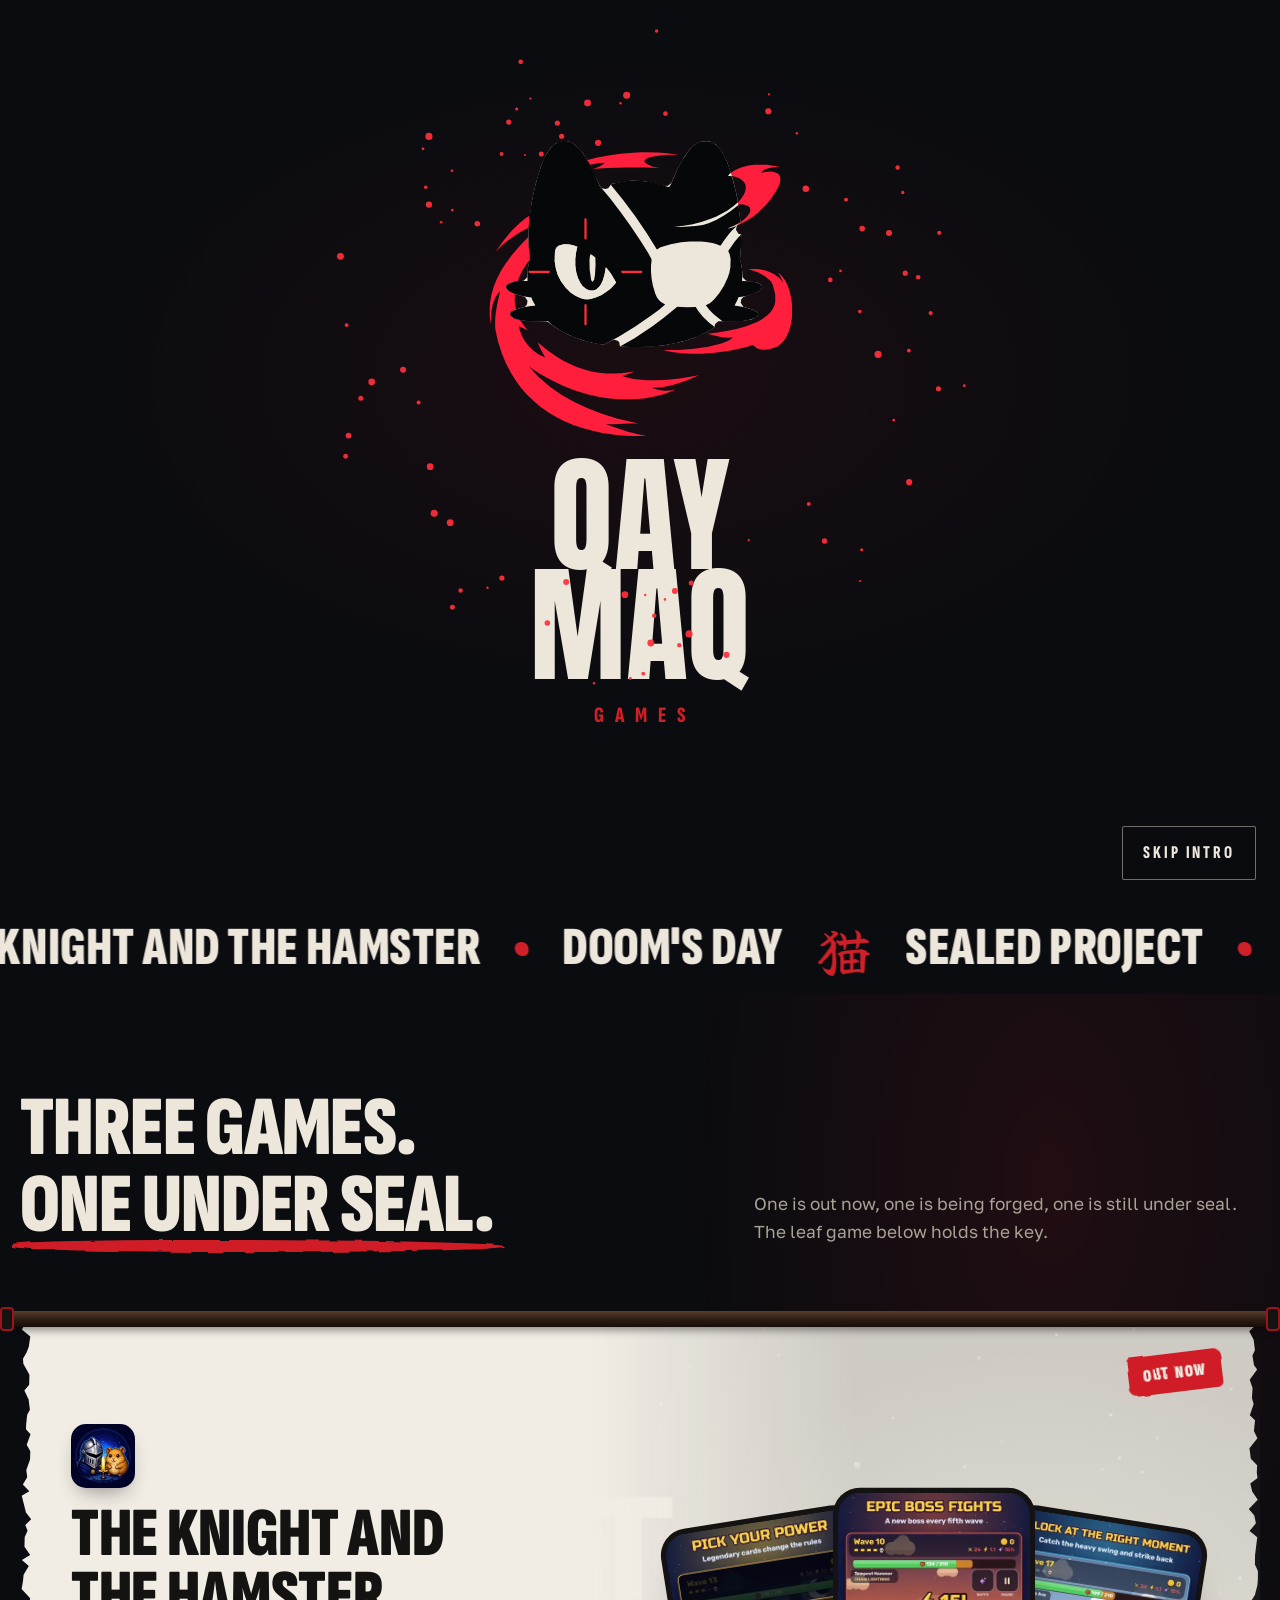
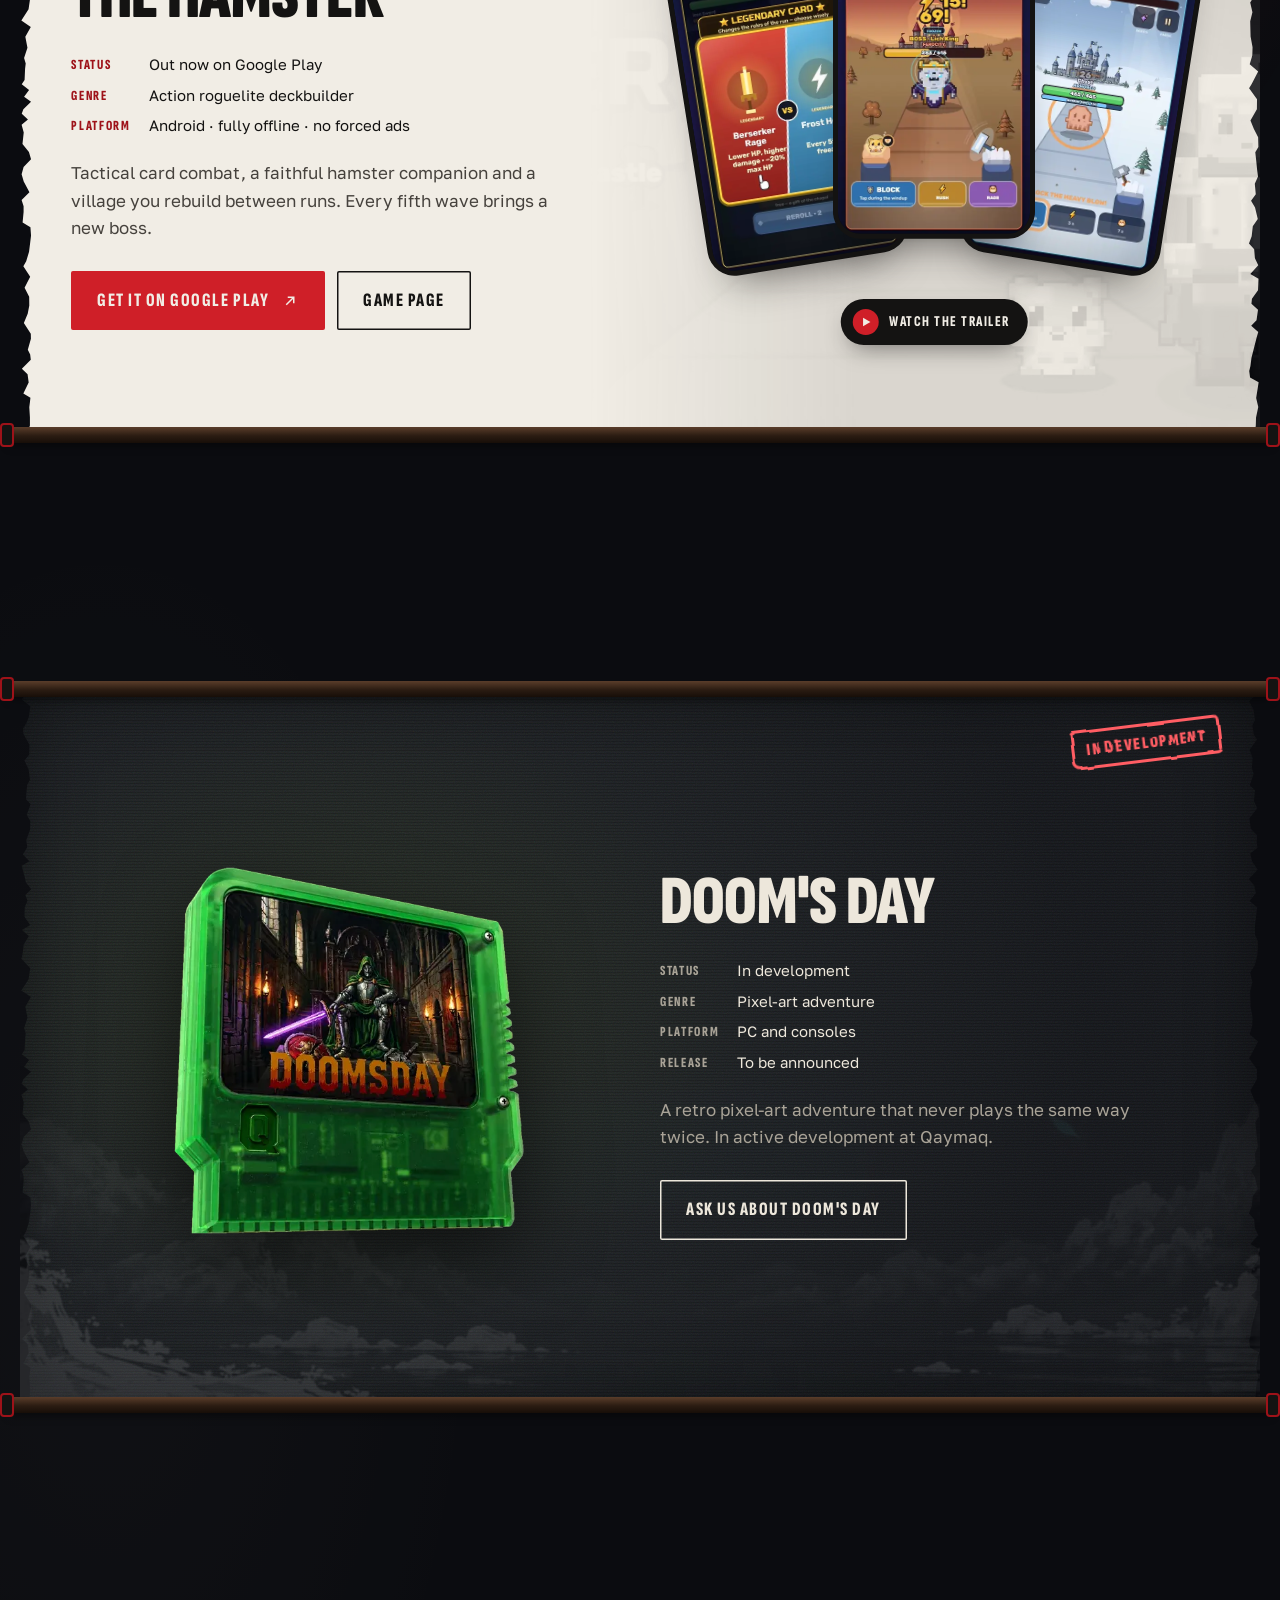
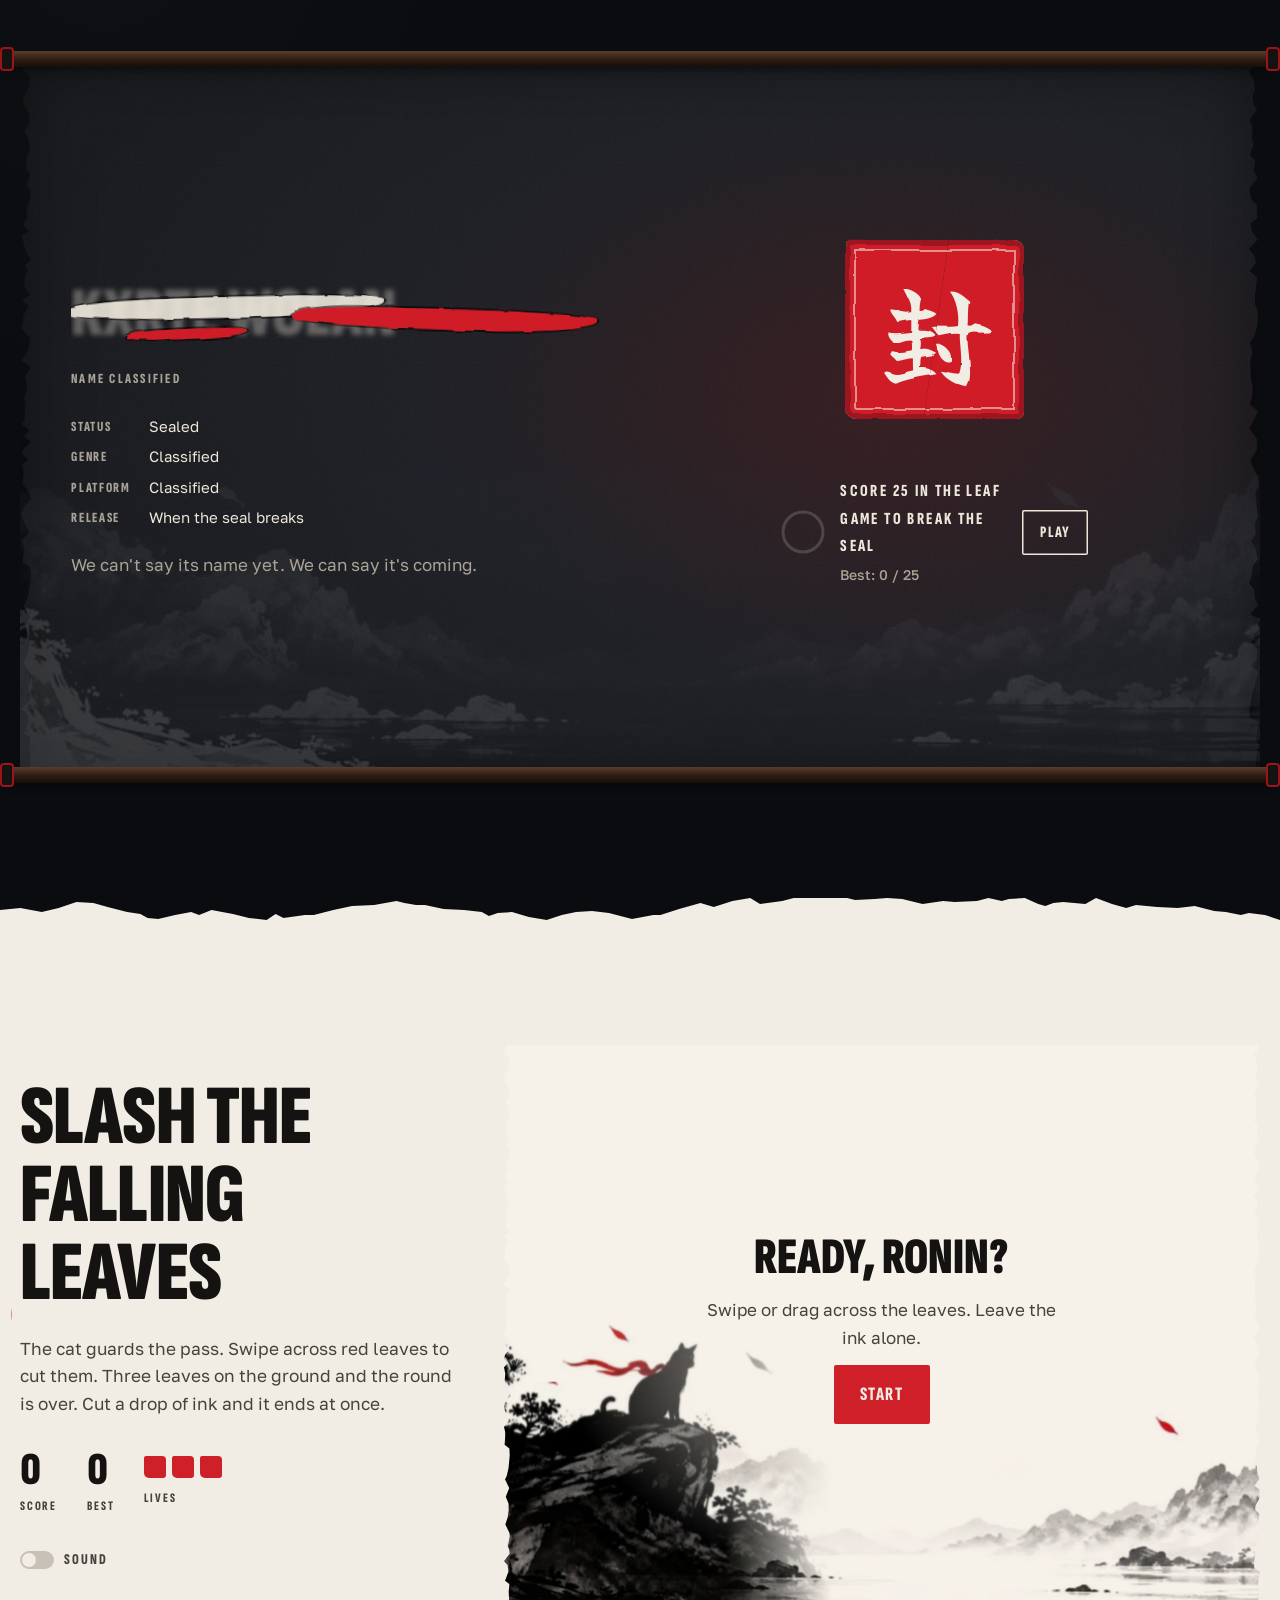
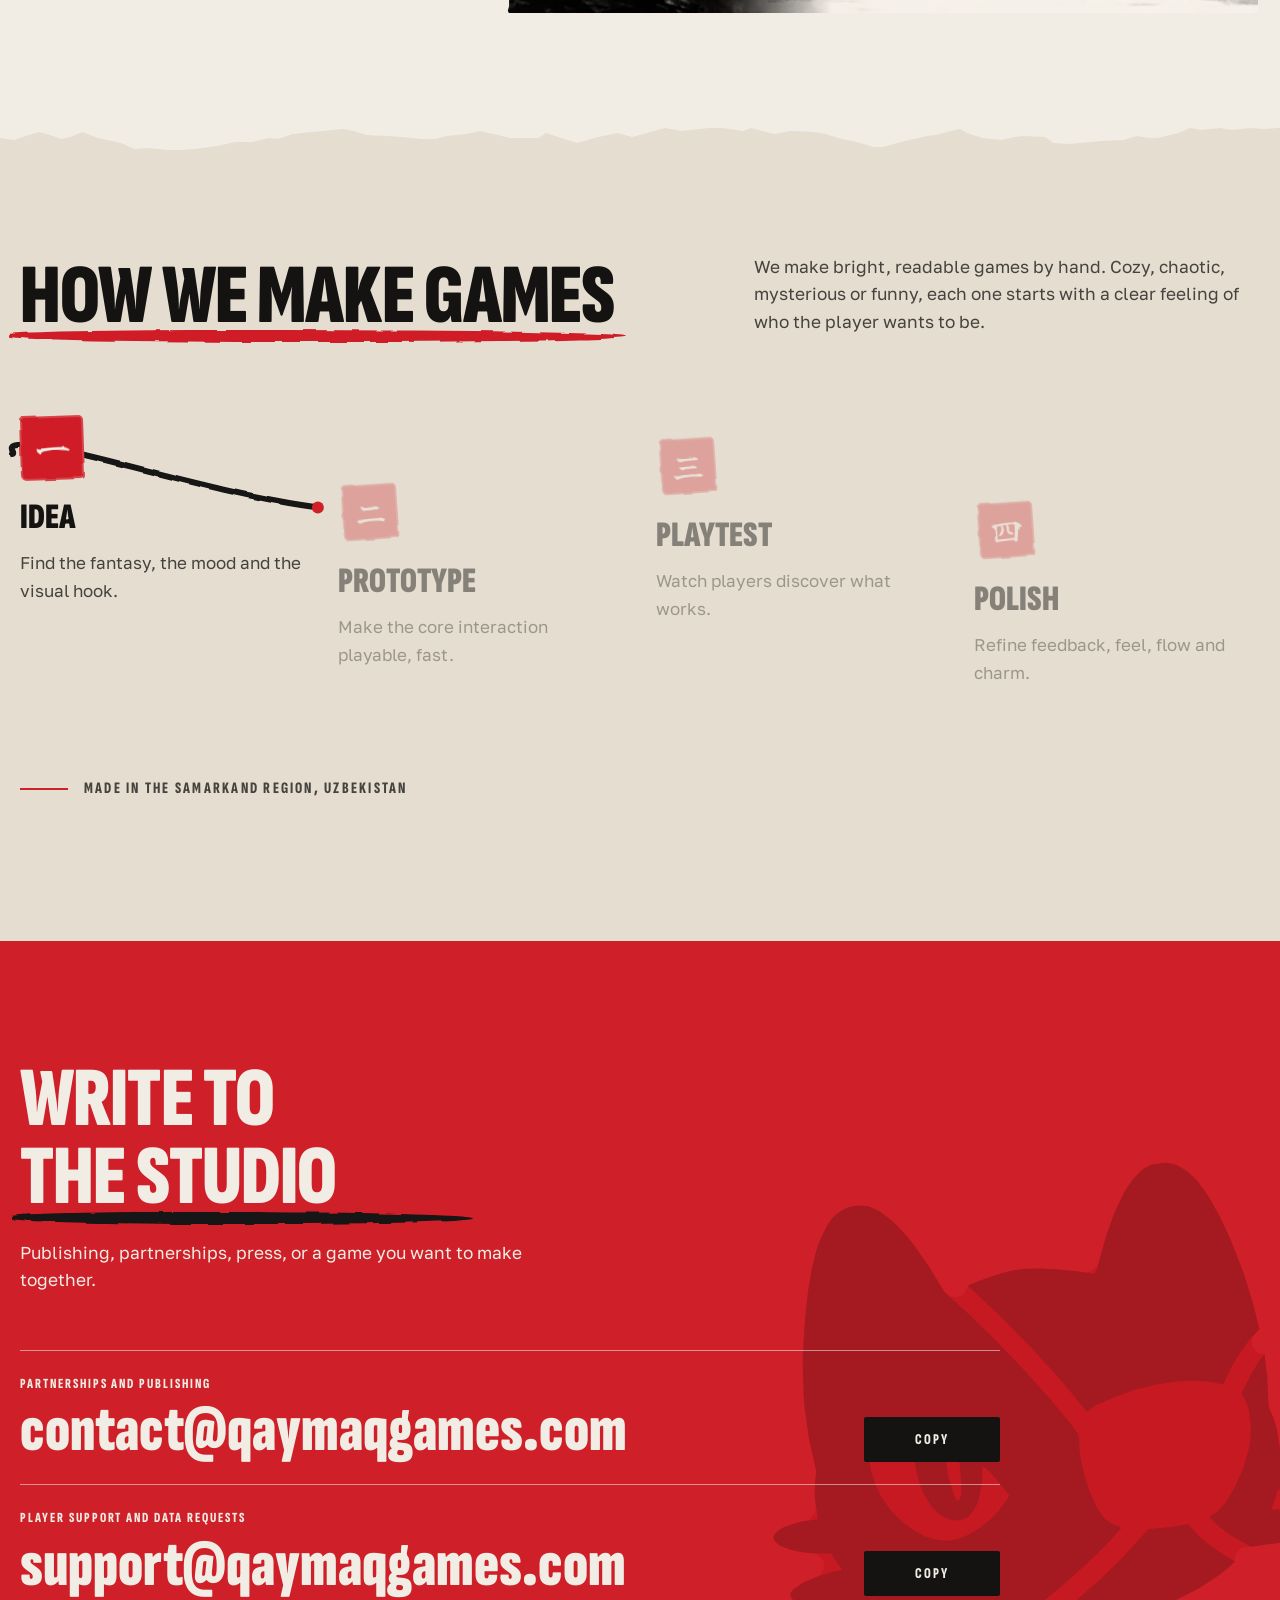
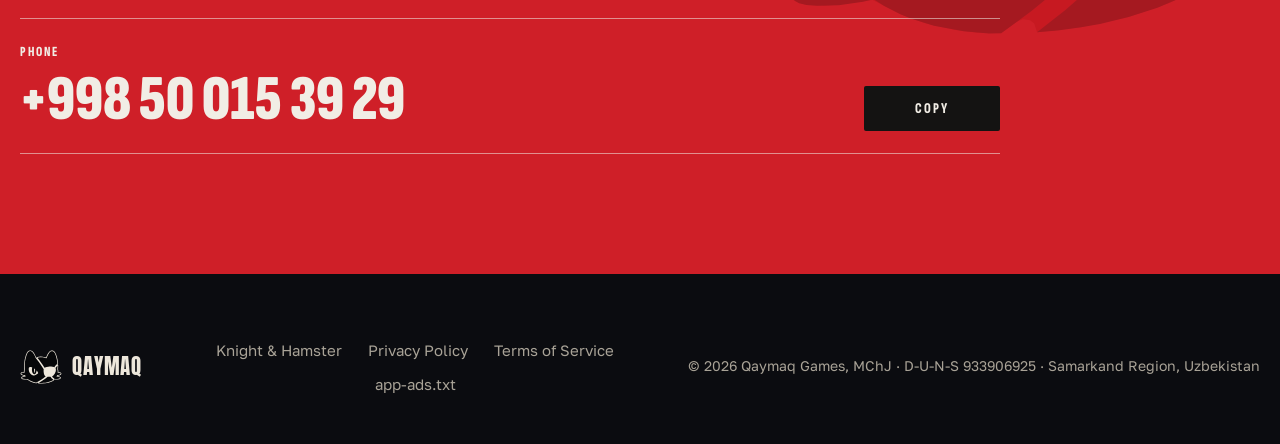
==== commit 624aab17: "feat(site): trailer, score-locked seal, 404 page and RU SEO - Knight & Hamster: "Watch the trailer" " ====
--- a/index.html
+++ b/index.html
@@ -11,9 +11,14 @@
   <link rel="apple-touch-icon" href="/apple-touch-icon.png">
   <link rel="manifest" href="/site.webmanifest">
   <link rel="canonical" href="https://www.qaymaqgames.com/">
+  <link rel="alternate" hreflang="en" href="https://www.qaymaqgames.com/">
+  <link rel="alternate" hreflang="ru" href="https://www.qaymaqgames.com/ru">
+  <link rel="alternate" hreflang="x-default" href="https://www.qaymaqgames.com/">
 
   <meta property="og:type" content="website">
   <meta property="og:site_name" content="Qaymaq Games">
+  <meta property="og:locale" content="en_US">
+  <meta property="og:locale:alternate" content="ru_RU">
   <meta property="og:url" content="https://www.qaymaqgames.com/">
   <meta property="og:title" content="Qaymaq Games | Indie Game Studio from Samarkand">
   <meta property="og:description" content="Small ideas, big worlds. Indie games for mobile and PC from the Samarkand Region, Uzbekistan.">
@@ -145,7 +150,7 @@
       <div class="games-head">
         <h2 id="games-title" class="display h2"><span class="brush-u" style="white-space: pre-line" data-i18n="games.title">Three games.
 One under seal.</span></h2>
-        <p class="lead" data-i18n="games.lead">One is out now, one is being forged, one is still under seal. Break it if you dare.</p>
+        <p class="lead" data-i18n="games.lead">One is out now, one is being forged, one is still under seal. The leaf game below holds the key.</p>
       </div>
 
       <div class="stack" id="stack">
@@ -174,6 +179,8 @@
               <div class="phone"><img src="/assets/site/kh2_en_02.webp" alt="Pick your power: legendary cards"><img class="is-off" alt=""></div>
               <div class="phone"><img src="/assets/site/kh2_en_01.webp" alt="Epic boss fights"><img class="is-off" alt=""></div>
               <div class="phone"><img src="/assets/site/kh2_en_03.webp" alt="Block at the right moment"><img class="is-off" alt=""></div>
+              <button class="trailer-btn" id="trailerBtn" type="button"><svg viewBox="0 0 24 24" aria-hidden="true"><path d="M8 5.5v13l11-6.5z" fill="currentColor"/></svg><span data-i18n="kh.trailer">Watch the trailer</span></button>
+              <button class="trailer-close" id="trailerClose" type="button" hidden><span class="sr-only" data-i18n="kh.close">Close the trailer</span><svg viewBox="0 0 24 24" aria-hidden="true"><path d="M6 6l12 12M18 6L6 18" stroke="currentColor" stroke-width="2.4" stroke-linecap="round"/></svg></button>
             </div>
           </div>
         </article>
@@ -209,23 +216,27 @@
               <div class="redact" id="redact" aria-hidden="true"><span class="ghost">KXRTE WOLAN</span><i></i><i></i><i></i></div>
               <p class="redact-cap" data-i18n="sec.title">Name classified</p>
               <dl class="meta">
-                <dt data-i18n="m.status">Status</dt><dd data-i18n="sec.status">Sealed</dd>
-                <dt data-i18n="m.genre">Genre</dt><dd data-i18n="sec.classified">Classified</dd>
+                <dt data-i18n="m.status">Status</dt><dd id="secStatus" data-i18n="sec.status">Sealed</dd>
+                <dt data-i18n="m.genre">Genre</dt><dd id="secGenre" data-i18n="sec.classified">Classified</dd>
                 <dt data-i18n="m.platform">Platform</dt><dd data-i18n="sec.classified">Classified</dd>
-                <dt data-i18n="m.release">Release</dt><dd data-i18n="sec.release">When the seal breaks</dd>
+                <dt data-i18n="m.release">Release</dt><dd id="secRelease" data-i18n="sec.release">When the seal breaks</dd>
               </dl>
               <p class="desc" data-i18n="sec.desc">We can't say its name yet. We can say it's coming.</p>
             </div>
             <div class="seal-stage">
               <canvas class="paint" id="paint" aria-hidden="true"></canvas>
               <div class="big-seal" id="bigSeal" aria-hidden="true"><span class="half l">封</span><span class="half r">封</span></div>
-              <button class="hold" id="hold" type="button">
+              <div class="hold" id="hold">
                 <svg viewBox="0 0 46 46" aria-hidden="true"><circle class="track" cx="23" cy="23" r="20" fill="none" stroke-width="3"/><circle class="prog" cx="23" cy="23" r="20" fill="none" stroke-width="3" pathLength="1"/></svg>
-                <span data-i18n="sec.hold">Hold to break the seal</span>
-              </button>
+                <div class="unlock-text">
+                  <span data-i18n="sec.hold">Score 25 in the leaf game to break the seal</span>
+                  <small id="sealProgress">Best: 0 / 25</small>
+                </div>
+                <a class="btn btn--ghost unlock-play" href="#play"><span data-i18n="sec.play">Play</span></a>
+              </div>
               <div class="sec-reveal" aria-live="polite">
-                <strong data-i18n="sec.after1">Ink is not the only color.</strong>
-                <span data-i18n="sec.after2">The next signal comes soon. Bookmark this page.</span>
+                <strong data-i18n="sec.after1">It's mechs.</strong>
+                <span data-i18n="sec.after2">Release: Q4 2026, closer to December. The name stays sealed for now.</span>
                 <button class="reseal" id="reseal" type="button" data-i18n="sec.reseal">Seal it again</button>
               </div>
             </div>
--- a/css/site.css
+++ b/css/site.css
@@ -337,6 +337,16 @@
   box-shadow: 0 0 0 5px var(--ink), 0 26px 40px -18px rgba(20,19,18,.6);
   transition: transform .7s var(--ease-out);
 }
+/* trailer: the centre phone turns landscape and plays inside its screen */
+.trailer-btn { position: absolute; z-index: 5; left: 50%; bottom: 2%; transform: translateX(-50%); display: inline-flex; align-items: center; gap: 10px; border: 0; border-radius: 999px; padding: 10px 18px 10px 12px; background: var(--ink); color: var(--paper);
+  font-family: var(--f-display); font-weight: 800; letter-spacing: .1em; text-transform: uppercase; font-size: 15px; box-shadow: 0 10px 24px -10px rgba(20,19,18,.6); transition: transform .3s var(--ease-out), background-color .2s, opacity .3s; }
+.trailer-btn svg { width: 26px; height: 26px; padding: 5px; border-radius: 50%; background: var(--shu); color: var(--paper); }
+.trailer-btn:hover { background: var(--shu); transform: translateX(-50%) translateY(-2px); }
+.trailer-btn:hover svg { background: var(--ink); }
+.trailer-close { position: absolute; z-index: 6; right: 4%; top: 6%; width: 42px; height: 42px; border: 0; border-radius: 50%; background: var(--ink); color: var(--paper); display: grid; place-items: center; }
+.trailer-close svg { width: 18px; height: 18px; }
+.trailer-close:hover { background: var(--shu); }
+.phone-video { position: absolute; z-index: 3; top: 50%; left: 50%; width: 177.78%; height: 56.25%; transform: translate(-50%, -50%) rotate(90deg); object-fit: cover; background: #000; }
 .phone img { position: absolute; inset: 0; width: 100%; height: 100%; object-fit: cover; transition: opacity .8s ease; }
 .phone img.is-off { opacity: 0; }
 .phone { animation: float 5.2s ease-in-out infinite; }
@@ -387,7 +397,7 @@
 .p-sec.is-broken .sec-tease { opacity: 0; transition: opacity .4s; }
 .redact-cap { margin-top: 12px; font-family: var(--f-display); font-weight: 800; letter-spacing: .16em; text-transform: uppercase; font-size: 14px; color: var(--bone-dim); }
 .seal-stage { position: relative; display: grid; place-items: center; gap: 26px; min-height: 380px; }
-.paint { position: absolute; inset: -10%; width: 120%; height: 120%; pointer-events: none; }
+.paint { position: absolute; inset: -10%; width: 120%; height: 120%; pointer-events: none; -webkit-mask-image: radial-gradient(closest-side, #000 55%, transparent); mask-image: radial-gradient(closest-side, #000 55%, transparent); }
 .big-seal { position: relative; width: clamp(150px, 14vw, 210px); aspect-ratio: 1; }
 .big-seal .half {
   position: absolute; inset: 0; background: var(--shu); color: var(--paper); display: grid; place-items: center;
@@ -406,7 +416,12 @@
   font-family: var(--f-display); font-weight: 800; letter-spacing: .14em; text-transform: uppercase; font-size: 17px; padding: 8px 6px;
   touch-action: none; user-select: none; -webkit-user-select: none;
 }
-.hold svg { width: 46px; height: 46px; transform: rotate(-90deg); }
+.hold svg { width: 46px; height: 46px; transform: rotate(-90deg); flex: none; }
+.hold { flex-wrap: wrap; justify-content: center; max-width: 360px; text-align: left; }
+.unlock-text { display: grid; gap: 4px; max-width: 24ch; }
+.unlock-text small { font-family: var(--f-body); font-weight: 500; font-size: 14px; letter-spacing: 0; text-transform: none; color: var(--bone-dim); font-variant-numeric: tabular-nums; }
+.unlock-play { padding: 10px 18px 9px; font-size: 16px; color: var(--bone); }
+.big-seal.is-cracking { animation: rattle .09s linear infinite; }
 .hold .track { stroke: rgba(237,231,219,.18); }
 .hold .prog { stroke: var(--shu); stroke-dasharray: 1; stroke-dashoffset: 1; }
 .p-sec:not(.is-broken) .sec-reveal { transition: opacity .25s, transform .25s; }
@@ -545,6 +560,7 @@
   .mist.m1 { height: 30vw; bottom: 10vw; }
   .mist.m2 { height: 40vw; }
   .panel { position: relative; top: auto; }
+  .panel + .panel { margin-top: 48px; }
   .panel-in { padding: 26px 20px 30px; }
   .stamp { position: relative; top: auto; right: auto; display: block; width: max-content; margin: 26px 22px -10px auto; }
   .phones { height: 320px; }
@@ -563,3 +579,10 @@
 @media (prefers-reduced-motion: reduce) {
   *, *::before, *::after { animation-duration: .001ms !important; animation-iteration-count: 1 !important; transition-duration: .001ms !important; scroll-behavior: auto !important; }
 }
+.phones.is-playing .phone { animation-play-state: paused; }
+.phones.is-playing .phone:nth-child(1) { transform: translate(-210%, -40%) rotate(-18deg); opacity: 0; }
+.phones.is-playing .phone:nth-child(3) { transform: translate(110%, -40%) rotate(18deg); opacity: 0; }
+.phones.is-playing .phone:nth-child(2) { transform: translate(-50%, -50%) rotate(-90deg) scale(1.32); z-index: 4; }
+.phones.is-playing .trailer-btn { opacity: 0; pointer-events: none; }
+.phone { transition: transform .7s var(--ease-out), opacity .5s ease; }
+@media (max-width: 760px) { .phones.is-playing .phone:nth-child(2) { transform: translate(-50%, -50%) rotate(-90deg) scale(1.2); } .trailer-btn { bottom: 0; font-size: 13px; } }
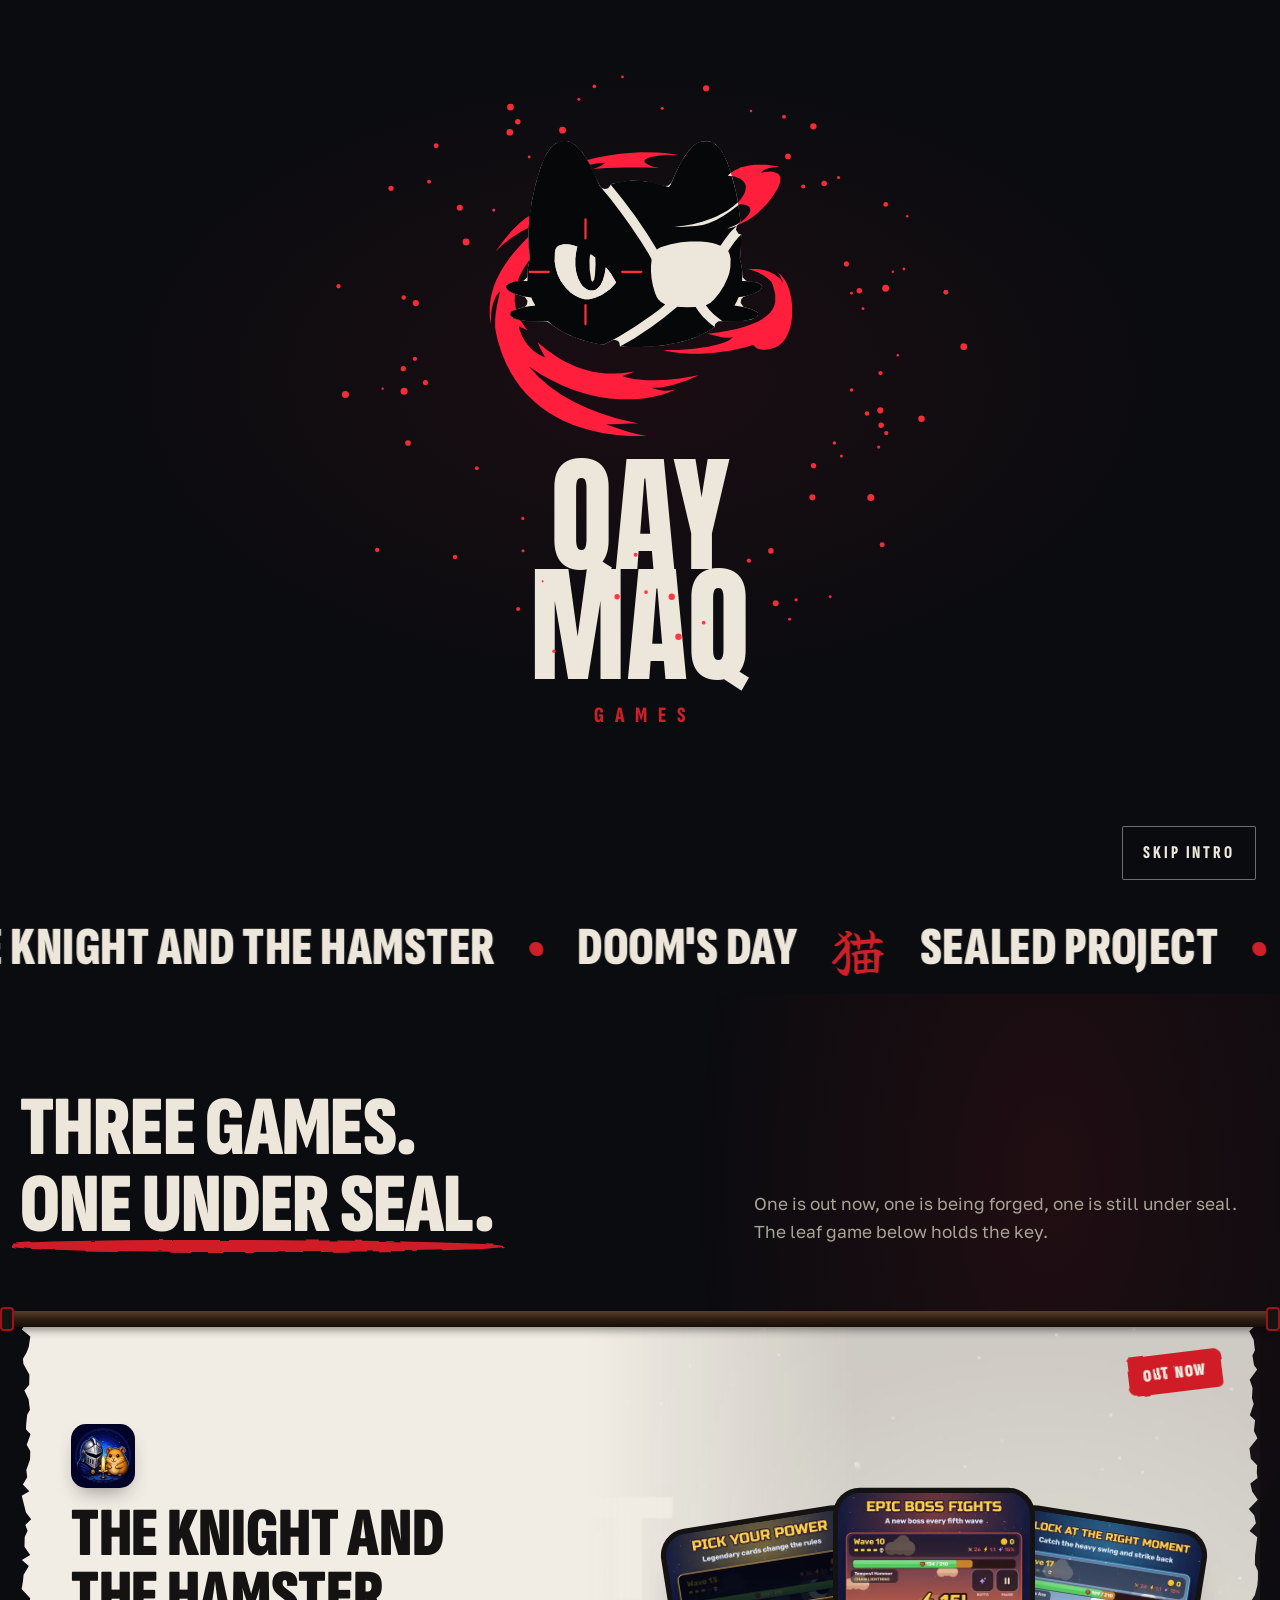
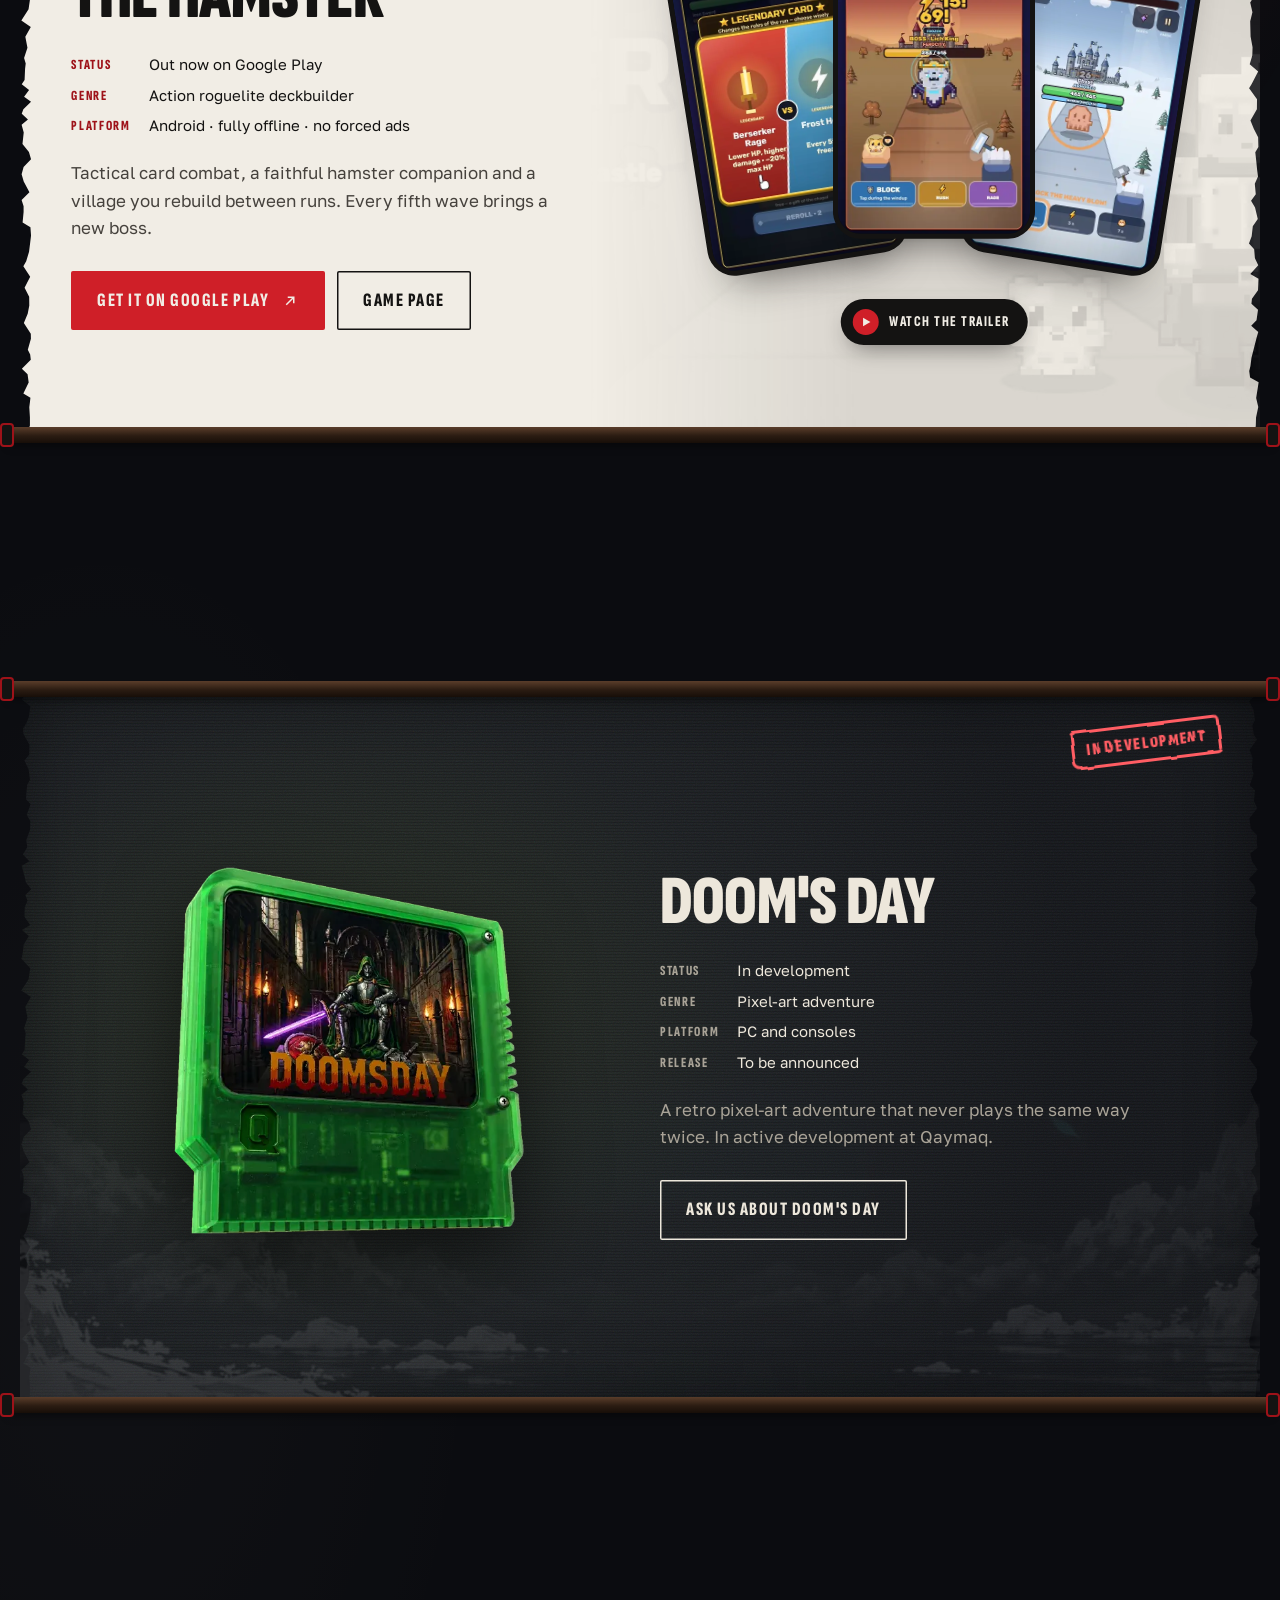
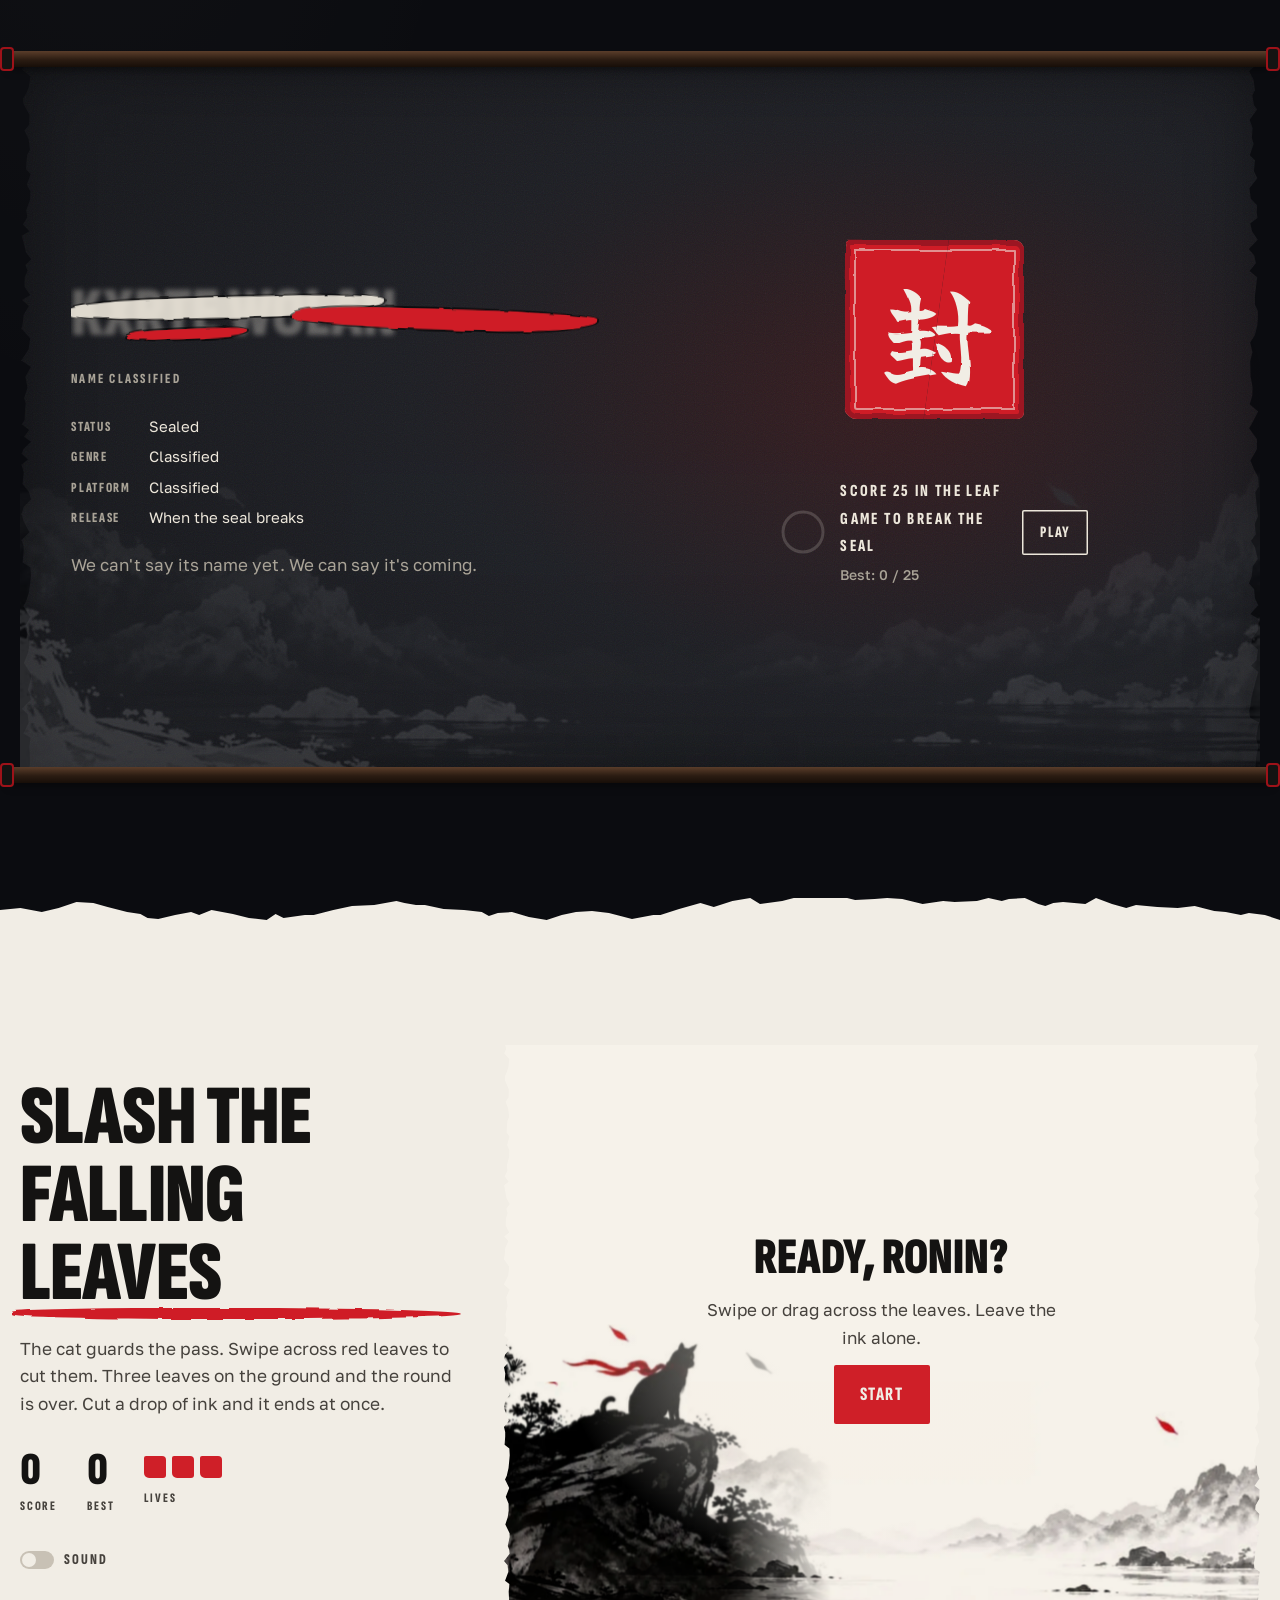
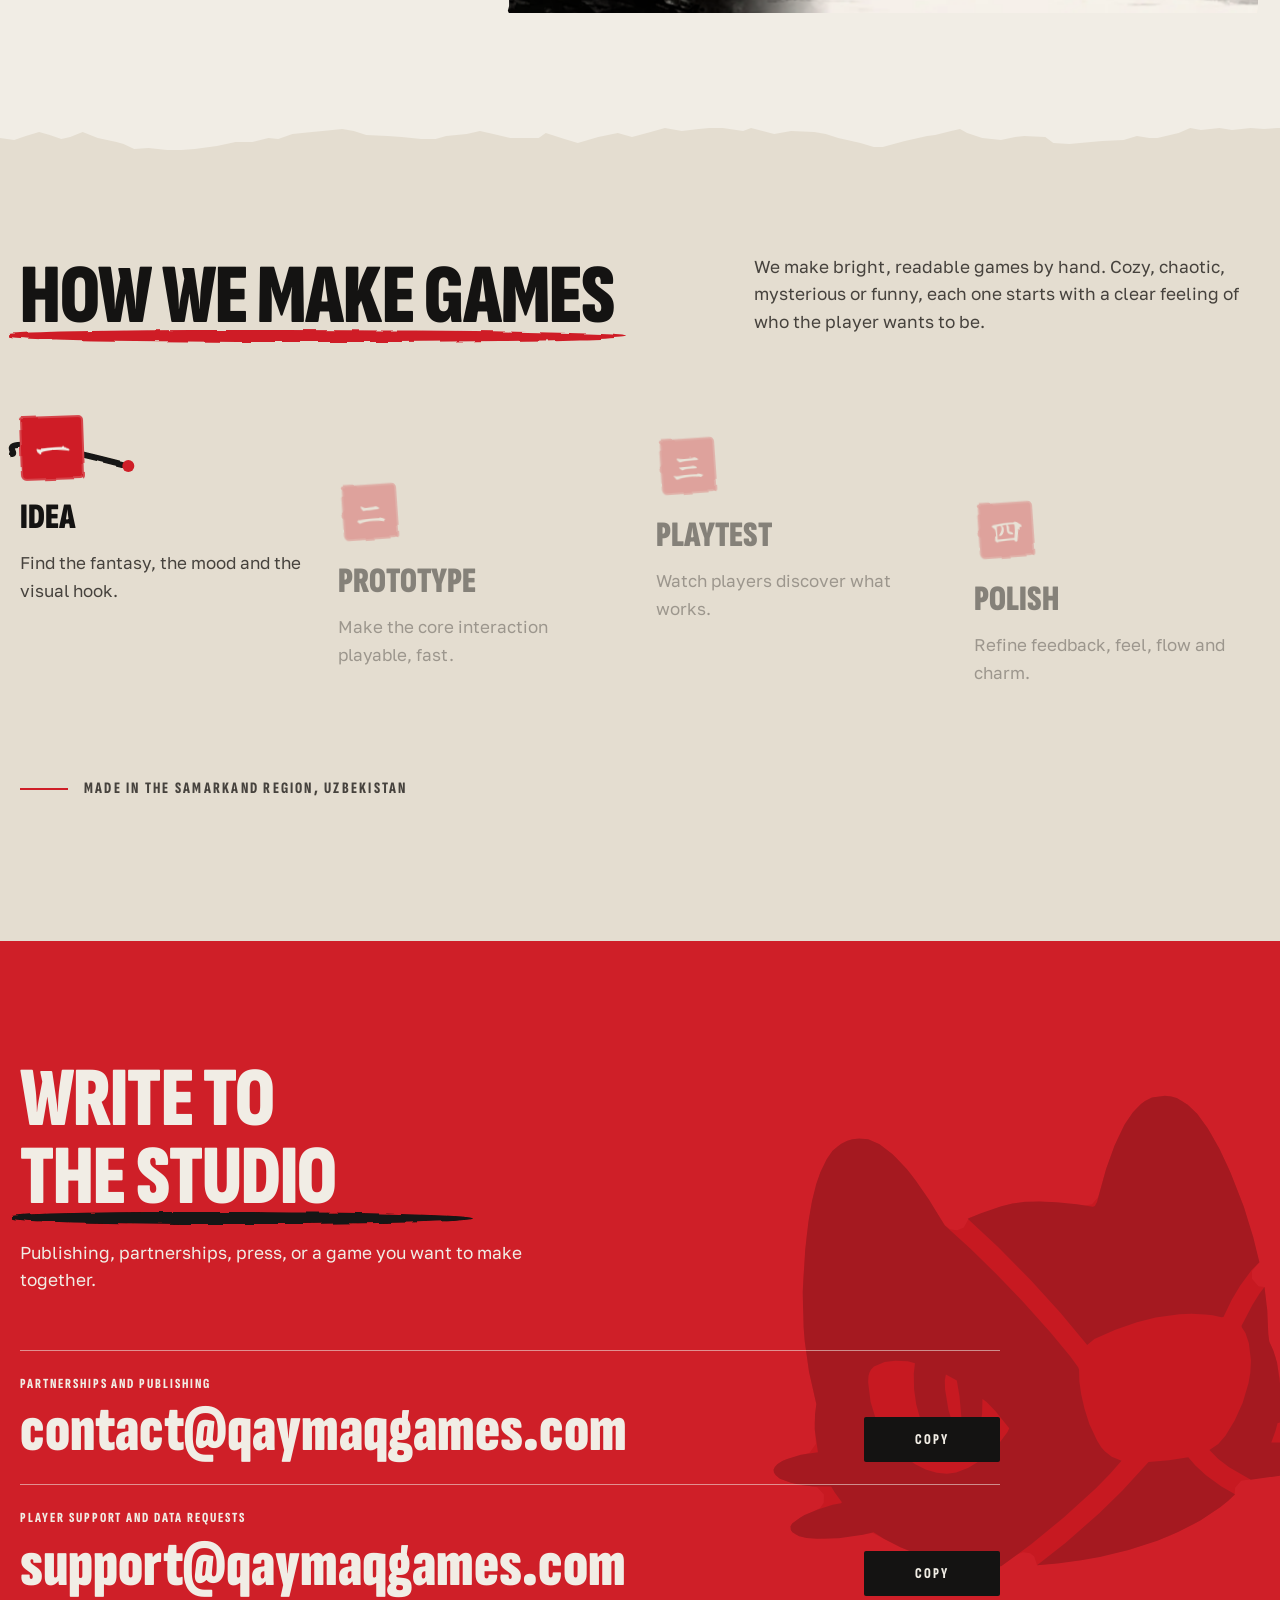
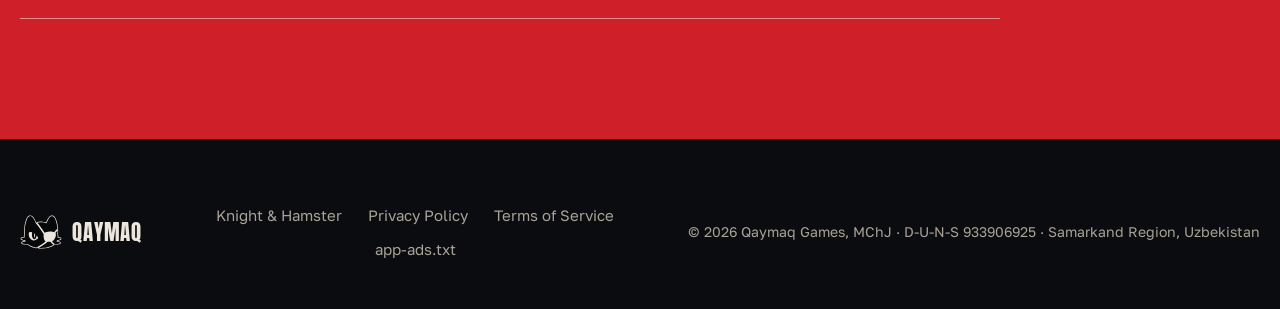
==== commit a95d89e6: "fix(contact): remove the phone number from the site Drop the phone row from the contact band and the" ====
--- a/index.html
+++ b/index.html
@@ -41,7 +41,6 @@
     "duns": "933906925",
     "contactPoint": {
       "@type": "ContactPoint",
-      "telephone": "+998-500153929",
       "contactType": "customer support",
       "email": "support@qaymaqgames.com",
       "availableLanguage": ["English", "Russian"]
@@ -310,11 +309,6 @@
           <a href="mailto:support@qaymaqgames.com">support@qaymaqgames.com</a>
           <button class="copy" type="button" data-copy="support@qaymaqgames.com" data-i18n="copy">Copy</button>
         </div>
-        <div class="addr">
-          <span class="label" data-i18n="contact.phone">Phone</span>
-          <a href="tel:+998500153929">+998 50 015 39 29</a>
-          <button class="copy" type="button" data-copy="+998500153929" data-i18n="copy">Copy</button>
-        </div>
       </div>
     </div>
   </section>
